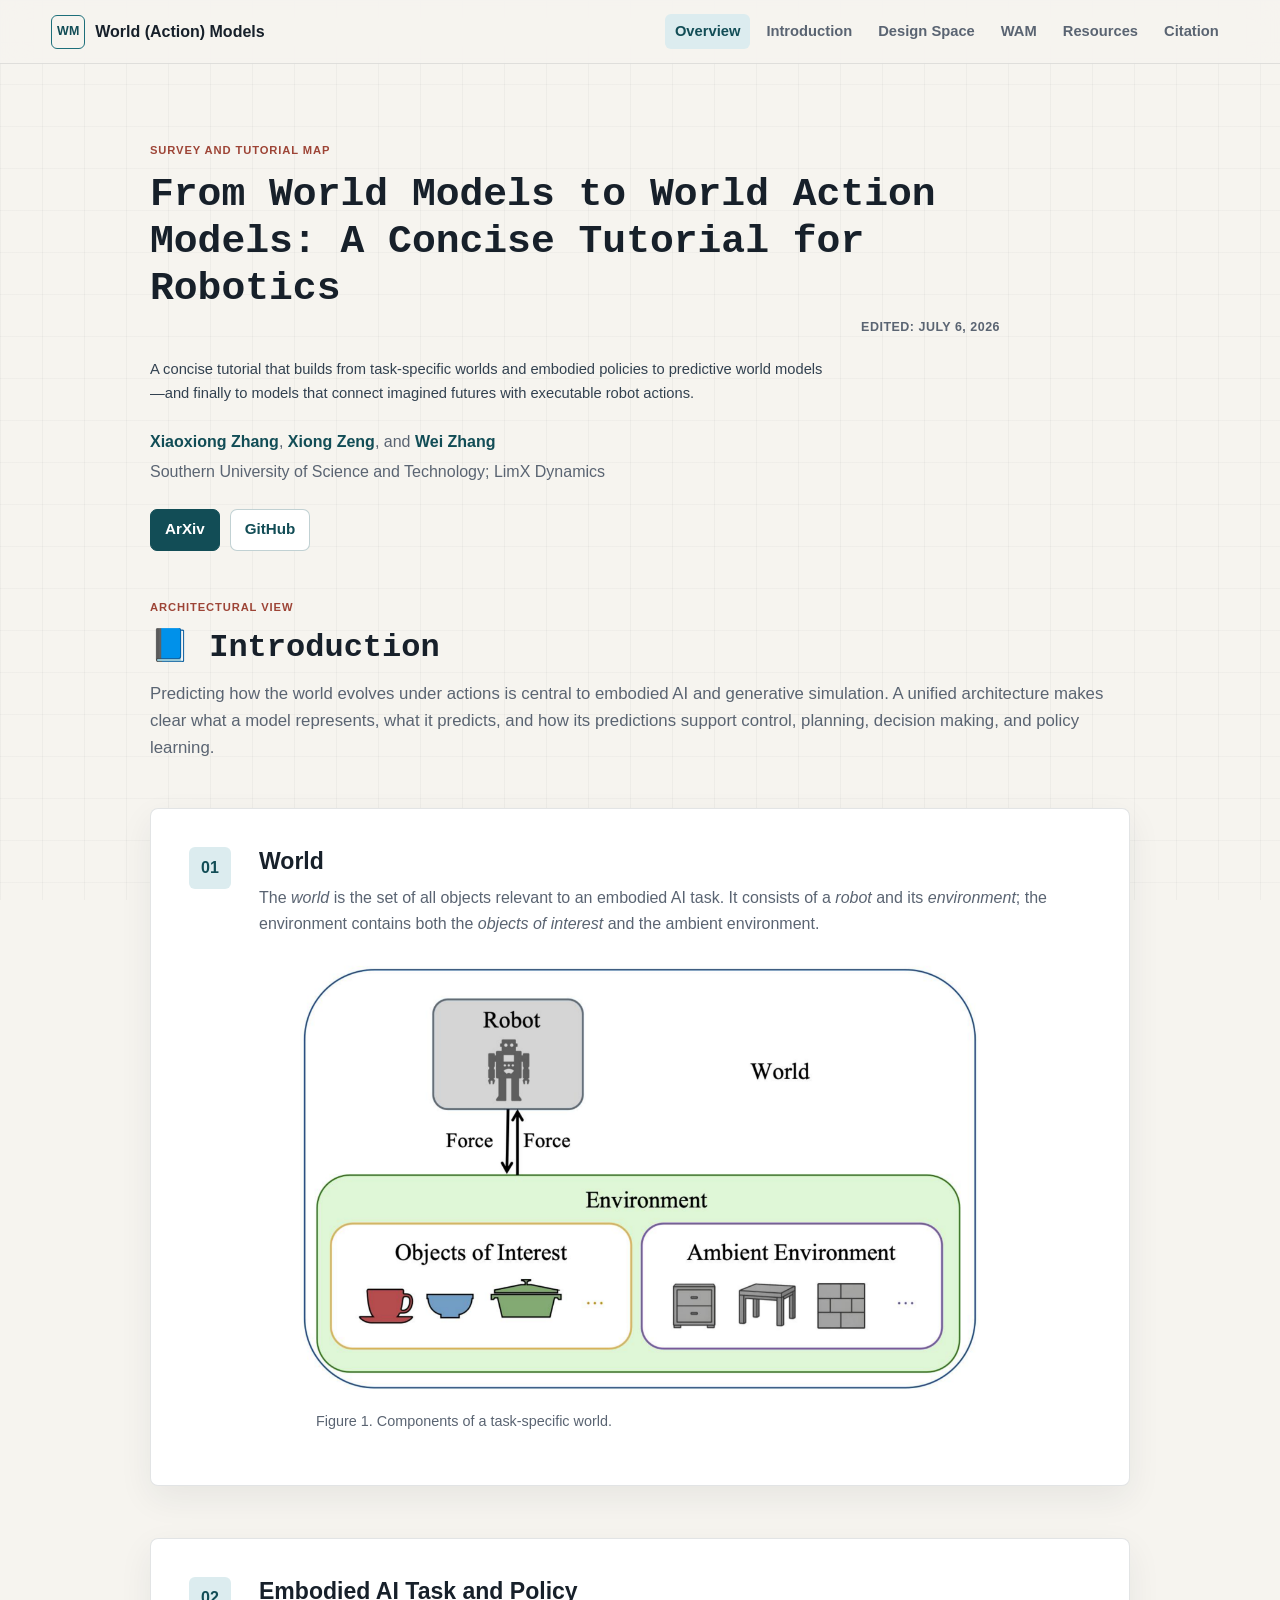
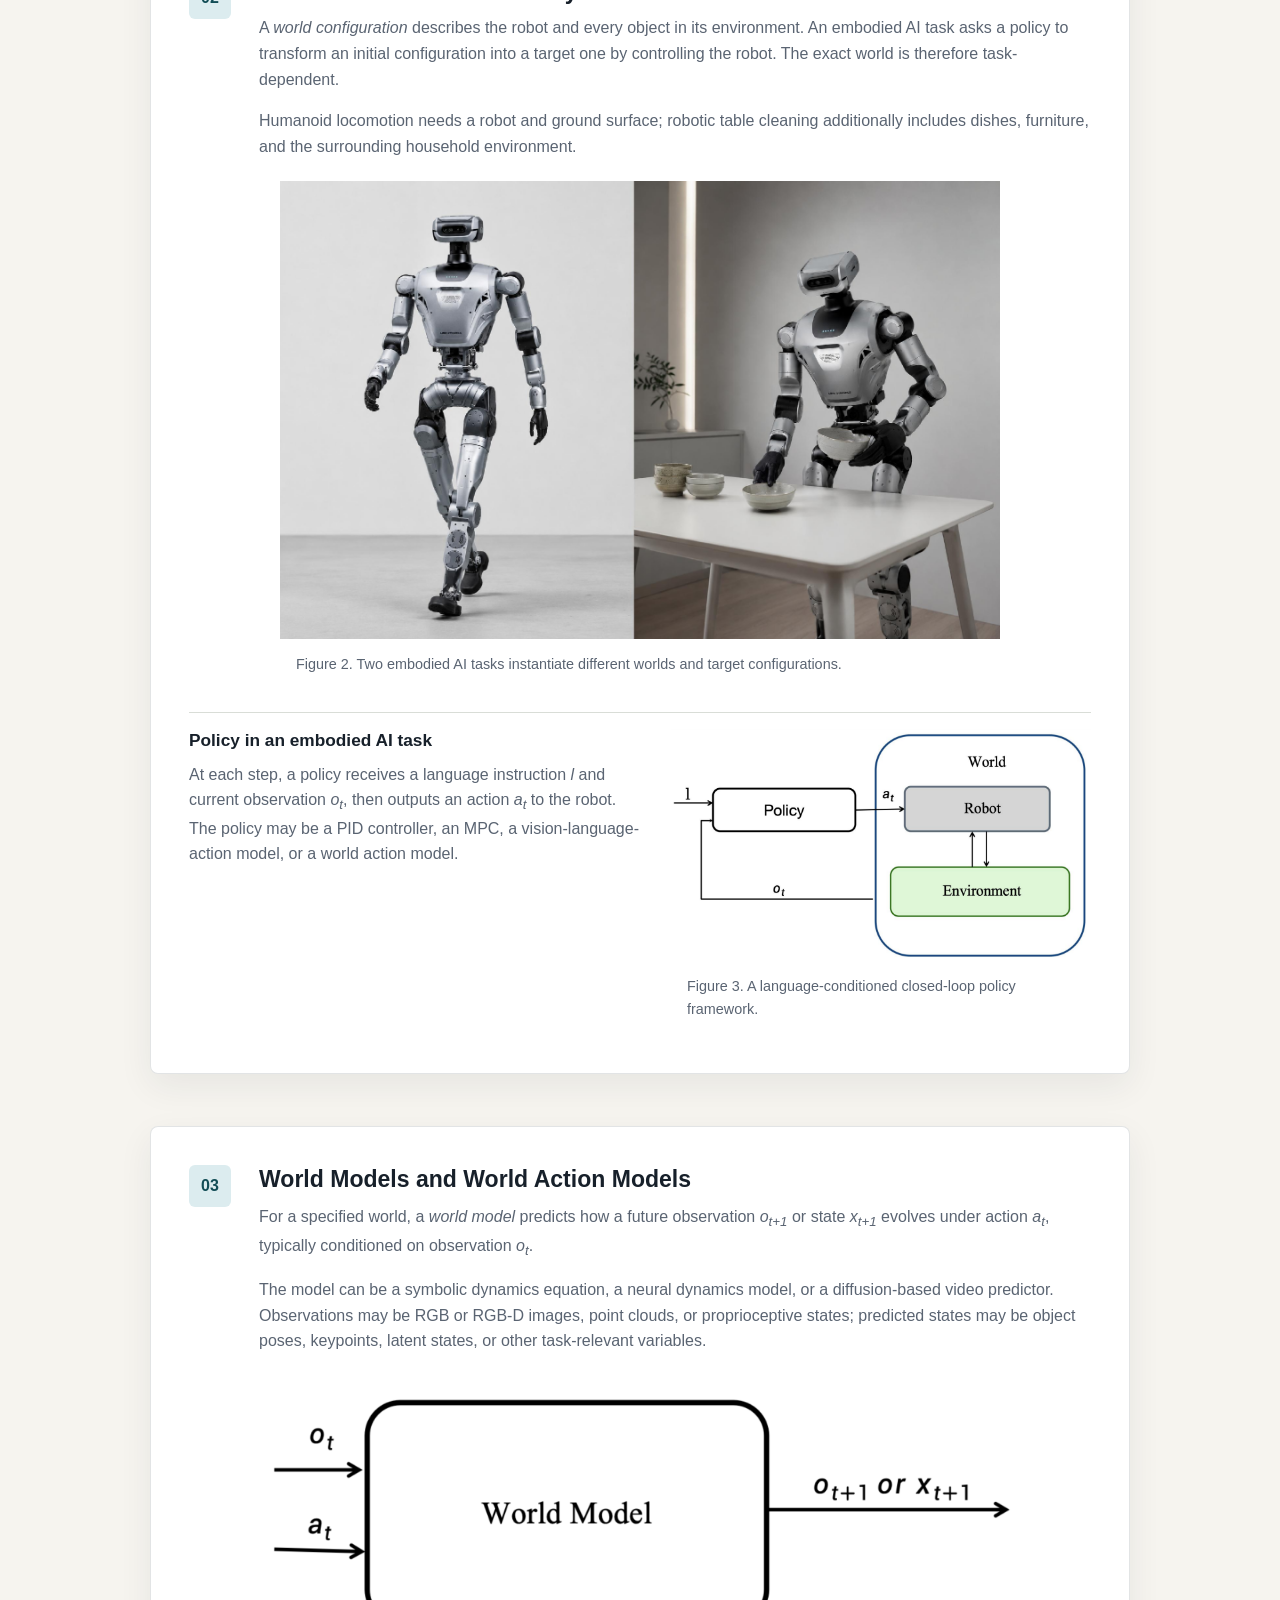
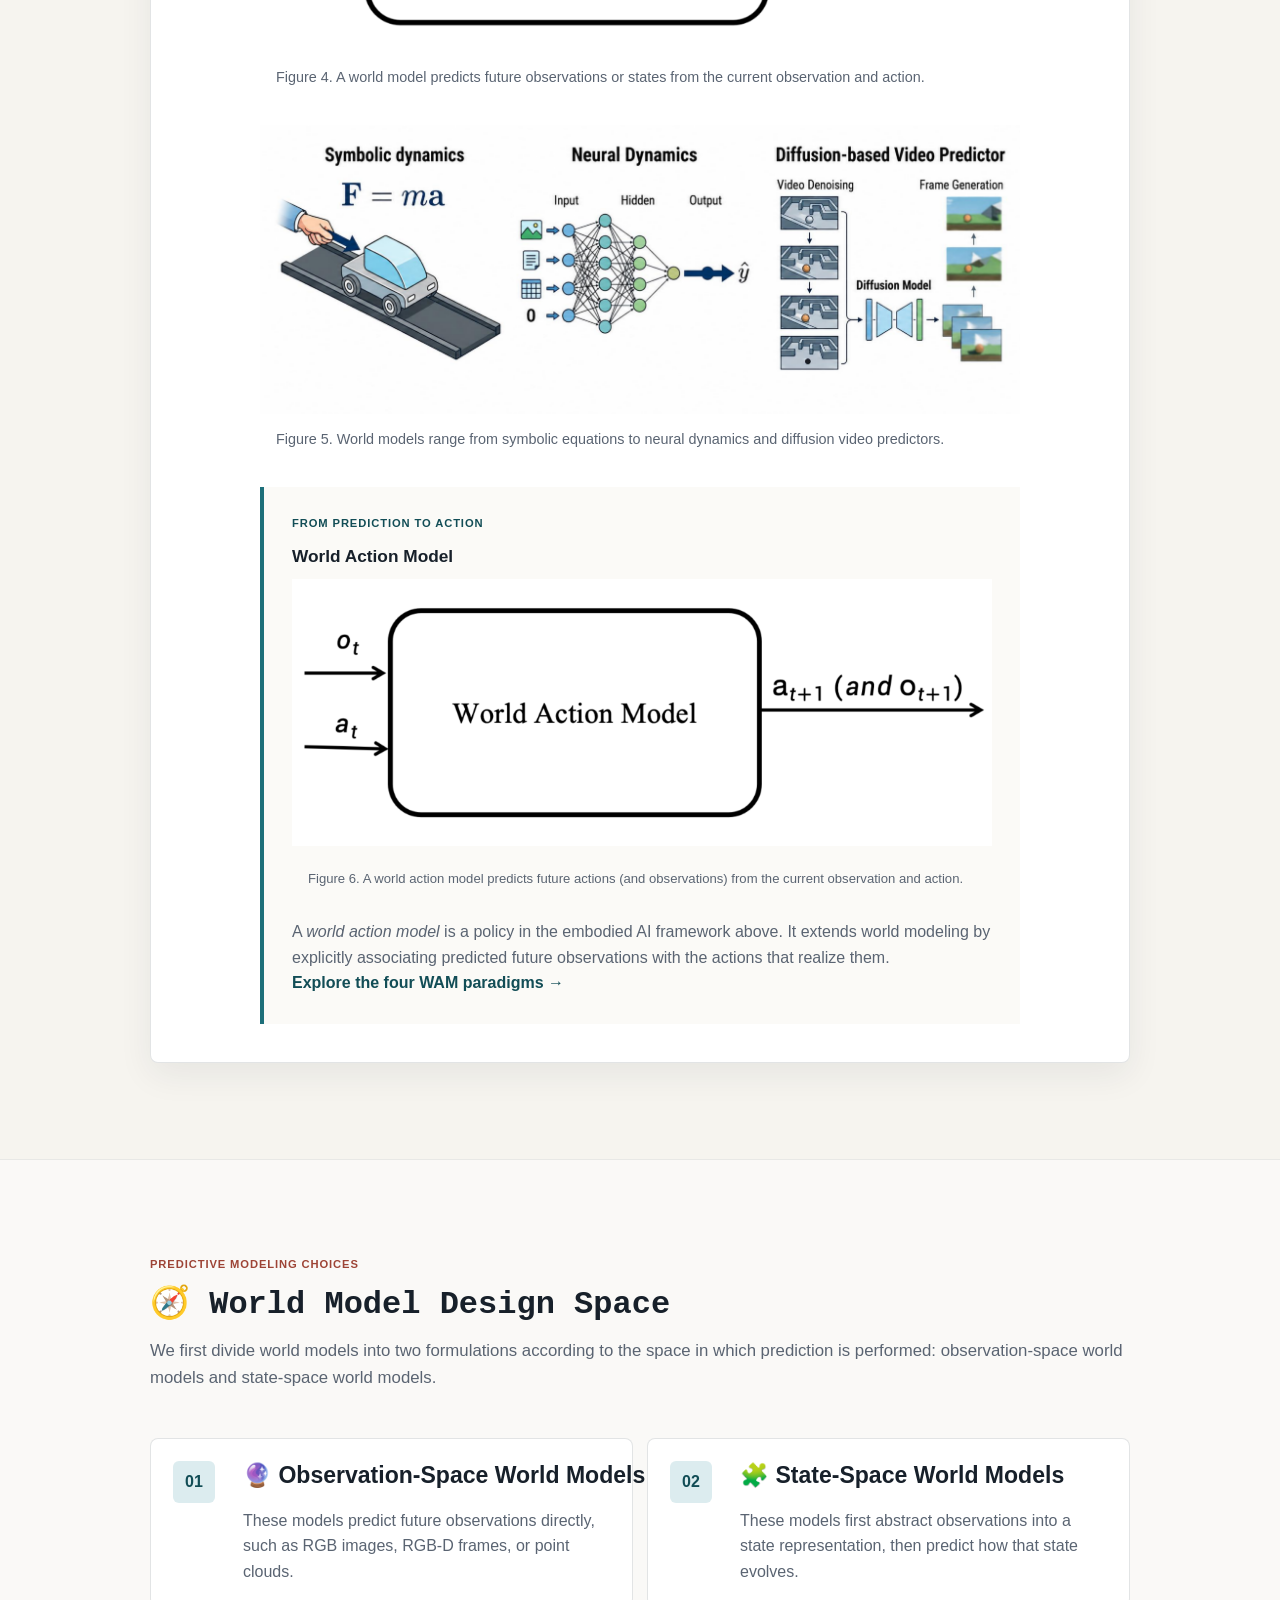
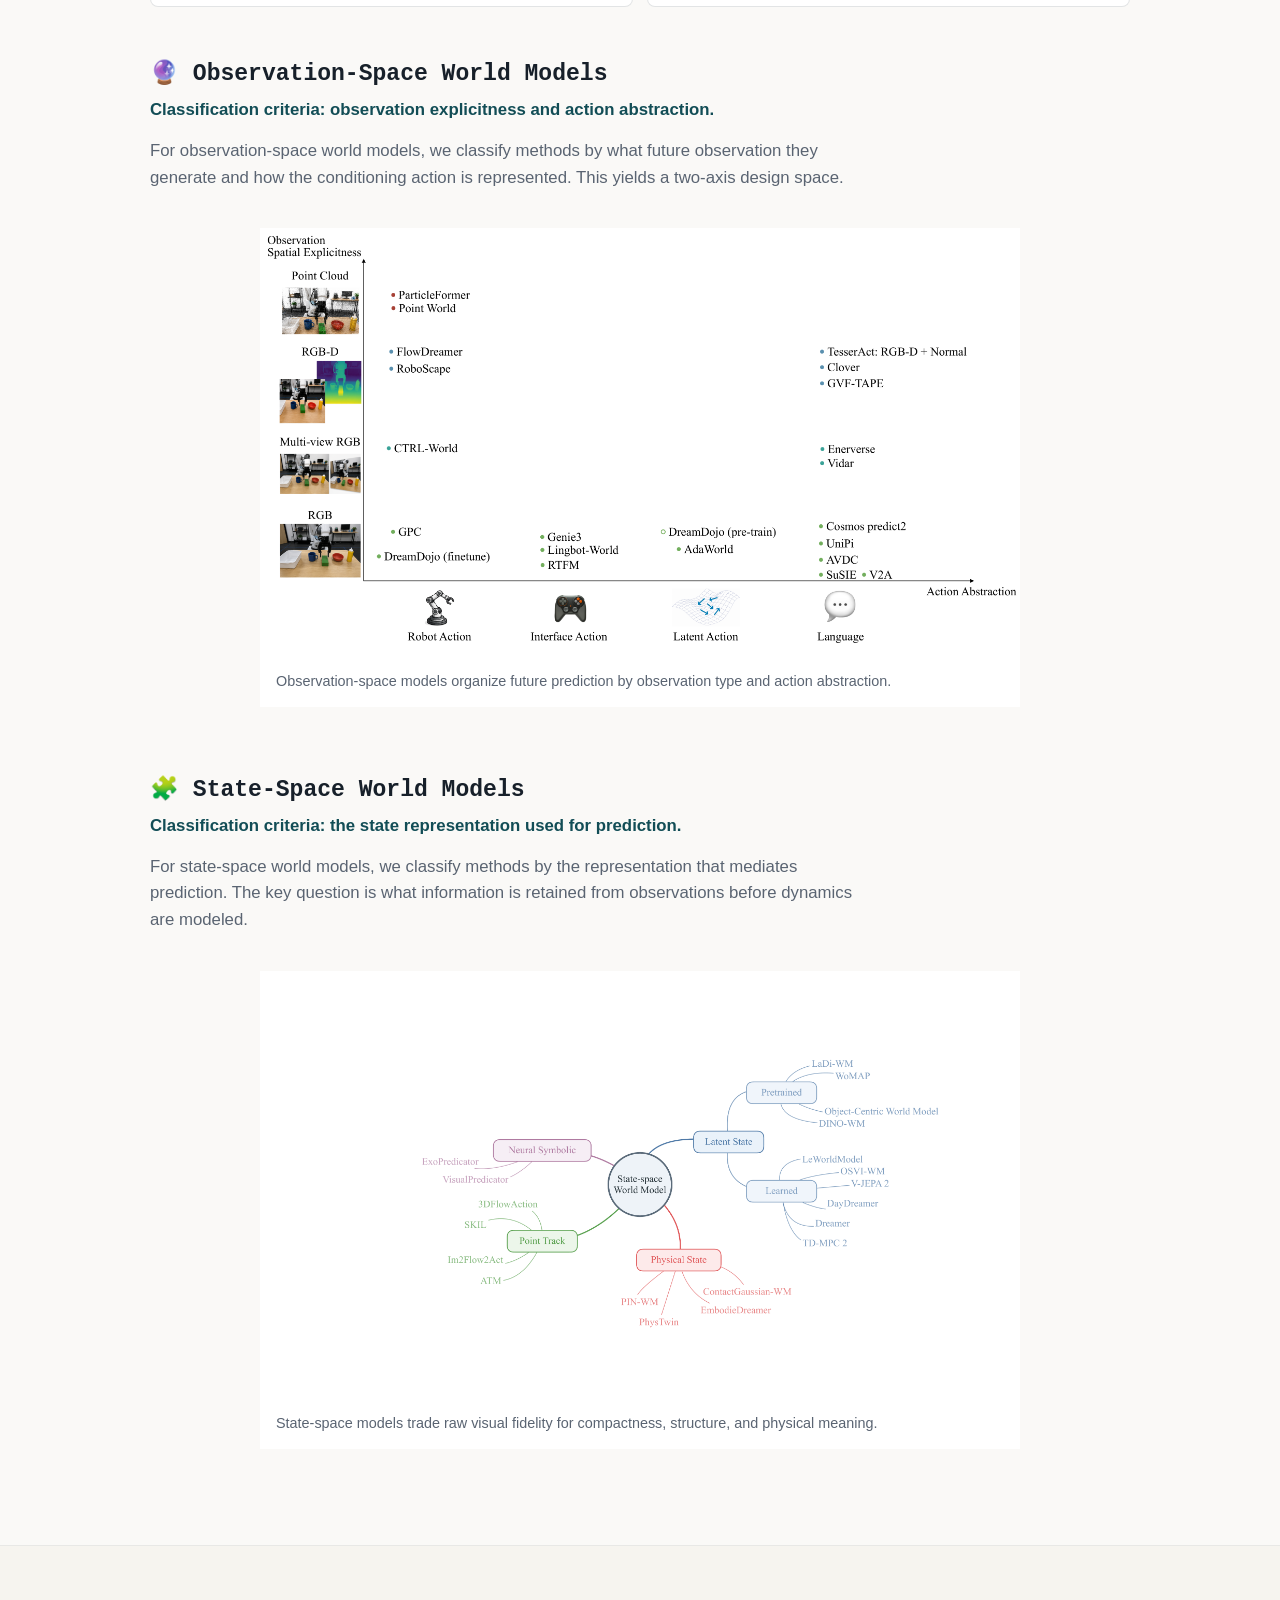
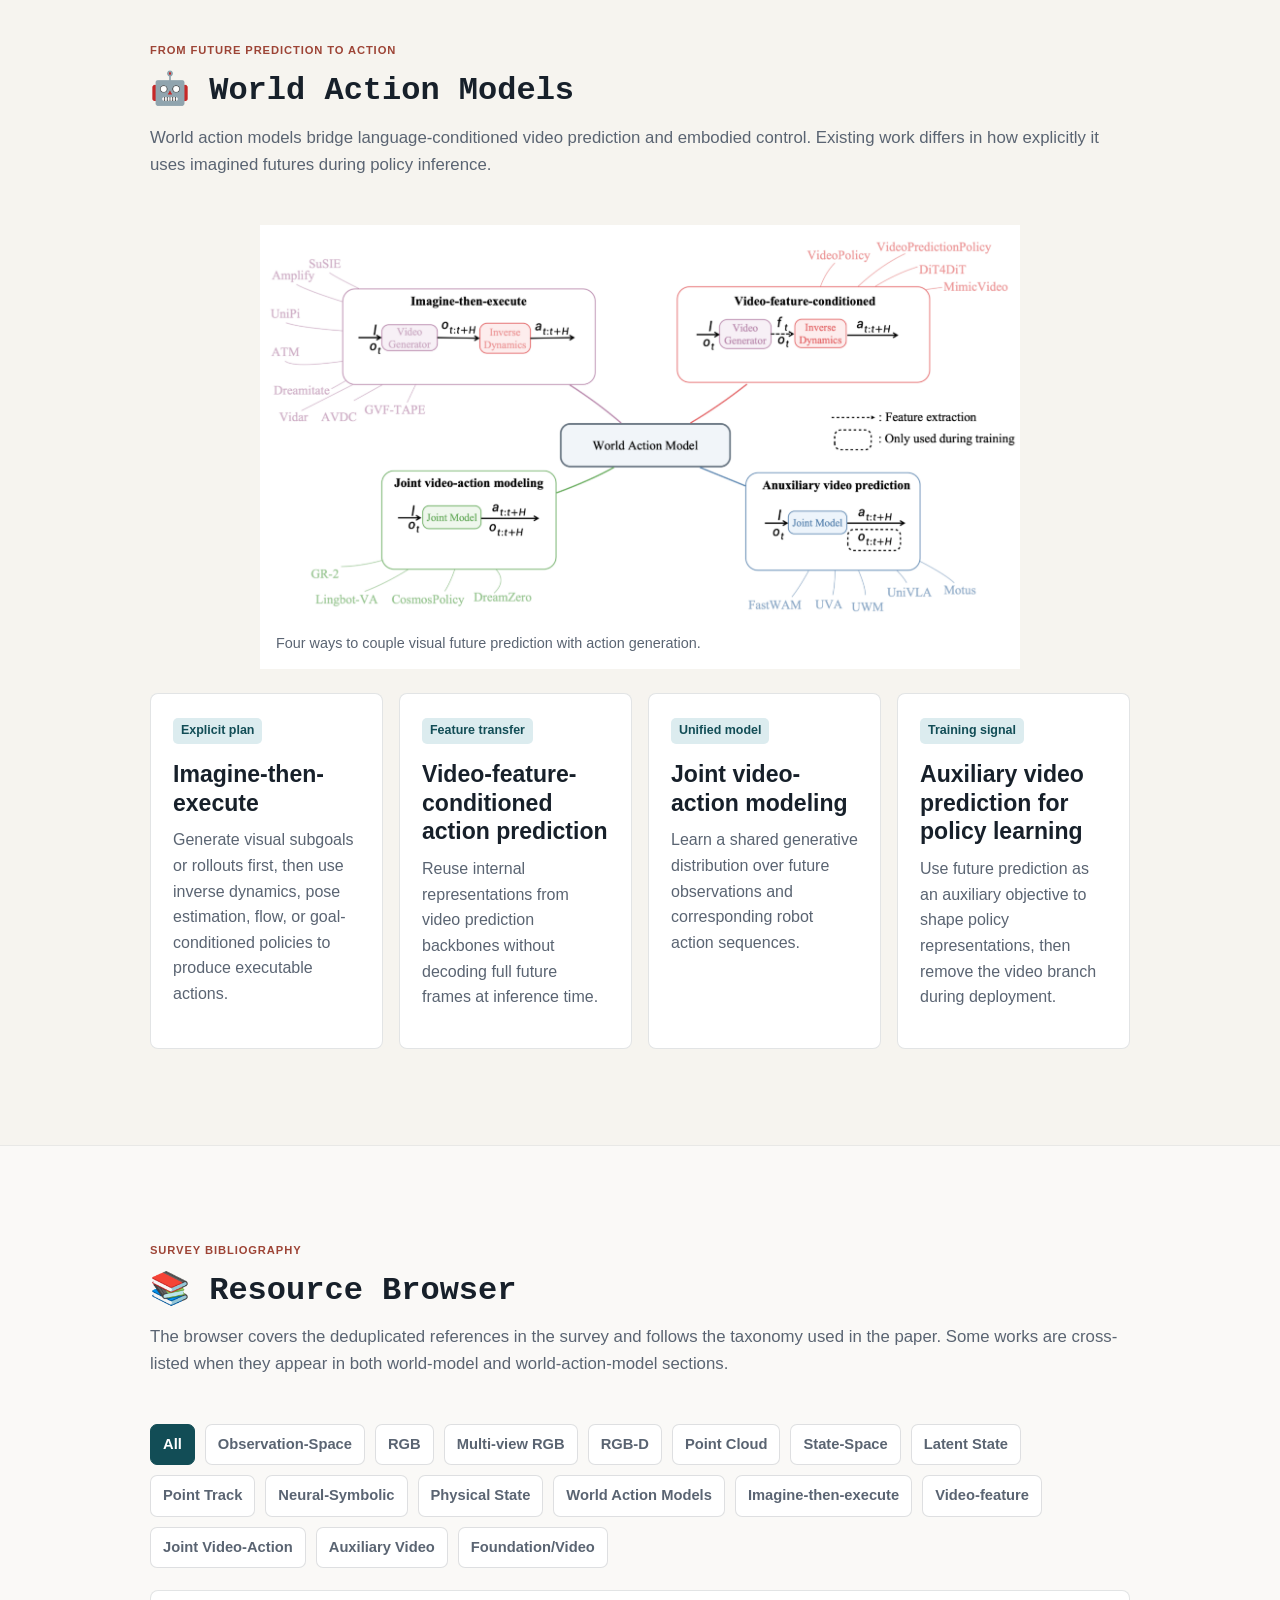
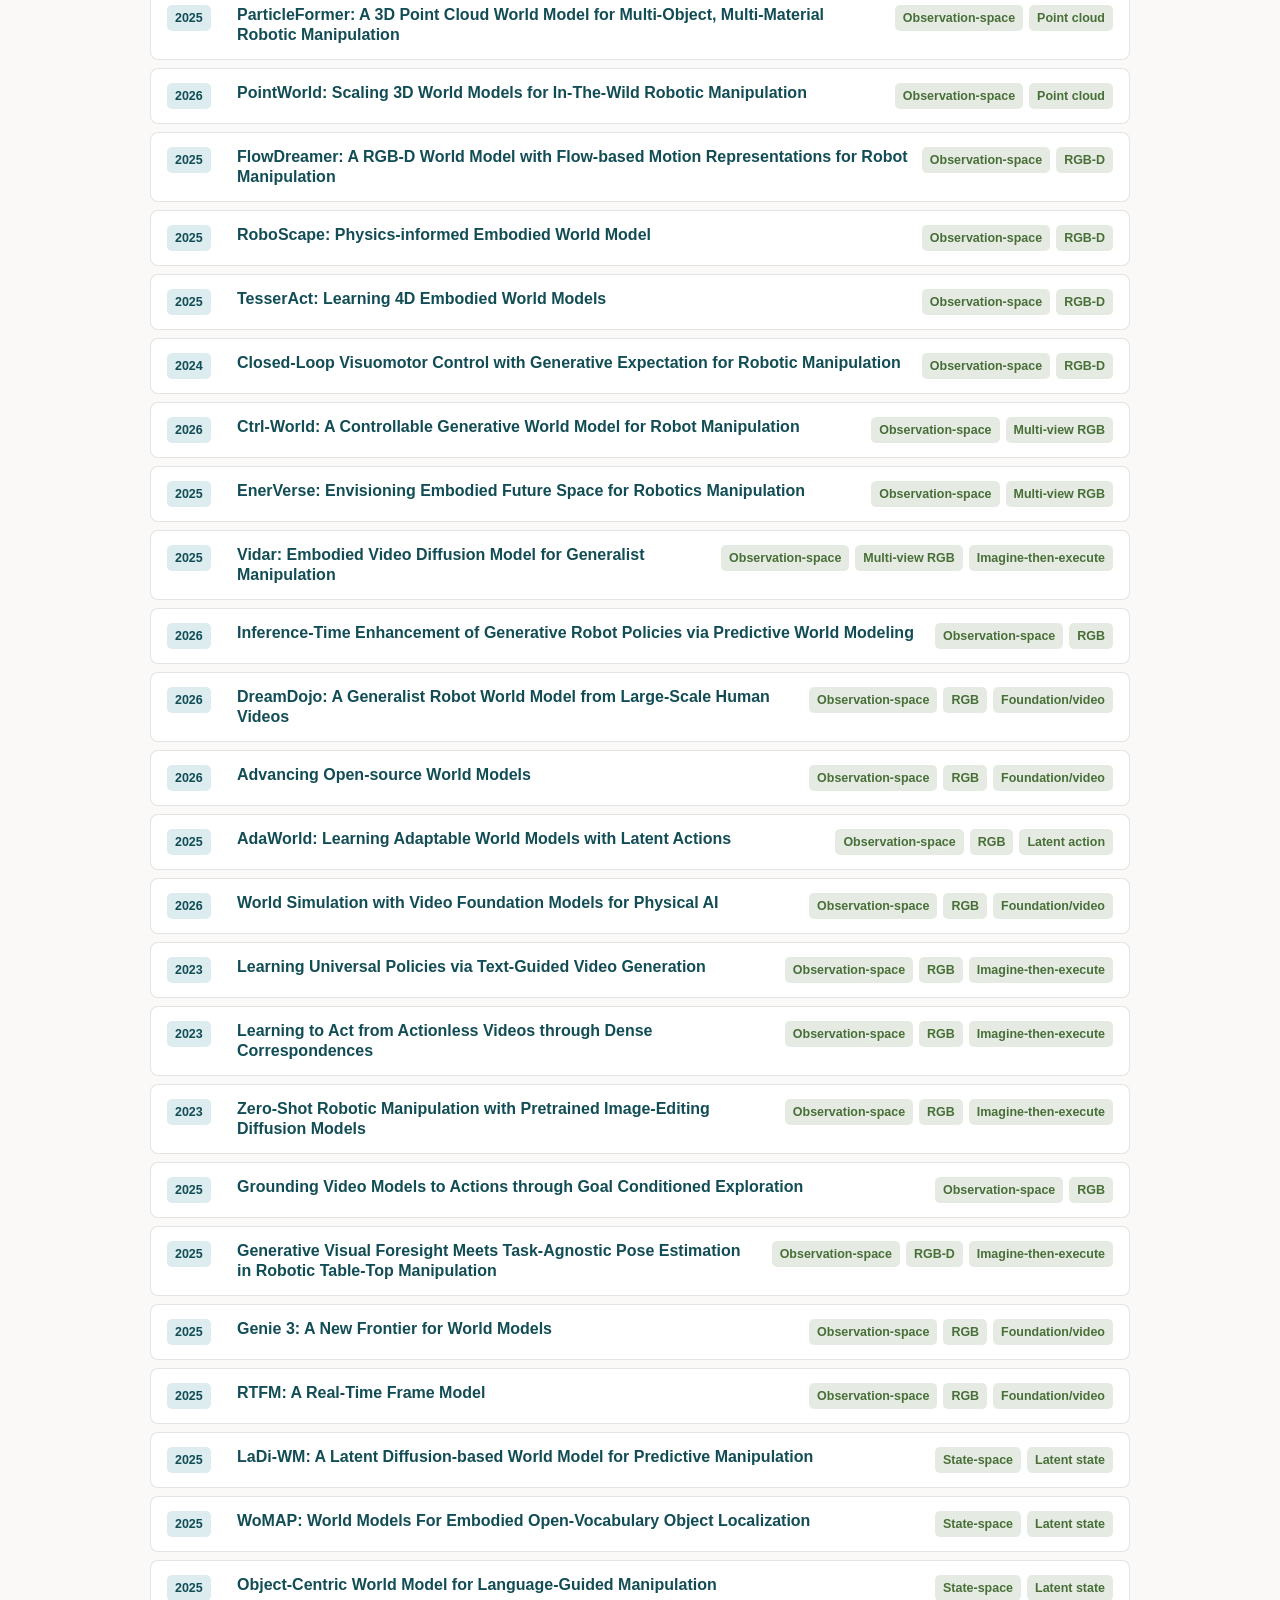
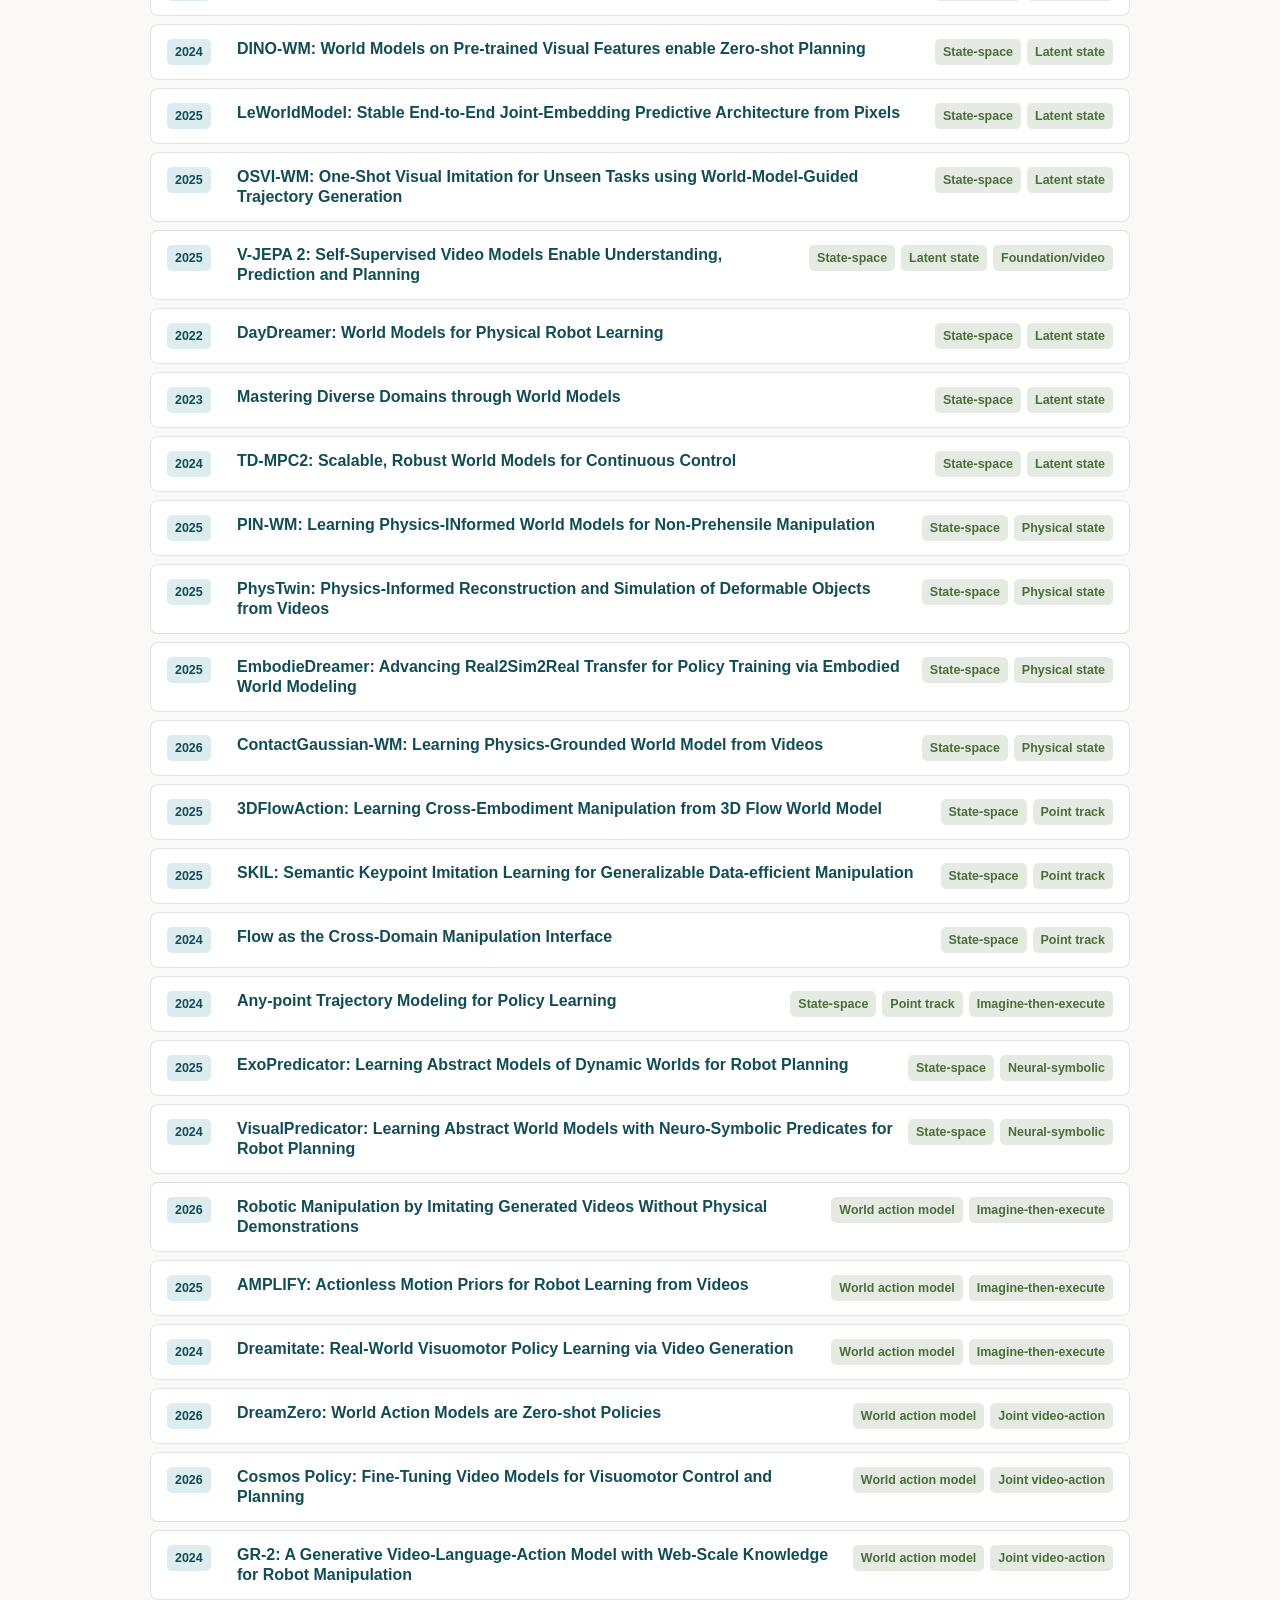
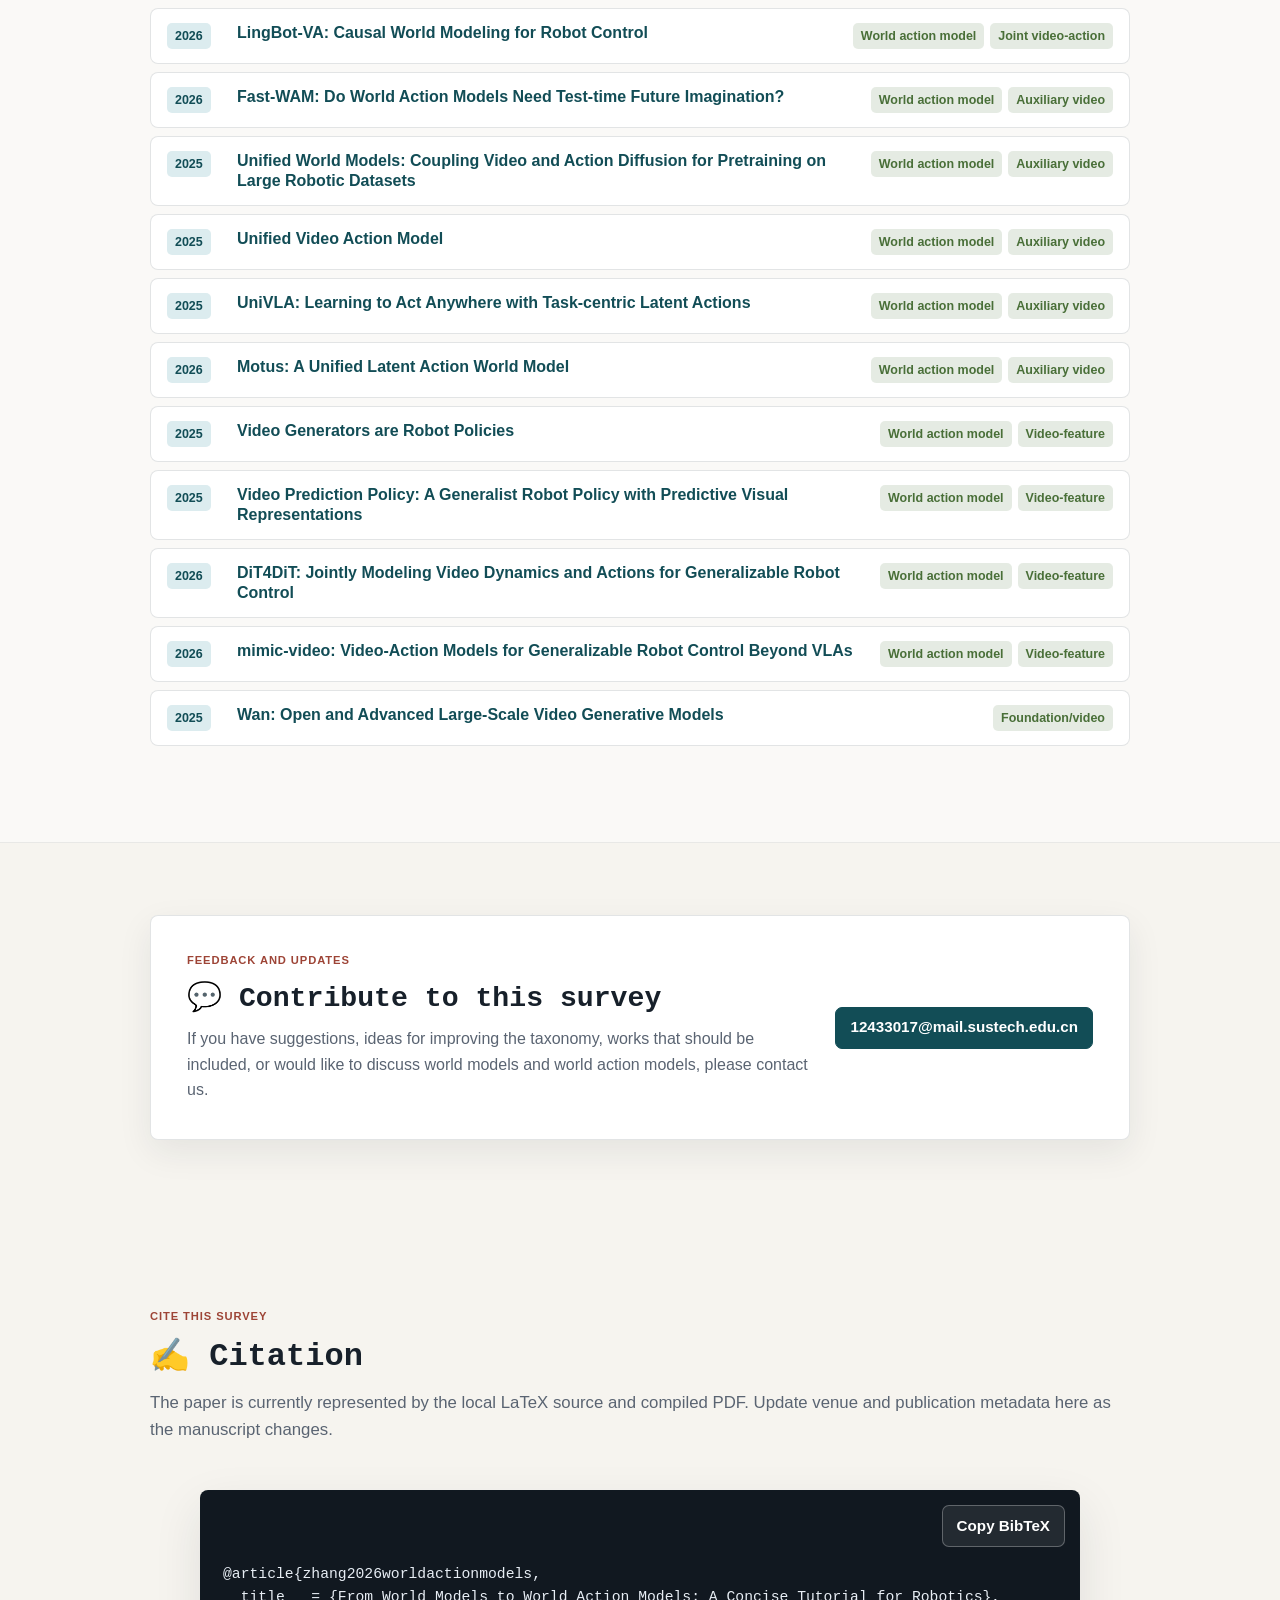
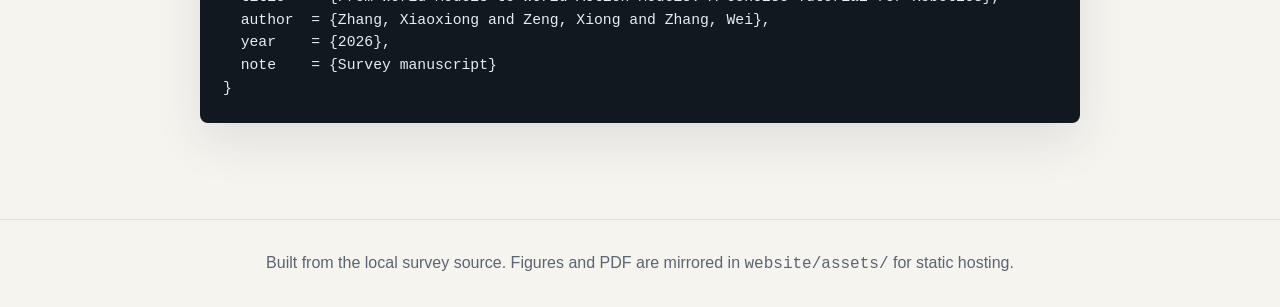
==== index.html @ 9f4dfddd "publish figure caption updates" ====
<!doctype html>
<html lang="en">
  <head>
    <meta charset="utf-8">
    <meta name="viewport" content="width=device-width, initial-scale=1">
    <title>From World Models to World Action Models: A Concise Tutorial for Robotics</title>
    <meta
      name="description"
      content="A concise tutorial on world models and world action models for embodied AI and robotics."
    >
    <link rel="stylesheet" href="styles.css?v=20260706-2">
  </head>
  <body>
    <header class="site-header">
      <a class="brand" href="#top" aria-label="World Models to World Action Models home">
        <span class="brand-mark">WM</span>
        <span>World (Action) Models</span>
      </a>
      <nav class="site-nav" aria-label="Primary navigation">
        <a href="#overview">Overview</a>
        <a href="#introduction">Introduction</a>
        <a href="#design-space">Design Space</a>
        <a href="#world-action-models">WAM</a>
        <a href="#resources">Resources</a>
        <a href="#citation">Citation</a>
      </nav>
    </header>

    <main id="top">
      <section class="hero section-band" id="overview" aria-labelledby="hero-title">
        <div class="hero-content">
          <p class="eyebrow">Survey and tutorial map</p>
          <div class="hero-title-block">
            <h1 id="hero-title">From World Models to World Action Models: A Concise Tutorial for Robotics</h1>
            <p class="edited-date">Edited: July 6, 2026</p>
          </div>
          <p class="subtitle">
            A concise tutorial that builds from task-specific worlds and
            embodied policies to predictive world models—and finally to models
            that connect imagined futures with executable robot actions.
          </p>
          <div class="authors" aria-label="Authors and affiliations">
            <p>
              <strong><a href="https://xiaoxiongzzzz.github.io/" target="_blank" rel="noopener noreferrer">Xiaoxiong Zhang</a></strong>,
              <strong><a href="https://zengxiong111.github.io/zengxiong.github.io/" target="_blank" rel="noopener noreferrer">Xiong Zeng</a></strong>,
              and <strong><a href="https://www.wzhanglab.site/" target="_blank" rel="noopener noreferrer">Wei Zhang</a></strong>
            </p>
            <p>Southern University of Science and Technology; LimX Dynamics</p>
          </div>
          <div class="hero-actions" aria-label="Paper resources">
            <a class="button primary" href="https://arxiv.org/abs/2607.00836" target="_blank" rel="noopener noreferrer">ArXiv</a>
            <a class="button" href="https://github.com/clearlab-sustech/WorldModelSurvey" target="_blank" rel="noopener noreferrer">GitHub</a>
          </div>
        </div>
      </section>

      <section class="section-band introduction" id="introduction" aria-labelledby="introduction-title">
        <div class="section-heading">
          <p class="eyebrow">Architectural view</p>
          <h2 id="introduction-title">📘 Introduction</h2>
          <p>
            Predicting how the world evolves under actions is central to
            embodied AI and generative simulation. A unified architecture makes
            clear what a model represents, what it predicts, and how its
            predictions support control, planning, decision making, and policy
            learning.
          </p>
        </div>

        <div class="introduction-flow">
          <article class="introduction-block">
            <div class="introduction-copy">
              <span class="step-number">01</span>
              <div>
                <h3>World</h3>
                <p>
                  The <em>world</em> is the set of all objects relevant to an
                  embodied AI task. It consists of a <em>robot</em> and its
                  <em>environment</em>; the environment contains both the
                  <em>objects of interest</em> and the ambient environment.
                </p>
              </div>
            </div>
            <figure class="introduction-figure compact">
              <a href="assets/world.pdf" aria-label="Open the components of a world figure as a PDF">
                <img src="assets/world.png" alt="A world consists of a robot and an environment containing objects of interest and the ambient environment.">
              </a>
              <figcaption>Figure 1. Components of a task-specific world.</figcaption>
            </figure>
          </article>

          <article class="introduction-block">
            <div class="introduction-copy">
              <span class="step-number">02</span>
              <div>
                <h3>Embodied AI Task and Policy</h3>
                <p>
                  A <em>world configuration</em> describes the robot and every
                  object in its environment. An embodied AI task asks a policy
                  to transform an initial configuration into a target one by
                  controlling the robot. The exact world is therefore
                  task-dependent.
                </p>
                <p>
                  Humanoid locomotion needs a robot and ground surface; robotic
                  table cleaning additionally includes dishes, furniture, and
                  the surrounding household environment.
                </p>
              </div>
            </div>
            <figure class="introduction-figure">
              <a href="assets/two_tasks.pdf" aria-label="Open embodied AI task examples as a PDF">
                <img src="assets/two_tasks.png" alt="Humanoid locomotion and robotic table-cleaning as two examples of task-specific worlds.">
              </a>
              <figcaption>Figure 2. Two embodied AI tasks instantiate different worlds and target configurations.</figcaption>
            </figure>
            <div class="policy-row">
              <div>
                <h4>Policy in an embodied AI task</h4>
                <p>
                  At each step, a policy receives a language instruction
                  <var>l</var> and current observation <var>o<sub>t</sub></var>,
                  then outputs an action <var>a<sub>t</sub></var> to the robot.
                  The policy may be a PID controller, an MPC, a
                  vision-language-action model, or a world action model.
                </p>
              </div>
              <figure class="introduction-figure">
                <a href="assets/policy_all.pdf" aria-label="Open the closed-loop policy framework as a PDF">
                  <img src="assets/policy_all.png" alt="A language instruction and current world observation feed a policy that sends an action to the robot in a closed loop.">
                </a>
                <figcaption>Figure 3. A language-conditioned closed-loop policy framework.</figcaption>
              </figure>
            </div>
          </article>

          <article class="introduction-block">
            <div class="introduction-copy">
              <span class="step-number">03</span>
              <div>
                <h3>World Models and World Action Models</h3>
                <p>
                  For a specified world, a <em>world model</em> predicts how a
                  future observation <var>o<sub>t+1</sub></var> or state
                  <var>x<sub>t+1</sub></var> evolves under action
                  <var>a<sub>t</sub></var>, typically conditioned on observation
                  <var>o<sub>t</sub></var>.
                </p>
                <p>
                  The model can be a symbolic dynamics equation, a neural
                  dynamics model, or a diffusion-based video predictor.
                  Observations may be RGB or RGB-D images, point clouds, or
                  proprioceptive states; predicted states may be object poses,
                  keypoints, latent states, or other task-relevant variables.
                </p>
              </div>
            </div>
            <figure class="introduction-figure wide">
              <a href="assets/world_model.pdf" aria-label="Open the world model architecture figure as a PDF">
                <img src="assets/world_model.png" alt="A world model predicts future observations or states from observation history and an action.">
              </a>
              <figcaption>Figure 4. A world model predicts future observations or states from the current observation and action.</figcaption>
            </figure>
            <figure class="introduction-figure wide">
              <a href="assets/world_model_examples.pdf" aria-label="Open examples of world models as a PDF">
                <img src="assets/world_model_examples.png" alt="Examples spanning symbolic, neural, and diffusion-based world models.">
              </a>
              <figcaption>Figure 5. World models range from symbolic equations to neural dynamics and diffusion video predictors.</figcaption>
            </figure>
            <div class="wam-callout standalone">
              <p class="eyebrow">From prediction to action</p>
              <h4>World Action Model</h4>
              <figure class="wam-callout-figure">
                <a href="assets/world_action_model.pdf" aria-label="Open the world action model architecture figure as a PDF">
                  <img src="assets/world_action_model.png" alt="A world action model predicts future actions and optionally future observations from the current observation and current action.">
                </a>
                <figcaption>Figure 6. A world action model predicts future actions (and observations) from the current observation and action.</figcaption>
              </figure>
              <p>
                A <em>world action model</em> is a policy in the embodied AI
                framework above. It extends world modeling by explicitly
                associating predicted future observations with the
                actions that realize them.
              </p>
              <a class="text-link" href="#world-action-models">Explore the four WAM paradigms →</a>
            </div>
          </article>
        </div>
      </section>

      <section class="section-band alt" id="design-space" aria-labelledby="design-title">
        <div class="section-heading">
          <p class="eyebrow">Predictive modeling choices</p>
          <h2 id="design-title">🧭 World Model Design Space</h2>
          <p>
            We first divide world models into two formulations according to the
            space in which prediction is performed: observation-space world
            models and state-space world models.
          </p>
        </div>

        <div class="taxonomy-intro" aria-label="World model taxonomy overview">
          <article>
            <span class="step-number">01</span>
              <h3>🔮 Observation-Space World Models</h3>
            <p>
              These models predict future observations directly, such as RGB
              images, RGB-D frames, or point clouds.
            </p>
          </article>
          <article>
            <span class="step-number">02</span>
              <h3>🧩 State-Space World Models</h3>
            <p>
              These models first abstract observations into a state
              representation, then predict how that state evolves.
            </p>
          </article>
        </div>

        <div class="taxonomy-layout">
          <article class="design-feature">
            <div class="taxonomy-subheading">
              <h3 class="taxonomy-title">🔮 Observation-Space World Models</h3>
              <p class="taxonomy-caption">
                Classification criteria: observation explicitness and action abstraction.
              </p>
              <p>
                For observation-space world models, we classify methods by what
                future observation they generate and how the conditioning action
                is represented. This yields a two-axis design space.
              </p>
            </div>
            <figure class="figure-panel large">
              <a href="assets/obsWM.pdf">
                <img
                  src="assets/obsWM.png"
                  alt="Design space of observation-space world models."
                >
              </a>
              <figcaption>Observation-space models organize future prediction by observation type and action abstraction.</figcaption>
            </figure>
          </article>

          <article class="design-feature">
            <div class="taxonomy-subheading">
              <h3 class="taxonomy-title">🧩 State-Space World Models</h3>
              <p class="taxonomy-caption">
                Classification criteria: the state representation used for prediction.
              </p>
              <p>
                For state-space world models, we classify methods by the
                representation that mediates prediction. The key question is
                what information is retained from observations before dynamics
                are modeled.
              </p>
            </div>
            <figure class="figure-panel large">
              <a href="assets/stateWM.pdf">
                <img
                  src="assets/stateWM.png"
                  alt="Design space of state-space world models."
                >
              </a>
              <figcaption>State-space models trade raw visual fidelity for compactness, structure, and physical meaning.</figcaption>
            </figure>
          </article>
        </div>
      </section>

      <section class="section-band" id="world-action-models" aria-labelledby="wam-title">
        <div class="section-heading">
          <p class="eyebrow">From future prediction to action</p>
          <h2 id="wam-title">🤖 World Action Models</h2>
          <p>
            World action models bridge language-conditioned video prediction and
            embodied control. Existing work differs in how explicitly it uses
            imagined futures during policy inference.
          </p>
        </div>

        <figure class="wide-figure">
          <a href="assets/wam.pdf">
            <img
              src="assets/wam.png"
              alt="Taxonomy of world action model paradigms."
            >
          </a>
          <figcaption>
            Four ways to couple visual future prediction with action generation.
          </figcaption>
        </figure>

        <div class="paradigm-grid">
          <article class="paradigm-card">
            <span class="tag">Explicit plan</span>
            <h3>Imagine-then-execute</h3>
            <p>
              Generate visual subgoals or rollouts first, then use inverse
              dynamics, pose estimation, flow, or goal-conditioned policies to
              produce executable actions.
            </p>
          </article>
          <article class="paradigm-card">
            <span class="tag">Feature transfer</span>
            <h3>Video-feature-conditioned action prediction</h3>
            <p>
              Reuse internal representations from video prediction backbones
              without decoding full future frames at inference time.
            </p>
          </article>
          <article class="paradigm-card">
            <span class="tag">Unified model</span>
            <h3>Joint video-action modeling</h3>
            <p>
              Learn a shared generative distribution over future observations
              and corresponding robot action sequences.
            </p>
          </article>
          <article class="paradigm-card">
            <span class="tag">Training signal</span>
            <h3>Auxiliary video prediction for policy learning</h3>
            <p>
              Use future prediction as an auxiliary objective to shape policy
              representations, then remove the video branch during deployment.
            </p>
          </article>
        </div>
      </section>

      <section class="section-band alt" id="resources" aria-labelledby="resources-title">
        <div class="section-heading">
          <p class="eyebrow">Survey bibliography</p>
          <h2 id="resources-title">📚 Resource Browser</h2>
          <p>
            The browser covers the deduplicated references in the survey and
            follows the taxonomy used in the paper. Some works are cross-listed
            when they appear in both world-model and world-action-model sections.
          </p>
        </div>

        <div class="filter-bar" aria-label="Resource filters">
          <button class="filter-button active" type="button" data-filter="all">All</button>
          <button class="filter-button" type="button" data-filter="observation-space">Observation-Space</button>
          <button class="filter-button" type="button" data-filter="rgb">RGB</button>
          <button class="filter-button" type="button" data-filter="multi-view-rgb">Multi-view RGB</button>
          <button class="filter-button" type="button" data-filter="rgb-d">RGB-D</button>
          <button class="filter-button" type="button" data-filter="point-cloud">Point Cloud</button>
          <button class="filter-button" type="button" data-filter="state-space">State-Space</button>
          <button class="filter-button" type="button" data-filter="latent-state">Latent State</button>
          <button class="filter-button" type="button" data-filter="point-track">Point Track</button>
          <button class="filter-button" type="button" data-filter="neural-symbolic">Neural-Symbolic</button>
          <button class="filter-button" type="button" data-filter="physical-state">Physical State</button>
          <button class="filter-button" type="button" data-filter="wam">World Action Models</button>
          <button class="filter-button" type="button" data-filter="imagine-execute">Imagine-then-execute</button>
          <button class="filter-button" type="button" data-filter="video-feature">Video-feature</button>
          <button class="filter-button" type="button" data-filter="joint-video-action">Joint Video-Action</button>
          <button class="filter-button" type="button" data-filter="auxiliary-video">Auxiliary Video</button>
          <button class="filter-button" type="button" data-filter="foundation-video">Foundation/Video</button>
        </div>

        <div class="resource-grid" id="resource-grid" aria-live="polite"></div>
        <script type="application/json" id="resource-data">
[
  {"id":"particleformer","title":"ParticleFormer: A 3D Point Cloud World Model for Multi-Object, Multi-Material Robotic Manipulation","year":"2025","eprint":"2506.23126","url":"https://arxiv.org/abs/2506.23126","groups":["observation-space","point-cloud"],"tags":["Observation-space","Point cloud"]},
  {"id":"pointworld","title":"PointWorld: Scaling 3D World Models for In-The-Wild Robotic Manipulation","year":"2026","eprint":"2601.03782","url":"https://arxiv.org/abs/2601.03782","groups":["observation-space","point-cloud"],"tags":["Observation-space","Point cloud"]},
  {"id":"flowdreamer","title":"FlowDreamer: A RGB-D World Model with Flow-based Motion Representations for Robot Manipulation","year":"2025","eprint":"2505.10075","url":"https://arxiv.org/abs/2505.10075","groups":["observation-space","rgb-d"],"tags":["Observation-space","RGB-D"]},
  {"id":"roboscape","title":"RoboScape: Physics-informed Embodied World Model","year":"2025","eprint":"2506.23135","url":"https://arxiv.org/abs/2506.23135","groups":["observation-space","rgb-d"],"tags":["Observation-space","RGB-D"]},
  {"id":"tesseract","title":"TesserAct: Learning 4D Embodied World Models","year":"2025","eprint":"2504.20995","url":"https://arxiv.org/abs/2504.20995","groups":["observation-space","rgb-d"],"tags":["Observation-space","RGB-D"]},
  {"id":"clover","title":"Closed-Loop Visuomotor Control with Generative Expectation for Robotic Manipulation","year":"2024","eprint":"2409.09016","url":"https://arxiv.org/abs/2409.09016","groups":["observation-space","rgb-d"],"tags":["Observation-space","RGB-D"]},
  {"id":"ctrl-world","title":"Ctrl-World: A Controllable Generative World Model for Robot Manipulation","year":"2026","eprint":"2510.10125","url":"https://arxiv.org/abs/2510.10125","groups":["observation-space","multi-view-rgb"],"tags":["Observation-space","Multi-view RGB"]},
  {"id":"enerverse","title":"EnerVerse: Envisioning Embodied Future Space for Robotics Manipulation","year":"2025","eprint":"2501.01895","url":"https://arxiv.org/abs/2501.01895","groups":["observation-space","multi-view-rgb"],"tags":["Observation-space","Multi-view RGB"]},
  {"id":"vidar","title":"Vidar: Embodied Video Diffusion Model for Generalist Manipulation","year":"2025","eprint":"2507.12898","url":"https://arxiv.org/abs/2507.12898","groups":["observation-space","multi-view-rgb","wam","imagine-execute"],"tags":["Observation-space","Multi-view RGB","Imagine-then-execute"]},
  {"id":"gpc","title":"Inference-Time Enhancement of Generative Robot Policies via Predictive World Modeling","year":"2026","eprint":"2502.00622","url":"https://arxiv.org/abs/2502.00622","groups":["observation-space","rgb"],"tags":["Observation-space","RGB"]},
  {"id":"dreamdojo","title":"DreamDojo: A Generalist Robot World Model from Large-Scale Human Videos","year":"2026","eprint":"2602.06949","url":"https://arxiv.org/abs/2602.06949","groups":["observation-space","rgb","foundation-video"],"tags":["Observation-space","RGB","Foundation/video"]},
  {"id":"lingbot-world","title":"Advancing Open-source World Models","year":"2026","eprint":"2601.20540","url":"https://arxiv.org/abs/2601.20540","groups":["observation-space","rgb","foundation-video"],"tags":["Observation-space","RGB","Foundation/video"]},
  {"id":"adaworld","title":"AdaWorld: Learning Adaptable World Models with Latent Actions","year":"2025","eprint":"2503.18938","url":"https://arxiv.org/abs/2503.18938","groups":["observation-space","rgb"],"tags":["Observation-space","RGB","Latent action"]},
  {"id":"cosmos","title":"World Simulation with Video Foundation Models for Physical AI","year":"2026","eprint":"2511.00062","url":"https://arxiv.org/abs/2511.00062","groups":["observation-space","rgb","foundation-video"],"tags":["Observation-space","RGB","Foundation/video"]},
  {"id":"unipi","title":"Learning Universal Policies via Text-Guided Video Generation","year":"2023","eprint":"2302.00111","url":"https://arxiv.org/abs/2302.00111","groups":["observation-space","rgb","wam","imagine-execute"],"tags":["Observation-space","RGB","Imagine-then-execute"]},
  {"id":"avdc","title":"Learning to Act from Actionless Videos through Dense Correspondences","year":"2023","eprint":"2310.08576","url":"https://arxiv.org/abs/2310.08576","groups":["observation-space","rgb","wam","imagine-execute"],"tags":["Observation-space","RGB","Imagine-then-execute"]},
  {"id":"susie","title":"Zero-Shot Robotic Manipulation with Pretrained Image-Editing Diffusion Models","year":"2023","eprint":"2310.10639","url":"https://arxiv.org/abs/2310.10639","groups":["observation-space","rgb","wam","imagine-execute"],"tags":["Observation-space","RGB","Imagine-then-execute"]},
  {"id":"v2a","title":"Grounding Video Models to Actions through Goal Conditioned Exploration","year":"2025","eprint":"2411.07223","url":"https://arxiv.org/abs/2411.07223","groups":["observation-space","rgb"],"tags":["Observation-space","RGB"]},
  {"id":"gvftape","title":"Generative Visual Foresight Meets Task-Agnostic Pose Estimation in Robotic Table-Top Manipulation","year":"2025","eprint":"2509.00361","url":"https://arxiv.org/abs/2509.00361","groups":["observation-space","rgb-d","wam","imagine-execute"],"tags":["Observation-space","RGB-D","Imagine-then-execute"]},
  {"id":"genie3","title":"Genie 3: A New Frontier for World Models","year":"2025","url":"https://deepmind.google/blog/genie-3-a-new-frontier-for-world-models/","groups":["observation-space","rgb","foundation-video"],"tags":["Observation-space","RGB","Foundation/video"]},
  {"id":"rtfm","title":"RTFM: A Real-Time Frame Model","year":"2025","url":"https://www.worldlabs.ai/blog/rtfm","groups":["observation-space","rgb","foundation-video"],"tags":["Observation-space","RGB","Foundation/video"]},
  {"id":"huang2025ladiwm","title":"LaDi-WM: A Latent Diffusion-based World Model for Predictive Manipulation","year":"2025","eprint":"2505.11528","groups":["state-space","latent-state"],"tags":["State-space","Latent state"]},
  {"id":"yin2025womap","title":"WoMAP: World Models For Embodied Open-Vocabulary Object Localization","year":"2025","eprint":"2506.01600","groups":["state-space","latent-state"],"tags":["State-space","Latent state"]},
  {"id":"jeong2025ocwm","title":"Object-Centric World Model for Language-Guided Manipulation","year":"2025","eprint":"2503.06170","groups":["state-space","latent-state"],"tags":["State-space","Latent state"]},
  {"id":"zhou2024dinowm","title":"DINO-WM: World Models on Pre-trained Visual Features enable Zero-shot Planning","year":"2024","eprint":"2411.04983","groups":["state-space","latent-state"],"tags":["State-space","Latent state"]},
  {"id":"maes2025leworldmodel","title":"LeWorldModel: Stable End-to-End Joint-Embedding Predictive Architecture from Pixels","year":"2025","eprint":"2603.19312","groups":["state-space","latent-state"],"tags":["State-space","Latent state"]},
  {"id":"goswami2025osviwm","title":"OSVI-WM: One-Shot Visual Imitation for Unseen Tasks using World-Model-Guided Trajectory Generation","year":"2025","eprint":"2505.20425","groups":["state-space","latent-state"],"tags":["State-space","Latent state"]},
  {"id":"assran2025vjepa2","title":"V-JEPA 2: Self-Supervised Video Models Enable Understanding, Prediction and Planning","year":"2025","eprint":"2506.09985","groups":["state-space","latent-state","foundation-video"],"tags":["State-space","Latent state","Foundation/video"]},
  {"id":"wu2022daydreamer","title":"DayDreamer: World Models for Physical Robot Learning","year":"2022","eprint":"2206.14176","groups":["state-space","latent-state"],"tags":["State-space","Latent state"]},
  {"id":"hafner2023dreamerv3","title":"Mastering Diverse Domains through World Models","year":"2023","eprint":"2301.04104","groups":["state-space","latent-state"],"tags":["State-space","Latent state"]},
  {"id":"hansen2024tdmpc2","title":"TD-MPC2: Scalable, Robust World Models for Continuous Control","year":"2024","eprint":"2310.16828","groups":["state-space","latent-state"],"tags":["State-space","Latent state"]},
  {"id":"li2025pinwm","title":"PIN-WM: Learning Physics-INformed World Models for Non-Prehensile Manipulation","year":"2025","eprint":"2504.16693","groups":["state-space","physical-state"],"tags":["State-space","Physical state"]},
  {"id":"jiang2025phystwin","title":"PhysTwin: Physics-Informed Reconstruction and Simulation of Deformable Objects from Videos","year":"2025","eprint":"2503.17973","groups":["state-space","physical-state"],"tags":["State-space","Physical state"]},
  {"id":"wang2025embodiedreamer","title":"EmbodieDreamer: Advancing Real2Sim2Real Transfer for Policy Training via Embodied World Modeling","year":"2025","eprint":"2507.05198","groups":["state-space","physical-state"],"tags":["State-space","Physical state"]},
  {"id":"wang2025contactgaussianwm","title":"ContactGaussian-WM: Learning Physics-Grounded World Model from Videos","year":"2026","eprint":"2602.11021","groups":["state-space","physical-state"],"tags":["State-space","Physical state"]},
  {"id":"zhi20253dflowaction","title":"3DFlowAction: Learning Cross-Embodiment Manipulation from 3D Flow World Model","year":"2025","eprint":"2506.06199","groups":["state-space","point-track"],"tags":["State-space","Point track"]},
  {"id":"wang2025skil","title":"SKIL: Semantic Keypoint Imitation Learning for Generalizable Data-efficient Manipulation","year":"2025","eprint":"2501.14400","groups":["state-space","point-track"],"tags":["State-space","Point track"]},
  {"id":"xu2024im2flow2act","title":"Flow as the Cross-Domain Manipulation Interface","year":"2024","eprint":"2407.15208","groups":["state-space","point-track"],"tags":["State-space","Point track"]},
  {"id":"wen2024atm","title":"Any-point Trajectory Modeling for Policy Learning","year":"2024","eprint":"2401.00025","groups":["state-space","point-track","wam","imagine-execute"],"tags":["State-space","Point track","Imagine-then-execute"]},
  {"id":"liang2025exopredicator","title":"ExoPredicator: Learning Abstract Models of Dynamic Worlds for Robot Planning","year":"2025","eprint":"2509.26255","groups":["state-space","neural-symbolic"],"tags":["State-space","Neural-symbolic"]},
  {"id":"liang2024visualpredicator","title":"VisualPredicator: Learning Abstract World Models with Neuro-Symbolic Predicates for Robot Planning","year":"2024","eprint":"2410.23156","groups":["state-space","neural-symbolic"],"tags":["State-space","Neural-symbolic"]},
  {"id":"rigvid","title":"Robotic Manipulation by Imitating Generated Videos Without Physical Demonstrations","year":"2026","eprint":"2507.00990","url":"https://arxiv.org/abs/2507.00990","groups":["wam","imagine-execute"],"tags":["World action model","Imagine-then-execute"]},
  {"id":"collins2025amplify","title":"AMPLIFY: Actionless Motion Priors for Robot Learning from Videos","year":"2025","eprint":"2506.14198","groups":["wam","imagine-execute"],"tags":["World action model","Imagine-then-execute"]},
  {"id":"liang2024dreamitate","title":"Dreamitate: Real-World Visuomotor Policy Learning via Video Generation","year":"2024","eprint":"2406.16862","groups":["wam","imagine-execute"],"tags":["World action model","Imagine-then-execute"]},
  {"id":"ye2026dreamzero","title":"DreamZero: World Action Models are Zero-shot Policies","year":"2026","eprint":"2602.15922","groups":["wam","joint-video-action"],"tags":["World action model","Joint video-action"]},
  {"id":"kim2026cosmospolicy","title":"Cosmos Policy: Fine-Tuning Video Models for Visuomotor Control and Planning","year":"2026","eprint":"2601.16163","groups":["wam","joint-video-action"],"tags":["World action model","Joint video-action"]},
  {"id":"cheang2024gr2","title":"GR-2: A Generative Video-Language-Action Model with Web-Scale Knowledge for Robot Manipulation","year":"2024","eprint":"2410.06158","groups":["wam","joint-video-action"],"tags":["World action model","Joint video-action"]},
  {"id":"li2026lingbotva","title":"LingBot-VA: Causal World Modeling for Robot Control","year":"2026","eprint":"2601.21998","groups":["wam","joint-video-action"],"tags":["World action model","Joint video-action"]},
  {"id":"yuan2026fastwam","title":"Fast-WAM: Do World Action Models Need Test-time Future Imagination?","year":"2026","eprint":"2603.16666","groups":["wam","auxiliary-video"],"tags":["World action model","Auxiliary video"]},
  {"id":"zhu2025uwm","title":"Unified World Models: Coupling Video and Action Diffusion for Pretraining on Large Robotic Datasets","year":"2025","eprint":"2504.02792","groups":["wam","auxiliary-video"],"tags":["World action model","Auxiliary video"]},
  {"id":"li2025uva","title":"Unified Video Action Model","year":"2025","eprint":"2503.00200","groups":["wam","auxiliary-video"],"tags":["World action model","Auxiliary video"]},
  {"id":"bu2025univla","title":"UniVLA: Learning to Act Anywhere with Task-centric Latent Actions","year":"2025","eprint":"2505.06111","groups":["wam","auxiliary-video"],"tags":["World action model","Auxiliary video"]},
  {"id":"bi2026motus","title":"Motus: A Unified Latent Action World Model","year":"2026","eprint":"2512.13030","groups":["wam","auxiliary-video"],"tags":["World action model","Auxiliary video"]},
  {"id":"videopolicy","title":"Video Generators are Robot Policies","year":"2025","eprint":"2508.00795","url":"https://arxiv.org/abs/2508.00795","groups":["wam","video-feature"],"tags":["World action model","Video-feature"]},
  {"id":"hu2025vpp","title":"Video Prediction Policy: A Generalist Robot Policy with Predictive Visual Representations","year":"2025","eprint":"2412.14803","groups":["wam","video-feature"],"tags":["World action model","Video-feature"]},
  {"id":"ma2026dit4dit","title":"DiT4DiT: Jointly Modeling Video Dynamics and Actions for Generalizable Robot Control","year":"2026","eprint":"2603.10448","groups":["wam","video-feature"],"tags":["World action model","Video-feature"]},
  {"id":"pai2026mimicvideo","title":"mimic-video: Video-Action Models for Generalizable Robot Control Beyond VLAs","year":"2026","eprint":"2512.15692","groups":["wam","video-feature"],"tags":["World action model","Video-feature"]},
  {"id":"wan2025","title":"Wan: Open and Advanced Large-Scale Video Generative Models","year":"2025","eprint":"2503.20314","groups":["foundation-video"],"tags":["Foundation/video"]}
]
        </script>
      </section>

      <section class="section-band contact-band" id="contact" aria-labelledby="contact-title">
        <div class="contact-panel">
          <div>
            <p class="eyebrow">Feedback and updates</p>
            <h2 id="contact-title">💬 Contribute to this survey</h2>
            <p>
              If you have suggestions, ideas for improving the taxonomy, works
              that should be included, or would like to discuss world models and
              world action models, please contact us.
            </p>
          </div>
          <a class="button primary" href="mailto:12433017@mail.sustech.edu.cn">12433017@mail.sustech.edu.cn</a>
        </div>
      </section>

      <section class="section-band" id="citation" aria-labelledby="citation-title">
        <div class="section-heading narrow">
          <p class="eyebrow">Cite this survey</p>
          <h2 id="citation-title">✍️ Citation</h2>
          <p>
            The paper is currently represented by the local LaTeX source and
            compiled PDF. Update venue and publication metadata here as the
            manuscript changes.
          </p>
        </div>
        <div class="citation-box">
          <button class="button copy-button" type="button" id="copy-bibtex">Copy BibTeX</button>
          <pre id="bibtex"><code>@article{zhang2026worldactionmodels,
  title   = {From World Models to World Action Models: A Concise Tutorial for Robotics},
  author  = {Zhang, Xiaoxiong and Zeng, Xiong and Zhang, Wei},
  year    = {2026},
  note    = {Survey manuscript}
}</code></pre>
        </div>
      </section>
    </main>

    <footer class="site-footer">
      <p>
        Built from the local survey source. Figures and PDF are mirrored in
        <code>website/assets/</code> for static hosting.
      </p>
    </footer>

    <script src="script.js"></script>
  </body>
</html>
---- styles.css ----
:root {
  --bg: #f6f4ef;
  --surface: #ffffff;
  --surface-soft: #fbfaf7;
  --ink: #17202a;
  --muted: #5a6472;
  --line: #d9ddd7;
  --accent: #1d6f7a;
  --accent-strong: #124d56;
  --accent-soft: #dcecef;
  --green: #496f38;
  --red: #9d4436;
  --gold: #98711d;
  --shadow: 0 18px 48px rgba(28, 41, 53, 0.1);
  --radius: 8px;
  --content: 980px;
  --text: 720px;
}

* {
  box-sizing: border-box;
}

html {
  scroll-behavior: smooth;
}

body {
  margin: 0;
  background: var(--bg);
  color: var(--ink);
  font-family: Arial, Helvetica, ui-sans-serif, system-ui, sans-serif;
  line-height: 1.6;
}

body::before {
  position: fixed;
  inset: 0;
  z-index: -1;
  pointer-events: none;
  content: "";
  background:
    linear-gradient(90deg, rgba(23, 32, 42, 0.035) 1px, transparent 1px),
    linear-gradient(180deg, rgba(23, 32, 42, 0.026) 1px, transparent 1px);
  background-size: 42px 42px;
}

a {
  color: var(--accent-strong);
  text-decoration: none;
}

a:hover {
  color: var(--accent);
  text-decoration: underline;
}

img {
  display: block;
  max-width: 100%;
}

figure {
  margin: 0;
}

code,
pre {
  font-family: "SFMono-Regular", Consolas, "Liberation Mono", monospace;
}

.site-header {
  position: sticky;
  top: 0;
  z-index: 20;
  display: flex;
  align-items: center;
  justify-content: space-between;
  gap: 24px;
  min-height: 64px;
  padding: 12px clamp(18px, 4vw, 56px);
  border-bottom: 1px solid rgba(23, 32, 42, 0.1);
  background: rgba(246, 244, 239, 0.92);
  backdrop-filter: blur(14px);
}

.brand {
  display: inline-flex;
  align-items: center;
  flex: 0 0 auto;
  gap: 10px;
  color: var(--ink);
  font-weight: 750;
  text-decoration: none;
}

.brand:hover {
  color: var(--ink);
  text-decoration: none;
}

.brand-mark {
  display: grid;
  width: 34px;
  height: 34px;
  place-items: center;
  border: 1px solid var(--accent);
  border-radius: 6px;
  color: var(--accent-strong);
  font-size: 0.78rem;
  letter-spacing: 0;
}

.site-nav {
  display: flex;
  align-items: center;
  justify-content: flex-end;
  flex-wrap: wrap;
  gap: 6px;
}

.site-nav a {
  display: inline-flex;
  align-items: center;
  min-height: 34px;
  padding: 6px 10px;
  border-radius: 6px;
  color: var(--muted);
  font-size: 0.92rem;
  font-weight: 650;
  text-decoration: none;
}

.site-nav a:hover,
.site-nav a.active {
  background: var(--accent-soft);
  color: var(--accent-strong);
}

.section-band {
  width: 100%;
  padding: clamp(56px, 8vw, 96px) clamp(18px, 4vw, 56px);
}

.section-band.alt {
  background: rgba(255, 255, 255, 0.48);
  border-block: 1px solid rgba(23, 32, 42, 0.08);
}

.hero {
  display: flex;
  align-items: center;
  justify-content: center;
  min-height: auto;
  height: auto;
  padding-top: clamp(46px, 7vw, 78px);
  padding-bottom: 24px;
}

.introduction {
  padding-top: 24px;
}

.hero-content,
.hero-figure,
.section-heading,
.taxonomy-layout,
.wide-figure,
.paradigm-grid,
.resource-grid,
.citation-box,
.definition-grid,
.introduction-flow {
  max-width: var(--content);
  margin-inline: auto;
  min-width: 0;
}

.hero-content {
  width: min(100%, var(--content));
  max-width: var(--content);
  margin-inline: auto;
}

.eyebrow,
.kicker {
  margin: 0 0 12px;
  color: var(--red);
  font-size: 0.7rem;
  font-weight: 800;
  letter-spacing: 0.08em;
  text-transform: uppercase;
}

h1,
h2,
h3,
p {
  margin-top: 0;
}

h1,
h2,
.taxonomy-title {
  font-family: "SFMono-Regular", Consolas, "Liberation Mono", monospace;
}

h1 {
  margin-bottom: 20px;
  max-width: 850px;
  font-size: clamp(2.05rem, 3.1vw, 2.5rem);
  line-height: 1.18;
  letter-spacing: 0;
  overflow-wrap: break-word;
}

.hero-title-block {
  max-width: 850px;
  margin-bottom: 20px;
}

.hero-title-block h1 {
  margin-bottom: 6px;
}

.edited-date {
  margin: 0;
  color: var(--muted);
  font-size: 0.78rem;
  font-weight: 700;
  letter-spacing: 0.04em;
  text-align: right;
  text-transform: uppercase;
}

h2 {
  margin-bottom: 14px;
  font-size: clamp(1.65rem, 2.5vw, 2rem);
  line-height: 1.2;
  letter-spacing: 0;
}

h3 {
  margin-bottom: 10px;
  font-size: clamp(1.25rem, 1.8vw, 1.5rem);
  line-height: 1.25;
  letter-spacing: 0;
}

h4 {
  margin: 0 0 10px;
  font-size: 1.08rem;
  line-height: 1.3;
}

.subtitle {
  max-width: 680px;
  color: #324150;
  font-size: clamp(0.92rem, 1.05vw, 1rem);
  overflow-wrap: break-word;
}

.authors {
  margin: 24px 0;
  color: var(--muted);
}

.authors p {
  margin-bottom: 4px;
}

.authors strong {
  color: var(--ink);
}

.hero-actions {
  display: flex;
  flex-wrap: wrap;
  gap: 10px;
}

.button {
  display: inline-flex;
  align-items: center;
  justify-content: center;
  min-height: 42px;
  padding: 10px 14px;
  border: 1px solid rgba(18, 77, 86, 0.26);
  border-radius: 7px;
  background: var(--surface);
  color: var(--accent-strong);
  font-size: 0.95rem;
  font-weight: 750;
  line-height: 1.1;
  text-decoration: none;
  cursor: pointer;
}

.button:hover {
  border-color: var(--accent);
  background: var(--accent-soft);
  color: var(--accent-strong);
  text-decoration: none;
}

.button.primary {
  border-color: var(--accent-strong);
  background: var(--accent-strong);
  color: #ffffff;
}

.button.primary:hover {
  background: var(--accent);
  color: #ffffff;
}

.hero-figure {
  overflow: hidden;
  border: 1px solid rgba(23, 32, 42, 0.12);
  border-radius: var(--radius);
  background: var(--surface);
  box-shadow: var(--shadow);
}

.hero-figure img {
  width: 100%;
  height: auto;
  background: #ffffff;
}

figcaption {
  padding: 14px 16px;
  color: var(--muted);
  font-size: 0.9rem;
}

.section-heading {
  max-width: var(--content);
  margin-bottom: clamp(28px, 5vw, 46px);
  text-align: left;
}

.section-heading.narrow {
  max-width: var(--content);
}

.section-heading p:not(.eyebrow) {
  color: var(--muted);
  font-size: 1.05rem;
}

.definition-grid {
  display: grid;
  grid-template-columns: repeat(3, minmax(0, 1fr));
  gap: 16px;
}

.definition-card,
.paradigm-card,
.resource-card {
  border: 1px solid rgba(23, 32, 42, 0.12);
  border-radius: var(--radius);
  background: var(--surface);
}

.definition-card {
  padding: 24px;
}

.definition-card p,
.paradigm-card p,
.resource-card p {
  color: var(--muted);
}

.formula {
  margin: 18px 0 0;
  padding: 13px 14px;
  border-left: 3px solid var(--accent);
  background: var(--surface-soft);
  color: var(--ink) !important;
  font-size: 1.32rem;
  line-height: 1.6;
  letter-spacing: 0;
  white-space: nowrap;
  overflow-x: auto;
}

.formula math {
  font-family: "STIX Two Math", "Cambria Math", "Latin Modern Math", "Times New Roman", serif;
  font-size: 1em;
  math-style: normal;
}

.introduction-flow {
  display: grid;
  gap: clamp(28px, 5vw, 52px);
}

.introduction-block {
  display: grid;
  gap: 22px;
  padding: clamp(22px, 4vw, 38px);
  border: 1px solid rgba(23, 32, 42, 0.12);
  border-radius: var(--radius);
  background: var(--surface);
  box-shadow: 0 12px 34px rgba(28, 41, 53, 0.07);
}

.introduction-copy {
  display: grid;
  grid-template-columns: 52px minmax(0, 1fr);
  gap: 18px;
  align-items: start;
  max-width: 900px;
}

.introduction-copy .step-number {
  grid-row: auto;
}

.introduction-copy p,
.policy-row p,
.wam-callout p {
  color: var(--muted);
}

.introduction-copy p:last-child,
.policy-row p:last-child,
.wam-callout p:last-of-type {
  margin-bottom: 0;
}

.introduction-figure {
  width: min(100%, 720px);
  margin-inline: auto;
  overflow: hidden;
  border: 0;
  border-radius: 0;
  background: #ffffff;
}

.introduction-figure img {
  width: 100%;
  height: auto;
}

.introduction-figure.compact {
  width: min(100%, 680px);
  max-width: 720px;
  margin-inline: auto;
}

.introduction-figure.wide {
  width: min(100%, 760px);
}

.policy-row,
.examples-row {
  display: grid;
  grid-template-columns: minmax(0, 560px) minmax(280px, 420px);
  justify-content: center;
  gap: 24px;
  align-items: start;
  padding-top: 16px;
  border-top: 1px solid var(--line);
}

.examples-row {
  grid-template-columns: minmax(0, 520px) minmax(280px, 400px);
}

.policy-row .introduction-figure,
.examples-row .introduction-figure {
  width: 100%;
}

.wam-callout {
  padding: 20px;
  border-left: 4px solid var(--accent);
  background: var(--surface-soft);
}

.wam-callout.standalone {
  width: min(100%, 760px);
  margin-inline: auto;
  padding: clamp(20px, 3vw, 28px);
}

.wam-callout .eyebrow {
  color: var(--accent-strong);
}

.wam-callout-figure {
  margin: 12px 0 16px;
}

.wam-callout-figure img {
  width: 100%;
  height: auto;
  display: block;
}

.wam-callout-figure figcaption {
  margin-top: 8px;
  font-size: 0.82rem;
}

.text-link {
  font-weight: 750;
}

.taxonomy-layout {
  display: grid;
  gap: clamp(34px, 6vw, 70px);
}

.taxonomy-intro {
  display: grid;
  grid-template-columns: repeat(2, minmax(0, 1fr));
  gap: 14px;
  max-width: var(--content);
  margin: 0 auto clamp(32px, 5vw, 54px);
}

.taxonomy-intro article {
  display: grid;
  grid-template-columns: 52px minmax(0, 1fr);
  gap: 14px 18px;
  align-items: start;
  padding: 22px;
  border: 1px solid rgba(23, 32, 42, 0.12);
  border-radius: var(--radius);
  background: var(--surface);
}

.taxonomy-intro h3,
.taxonomy-intro p {
  grid-column: 2;
}

.taxonomy-intro h3 {
  margin-bottom: 4px;
  white-space: nowrap;
}

.taxonomy-intro p {
  margin-bottom: 0;
  color: var(--muted);
}

.step-number {
  grid-row: 1 / span 2;
  display: inline-flex;
  align-items: center;
  justify-content: center;
  width: 42px;
  height: 42px;
  border-radius: 6px;
  background: var(--accent-soft);
  color: var(--accent-strong);
  font-weight: 850;
}

.design-feature {
  display: grid;
  gap: 20px;
  min-width: 0;
}

.taxonomy-subheading {
  max-width: var(--text);
}

.taxonomy-subheading p:not(.kicker) {
  color: var(--muted);
  font-size: 1.05rem;
}

.taxonomy-title {
  margin-bottom: 8px;
  font-size: clamp(1.3rem, 1.8vw, 1.5rem);
  line-height: 1.2;
}

#design-title,
.taxonomy-intro h3,
.taxonomy-title {
  white-space: nowrap;
}

.taxonomy-caption {
  margin-bottom: 14px;
  color: var(--accent-strong) !important;
  font-weight: 750;
}

.panel-copy {
  max-width: 590px;
  min-width: 0;
}

.plain-list {
  display: grid;
  gap: 10px;
  margin: 20px 0 0;
  padding: 0;
  list-style: none;
}

.plain-list li {
  padding-left: 14px;
  border-left: 3px solid var(--gold);
  color: var(--muted);
}

.figure-panel,
.wide-figure {
  width: min(100%, 760px);
  margin-inline: auto;
  overflow: hidden;
  border: 0;
  border-radius: 0;
  background: var(--surface);
  box-shadow: none;
  min-width: 0;
}

.figure-panel img,
.wide-figure img {
  width: 100%;
  height: auto;
  background: #ffffff;
}

.wide-figure {
  margin-bottom: 24px;
}

.paradigm-grid {
  display: grid;
  grid-template-columns: repeat(4, minmax(0, 1fr));
  gap: 16px;
}

.paradigm-card {
  padding: 22px;
}

.tag,
.resource-type,
.resource-year {
  display: inline-flex;
  align-items: center;
  width: fit-content;
  min-height: 26px;
  padding: 4px 8px;
  border-radius: 5px;
  background: var(--accent-soft);
  color: var(--accent-strong);
  font-size: 0.78rem;
  font-weight: 800;
  line-height: 1.1;
}

.tag {
  margin-bottom: 16px;
}

.filter-bar {
  display: flex;
  flex-wrap: wrap;
  gap: 10px;
  max-width: var(--content);
  margin: 0 auto 22px;
}

.filter-button {
  min-height: 38px;
  padding: 8px 12px;
  border: 1px solid rgba(23, 32, 42, 0.14);
  border-radius: 7px;
  background: var(--surface);
  color: var(--muted);
  font: inherit;
  font-size: 0.92rem;
  font-weight: 750;
  cursor: pointer;
}

.filter-button:hover,
.filter-button.active {
  border-color: var(--accent-strong);
  background: var(--accent-strong);
  color: #ffffff;
}

.resource-grid {
  display: grid;
  gap: 8px;
}

.resource-card {
  display: grid;
  grid-template-columns: minmax(0, 1fr) auto;
  gap: 14px;
  align-items: start;
  min-height: 0;
  padding: 14px 16px;
  min-width: 0;
}

.resource-card.hidden {
  display: none;
}

.resource-card h3 {
  margin: 0;
  font-size: 1rem;
}

.resource-card p {
  margin-bottom: 18px;
  font-size: 0.95rem;
}

.resource-main {
  display: grid;
  grid-template-columns: 58px minmax(0, 1fr);
  gap: 12px;
  align-items: start;
  min-width: 0;
}

.resource-main h3 {
  min-width: 0;
}

.resource-tags {
  display: flex;
  justify-content: flex-end;
  flex-wrap: wrap;
  gap: 6px;
  max-width: 420px;
}

.resource-error {
  margin: 0;
  padding: 18px;
  border: 1px solid rgba(23, 32, 42, 0.12);
  border-radius: var(--radius);
  background: var(--surface);
}

.resource-type {
  background: rgba(73, 111, 56, 0.14);
  color: var(--green);
}

.citation-box {
  position: relative;
  max-width: 880px;
  border: 1px solid rgba(23, 32, 42, 0.12);
  border-radius: var(--radius);
  background: #111820;
  box-shadow: var(--shadow);
}

.copy-button {
  position: absolute;
  top: 14px;
  right: 14px;
  border-color: rgba(255, 255, 255, 0.28);
  background: rgba(255, 255, 255, 0.08);
  color: #ffffff;
}

.copy-button:hover {
  background: rgba(255, 255, 255, 0.16);
  color: #ffffff;
}

.citation-box pre {
  margin: 0;
  padding: 72px 22px 22px;
  overflow-x: auto;
  color: #e7edf4;
  font-size: 0.92rem;
  line-height: 1.55;
}

.contact-band {
  padding-block: clamp(42px, 6vw, 72px);
}

.contact-panel {
  display: grid;
  grid-template-columns: minmax(0, 1fr) auto;
  gap: 24px;
  align-items: center;
  max-width: var(--content);
  margin-inline: auto;
  padding: clamp(24px, 4vw, 36px);
  border: 1px solid rgba(23, 32, 42, 0.12);
  border-radius: var(--radius);
  background: var(--surface);
  box-shadow: 0 12px 34px rgba(28, 41, 53, 0.08);
}

.contact-panel h2 {
  margin-bottom: 10px;
  font-size: clamp(1.55rem, 2.2vw, 1.9rem);
}

.contact-panel p:not(.eyebrow) {
  max-width: 760px;
  margin-bottom: 0;
  color: var(--muted);
}

.site-footer {
  padding: 30px clamp(18px, 4vw, 56px);
  border-top: 1px solid rgba(23, 32, 42, 0.1);
  color: var(--muted);
  text-align: center;
}

.site-footer p {
  margin: 0;
}

.sr-only {
  position: absolute;
  width: 1px;
  height: 1px;
  padding: 0;
  overflow: hidden;
  clip: rect(0, 0, 0, 0);
  white-space: nowrap;
  border: 0;
}

@media (max-width: 1060px) {
  .hero,
  .taxonomy-intro {
    grid-template-columns: 1fr;
  }

  .hero-content,
  .hero-figure {
    margin-inline: auto;
    order: initial;
  }

  .paradigm-grid {
    grid-template-columns: repeat(2, minmax(0, 1fr));
  }

  .definition-grid {
    grid-template-columns: repeat(2, minmax(0, 1fr));
  }
}

@media (max-width: 760px) {
  .site-header {
    align-items: flex-start;
    flex-direction: column;
    gap: 10px;
    min-height: 96px;
  }

  .site-nav {
    justify-content: flex-start;
  }

  .site-nav a {
    min-height: 32px;
    padding-inline: 8px;
    font-size: 0.84rem;
  }

  .hero {
    min-height: auto;
  }

  h1 {
    font-size: clamp(1.85rem, 8vw, 2.35rem);
    line-height: 1.1;
  }

  #design-title,
  .taxonomy-intro h3,
  .taxonomy-title {
    white-space: normal;
  }

  .definition-grid,
  .paradigm-grid {
    grid-template-columns: 1fr;
  }

  .introduction-copy,
  .policy-row,
  .examples-row {
    grid-template-columns: 1fr;
  }

  .introduction-copy {
    gap: 12px;
  }

  .introduction-block {
    padding: 18px;
  }

  .definition-card,
  .paradigm-card,
  .resource-card {
    padding: 18px;
  }

  .resource-card,
  .resource-main {
    grid-template-columns: 1fr;
  }

  .resource-tags {
    justify-content: flex-start;
    max-width: none;
  }

  .copy-button {
    position: static;
    margin: 14px 14px 0;
  }

  .citation-box pre {
    padding-top: 18px;
  }

  .contact-panel {
    grid-template-columns: 1fr;
  }

  .contact-panel .button {
    width: fit-content;
    max-width: 100%;
    overflow-wrap: anywhere;
  }
}
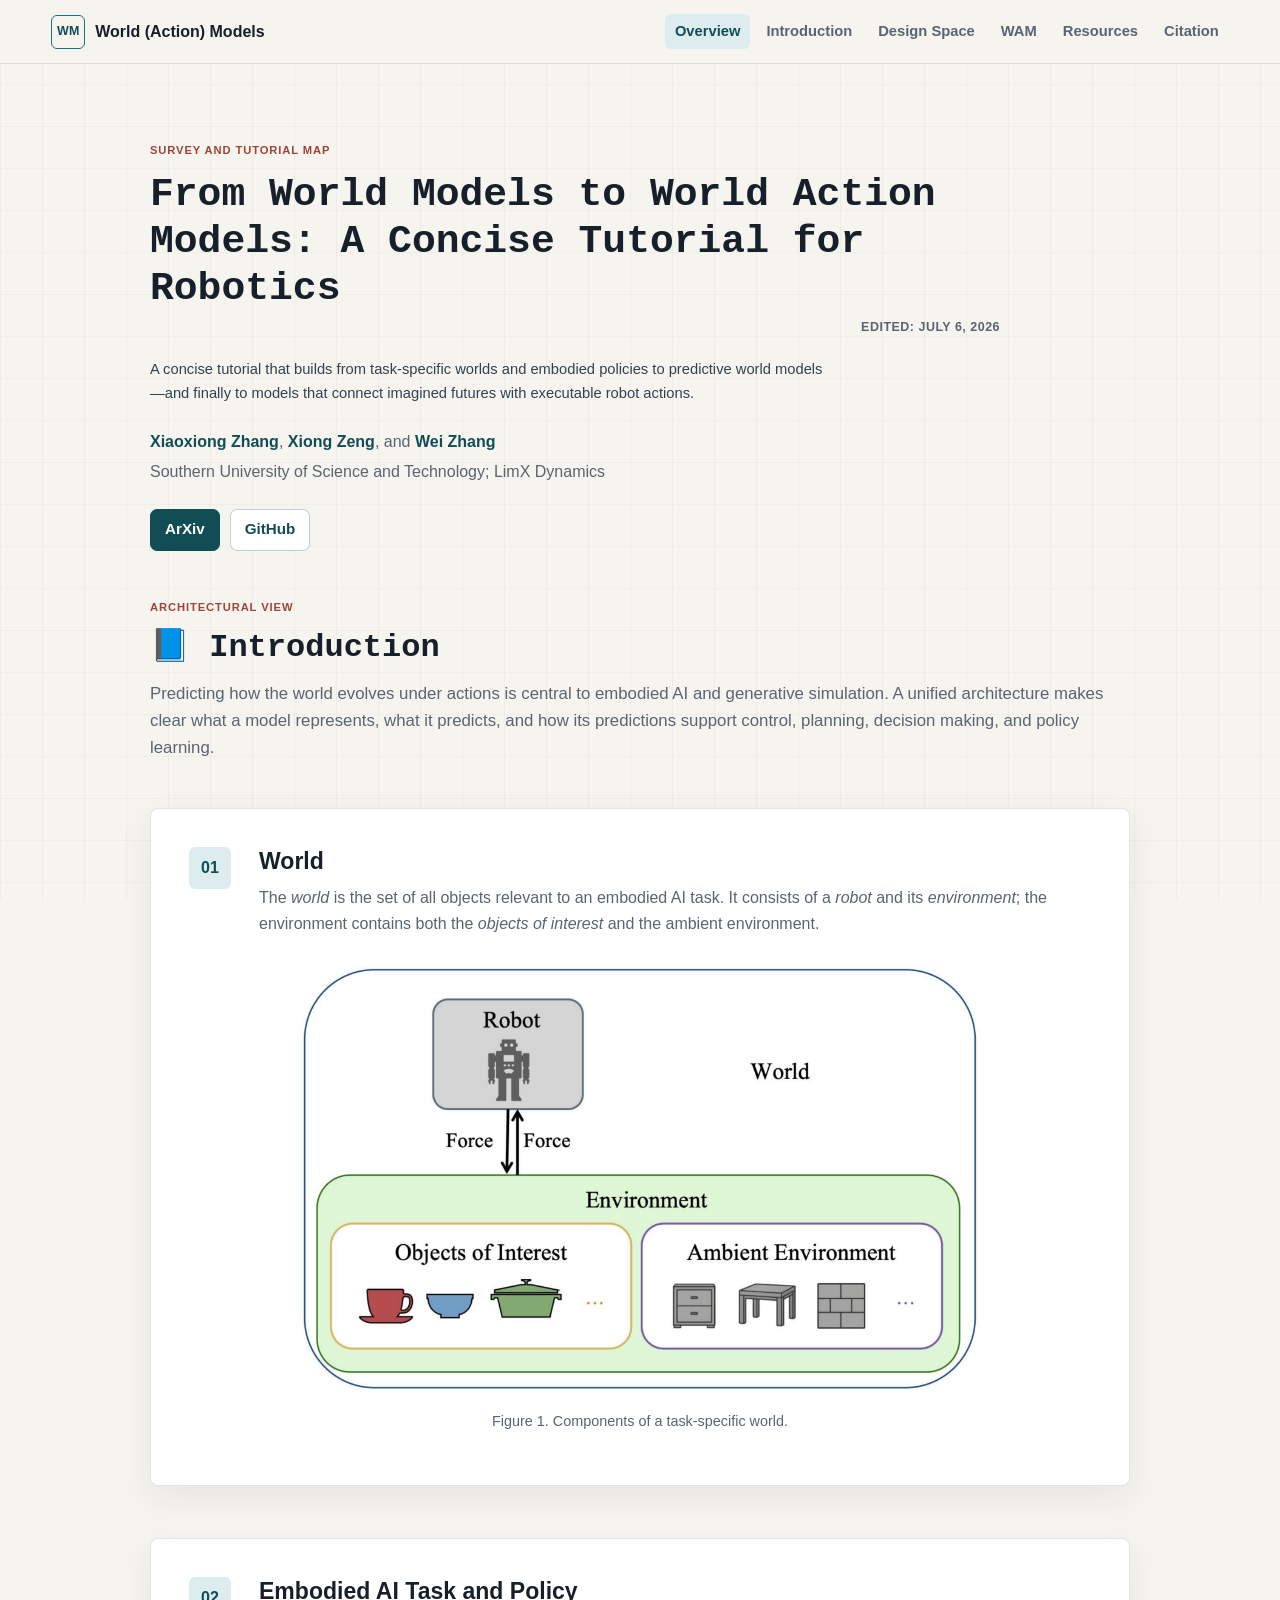
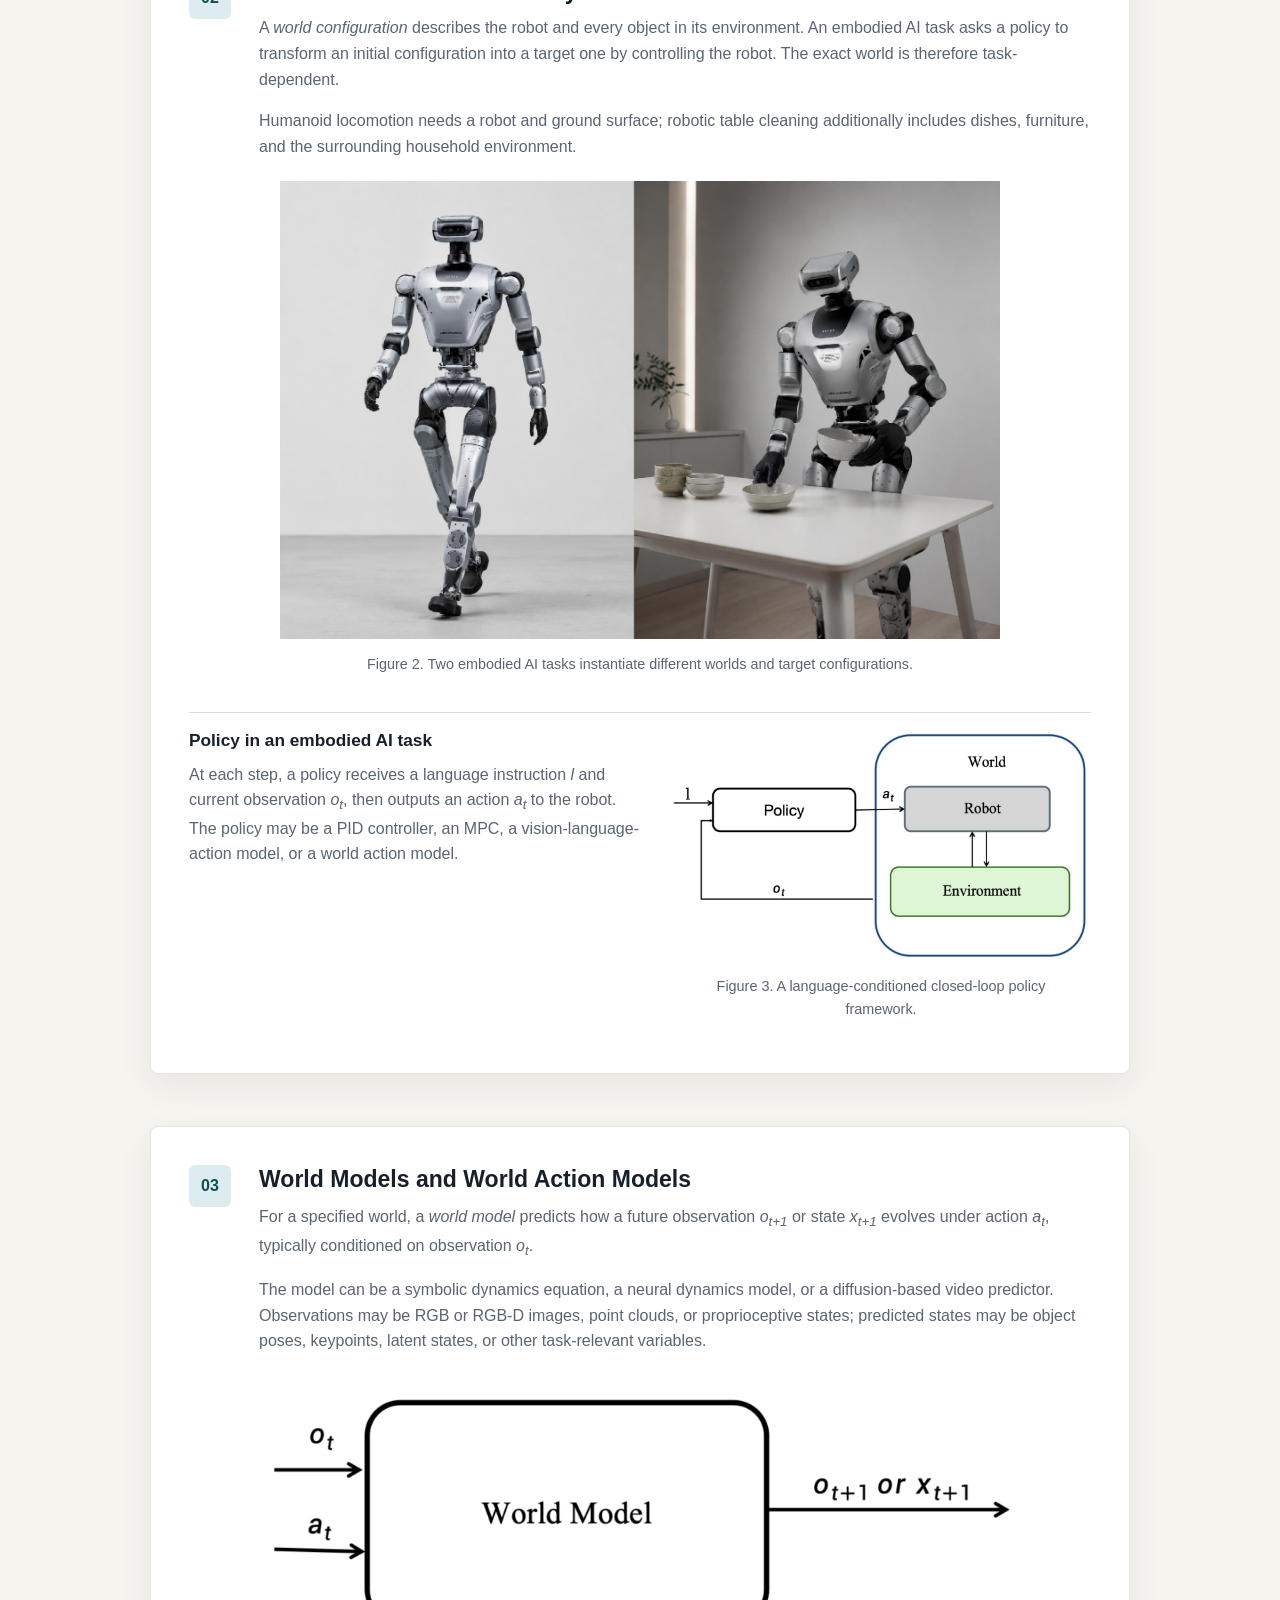
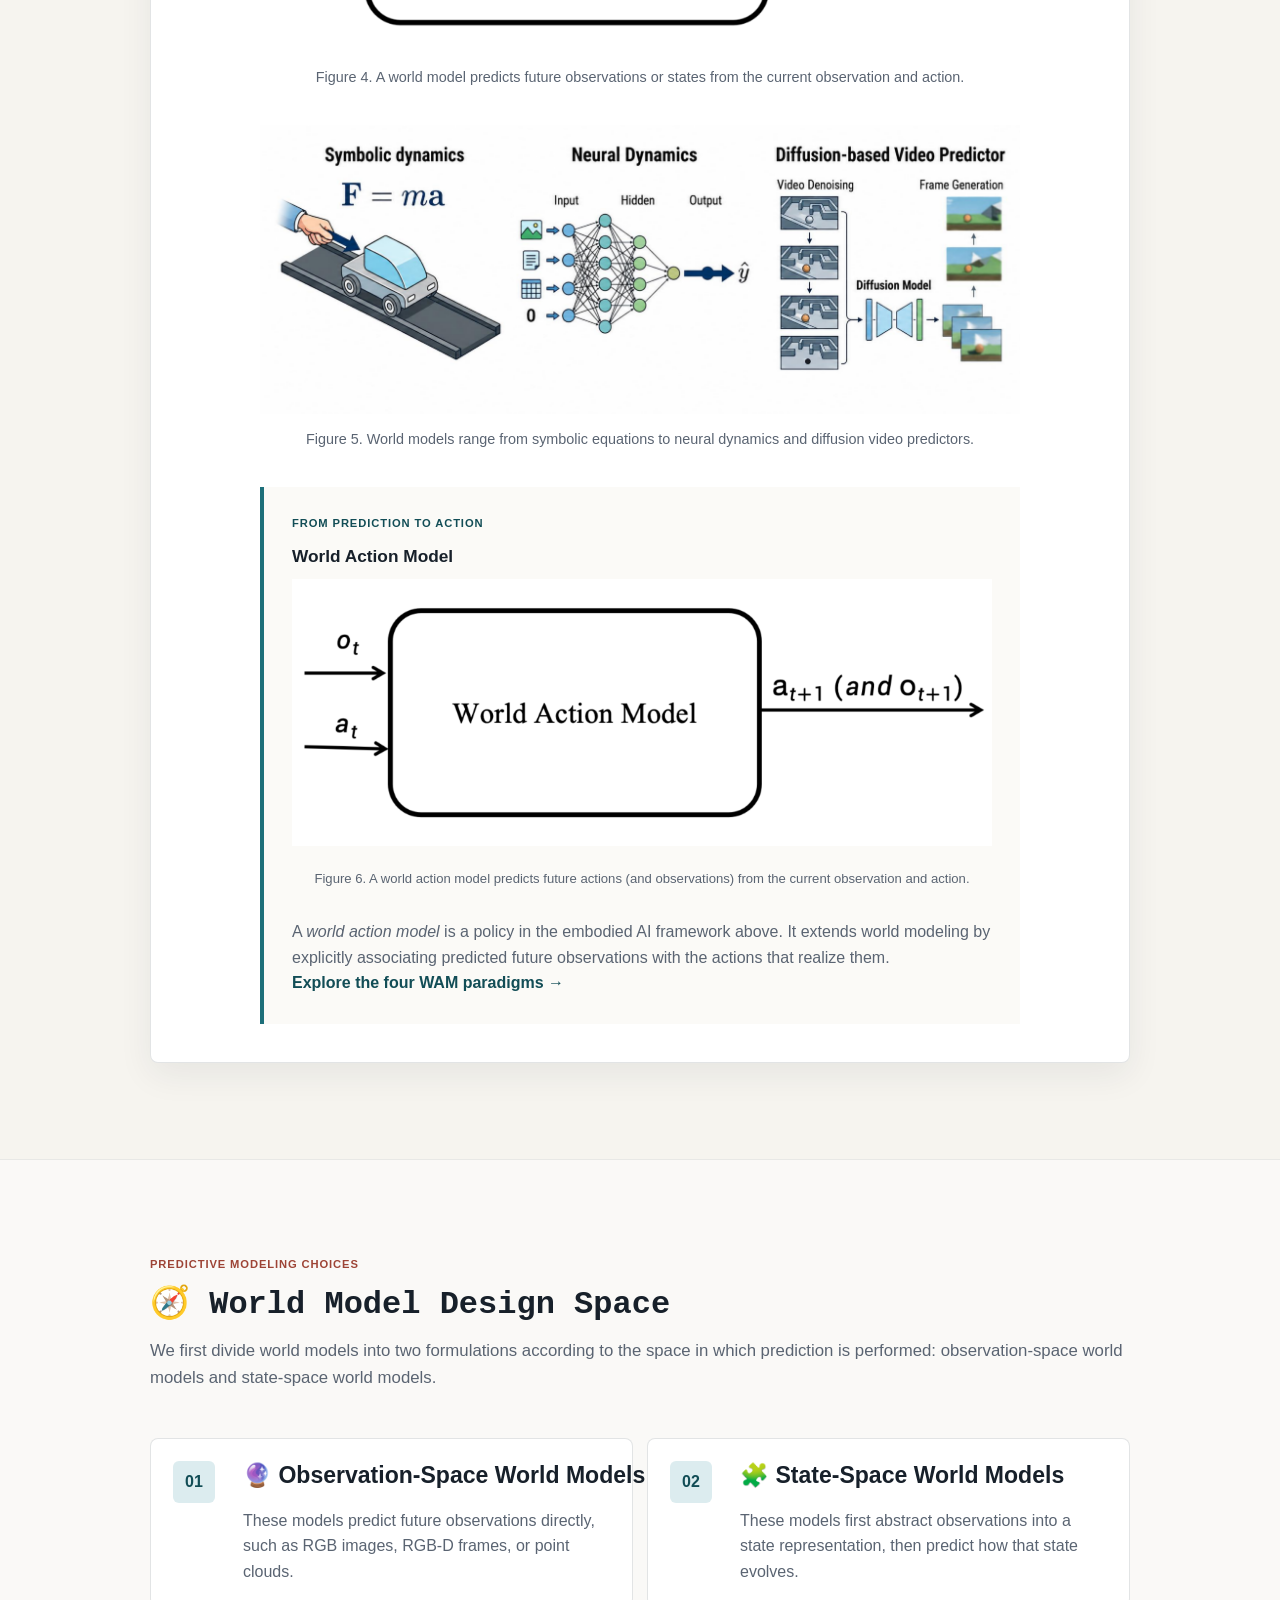
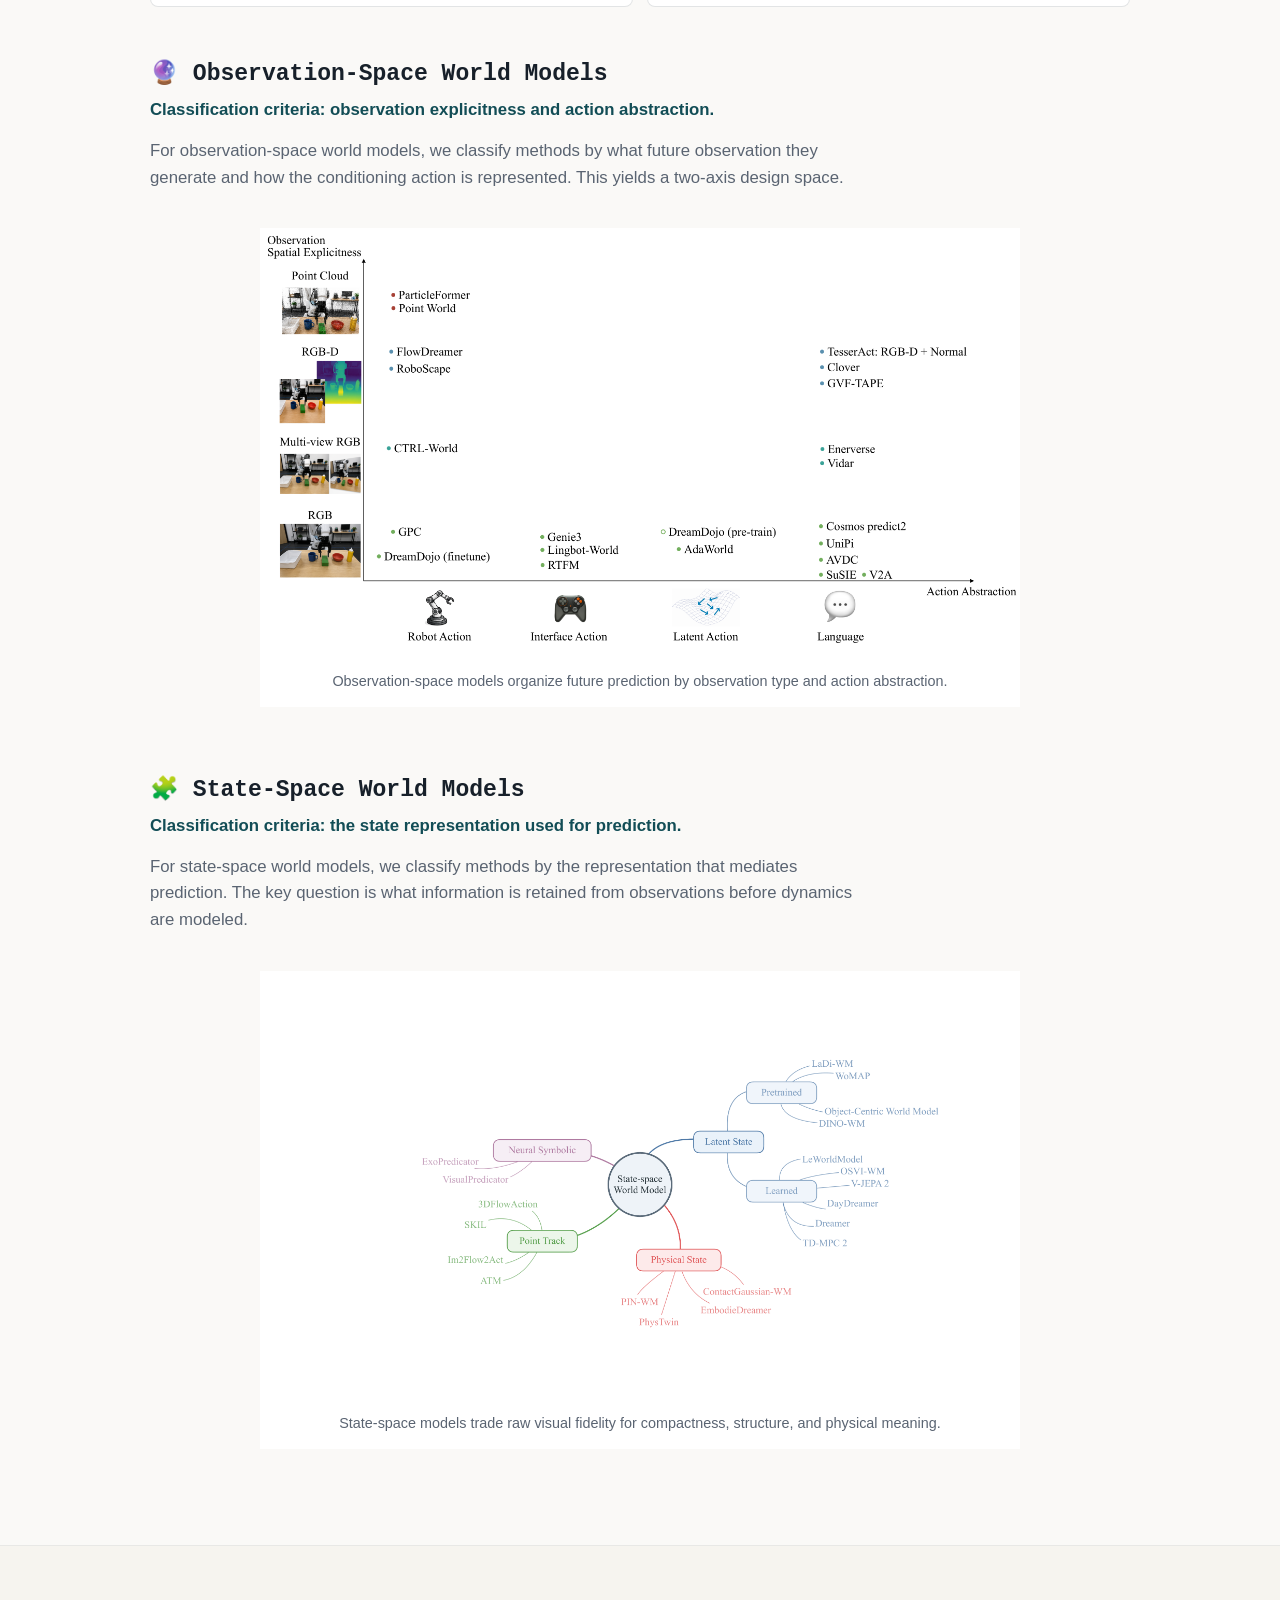
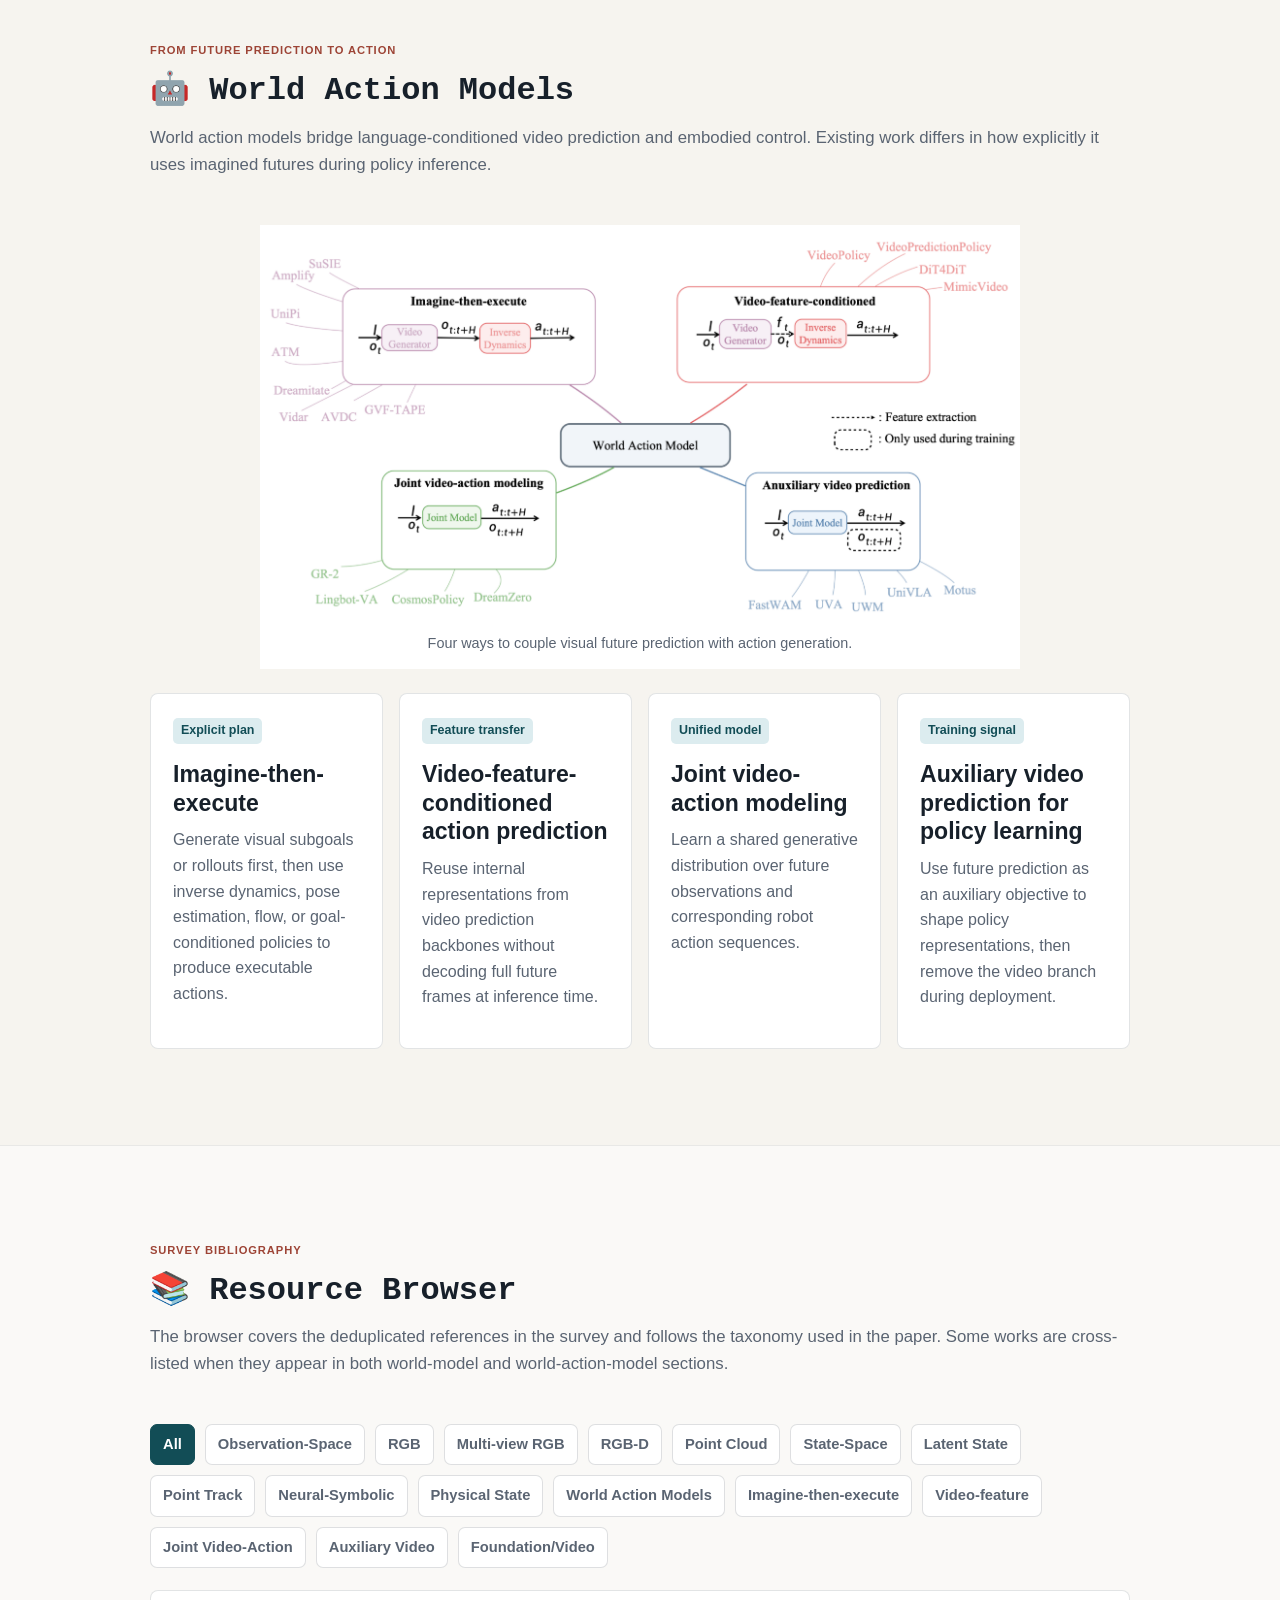
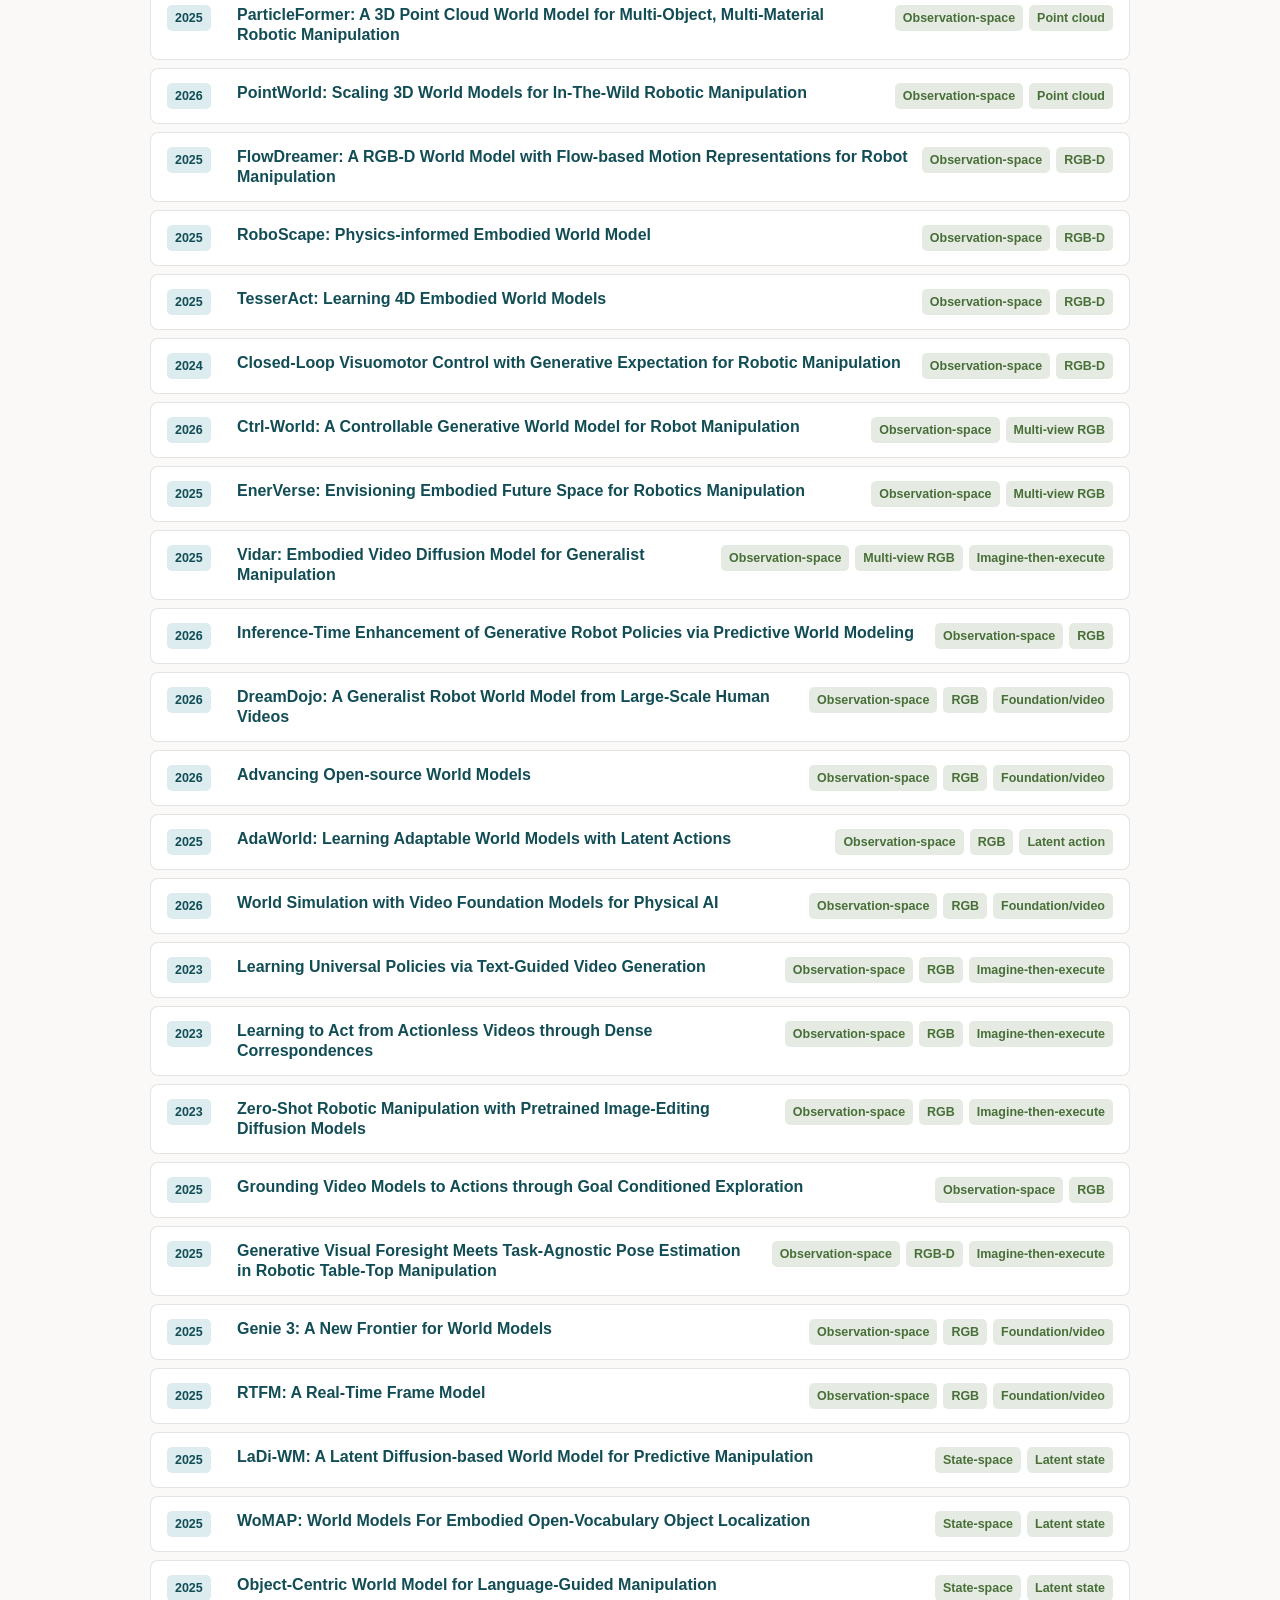
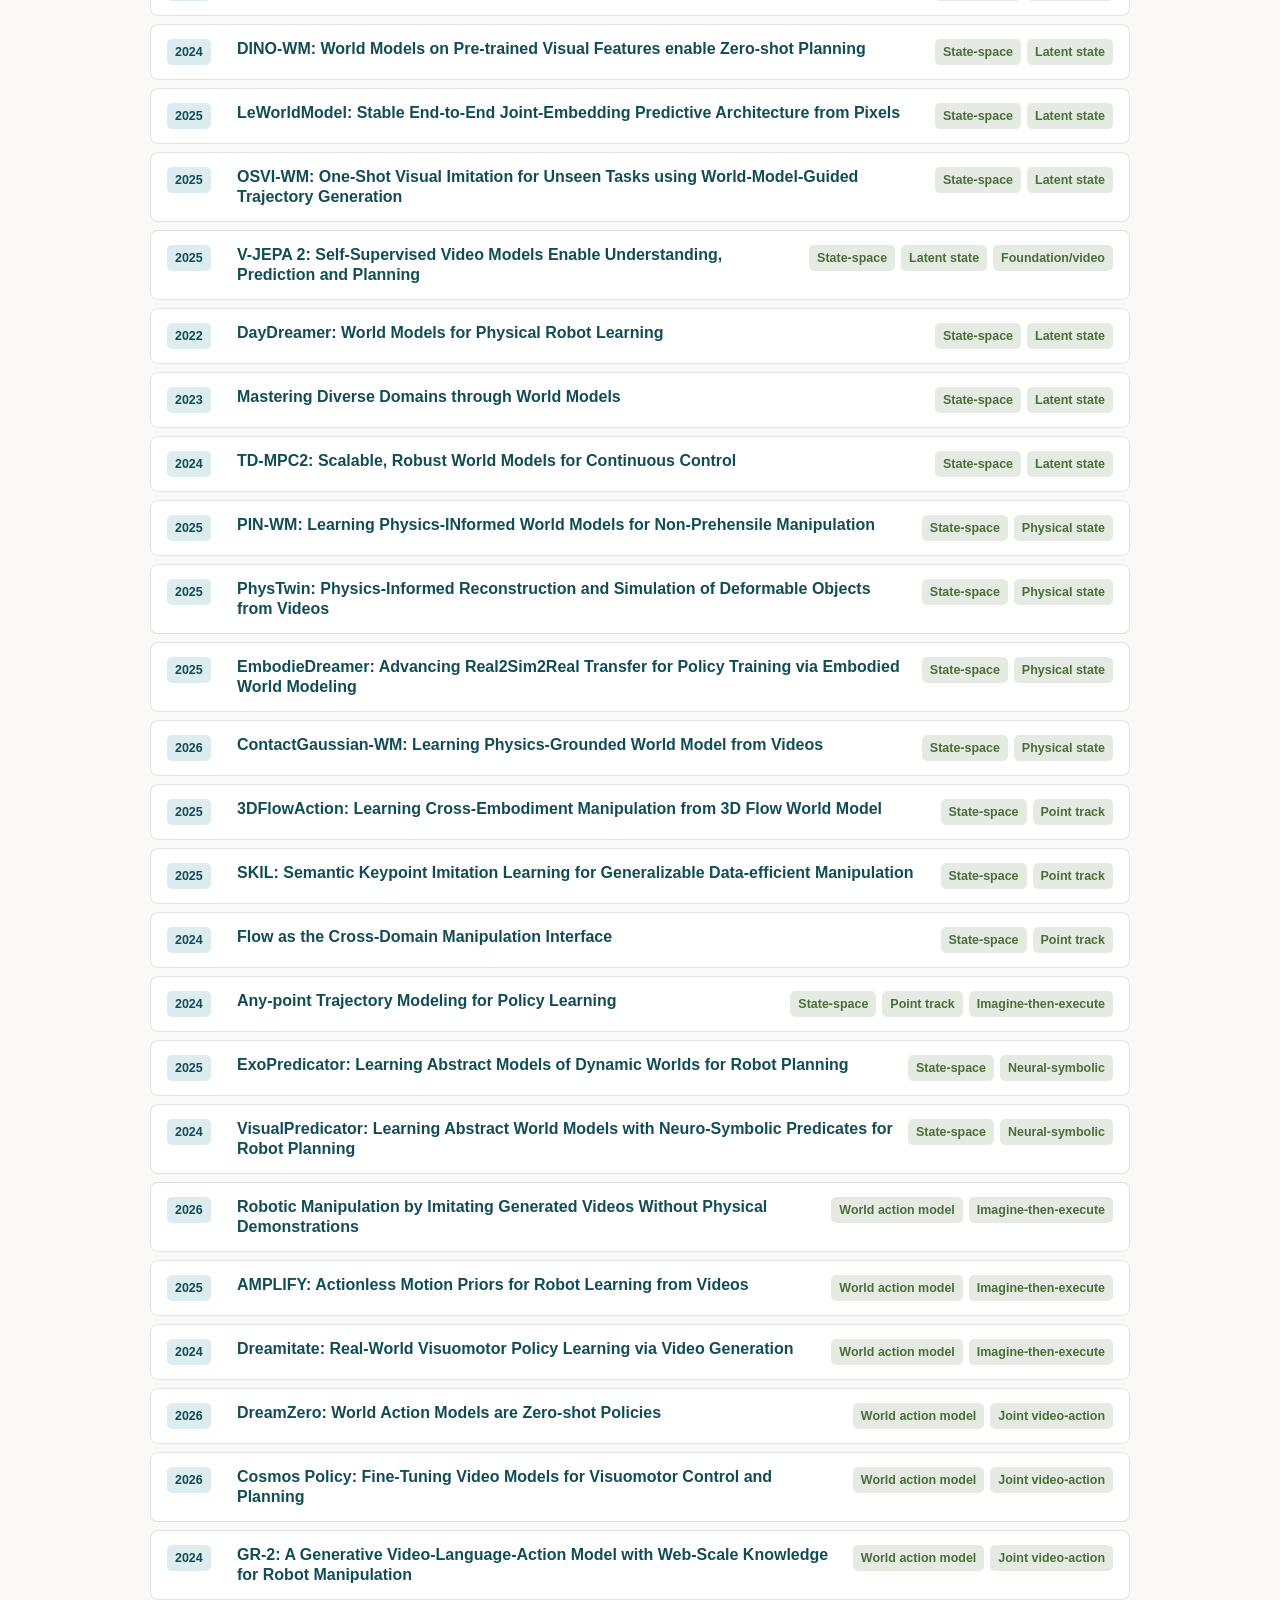
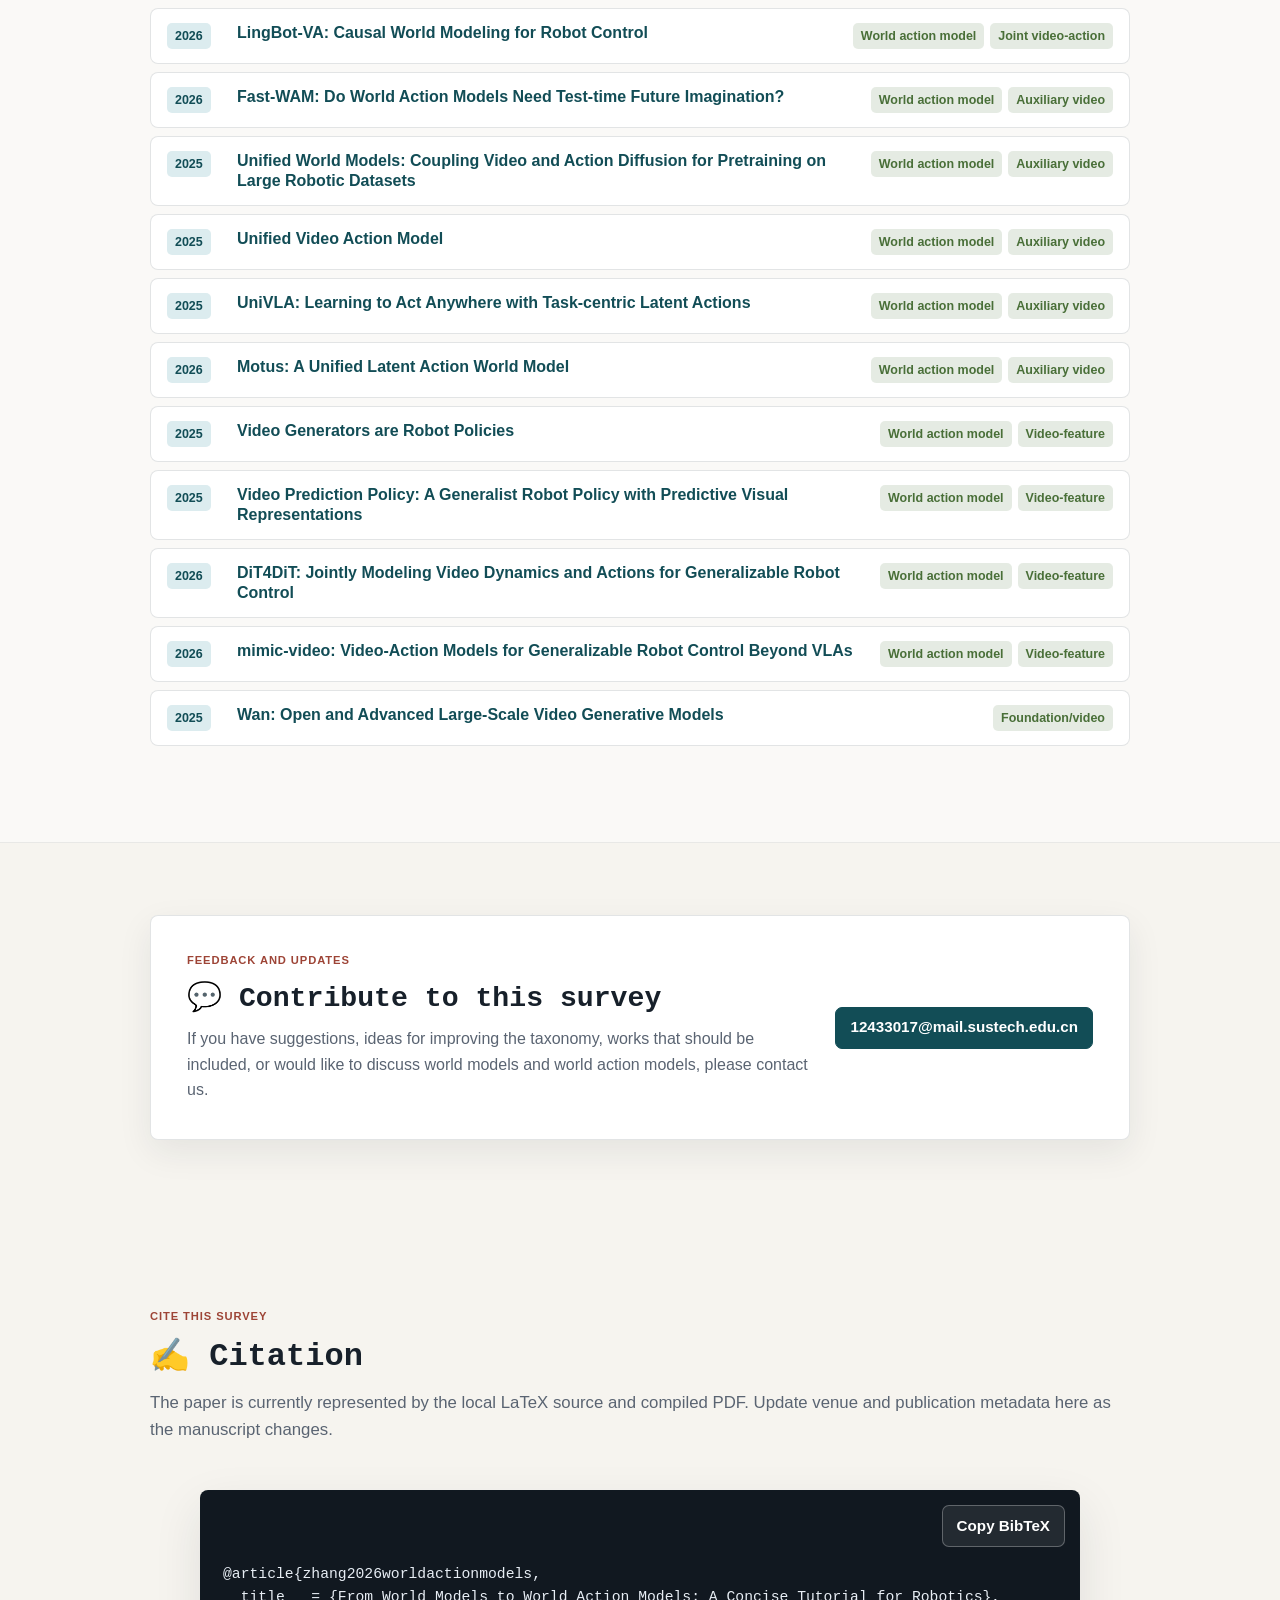
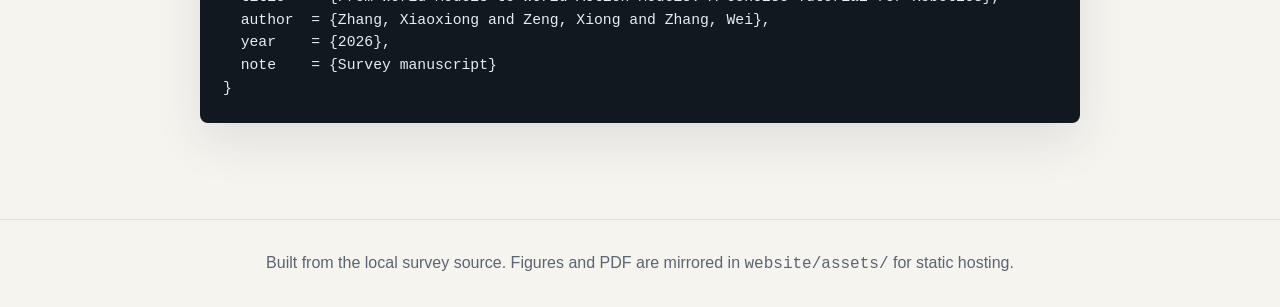
==== commit 250dd015: "publish centered figure captions" ====
--- a/index.html
+++ b/index.html
@@ -8,7 +8,7 @@
       name="description"
       content="A concise tutorial on world models and world action models for embodied AI and robotics."
     >
-    <link rel="stylesheet" href="styles.css?v=20260706-2">
+    <link rel="stylesheet" href="styles.css?v=20260706-3">
   </head>
   <body>
     <header class="site-header">
--- a/styles.css
+++ b/styles.css
@@ -332,6 +332,7 @@
   padding: 14px 16px;
   color: var(--muted);
   font-size: 0.9rem;
+  text-align: center;
 }
 
 .section-heading {
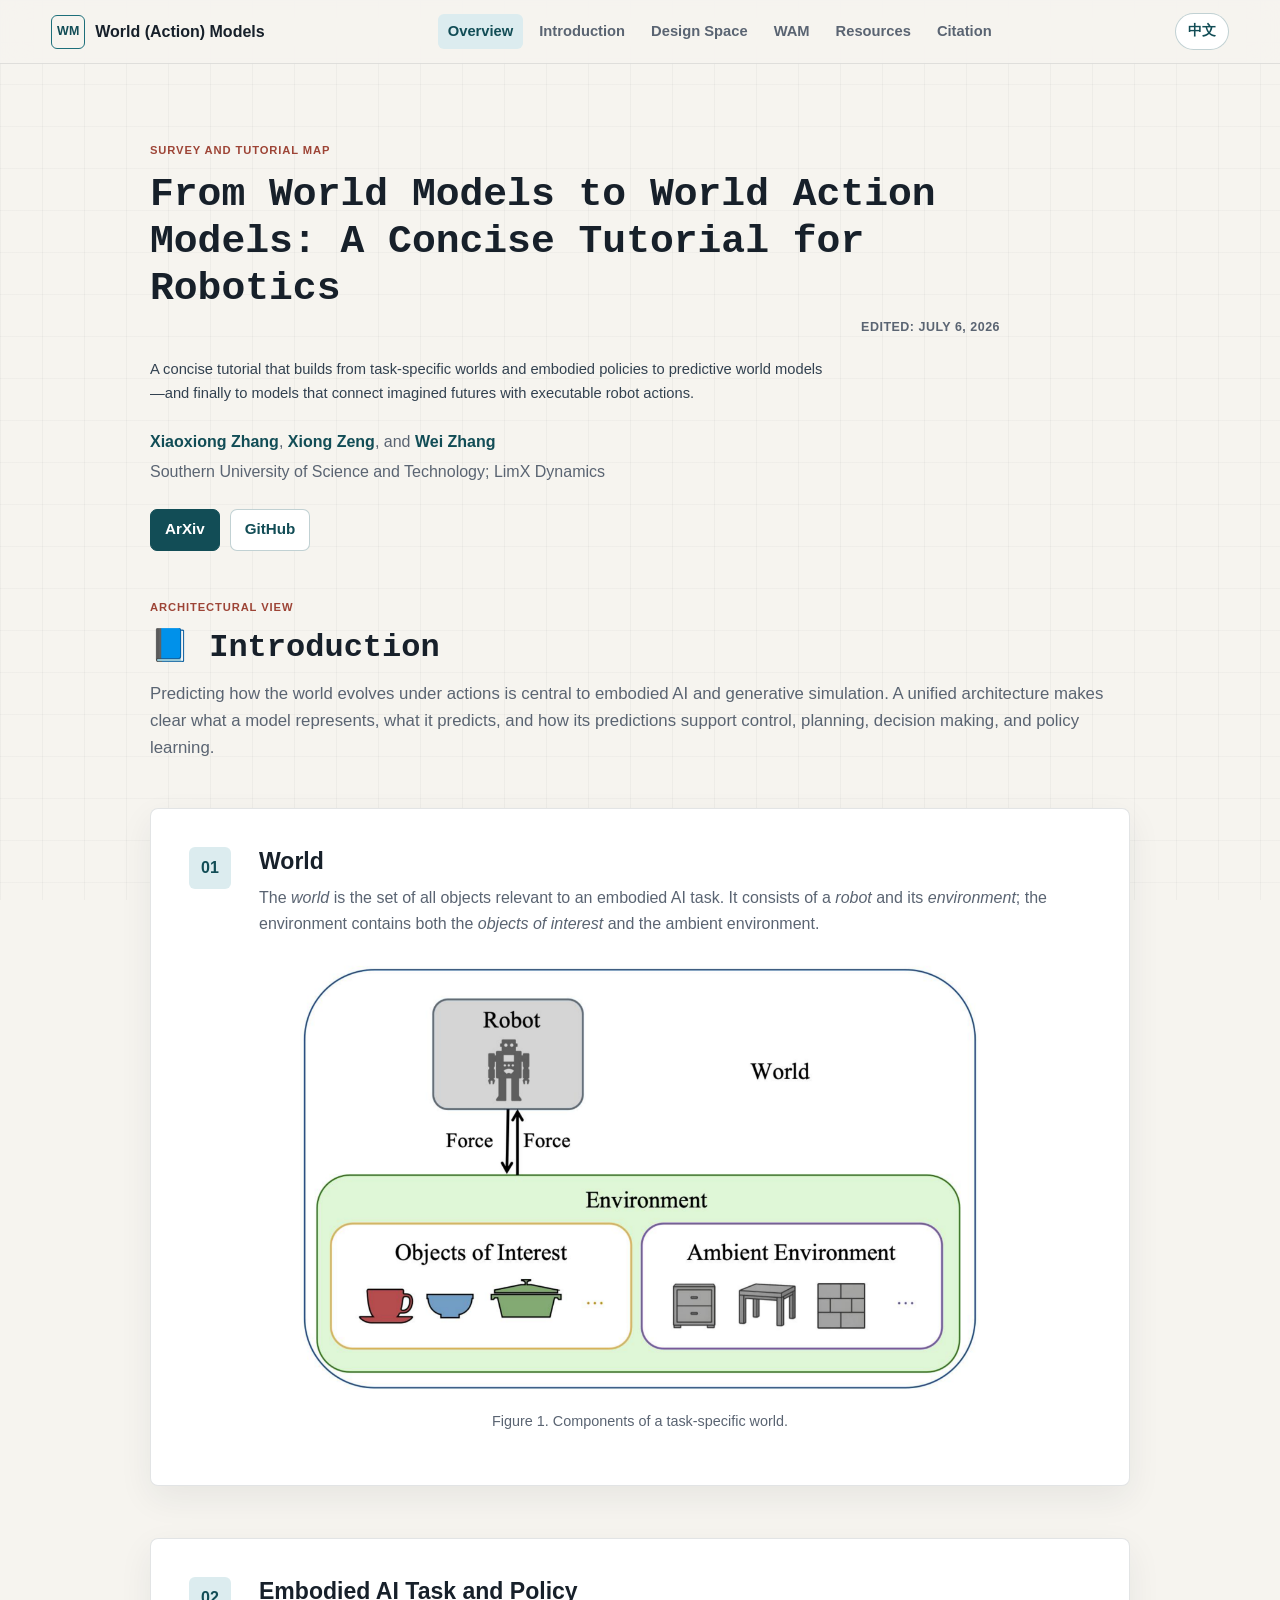
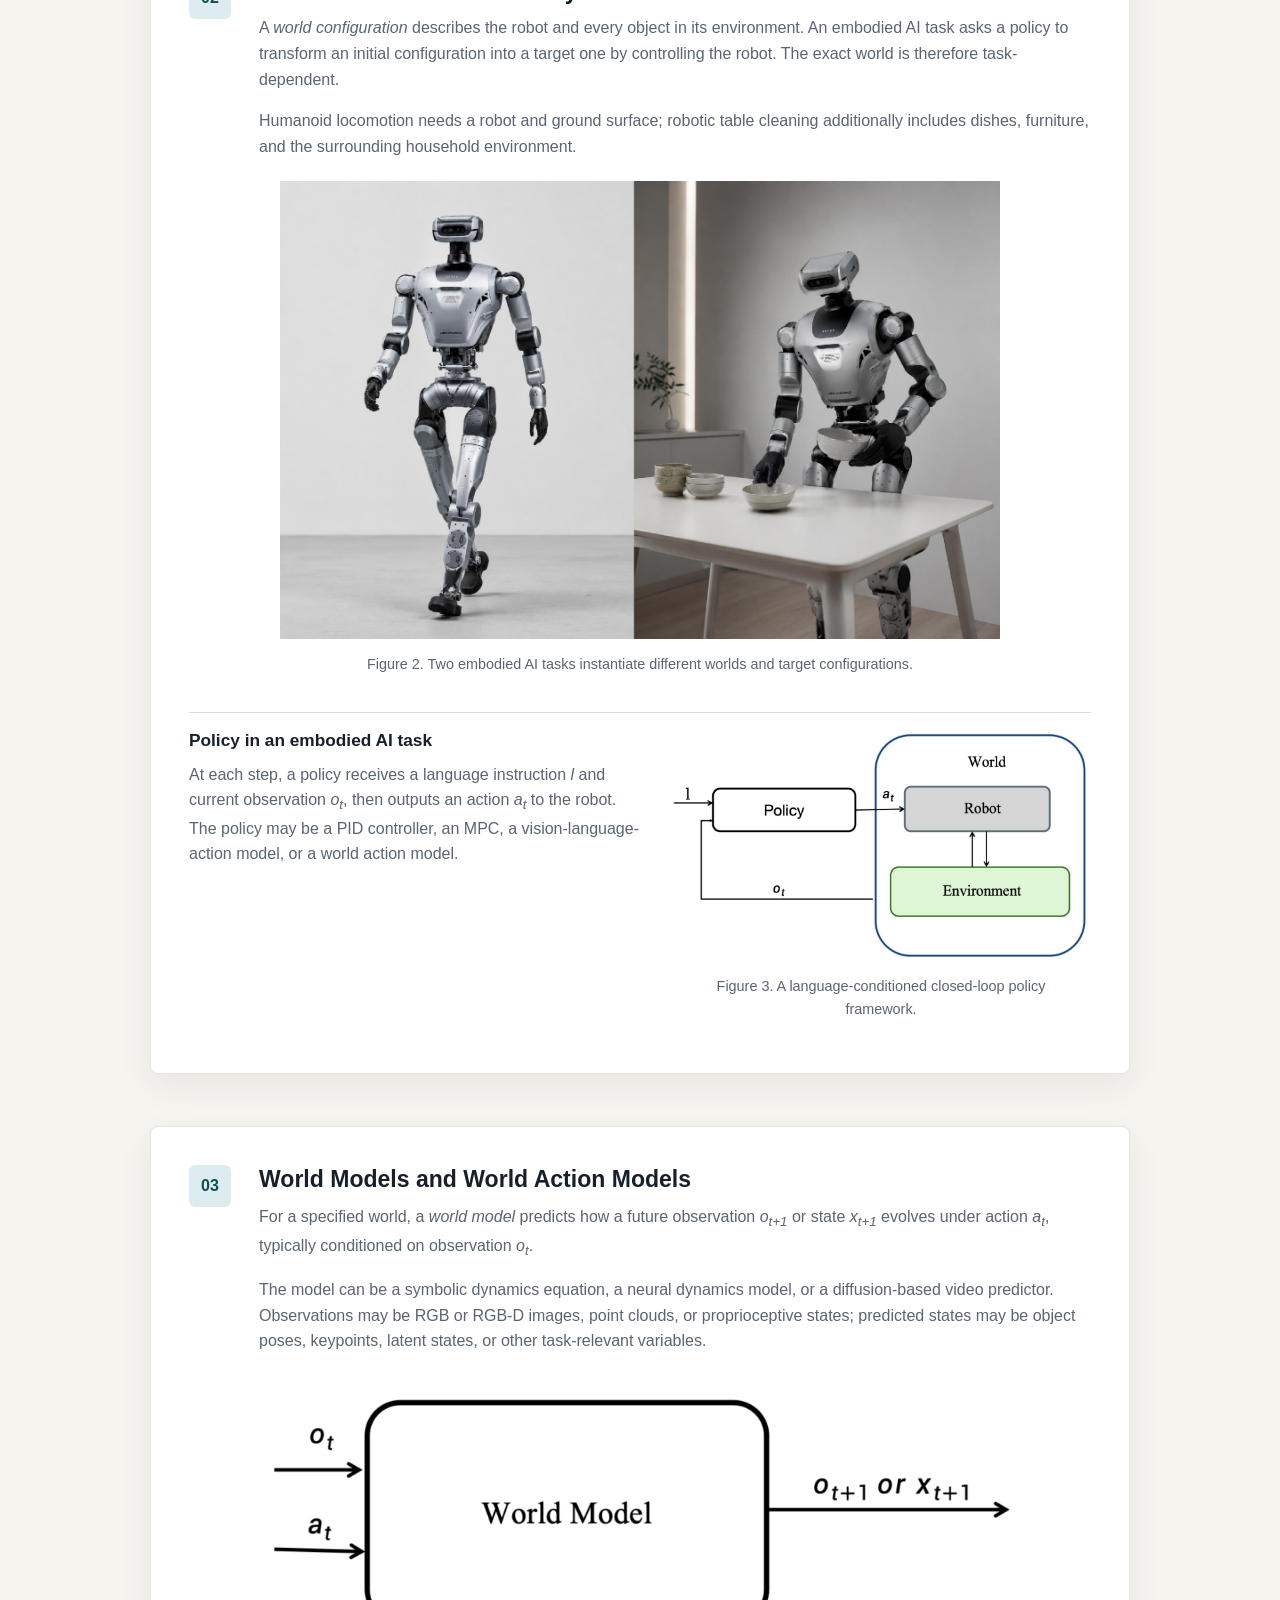
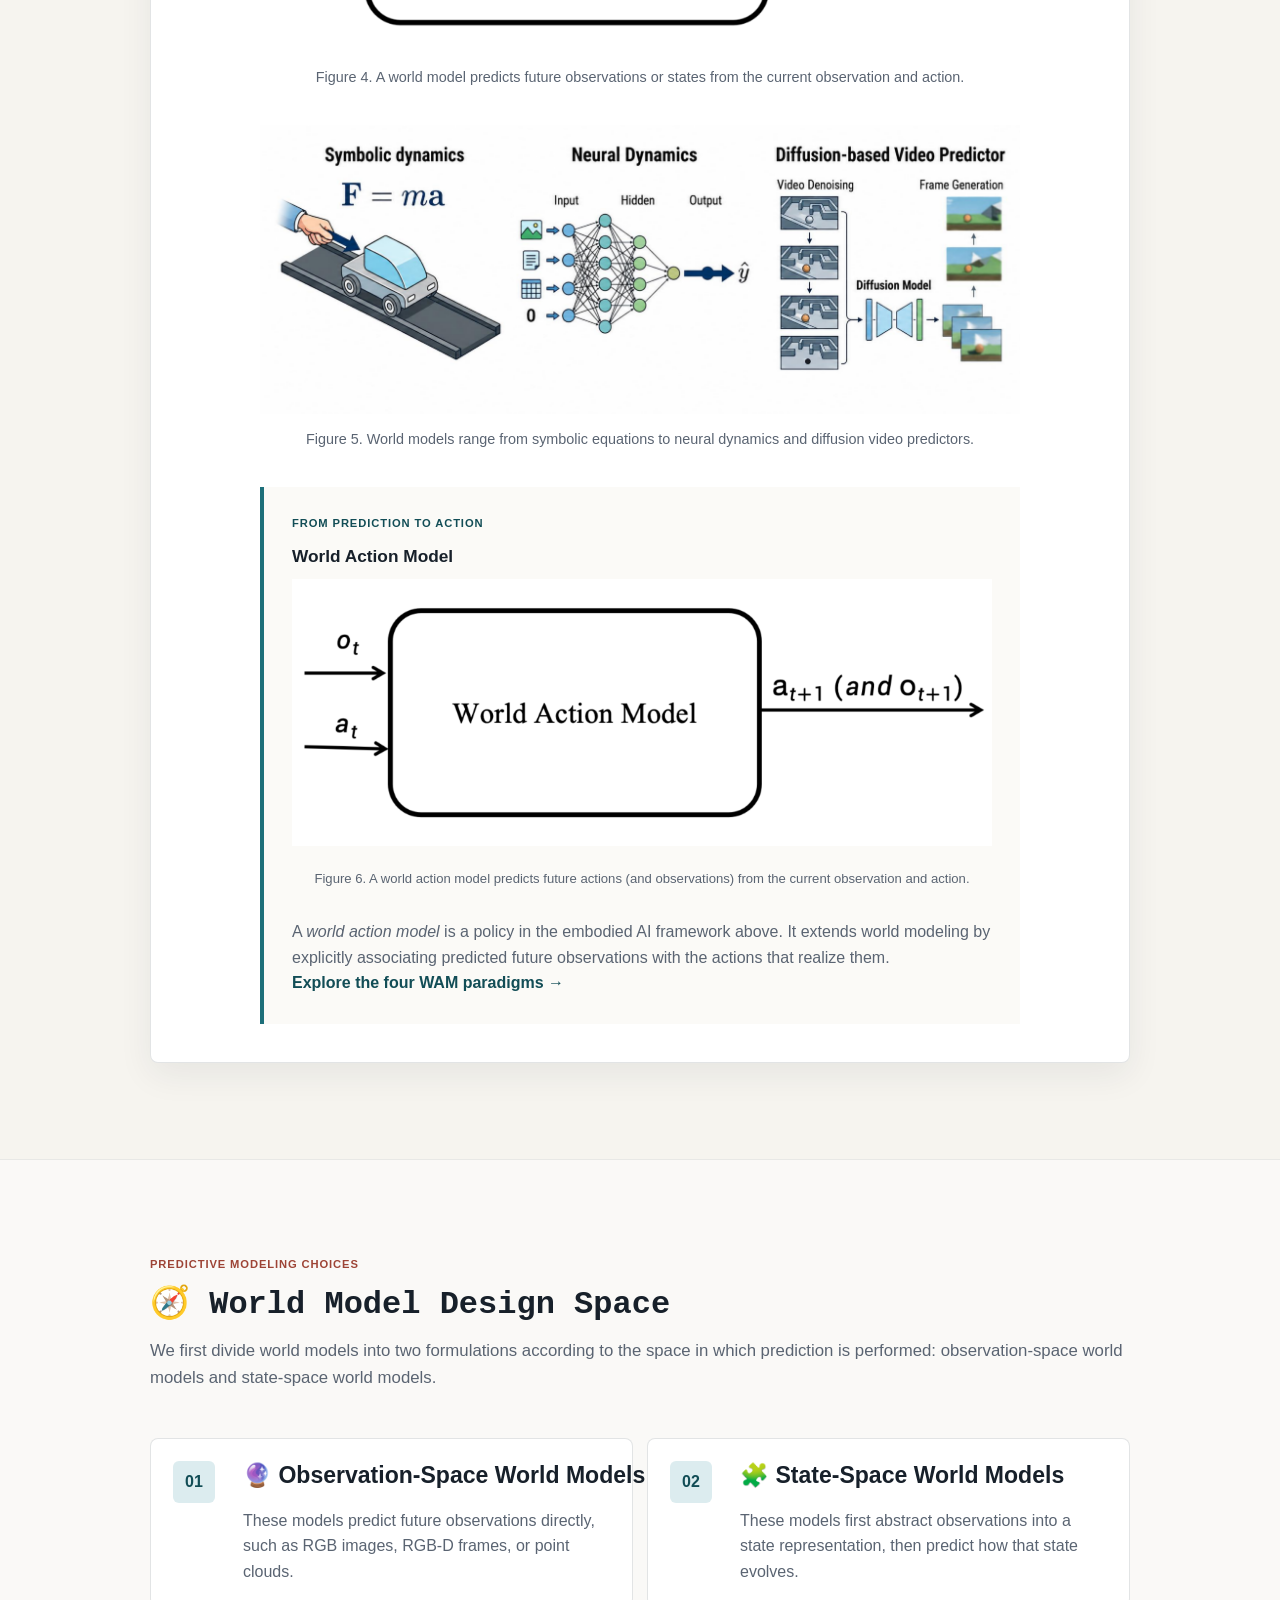
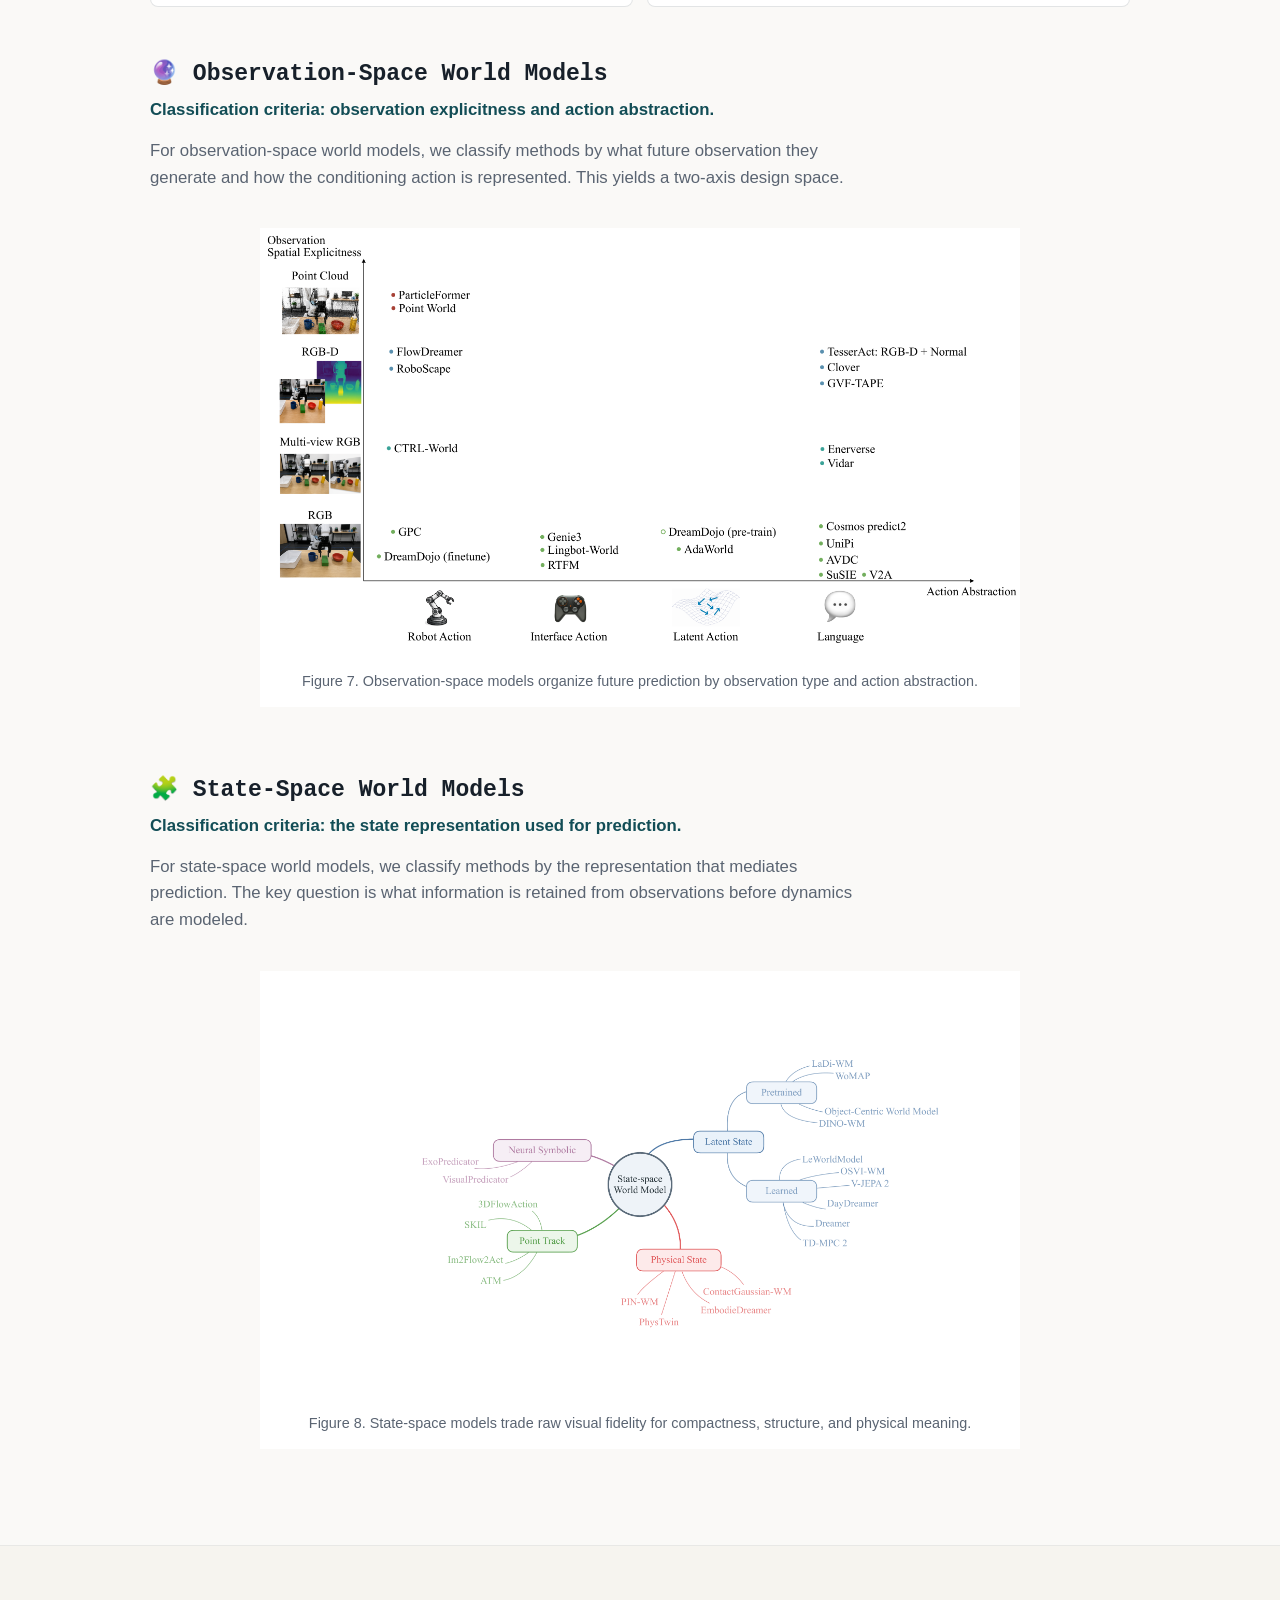
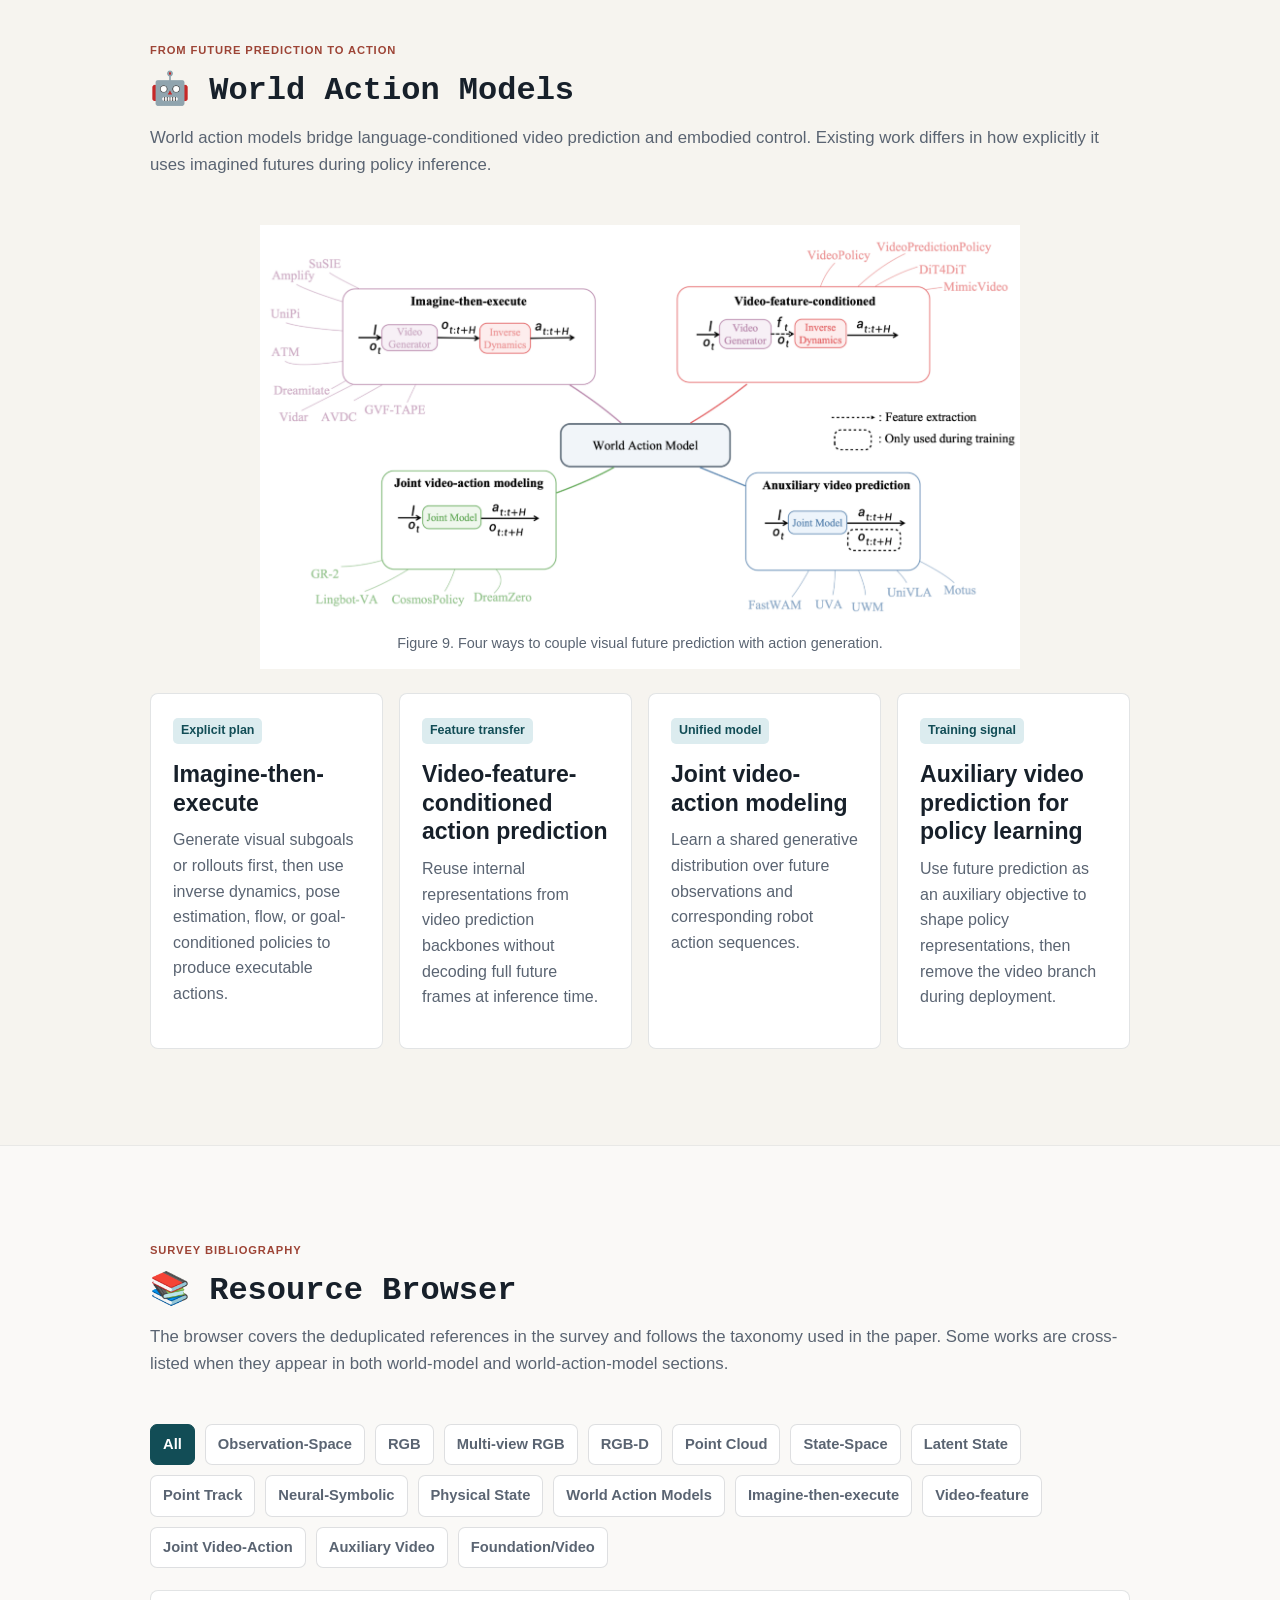
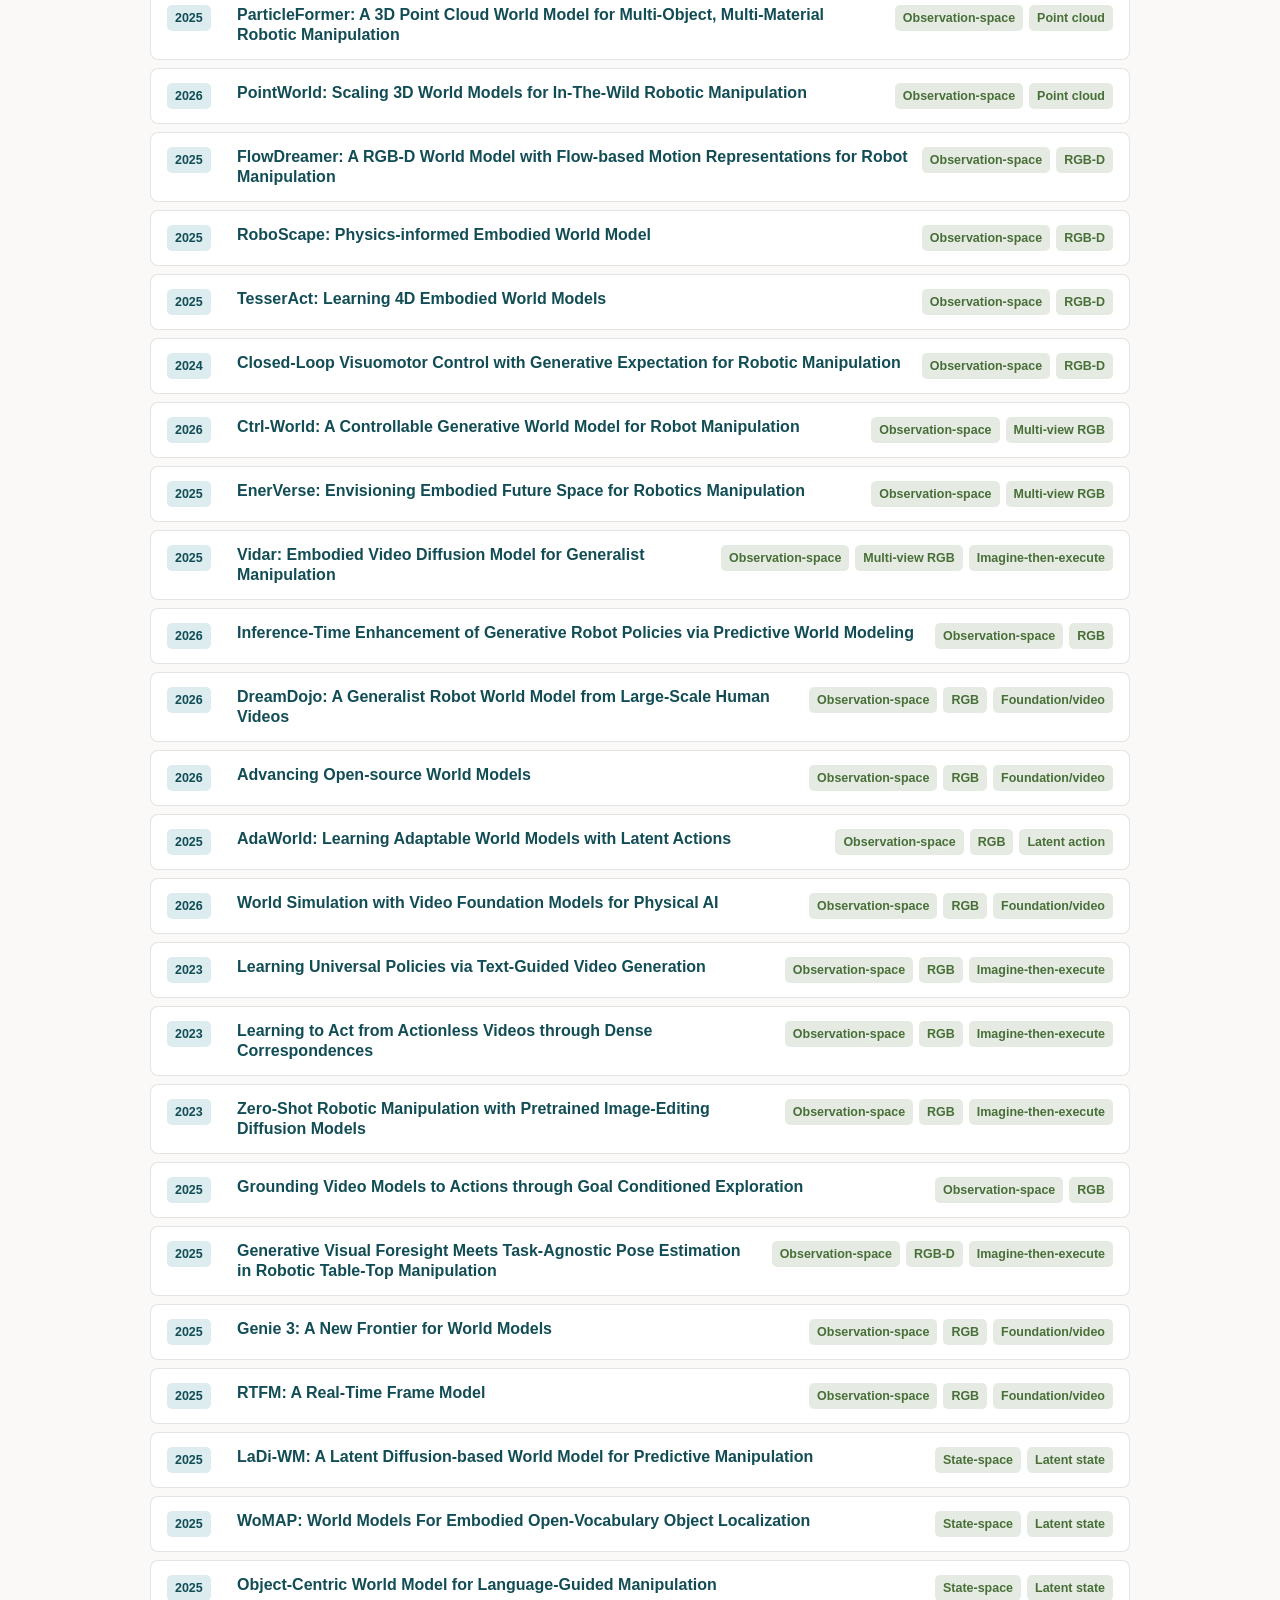
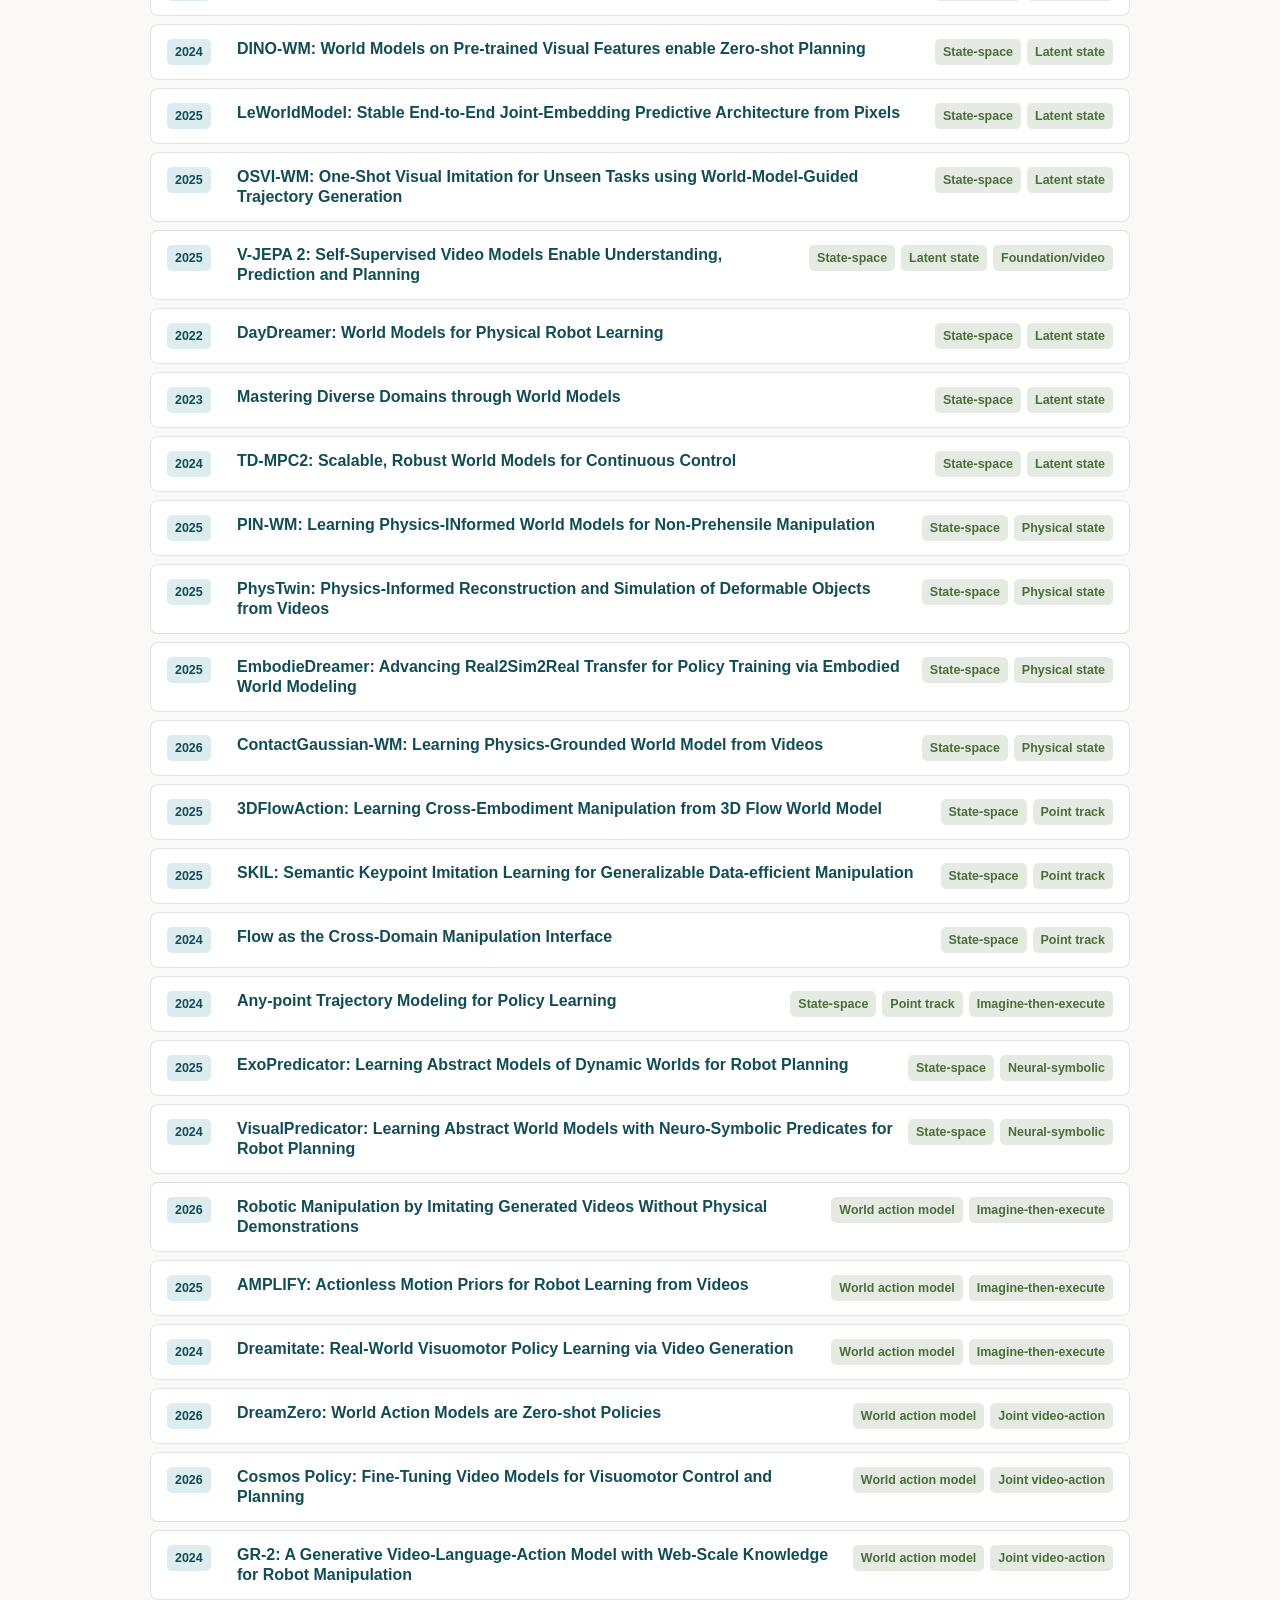
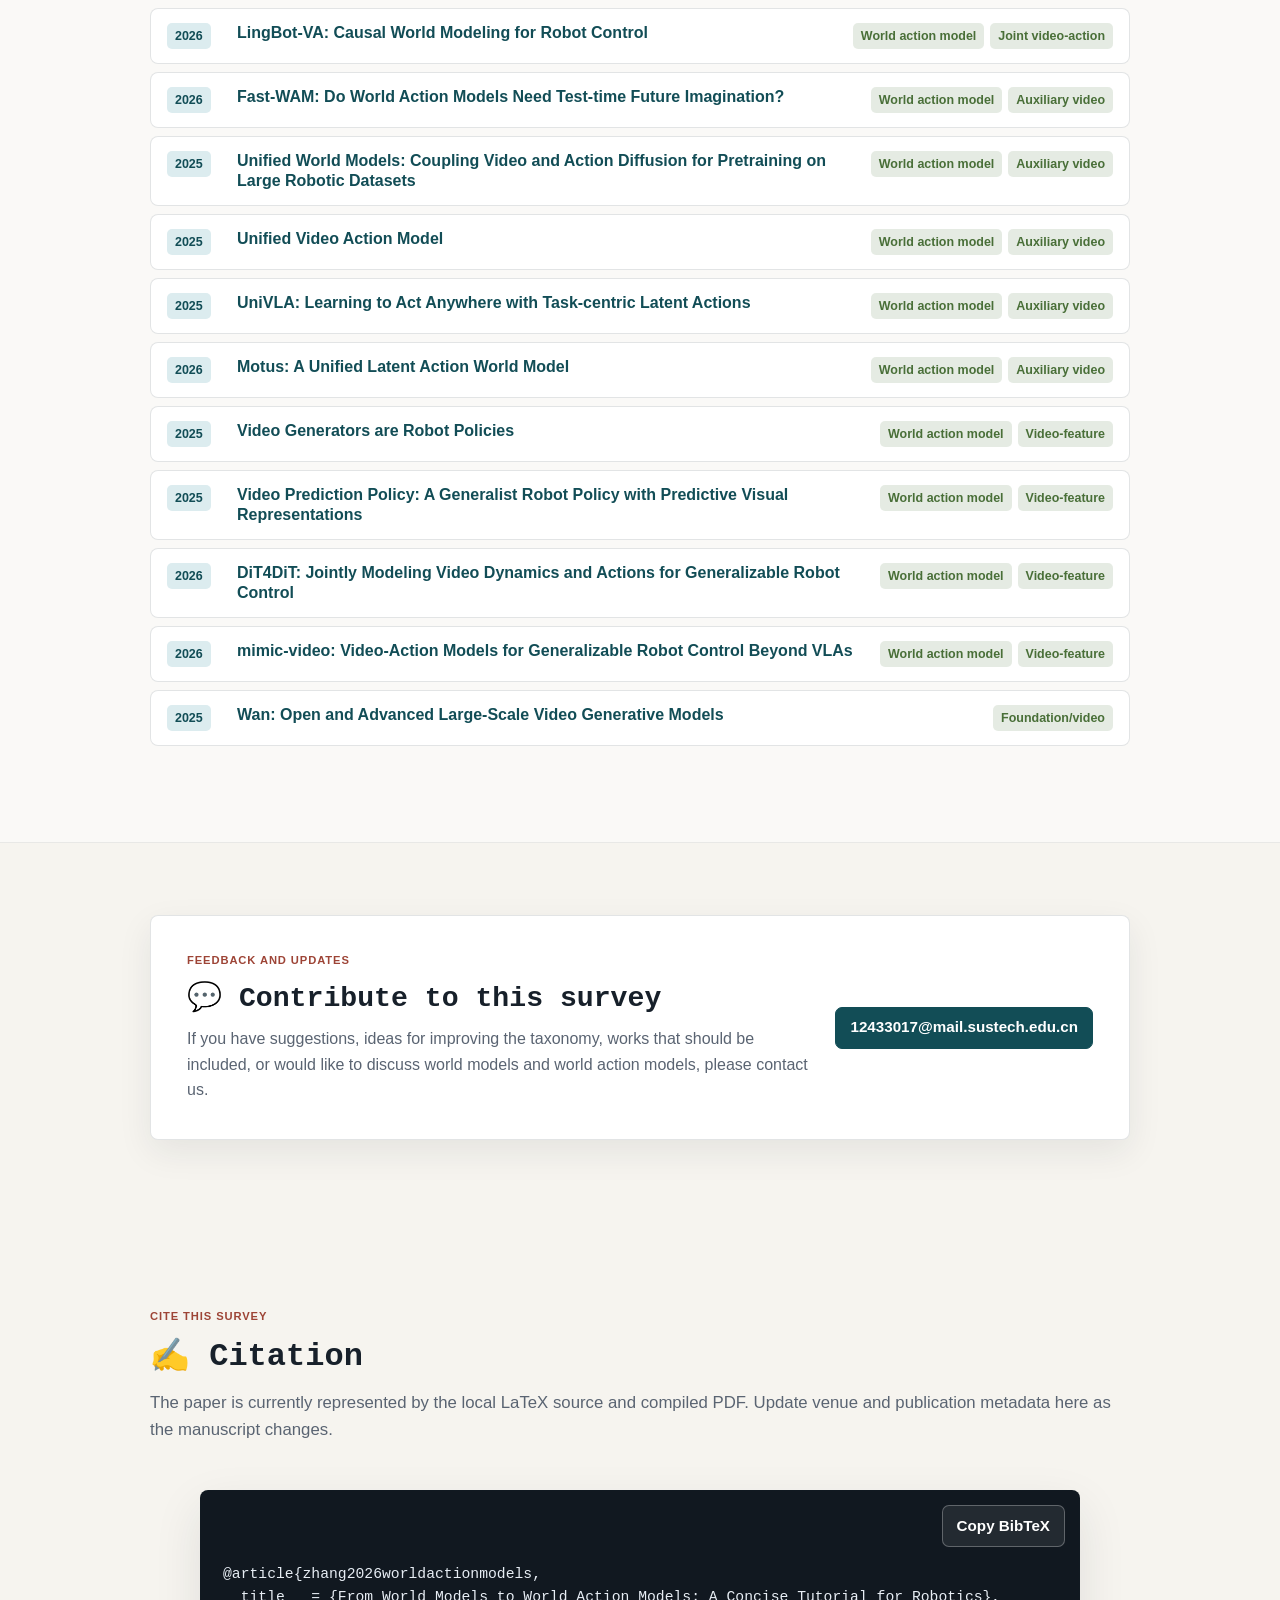
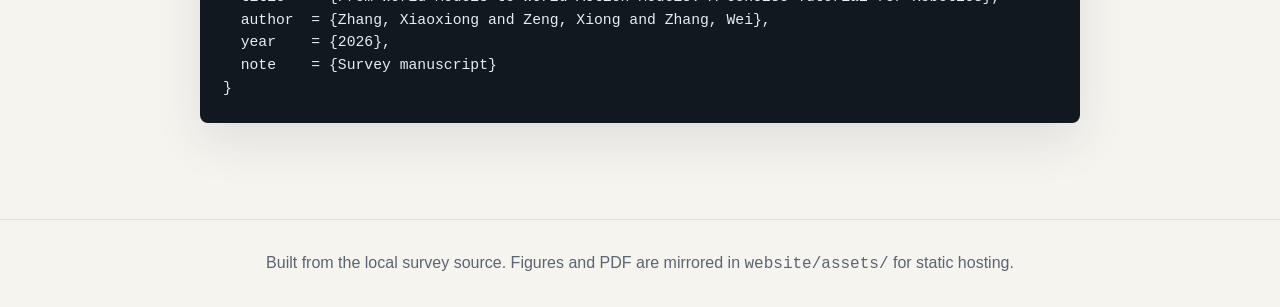
==== commit f7af7a00: "publish bilingual website toggle" ====
--- a/index.html
+++ b/index.html
@@ -8,7 +8,7 @@
       name="description"
       content="A concise tutorial on world models and world action models for embodied AI and robotics."
     >
-    <link rel="stylesheet" href="styles.css?v=20260706-3">
+    <link rel="stylesheet" href="styles.css?v=20260706-4">
   </head>
   <body>
     <header class="site-header">
@@ -24,6 +24,7 @@
         <a href="#resources">Resources</a>
         <a href="#citation">Citation</a>
       </nav>
+      <button class="language-toggle" type="button" id="language-toggle" aria-pressed="false">中文</button>
     </header>
 
     <main id="top">
@@ -238,7 +239,7 @@
                   alt="Design space of observation-space world models."
                 >
               </a>
-              <figcaption>Observation-space models organize future prediction by observation type and action abstraction.</figcaption>
+              <figcaption>Figure 7. Observation-space models organize future prediction by observation type and action abstraction.</figcaption>
             </figure>
           </article>
 
@@ -262,7 +263,7 @@
                   alt="Design space of state-space world models."
                 >
               </a>
-              <figcaption>State-space models trade raw visual fidelity for compactness, structure, and physical meaning.</figcaption>
+              <figcaption>Figure 8. State-space models trade raw visual fidelity for compactness, structure, and physical meaning.</figcaption>
             </figure>
           </article>
         </div>
@@ -287,7 +288,7 @@
             >
           </a>
           <figcaption>
-            Four ways to couple visual future prediction with action generation.
+            Figure 9. Four ways to couple visual future prediction with action generation.
           </figcaption>
         </figure>
 
--- a/styles.css
+++ b/styles.css
@@ -137,6 +137,24 @@
   color: var(--accent-strong);
 }
 
+.language-toggle {
+  flex: 0 0 auto;
+  min-height: 34px;
+  padding: 6px 12px;
+  border: 1px solid rgba(18, 77, 86, 0.26);
+  border-radius: 999px;
+  background: var(--surface);
+  color: var(--accent-strong);
+  font: inherit;
+  font-size: 0.86rem;
+  font-weight: 750;
+  cursor: pointer;
+}
+
+.language-toggle:hover {
+  background: var(--accent-soft);
+}
+
 .section-band {
   width: 100%;
   padding: clamp(56px, 8vw, 96px) clamp(18px, 4vw, 56px);
@@ -874,6 +892,10 @@
     justify-content: flex-start;
   }
 
+  .language-toggle {
+    min-height: 32px;
+  }
+
   .site-nav a {
     min-height: 32px;
     padding-inline: 8px;
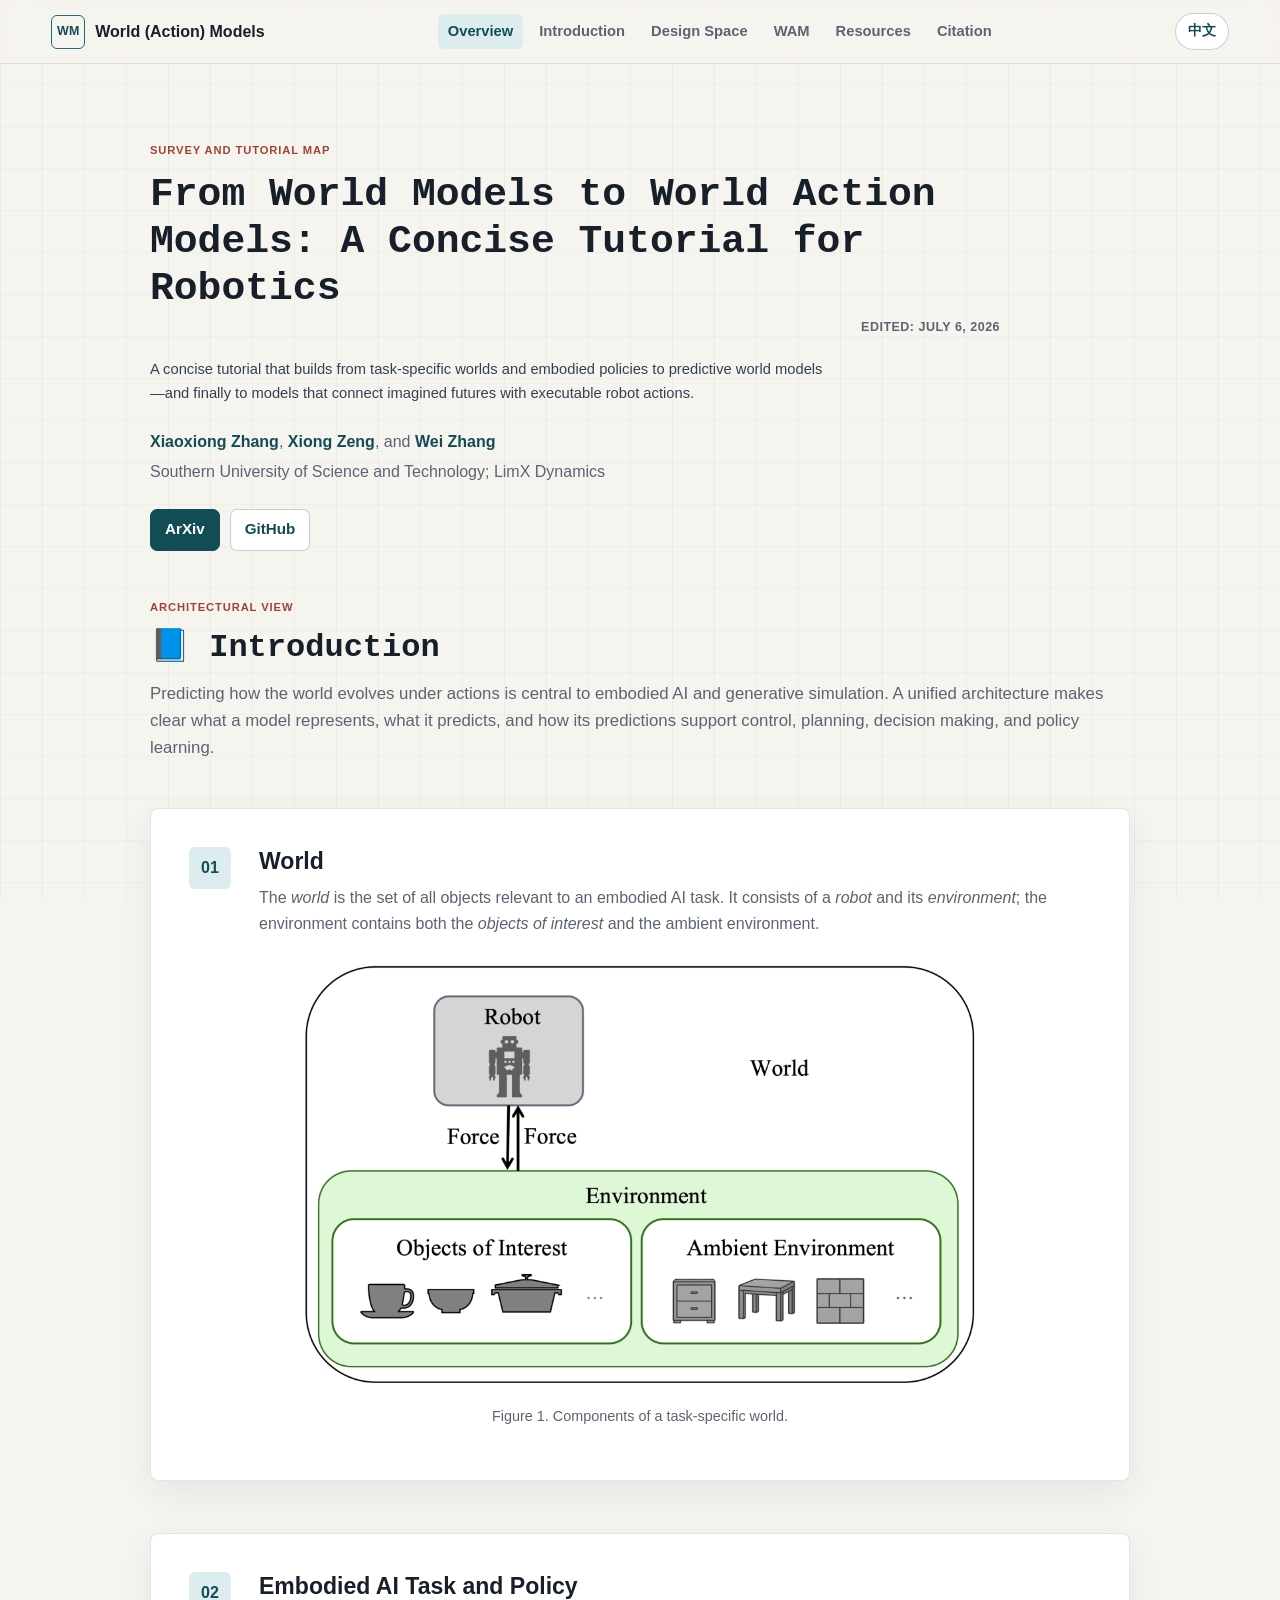
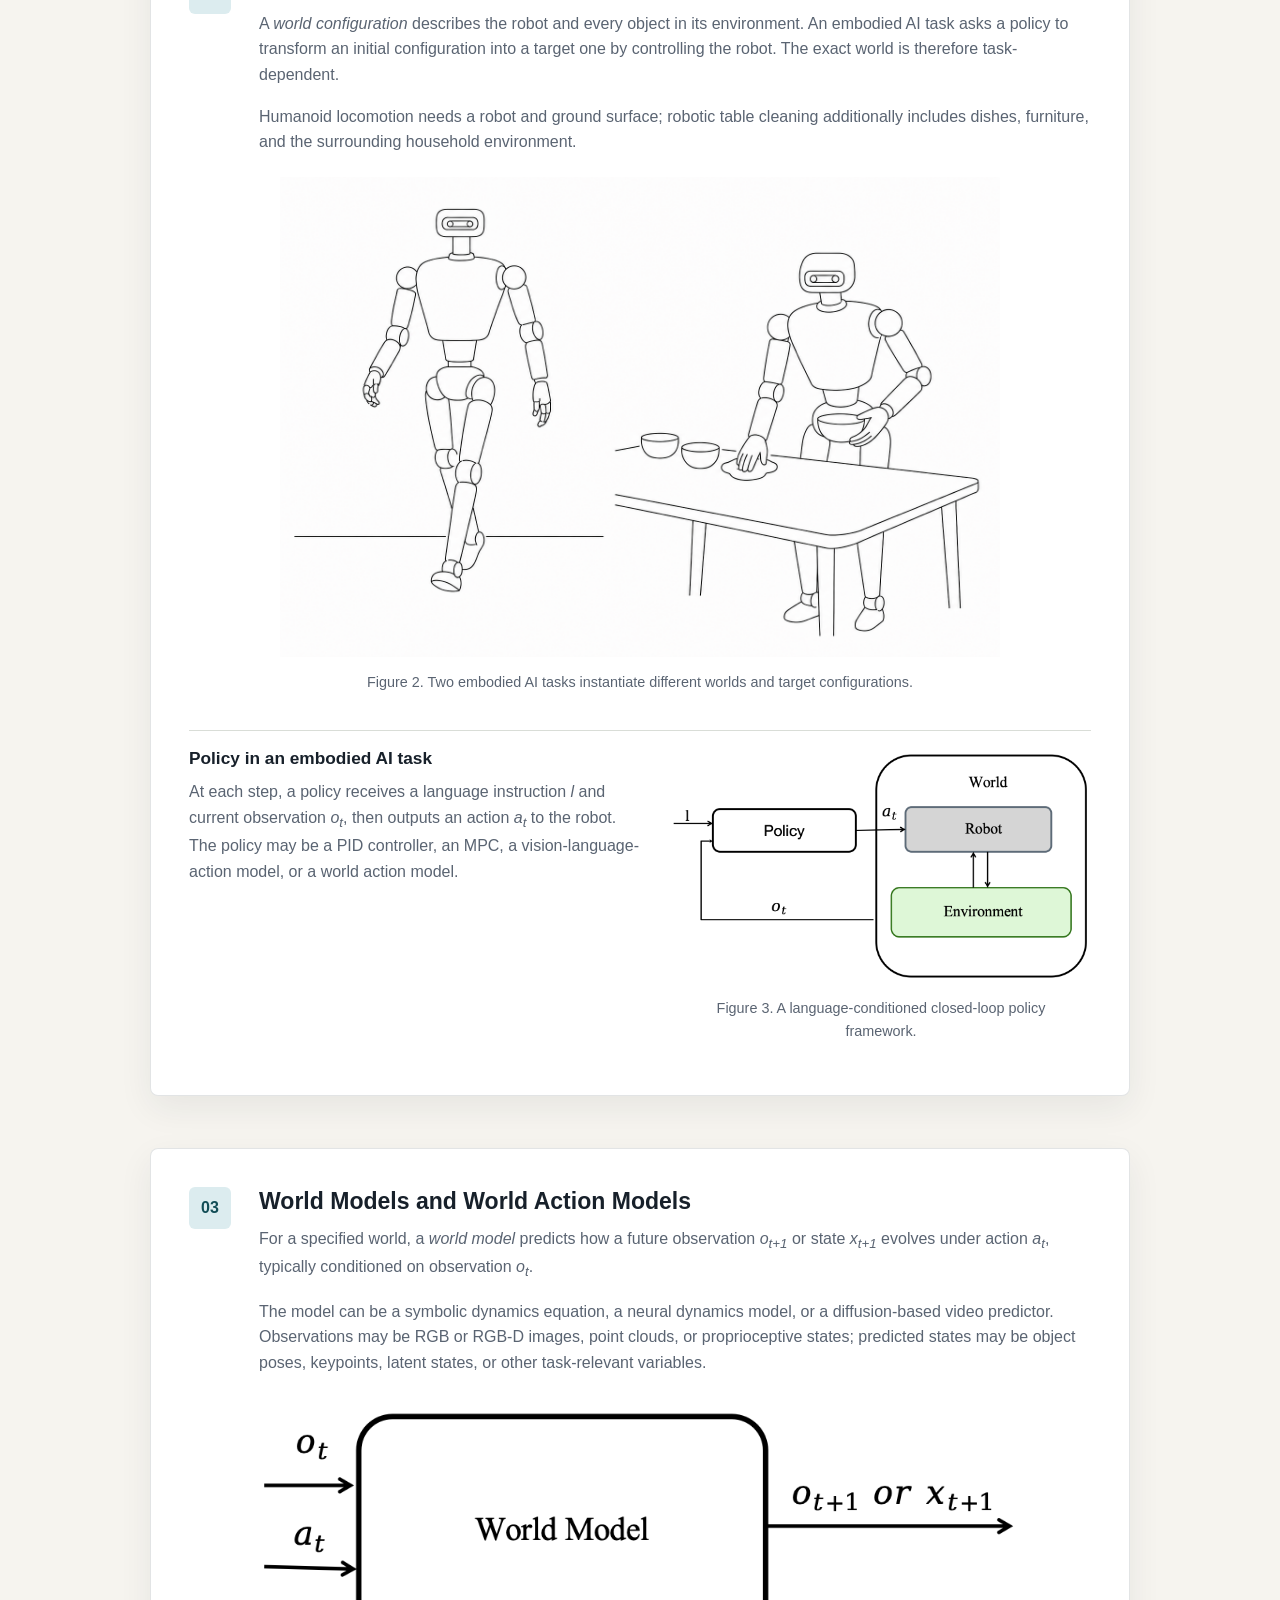
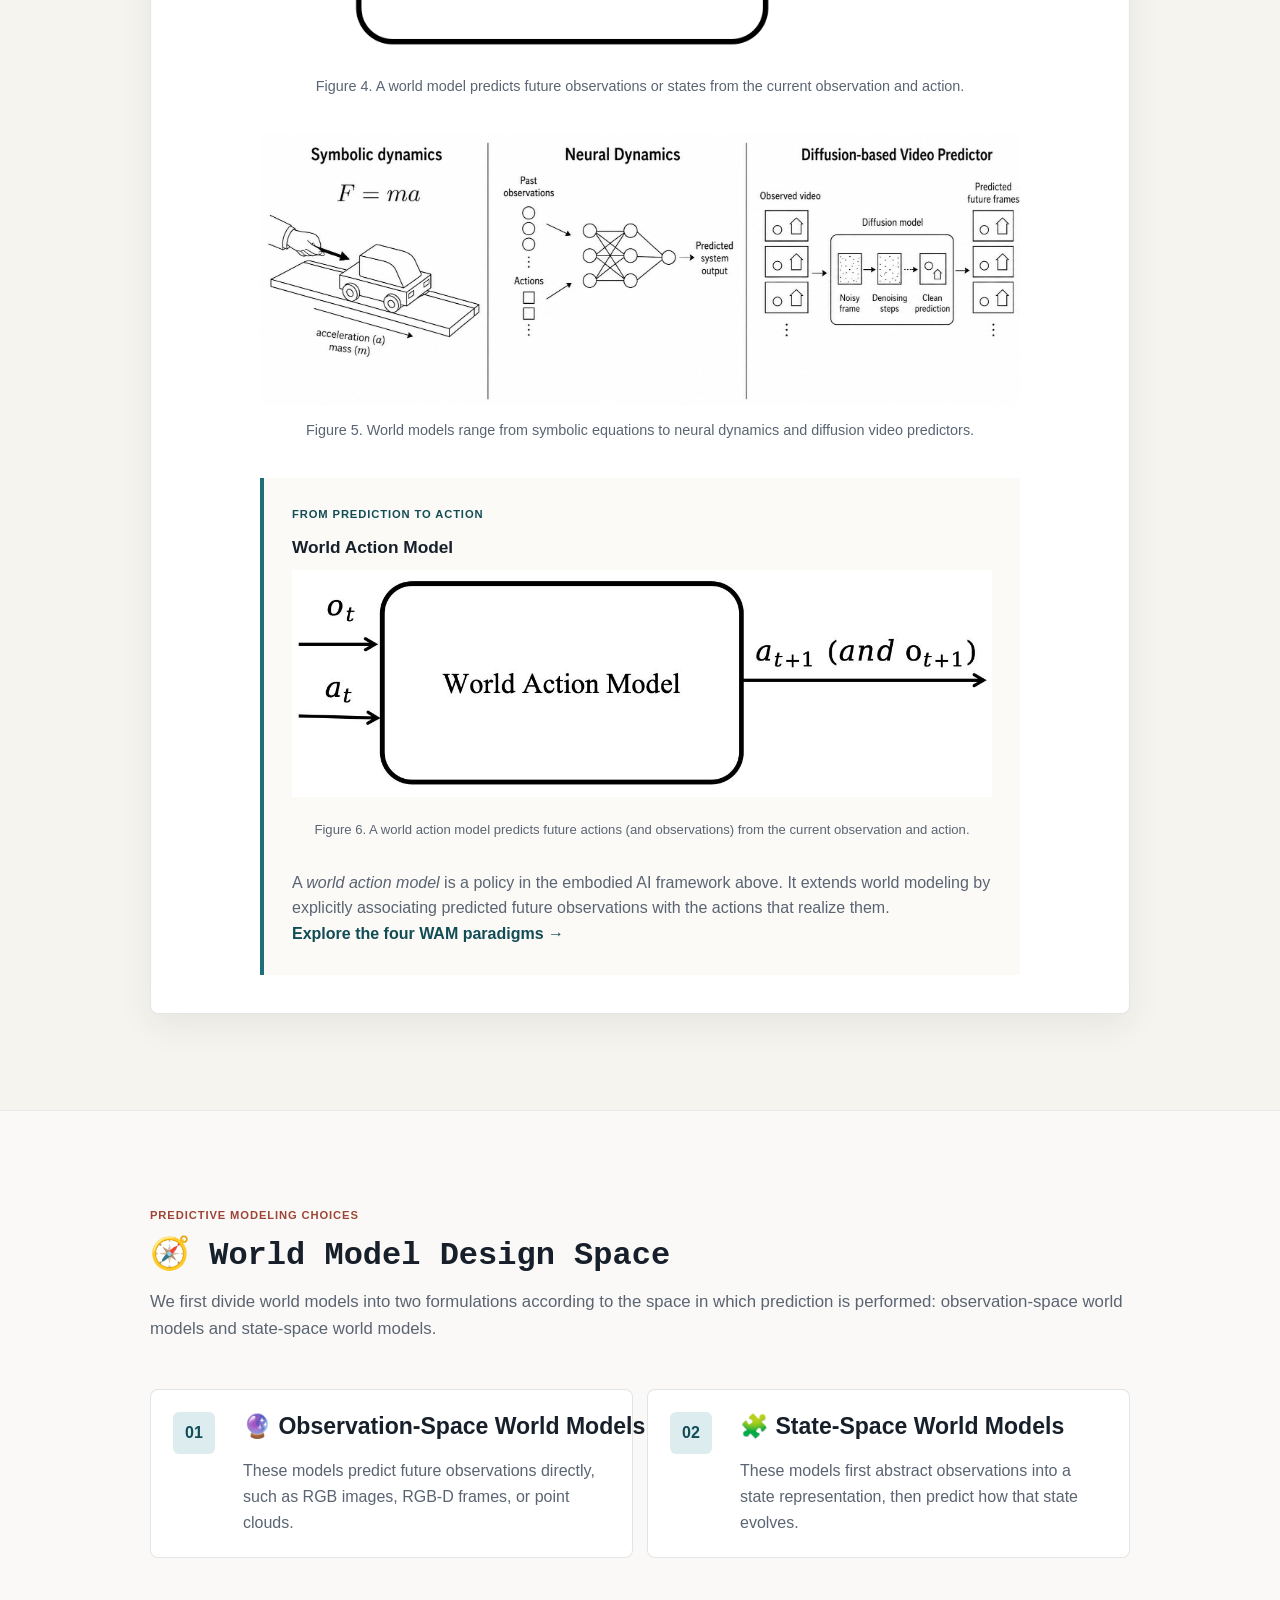
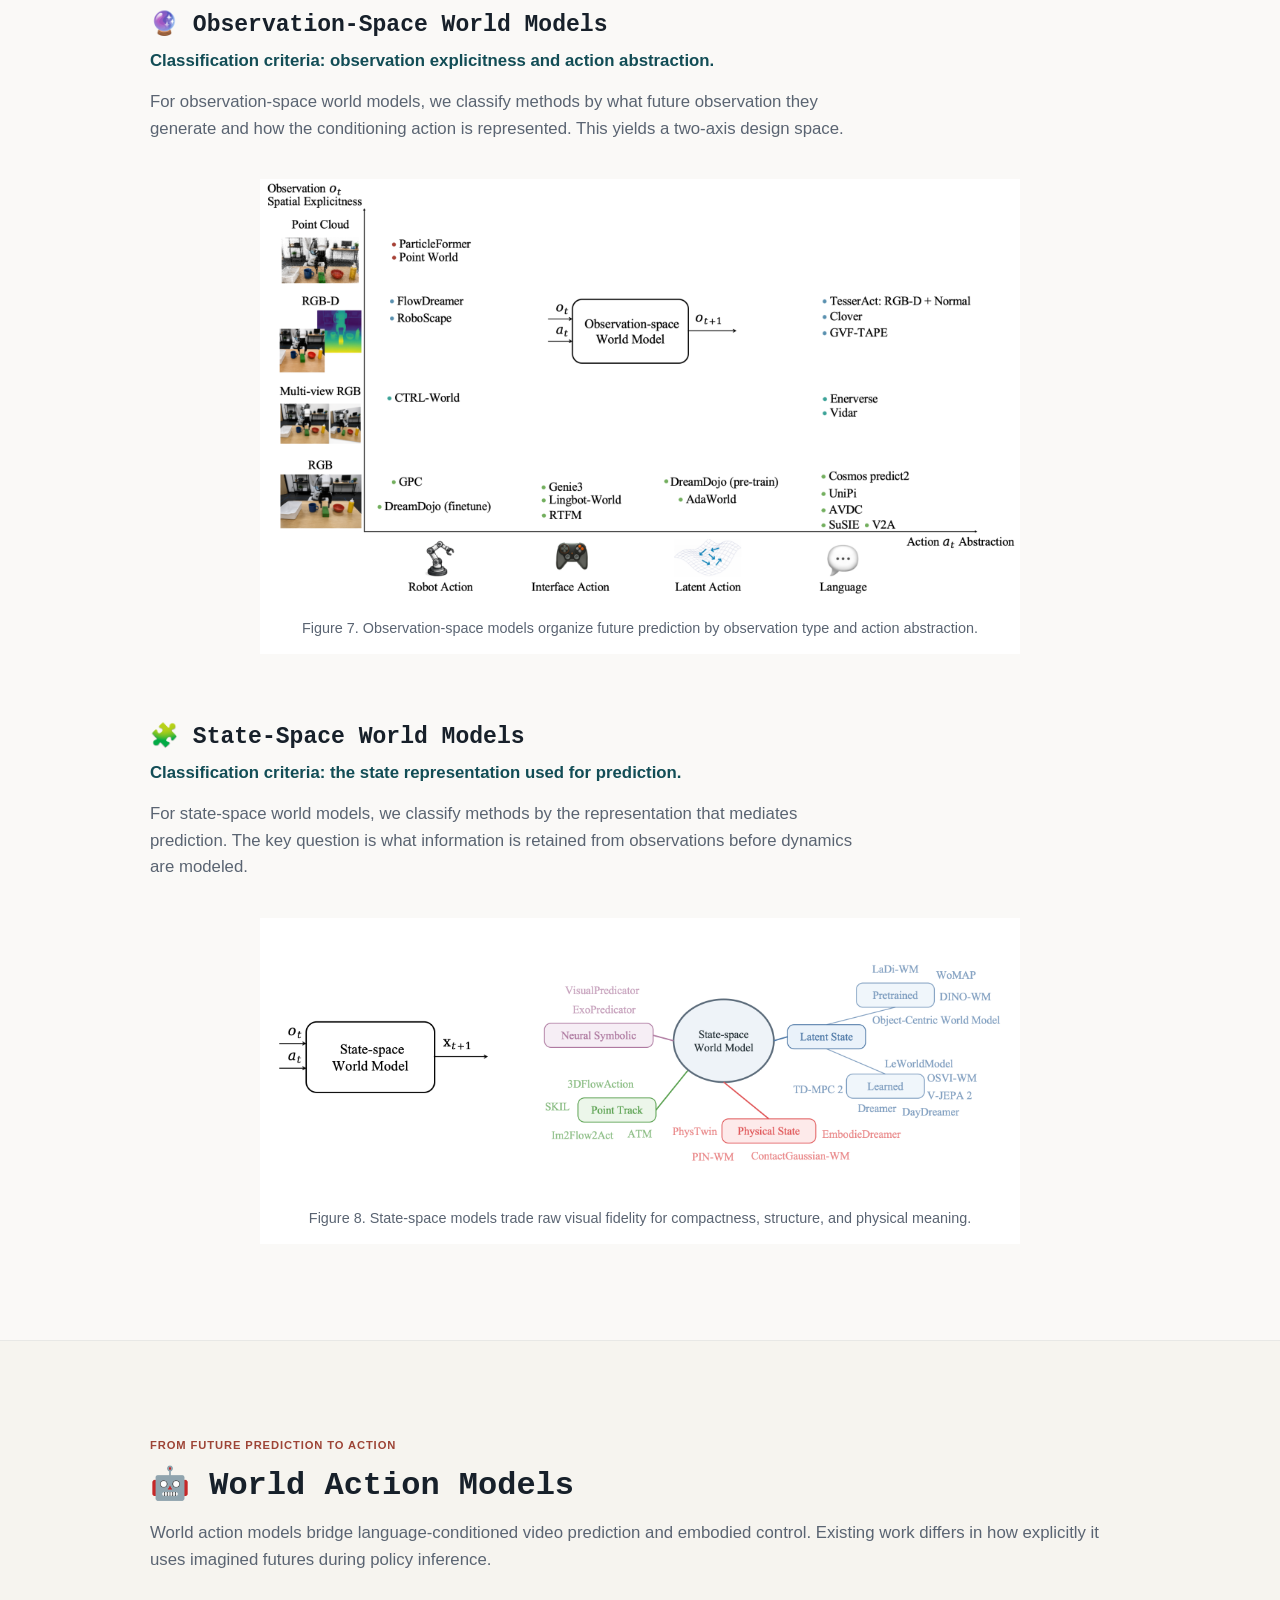
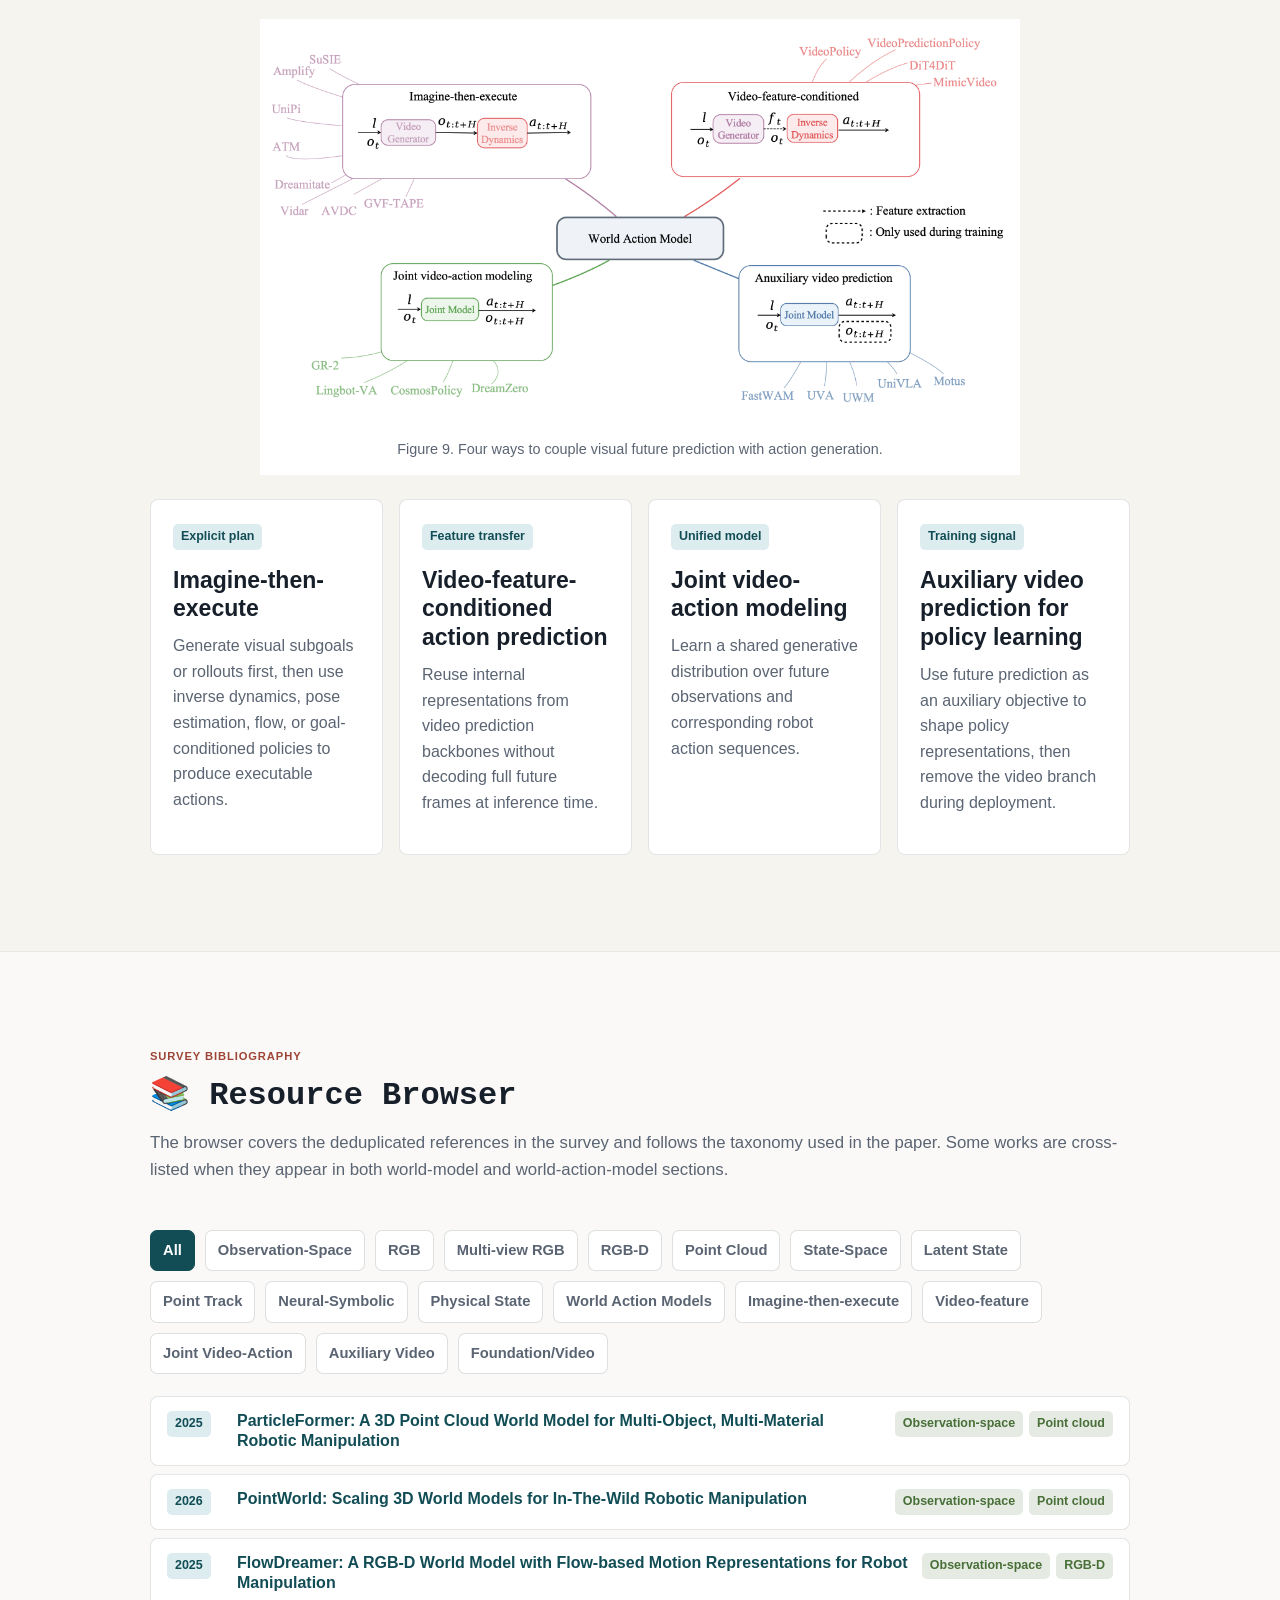
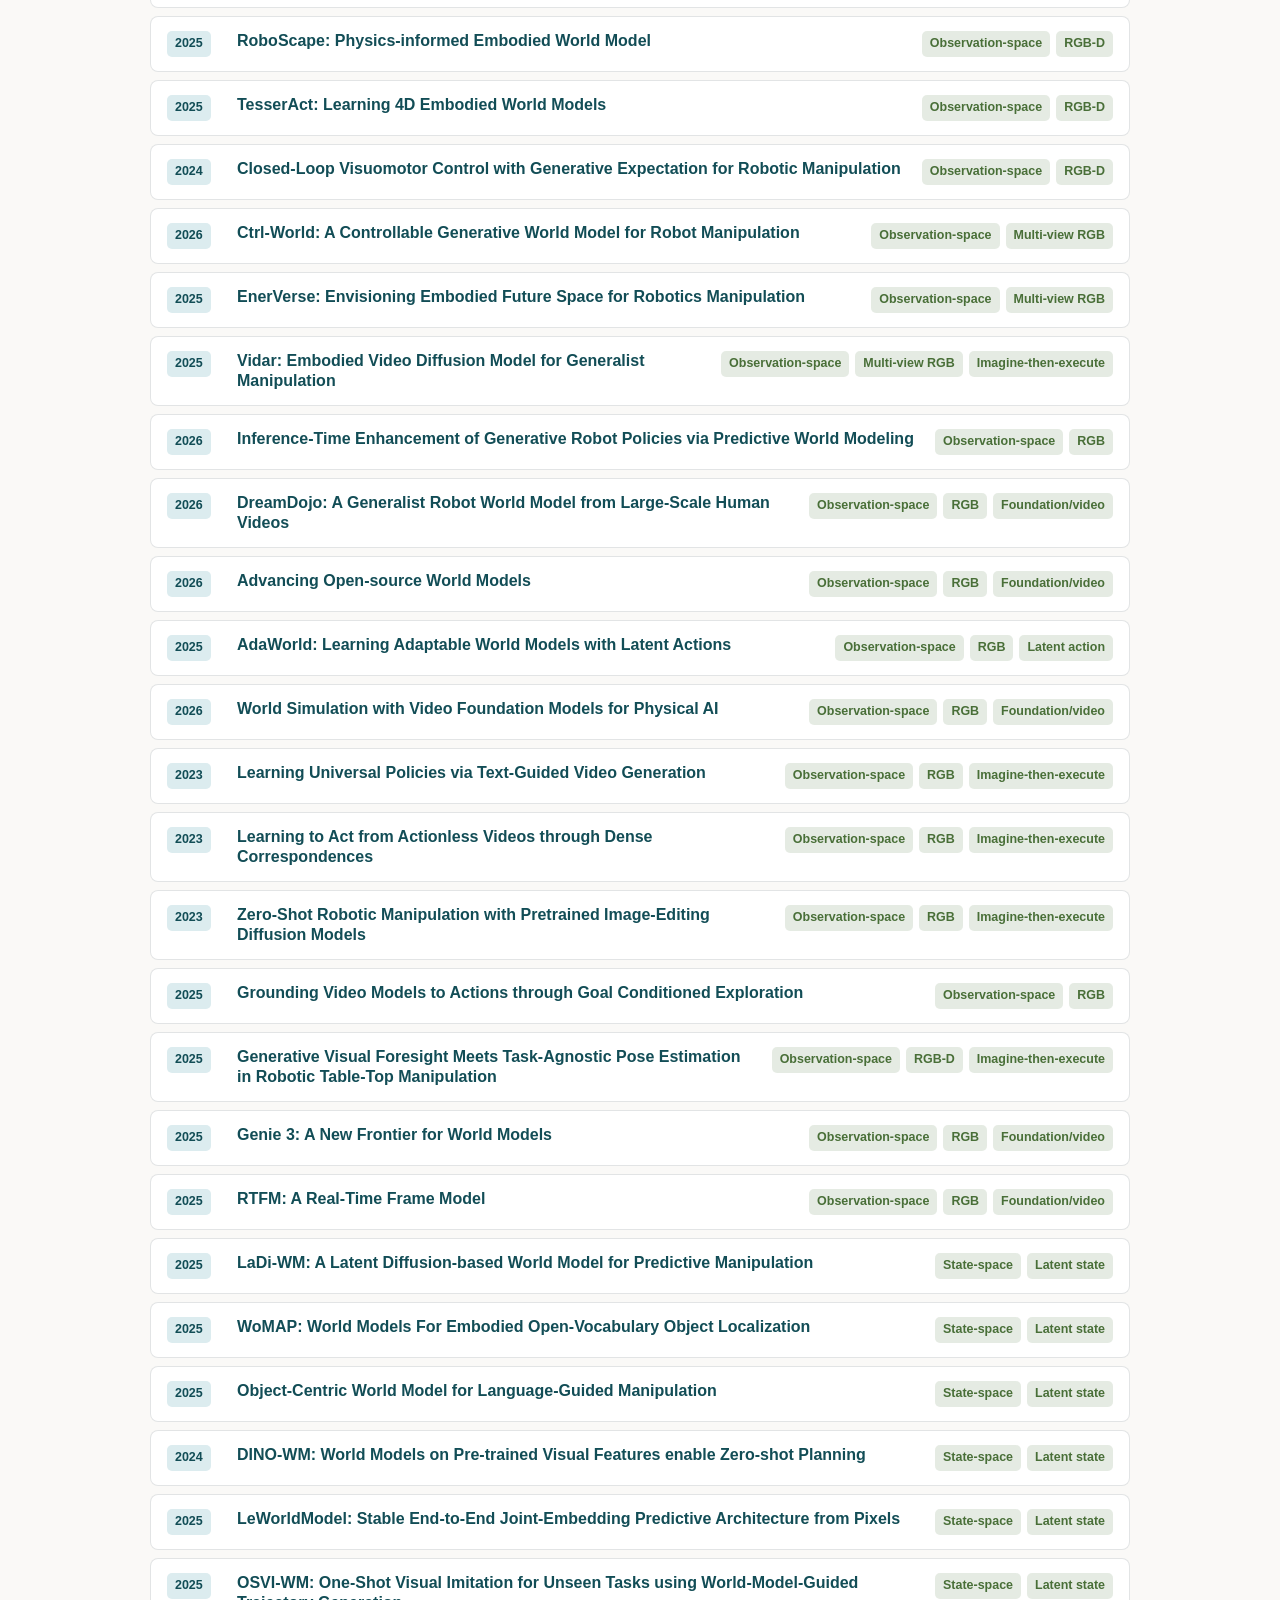
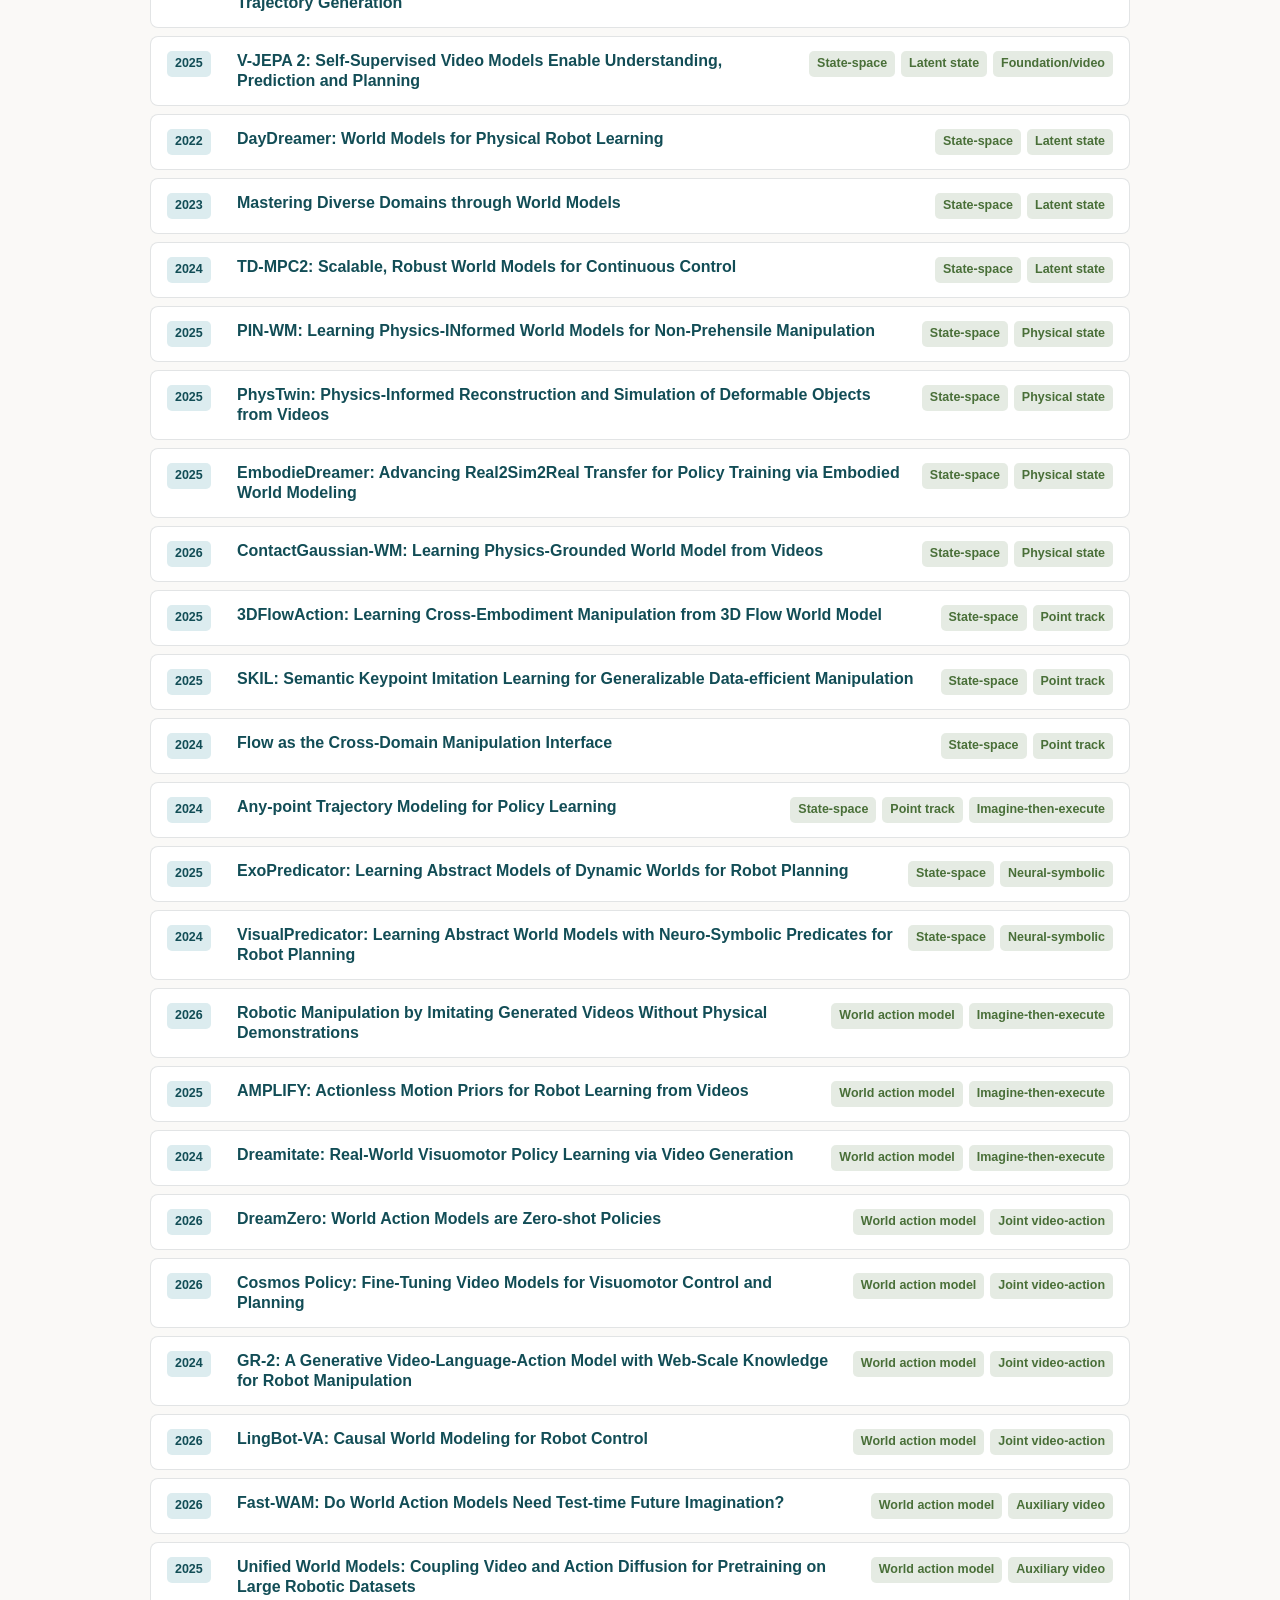
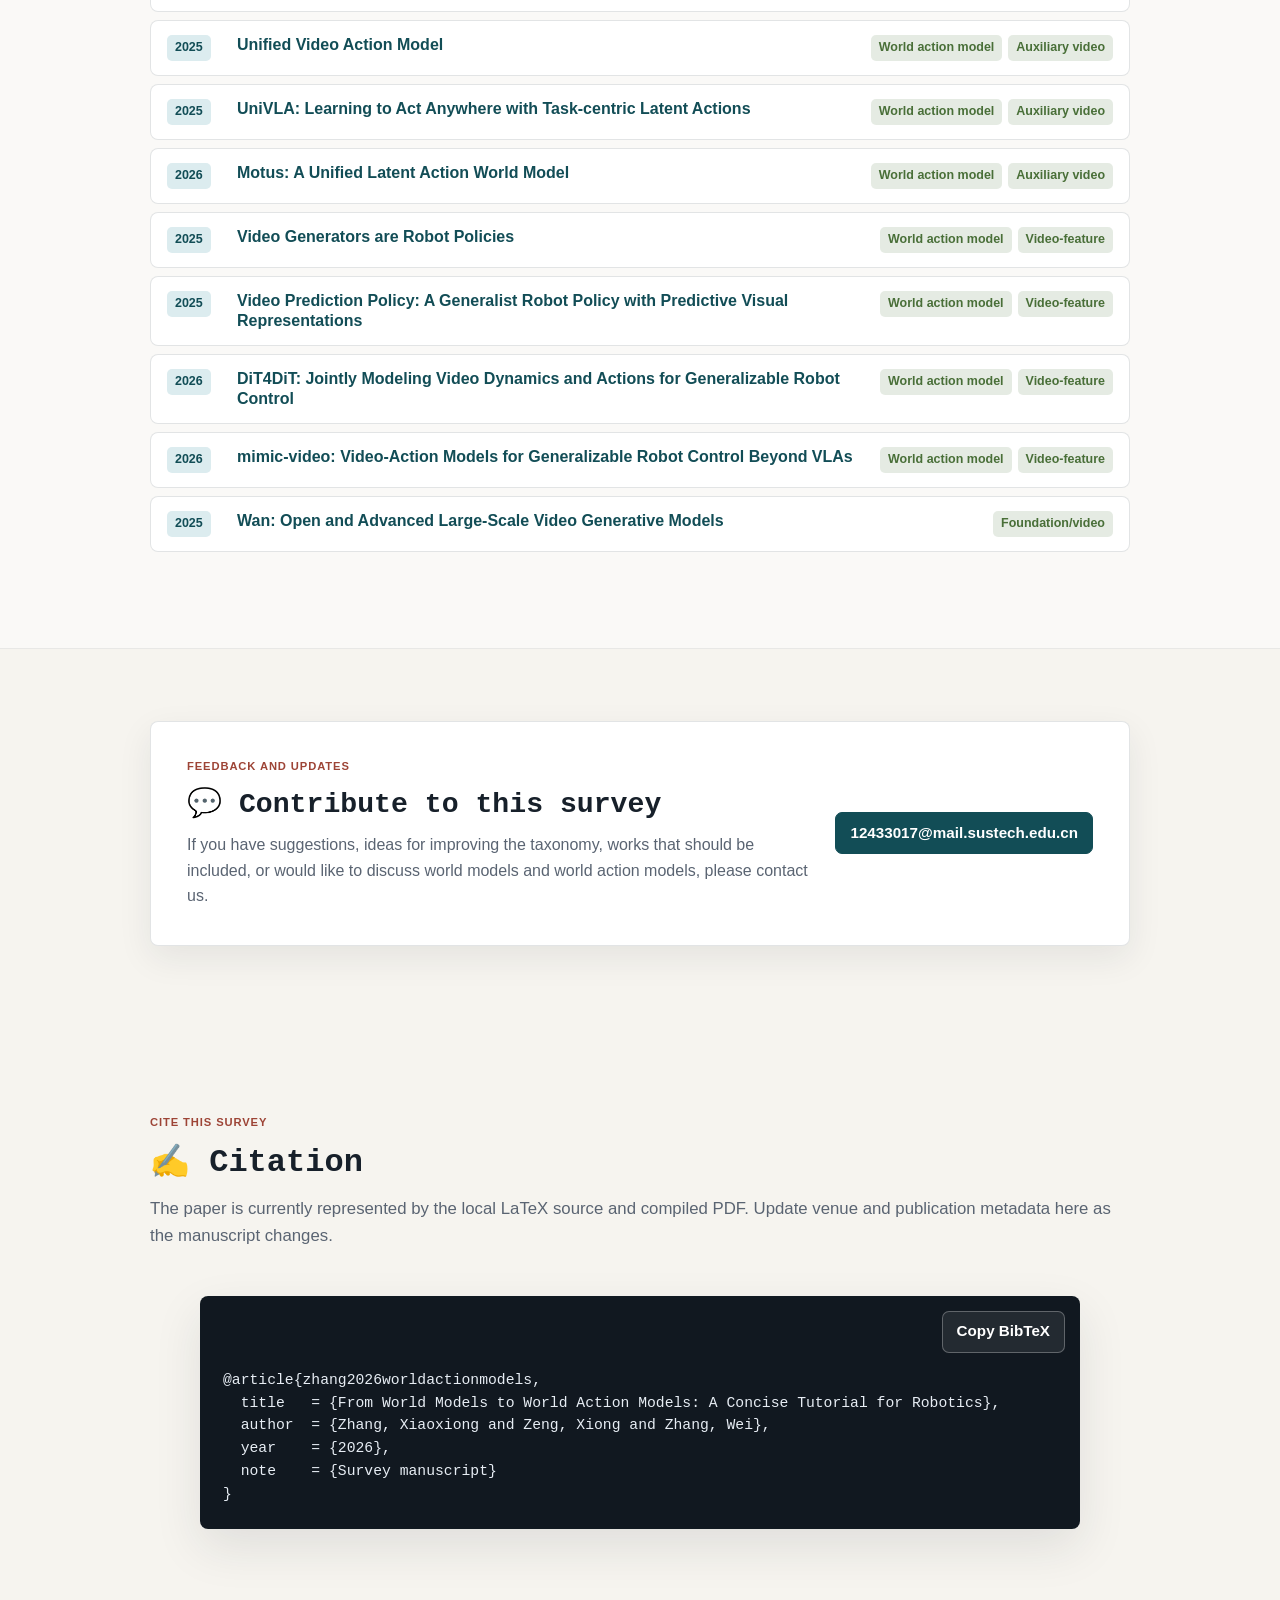
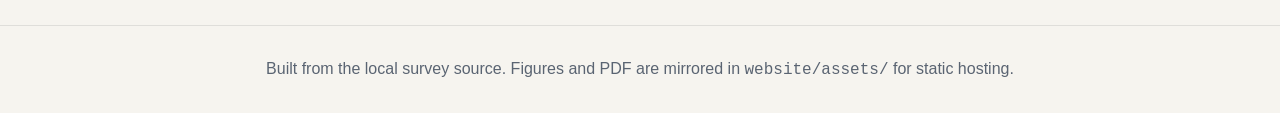
==== commit 5b6e72a4: "publish updated website figures" ====
--- a/index.html
+++ b/index.html
@@ -83,8 +83,8 @@
               </div>
             </div>
             <figure class="introduction-figure compact">
-              <a href="assets/world.pdf" aria-label="Open the components of a world figure as a PDF">
-                <img src="assets/world.png" alt="A world consists of a robot and an environment containing objects of interest and the ambient environment.">
+              <a href="assets/world.pdf?v=20260713" aria-label="Open the components of a world figure as a PDF">
+                <img src="assets/world.png?v=20260713" alt="A world consists of a robot and an environment containing objects of interest and the ambient environment.">
               </a>
               <figcaption>Figure 1. Components of a task-specific world.</figcaption>
             </figure>
@@ -110,8 +110,8 @@
               </div>
             </div>
             <figure class="introduction-figure">
-              <a href="assets/two_tasks.pdf" aria-label="Open embodied AI task examples as a PDF">
-                <img src="assets/two_tasks.png" alt="Humanoid locomotion and robotic table-cleaning as two examples of task-specific worlds.">
+              <a href="assets/two_tasks.pdf?v=20260713" aria-label="Open embodied AI task examples as a PDF">
+                <img src="assets/two_tasks.png?v=20260713" alt="Humanoid locomotion and robotic table-cleaning as two examples of task-specific worlds.">
               </a>
               <figcaption>Figure 2. Two embodied AI tasks instantiate different worlds and target configurations.</figcaption>
             </figure>
@@ -127,8 +127,8 @@
                 </p>
               </div>
               <figure class="introduction-figure">
-                <a href="assets/policy_all.pdf" aria-label="Open the closed-loop policy framework as a PDF">
-                  <img src="assets/policy_all.png" alt="A language instruction and current world observation feed a policy that sends an action to the robot in a closed loop.">
+                <a href="assets/policy_all.pdf?v=20260713" aria-label="Open the closed-loop policy framework as a PDF">
+                  <img src="assets/policy_all.png?v=20260713" alt="A language instruction and current world observation feed a policy that sends an action to the robot in a closed loop.">
                 </a>
                 <figcaption>Figure 3. A language-conditioned closed-loop policy framework.</figcaption>
               </figure>
@@ -157,14 +157,14 @@
               </div>
             </div>
             <figure class="introduction-figure wide">
-              <a href="assets/world_model.pdf" aria-label="Open the world model architecture figure as a PDF">
-                <img src="assets/world_model.png" alt="A world model predicts future observations or states from observation history and an action.">
+              <a href="assets/world_model.pdf?v=20260713" aria-label="Open the world model architecture figure as a PDF">
+                <img src="assets/world_model.png?v=20260713" alt="A world model predicts future observations or states from observation history and an action.">
               </a>
               <figcaption>Figure 4. A world model predicts future observations or states from the current observation and action.</figcaption>
             </figure>
             <figure class="introduction-figure wide">
-              <a href="assets/world_model_examples.pdf" aria-label="Open examples of world models as a PDF">
-                <img src="assets/world_model_examples.png" alt="Examples spanning symbolic, neural, and diffusion-based world models.">
+              <a href="assets/world_model_examples.pdf?v=20260713" aria-label="Open examples of world models as a PDF">
+                <img src="assets/world_model_examples.png?v=20260713" alt="Examples spanning symbolic, neural, and diffusion-based world models.">
               </a>
               <figcaption>Figure 5. World models range from symbolic equations to neural dynamics and diffusion video predictors.</figcaption>
             </figure>
@@ -172,8 +172,8 @@
               <p class="eyebrow">From prediction to action</p>
               <h4>World Action Model</h4>
               <figure class="wam-callout-figure">
-                <a href="assets/world_action_model.pdf" aria-label="Open the world action model architecture figure as a PDF">
-                  <img src="assets/world_action_model.png" alt="A world action model predicts future actions and optionally future observations from the current observation and current action.">
+                <a href="assets/world_action_model.pdf?v=20260713" aria-label="Open the world action model architecture figure as a PDF">
+                  <img src="assets/world_action_model.png?v=20260713" alt="A world action model predicts future actions and optionally future observations from the current observation and current action.">
                 </a>
                 <figcaption>Figure 6. A world action model predicts future actions (and observations) from the current observation and action.</figcaption>
               </figure>
@@ -233,9 +233,9 @@
               </p>
             </div>
             <figure class="figure-panel large">
-              <a href="assets/obsWM.pdf">
+              <a href="assets/obsWM.pdf?v=20260713">
                 <img
-                  src="assets/obsWM.png"
+                  src="assets/obsWM.png?v=20260713"
                   alt="Design space of observation-space world models."
                 >
               </a>
@@ -257,9 +257,9 @@
               </p>
             </div>
             <figure class="figure-panel large">
-              <a href="assets/stateWM.pdf">
+              <a href="assets/stateWM.pdf?v=20260713">
                 <img
-                  src="assets/stateWM.png"
+                  src="assets/stateWM.png?v=20260713"
                   alt="Design space of state-space world models."
                 >
               </a>
@@ -281,9 +281,9 @@
         </div>
 
         <figure class="wide-figure">
-          <a href="assets/wam.pdf">
+          <a href="assets/wam.pdf?v=20260713">
             <img
-              src="assets/wam.png"
+              src="assets/wam.png?v=20260713"
               alt="Taxonomy of world action model paradigms."
             >
           </a>
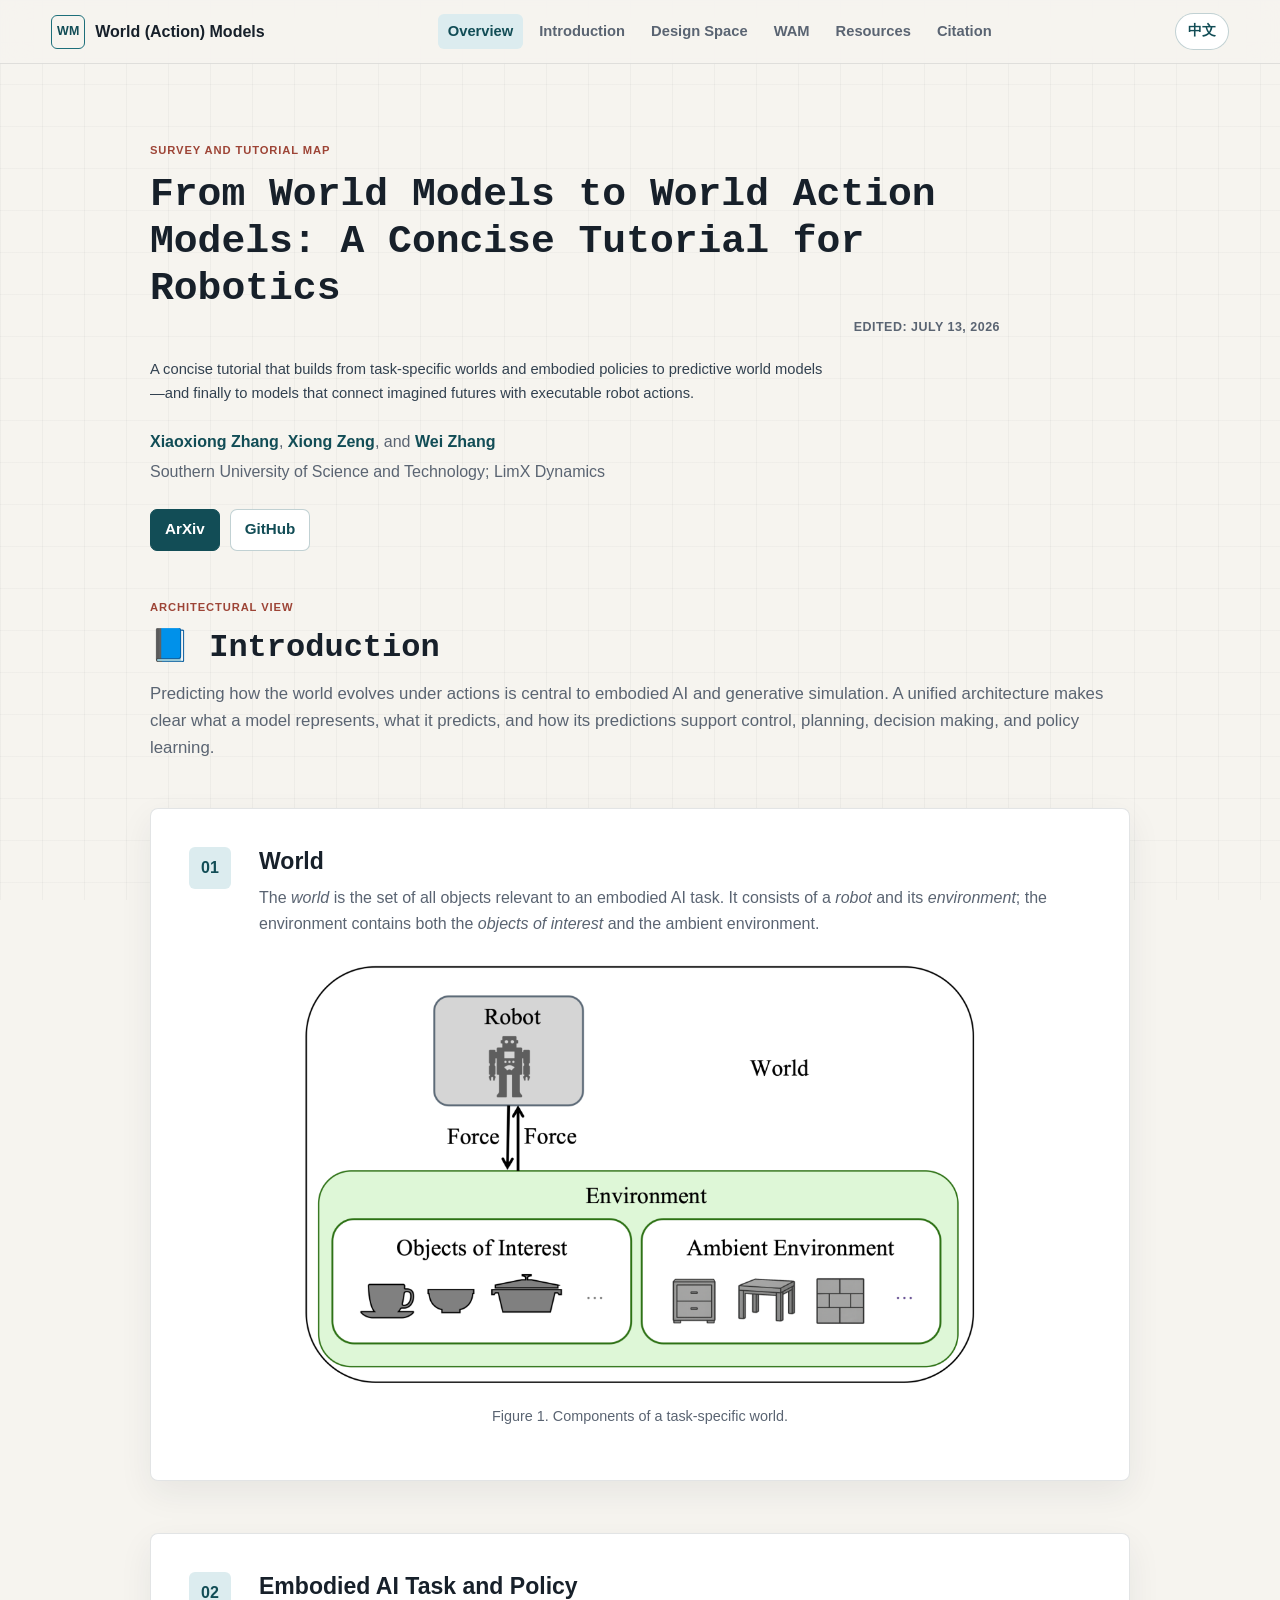
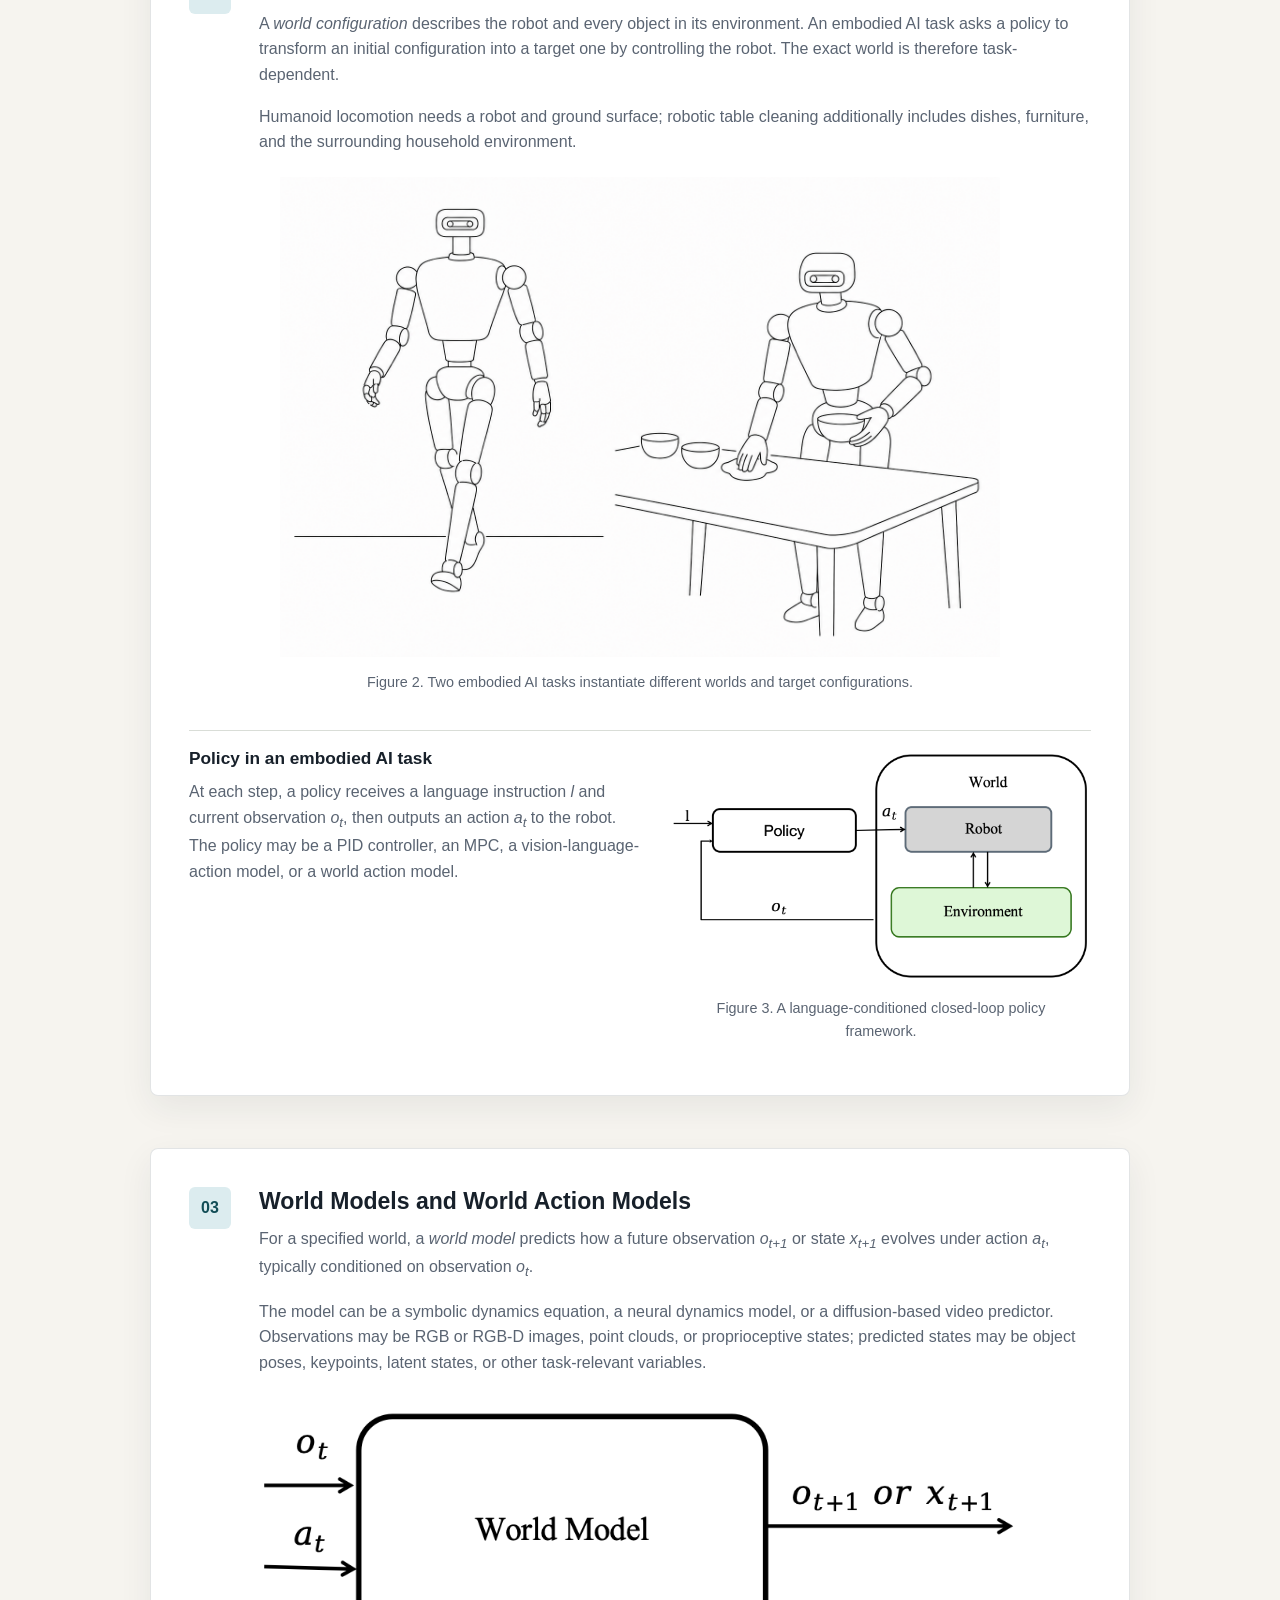
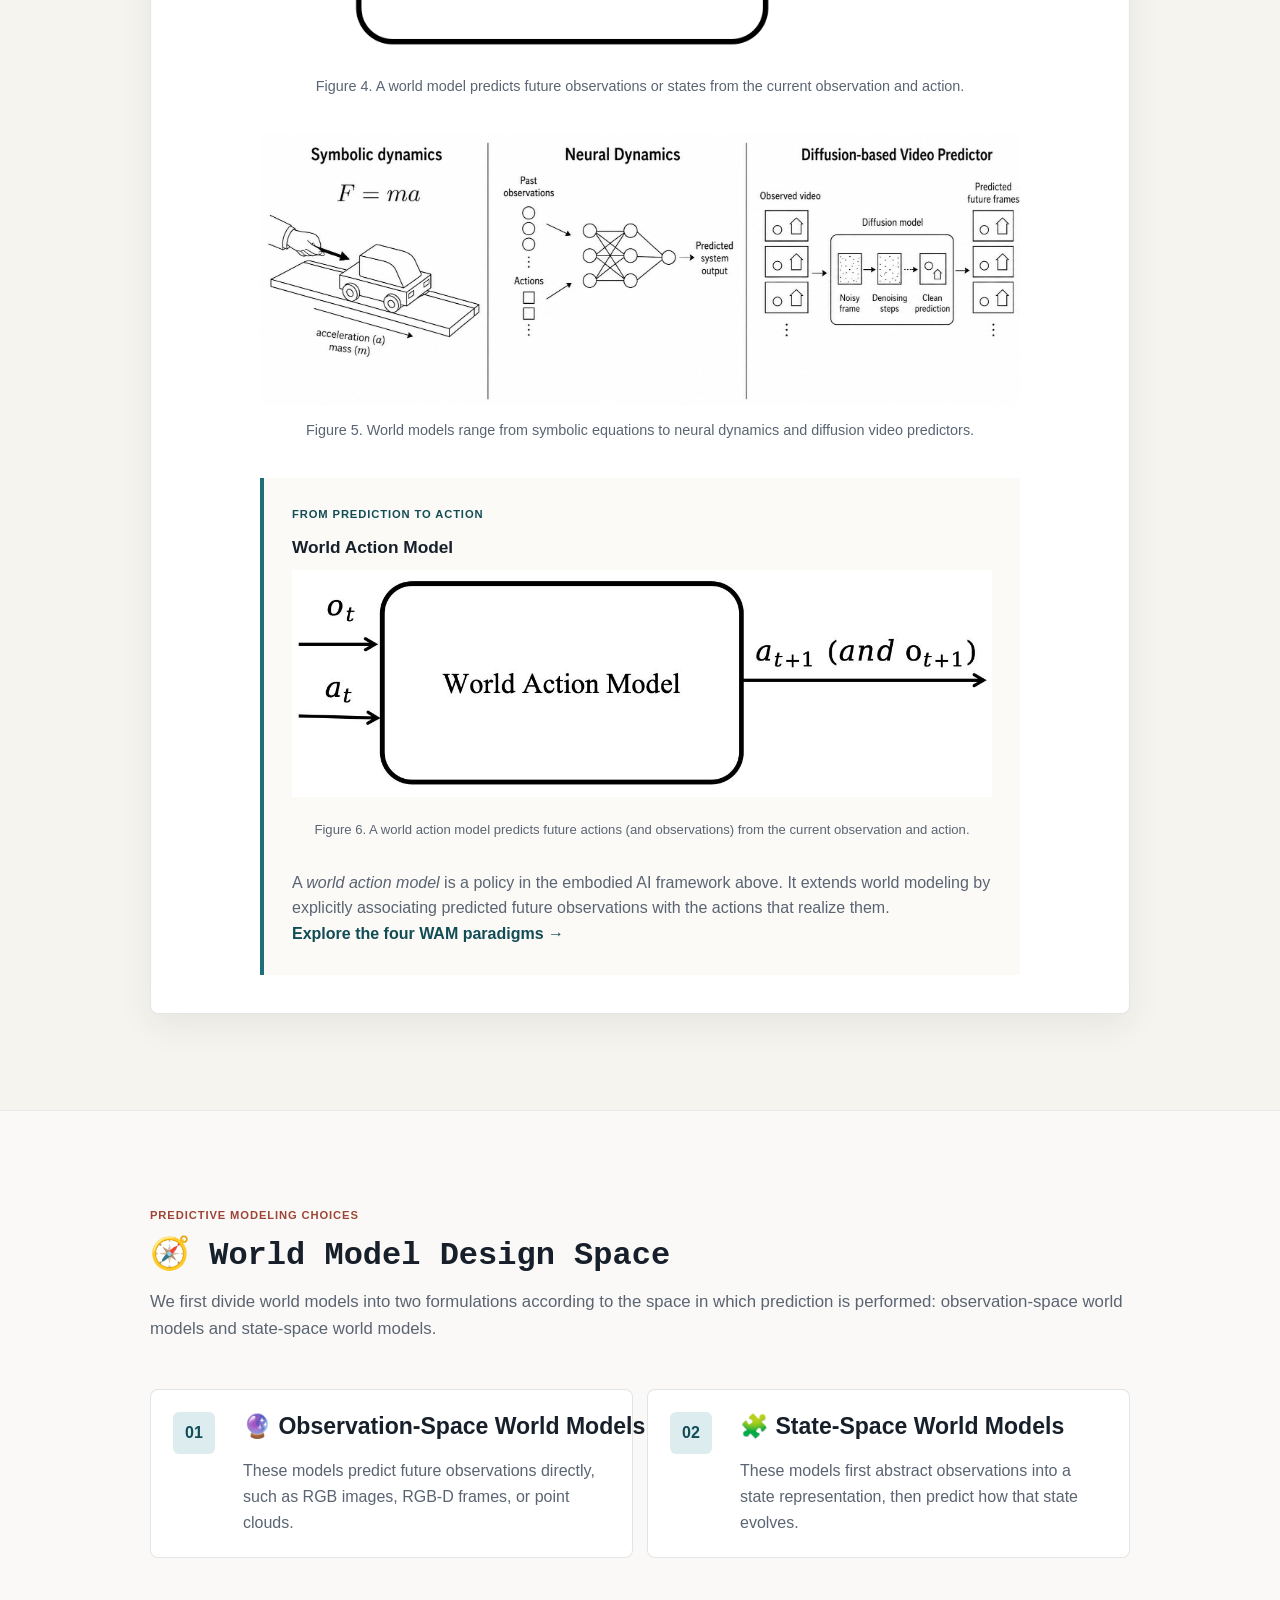
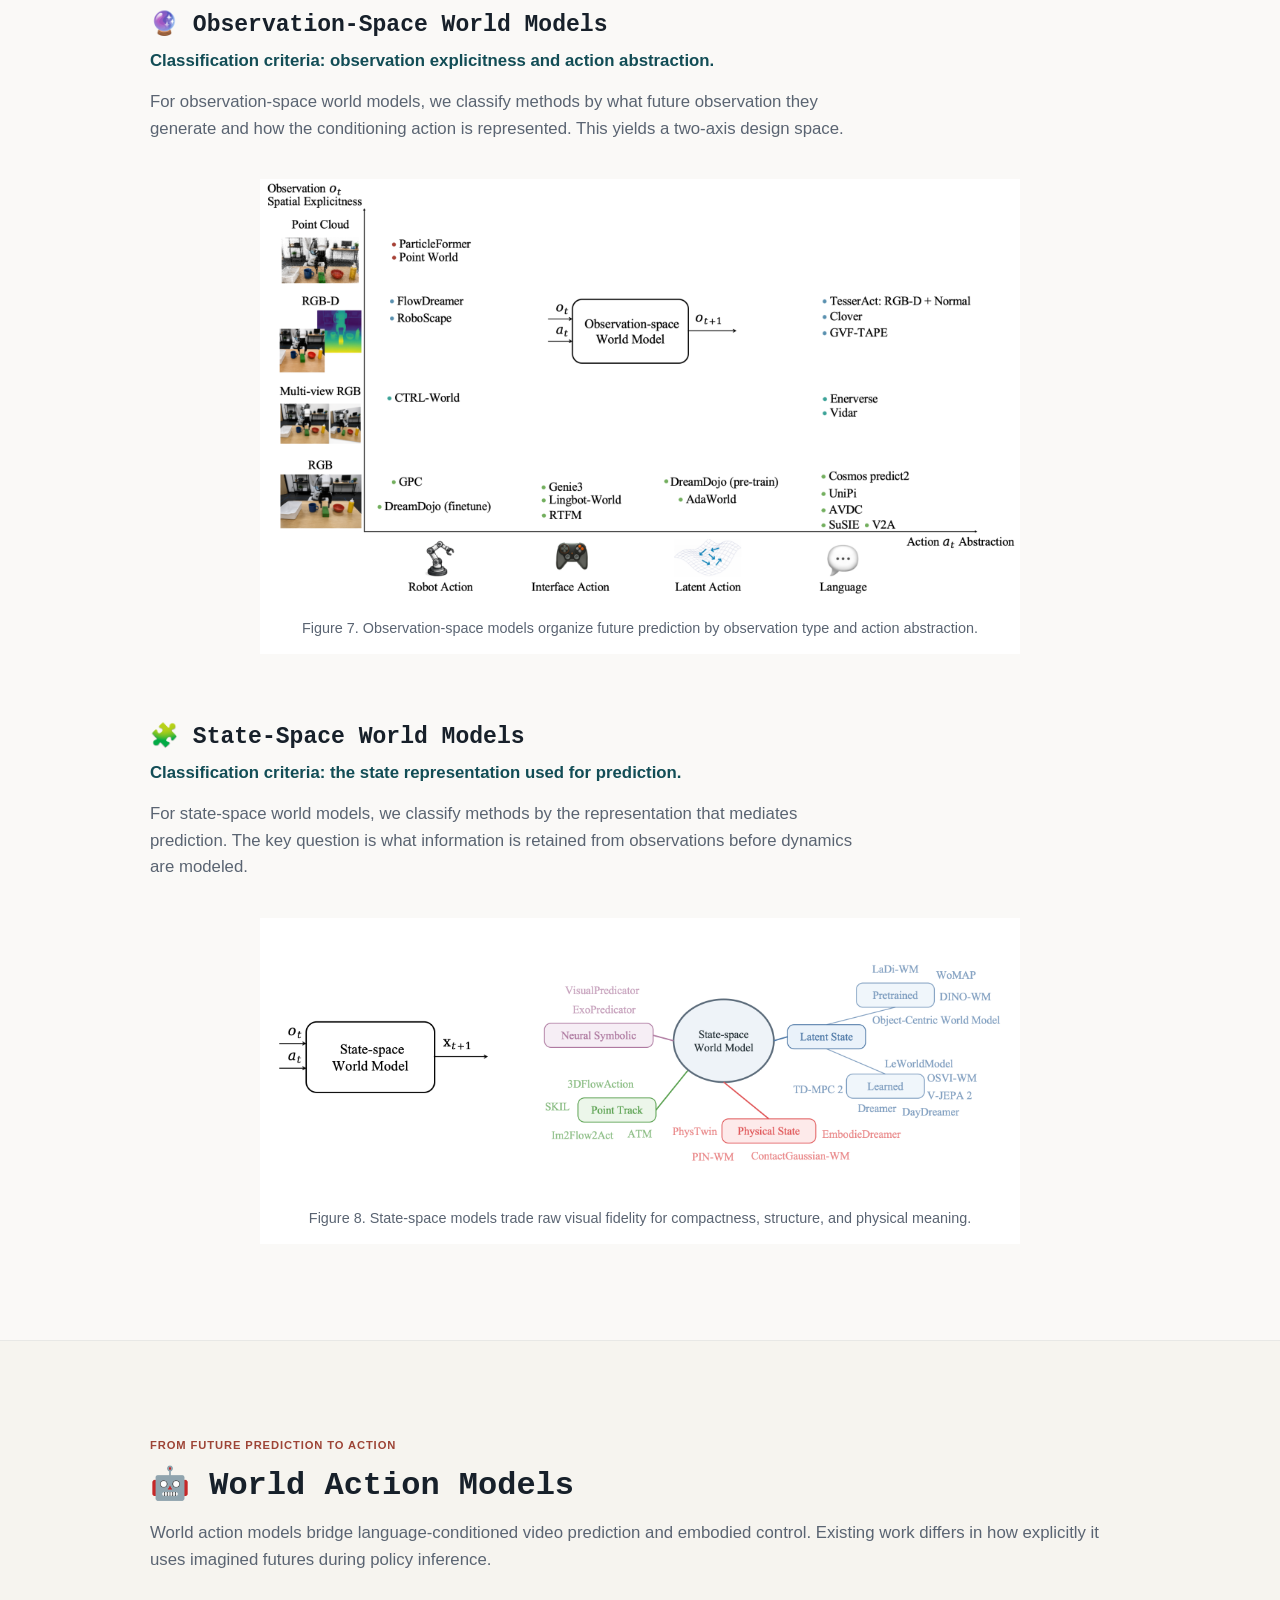
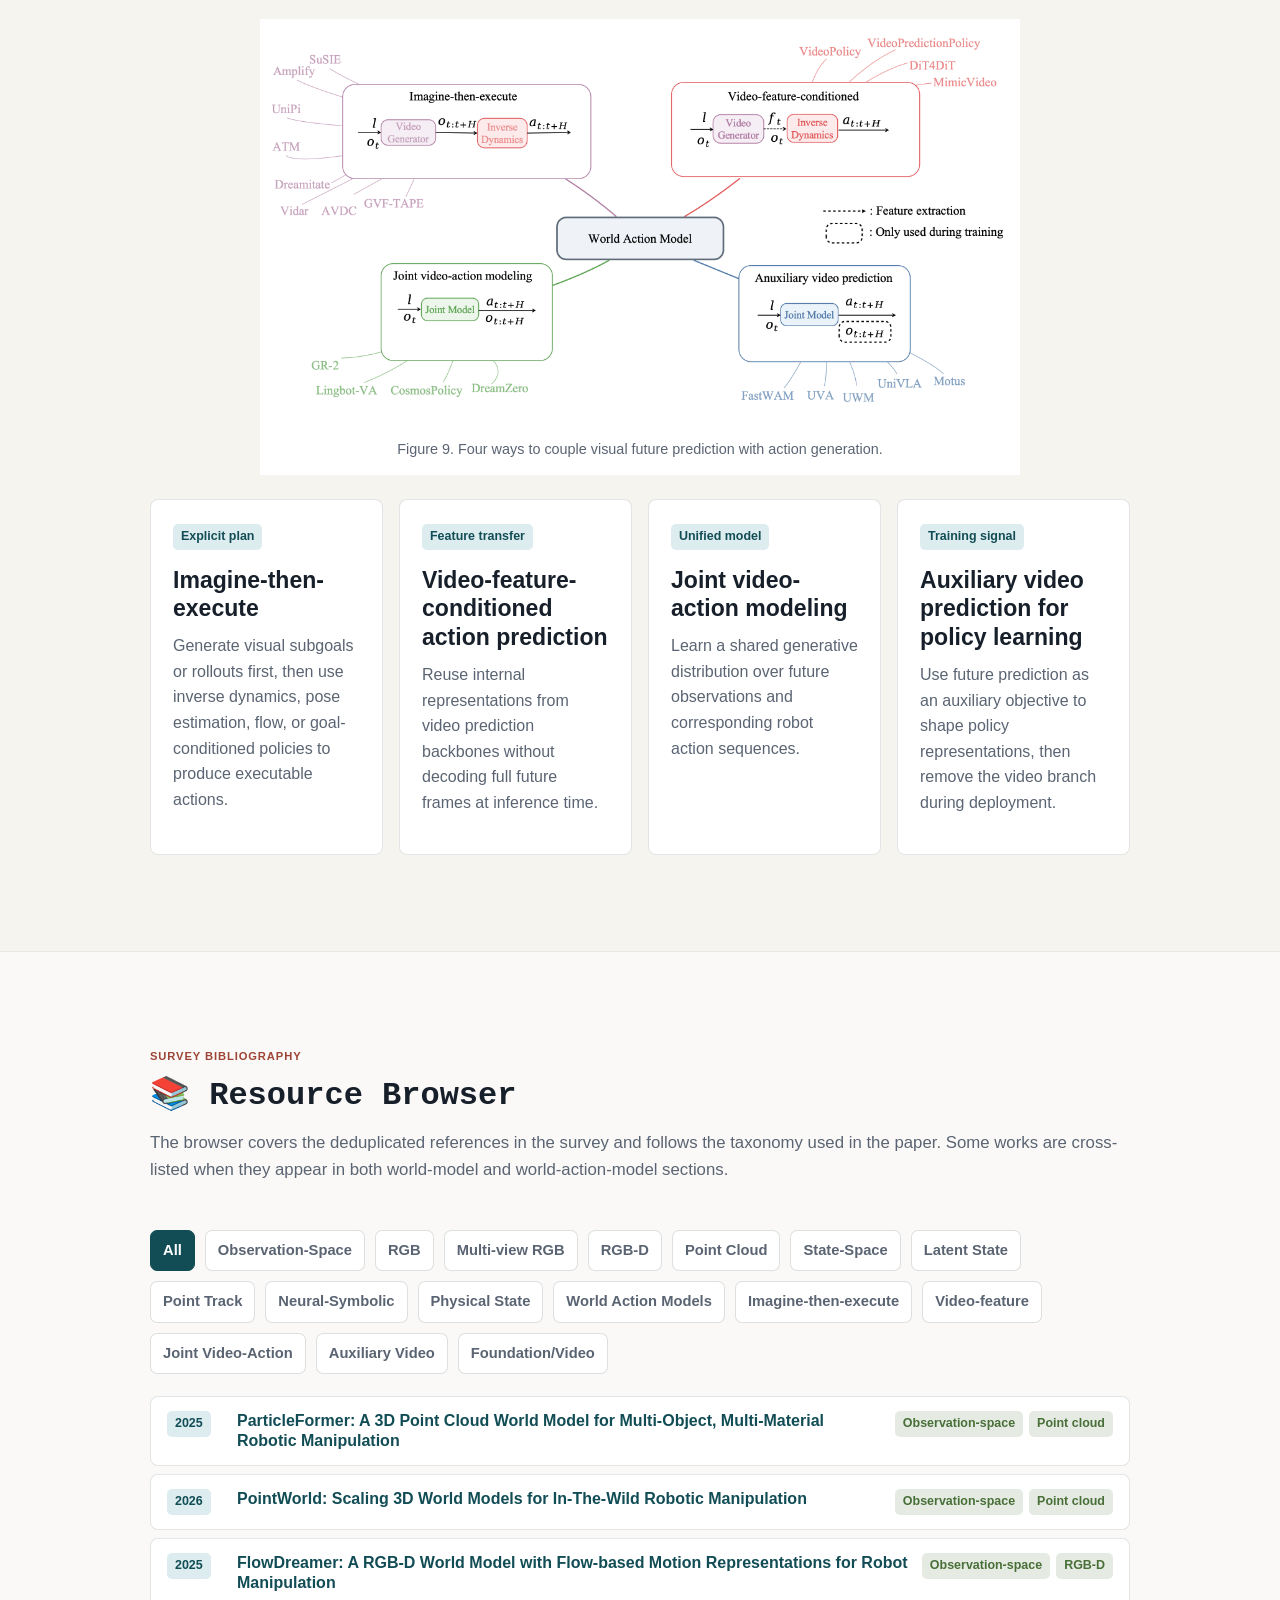
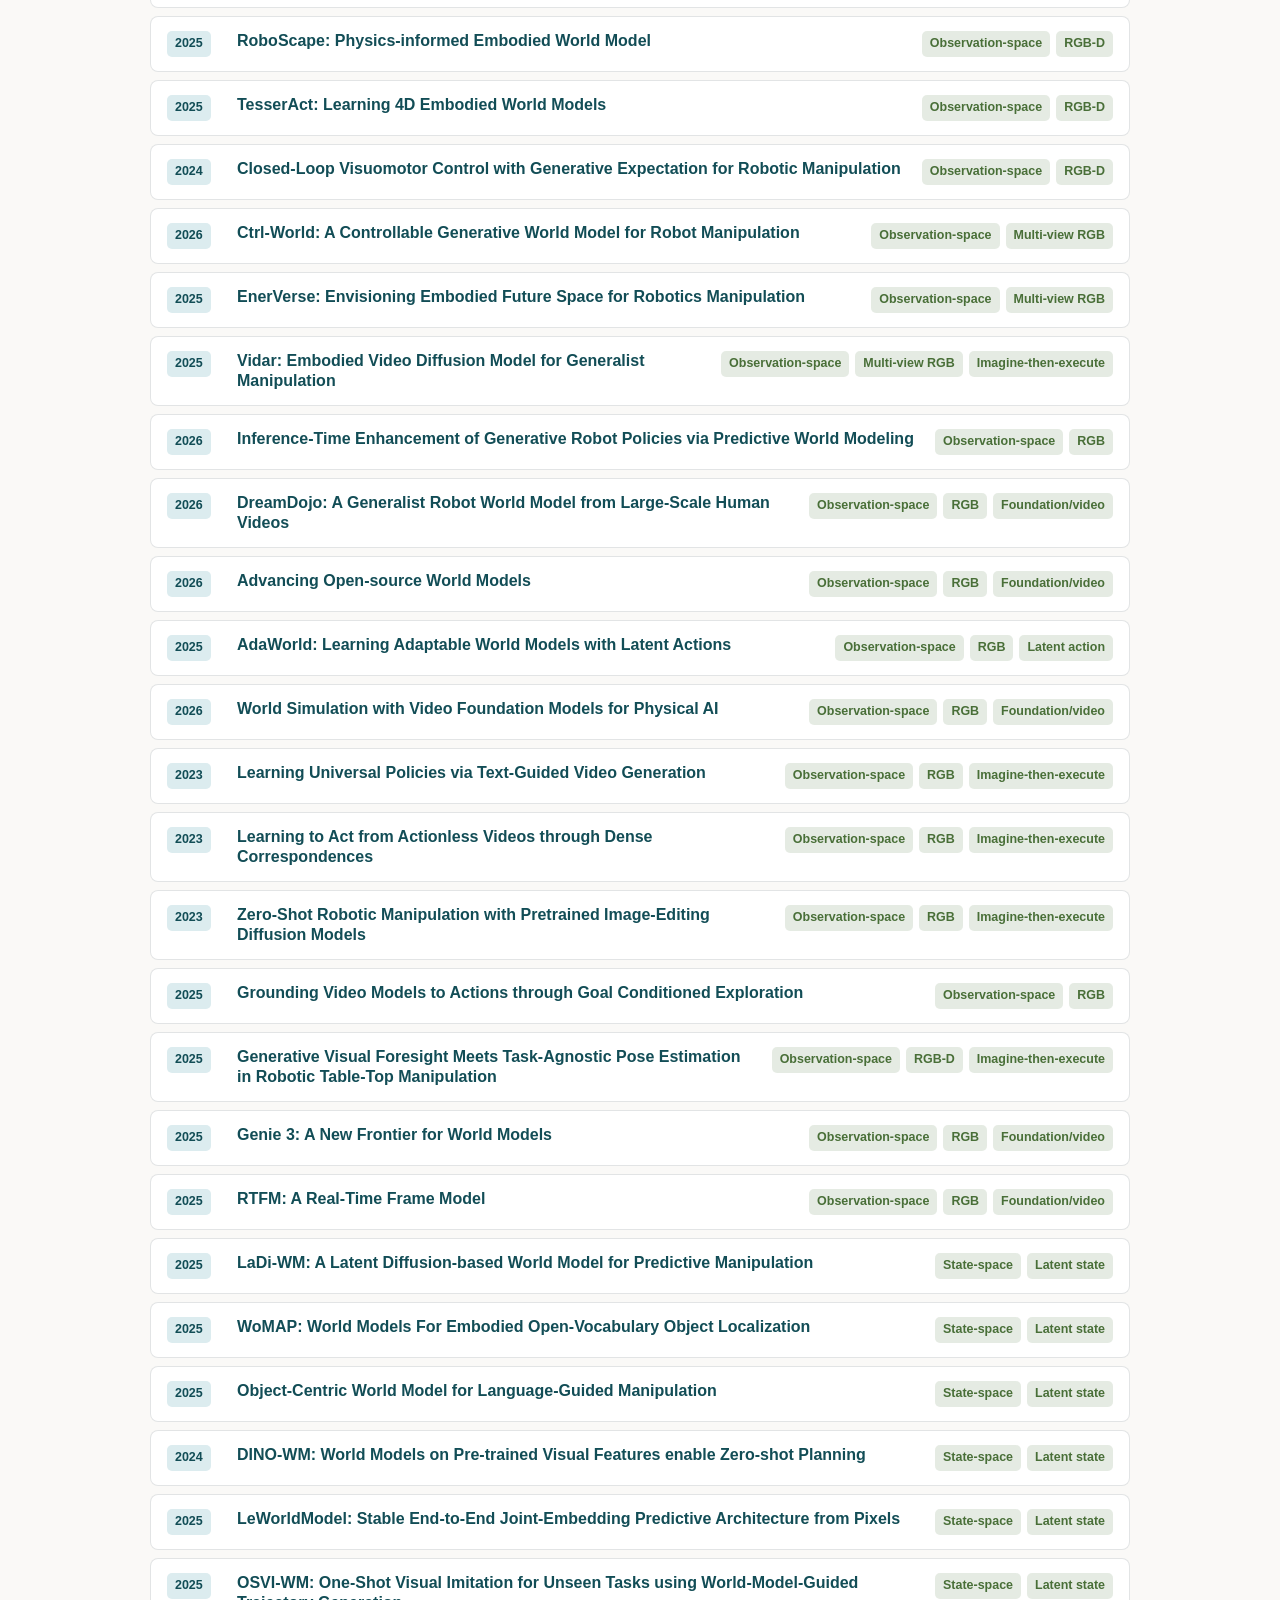
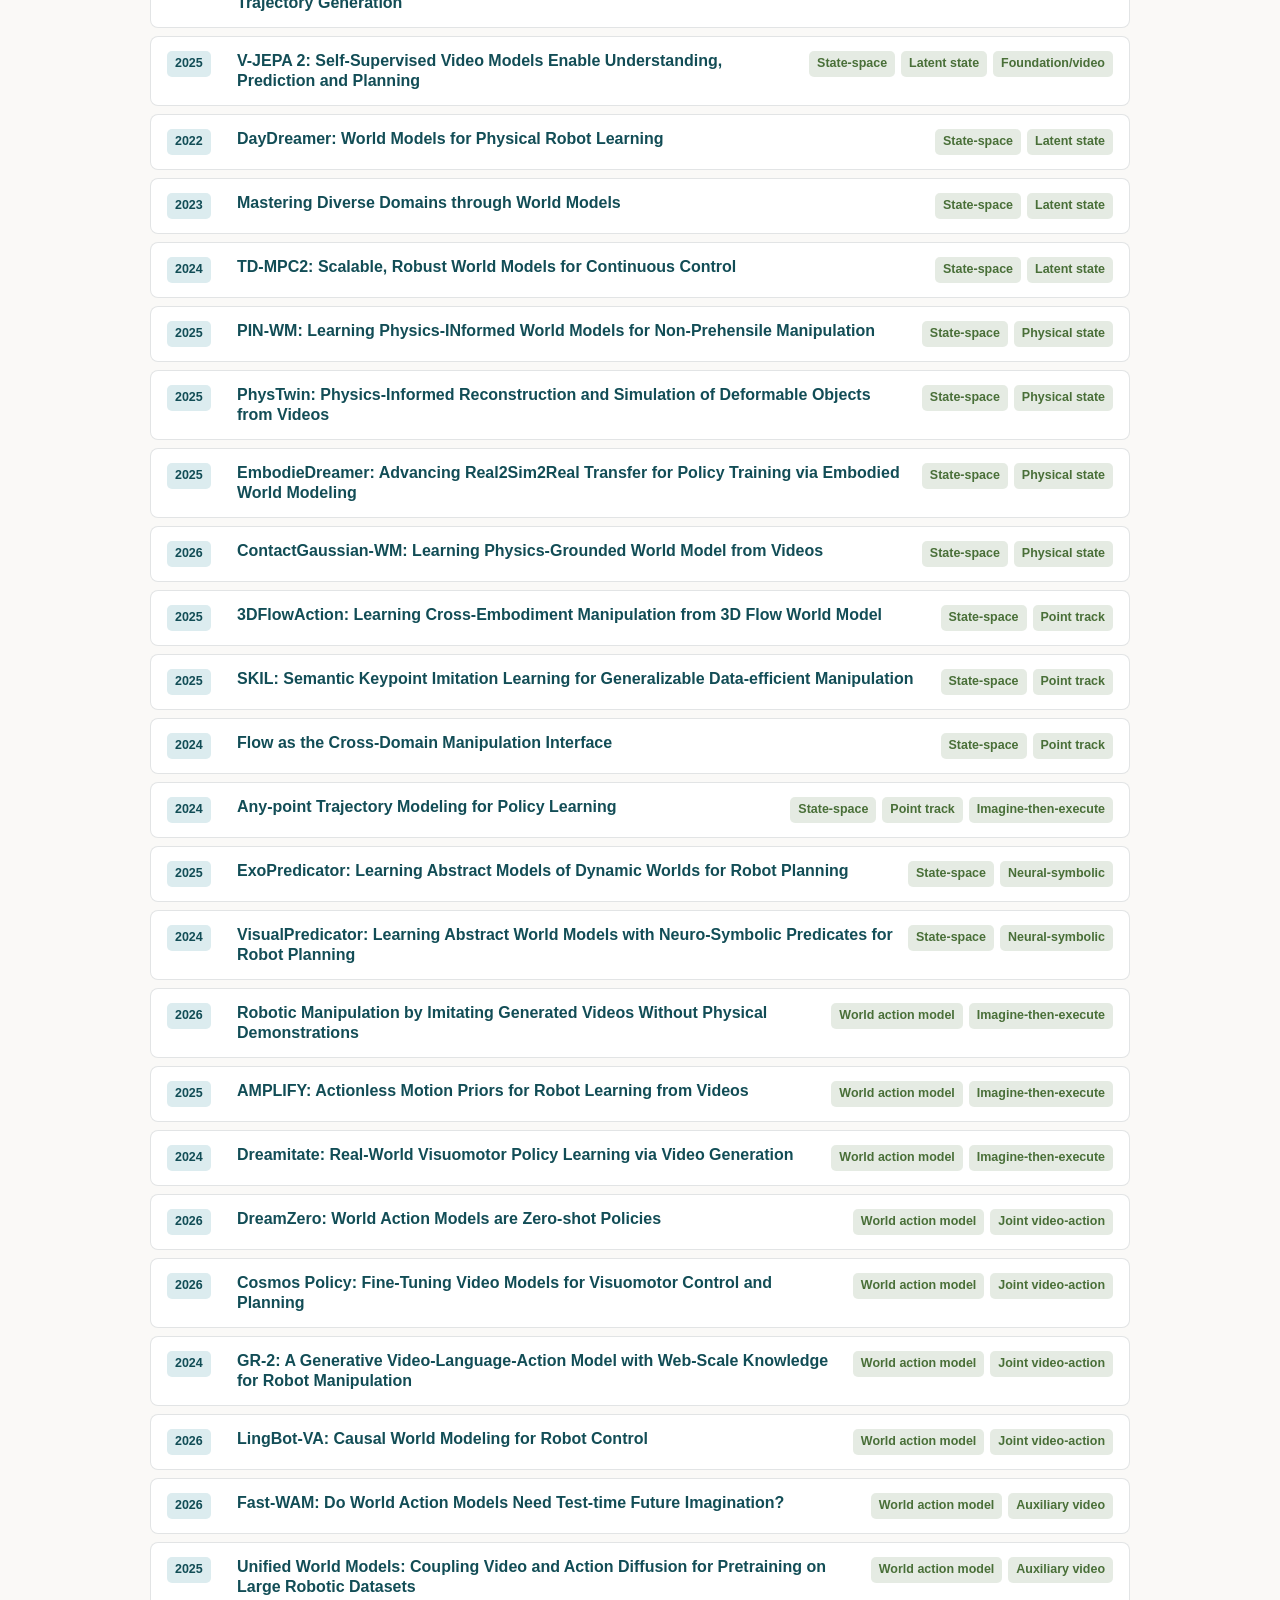
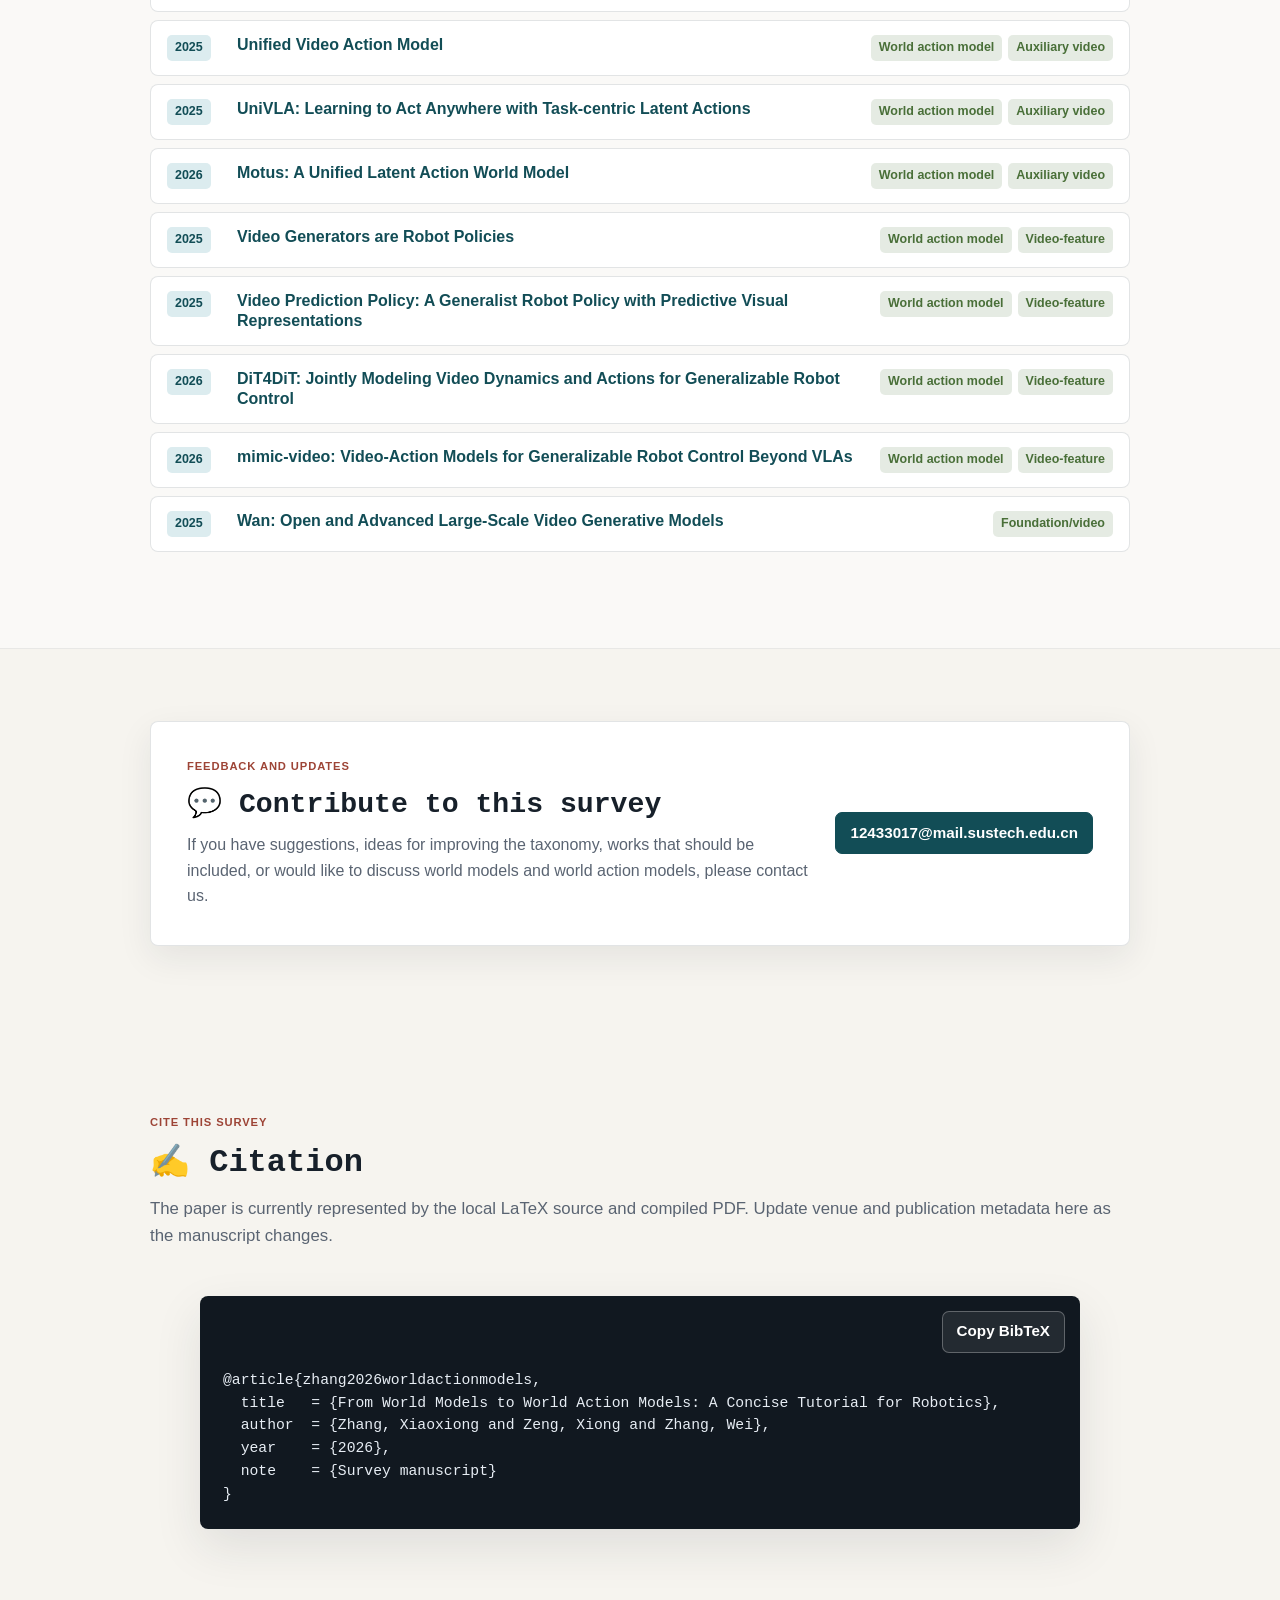
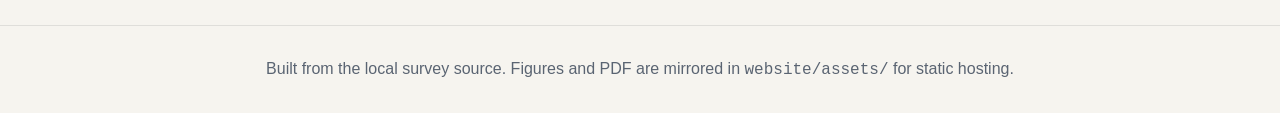
==== commit f838a090: "publish edited date update" ====
--- a/index.html
+++ b/index.html
@@ -33,7 +33,7 @@
           <p class="eyebrow">Survey and tutorial map</p>
           <div class="hero-title-block">
             <h1 id="hero-title">From World Models to World Action Models: A Concise Tutorial for Robotics</h1>
-            <p class="edited-date">Edited: July 6, 2026</p>
+            <p class="edited-date">Edited: July 13, 2026</p>
           </div>
           <p class="subtitle">
             A concise tutorial that builds from task-specific worlds and
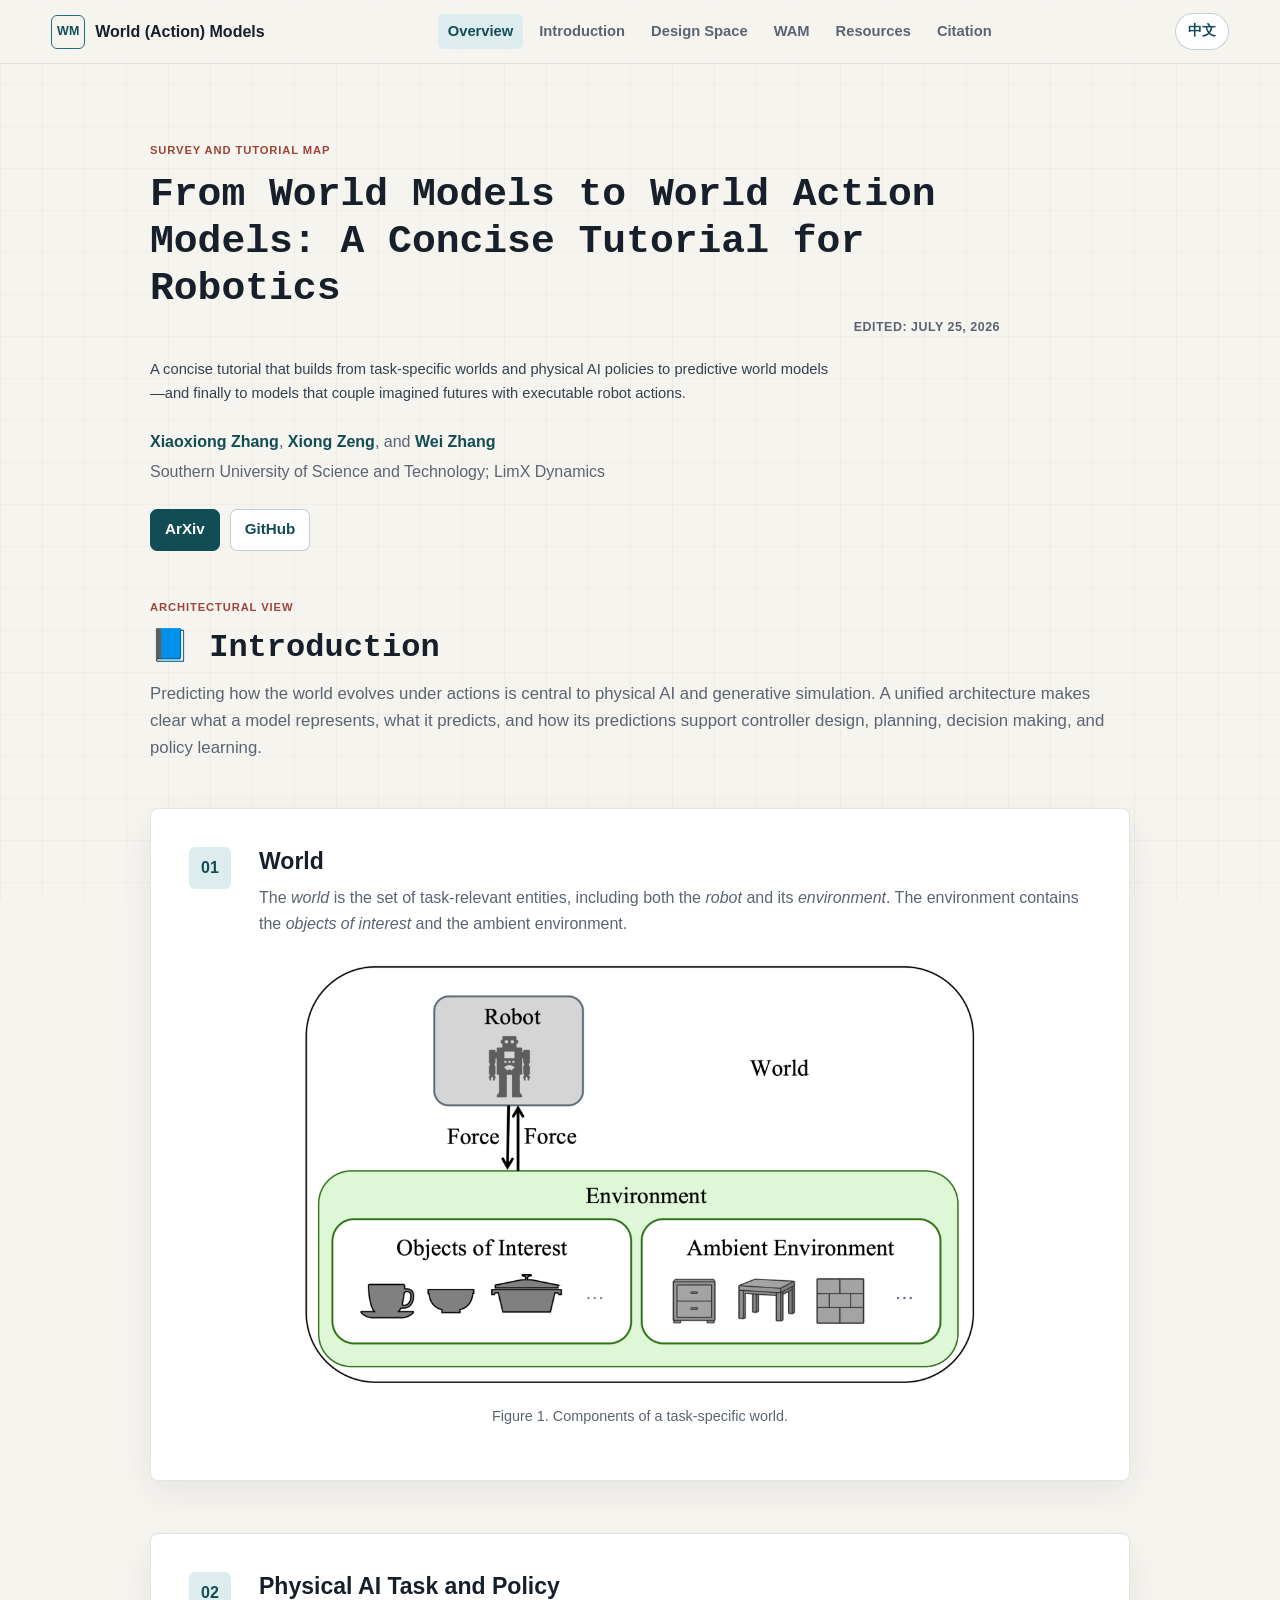
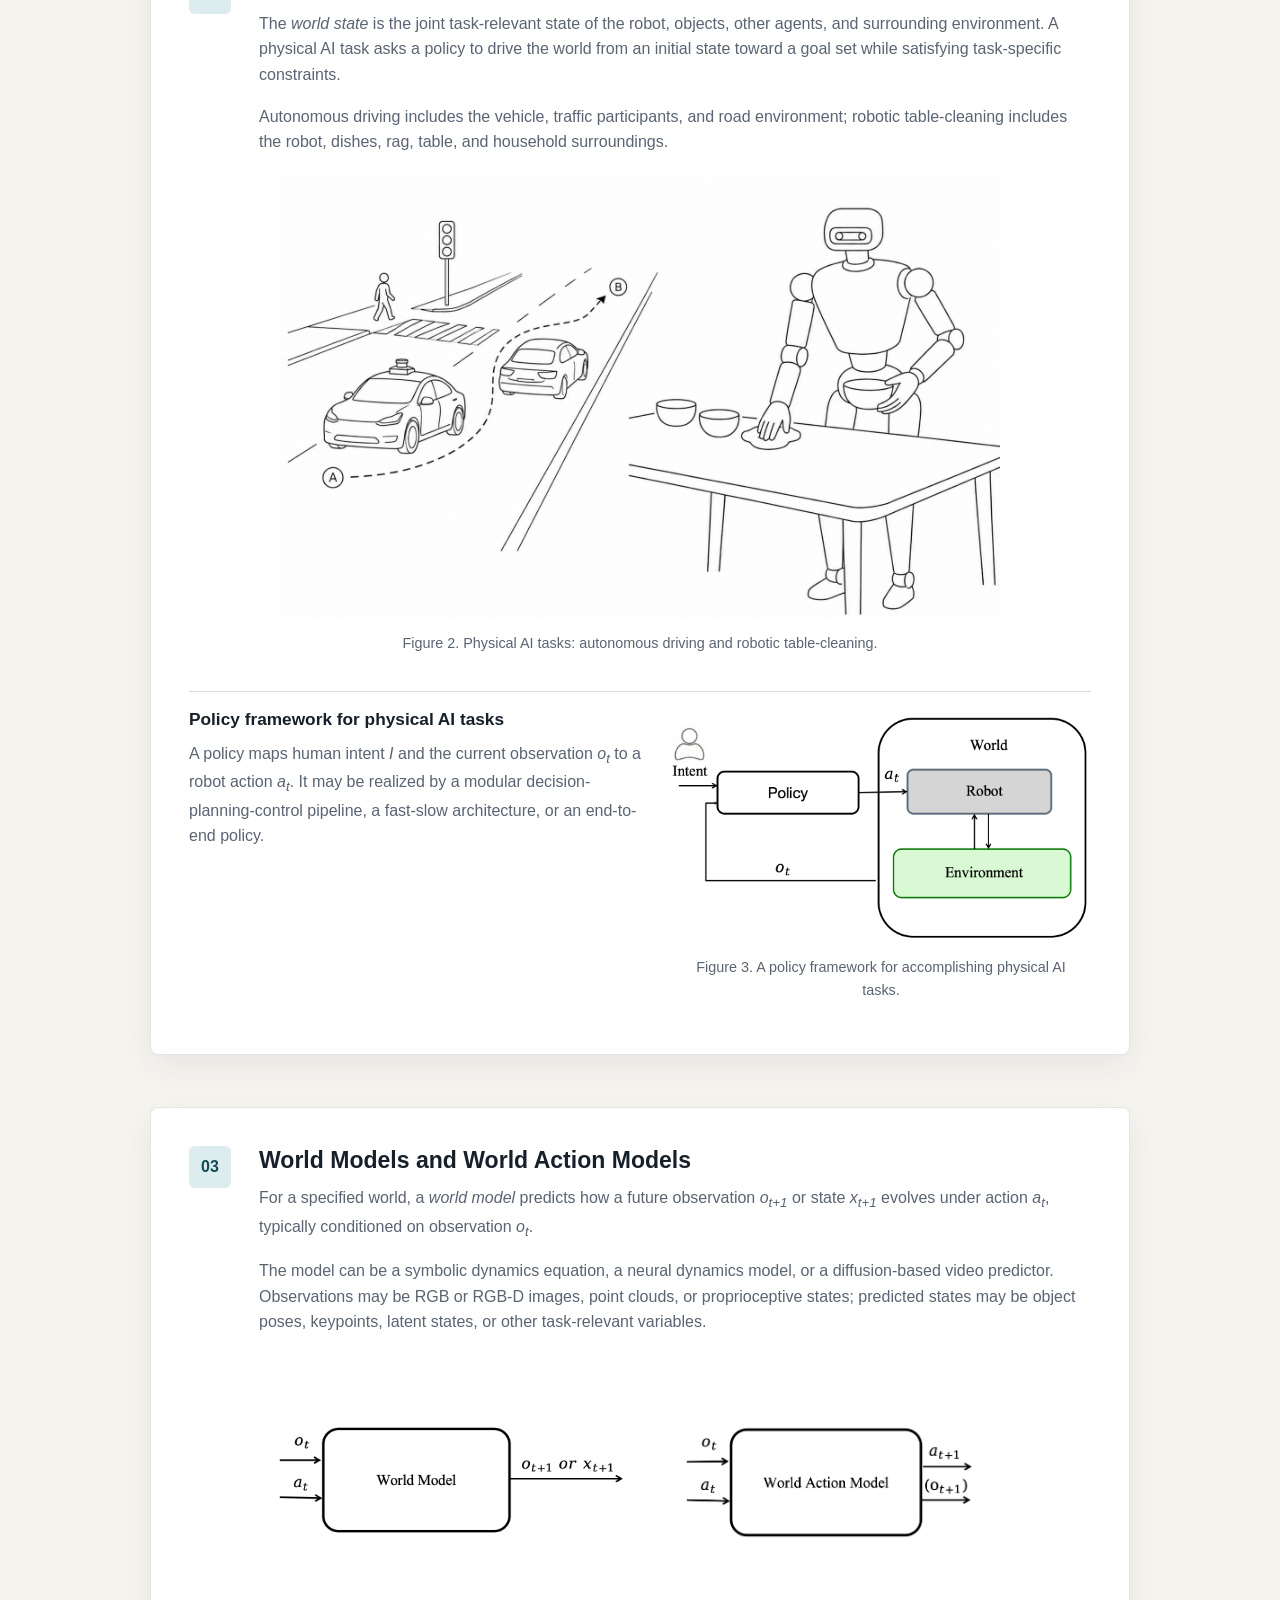
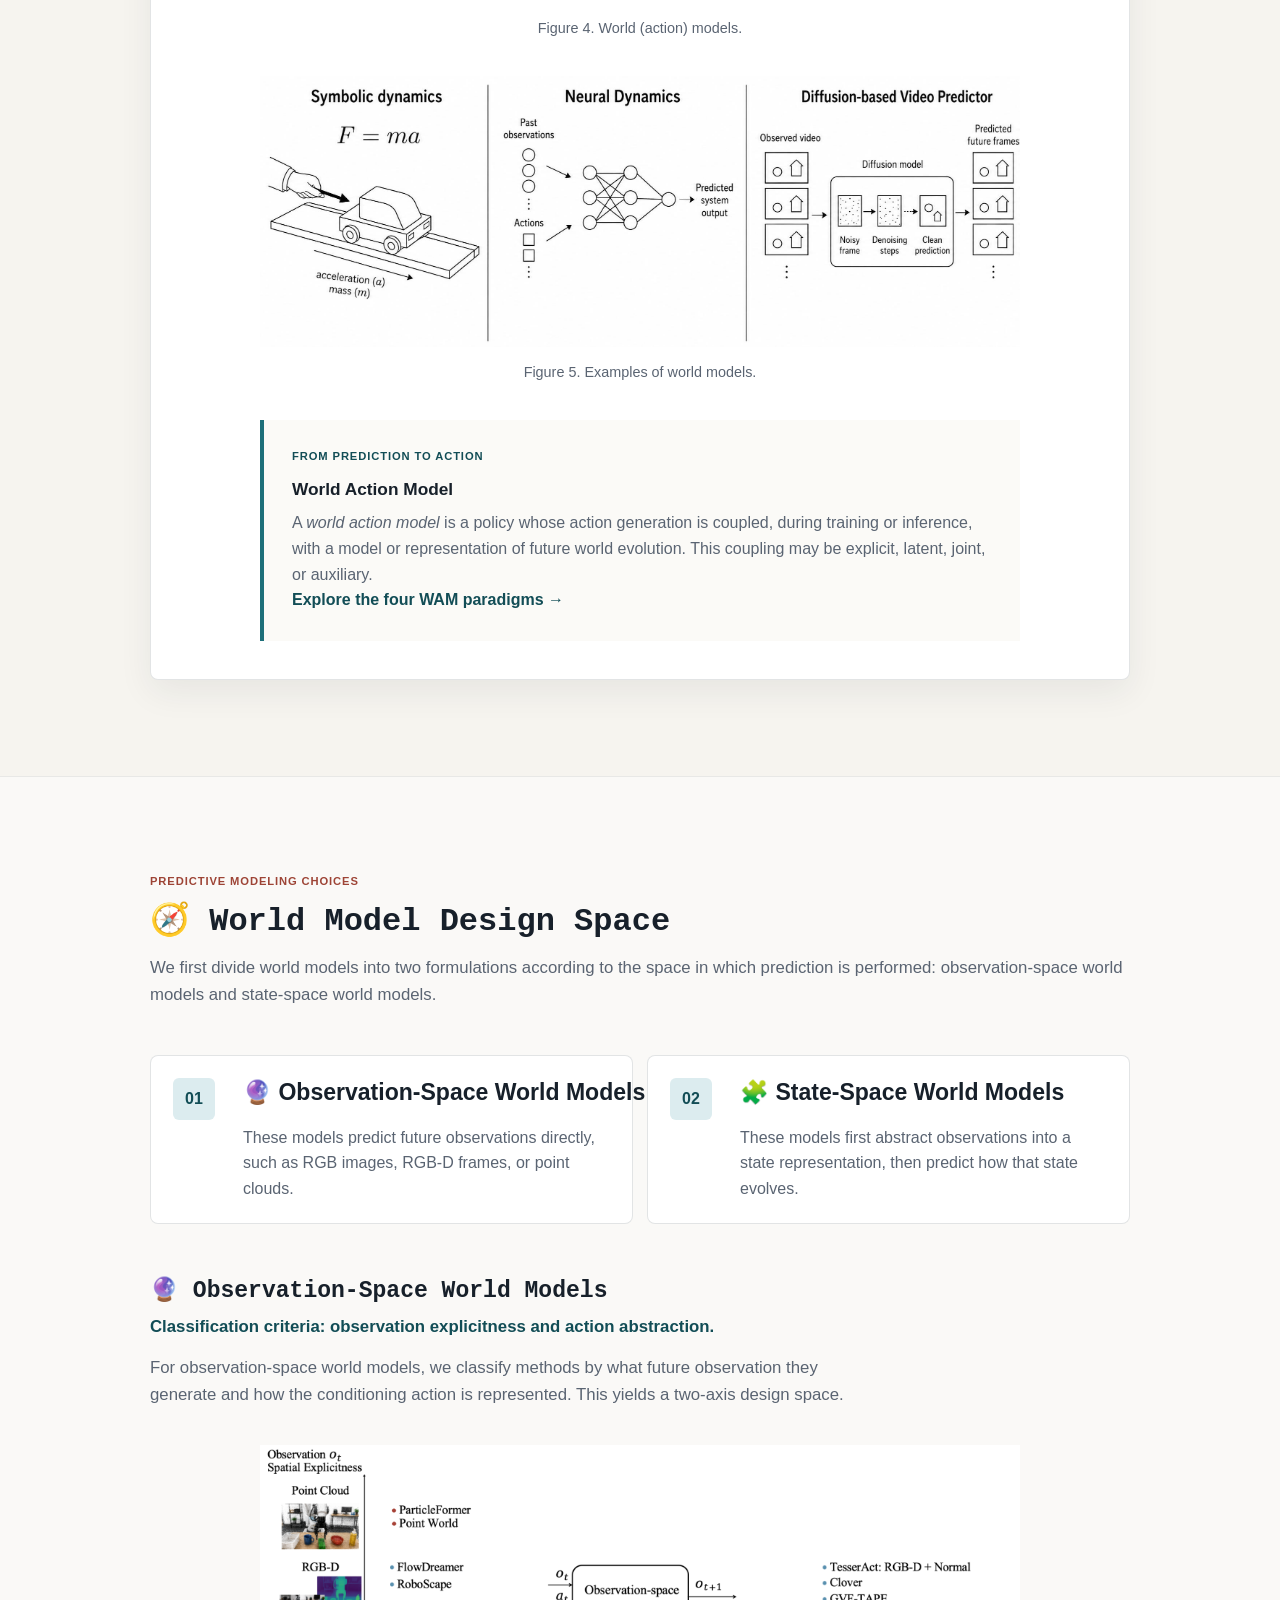
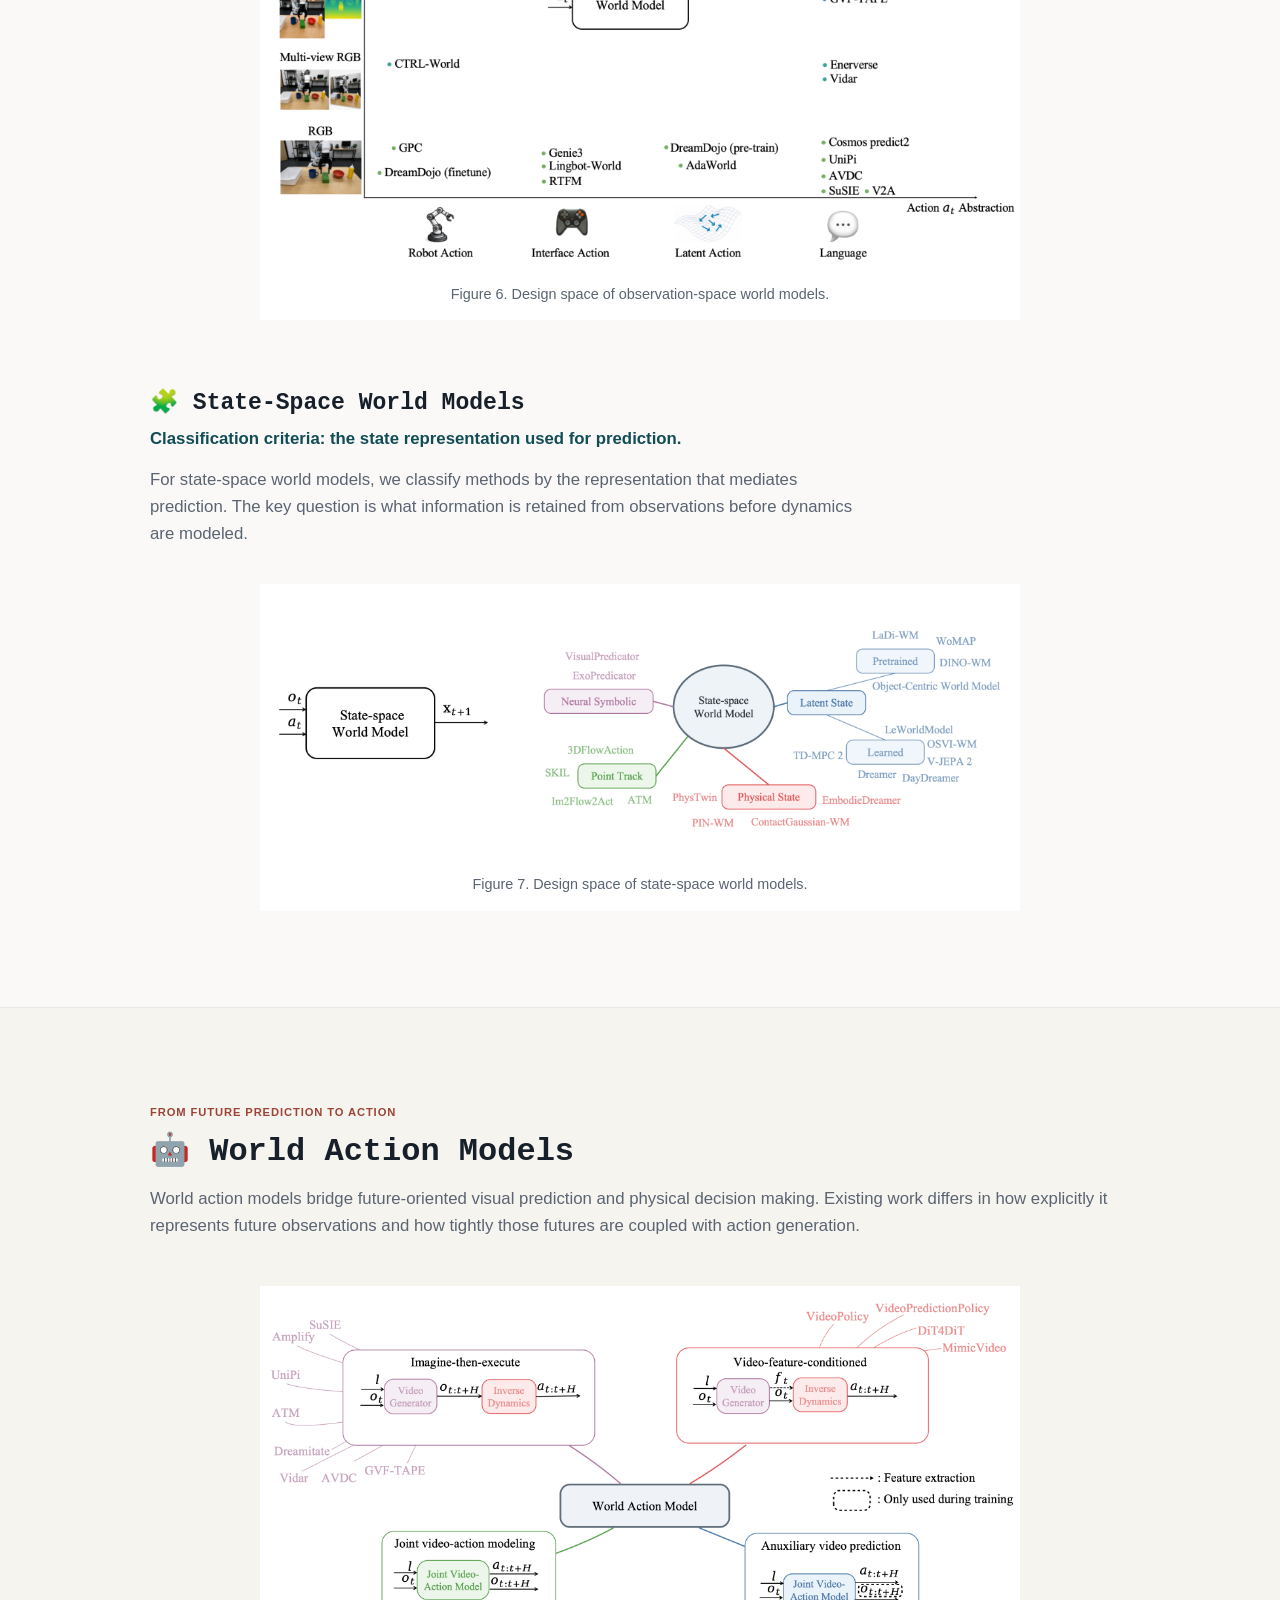
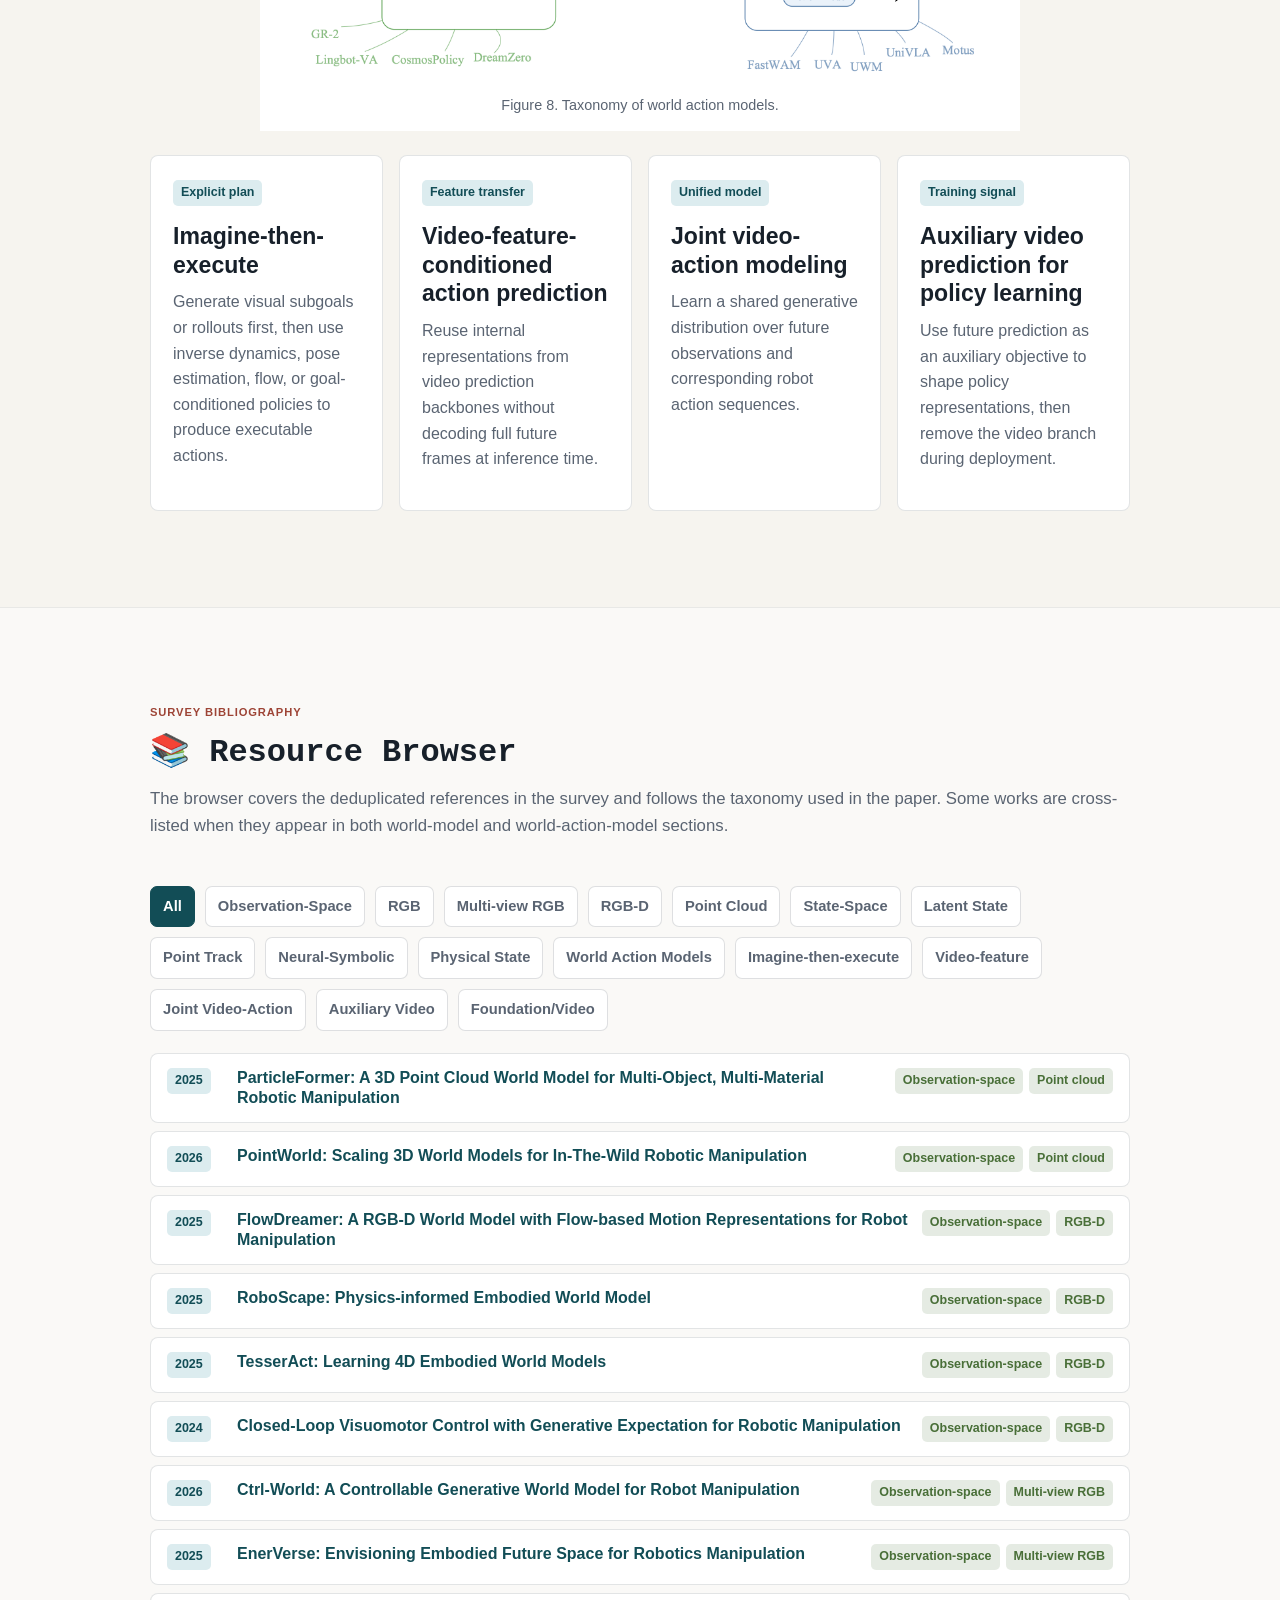
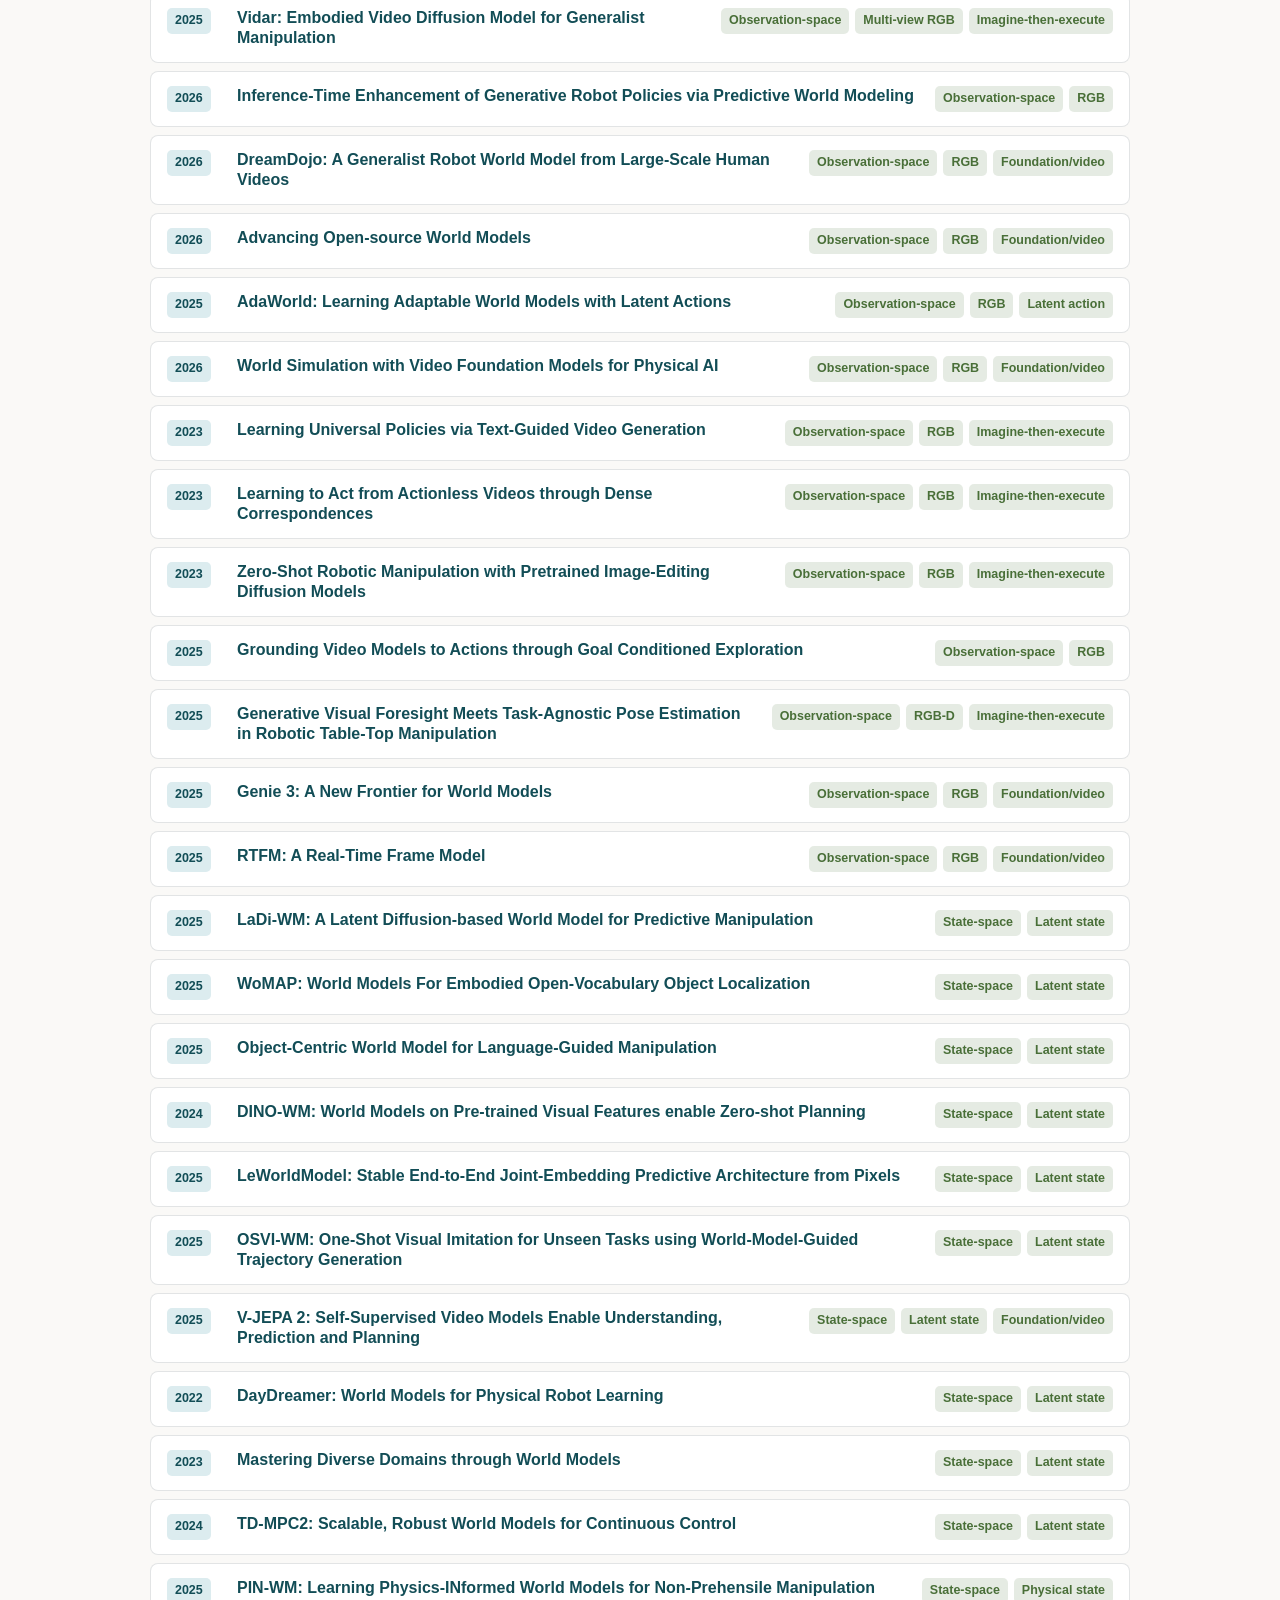
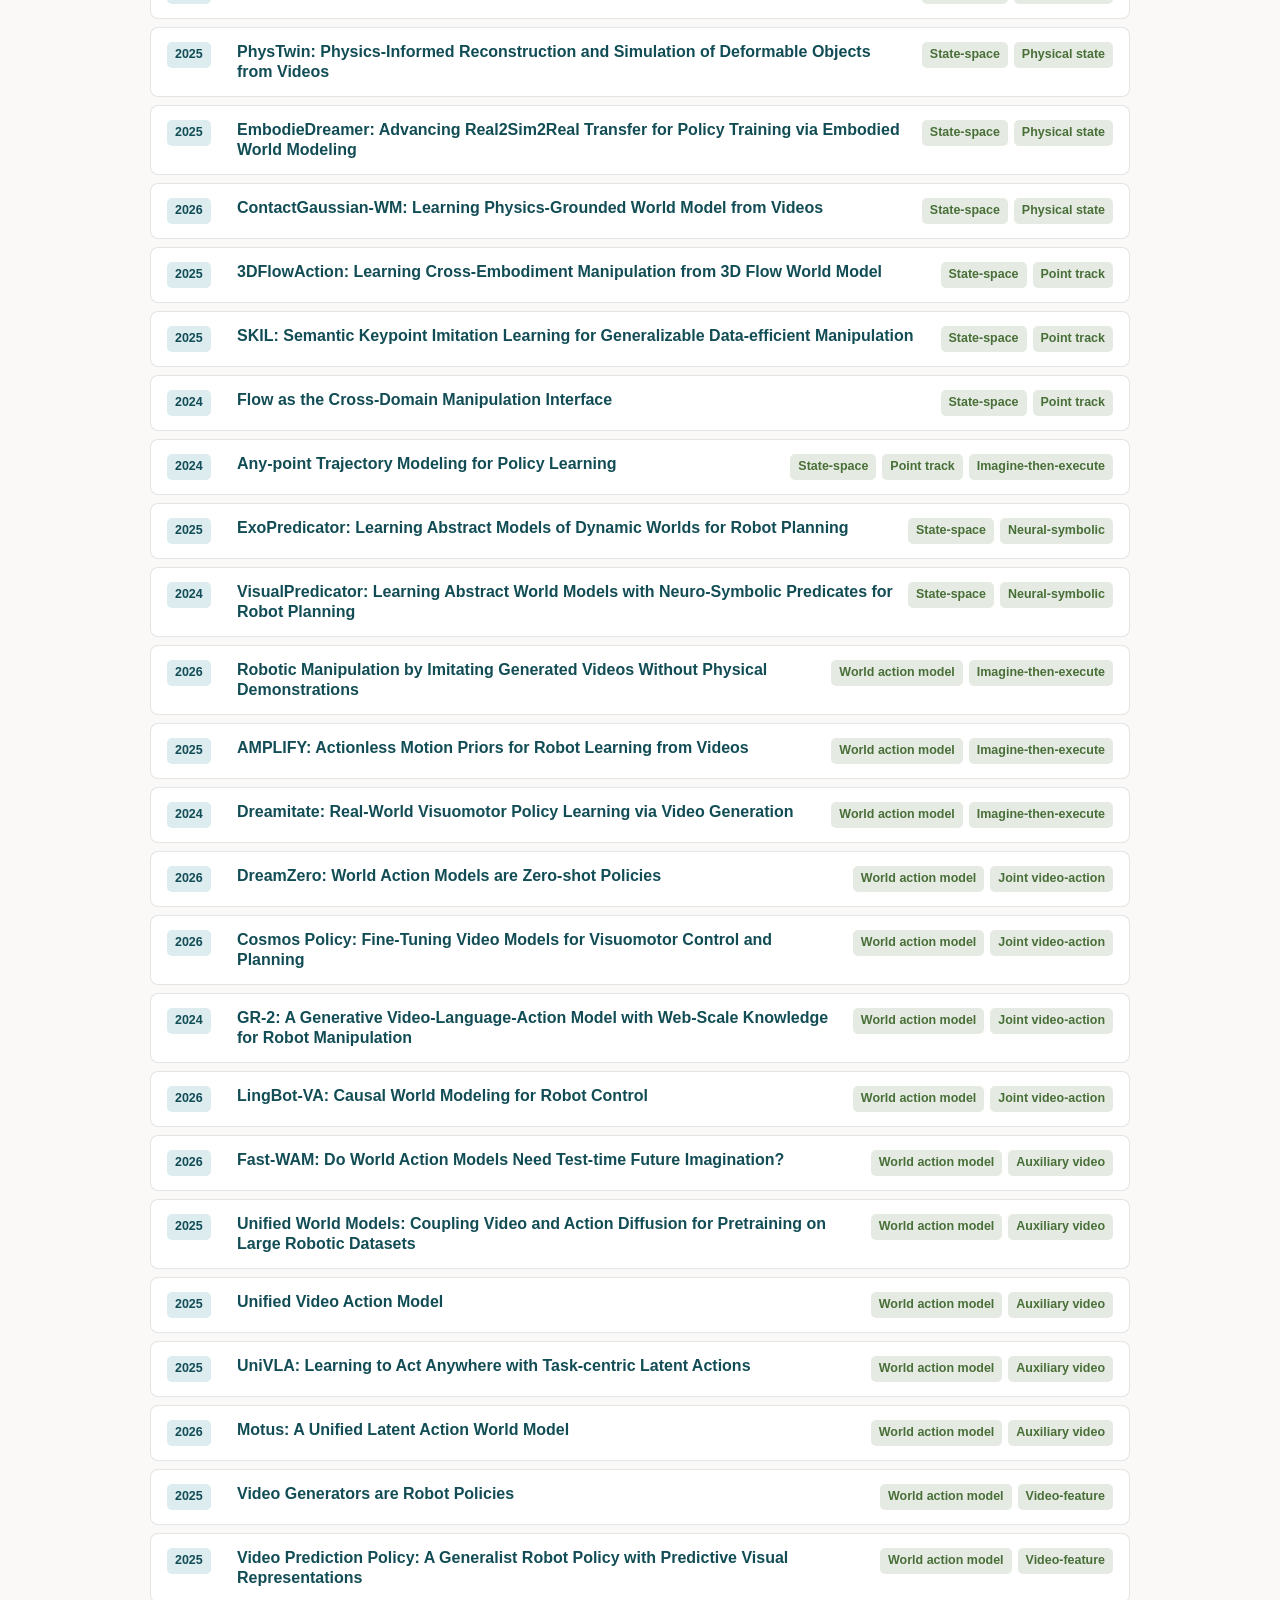
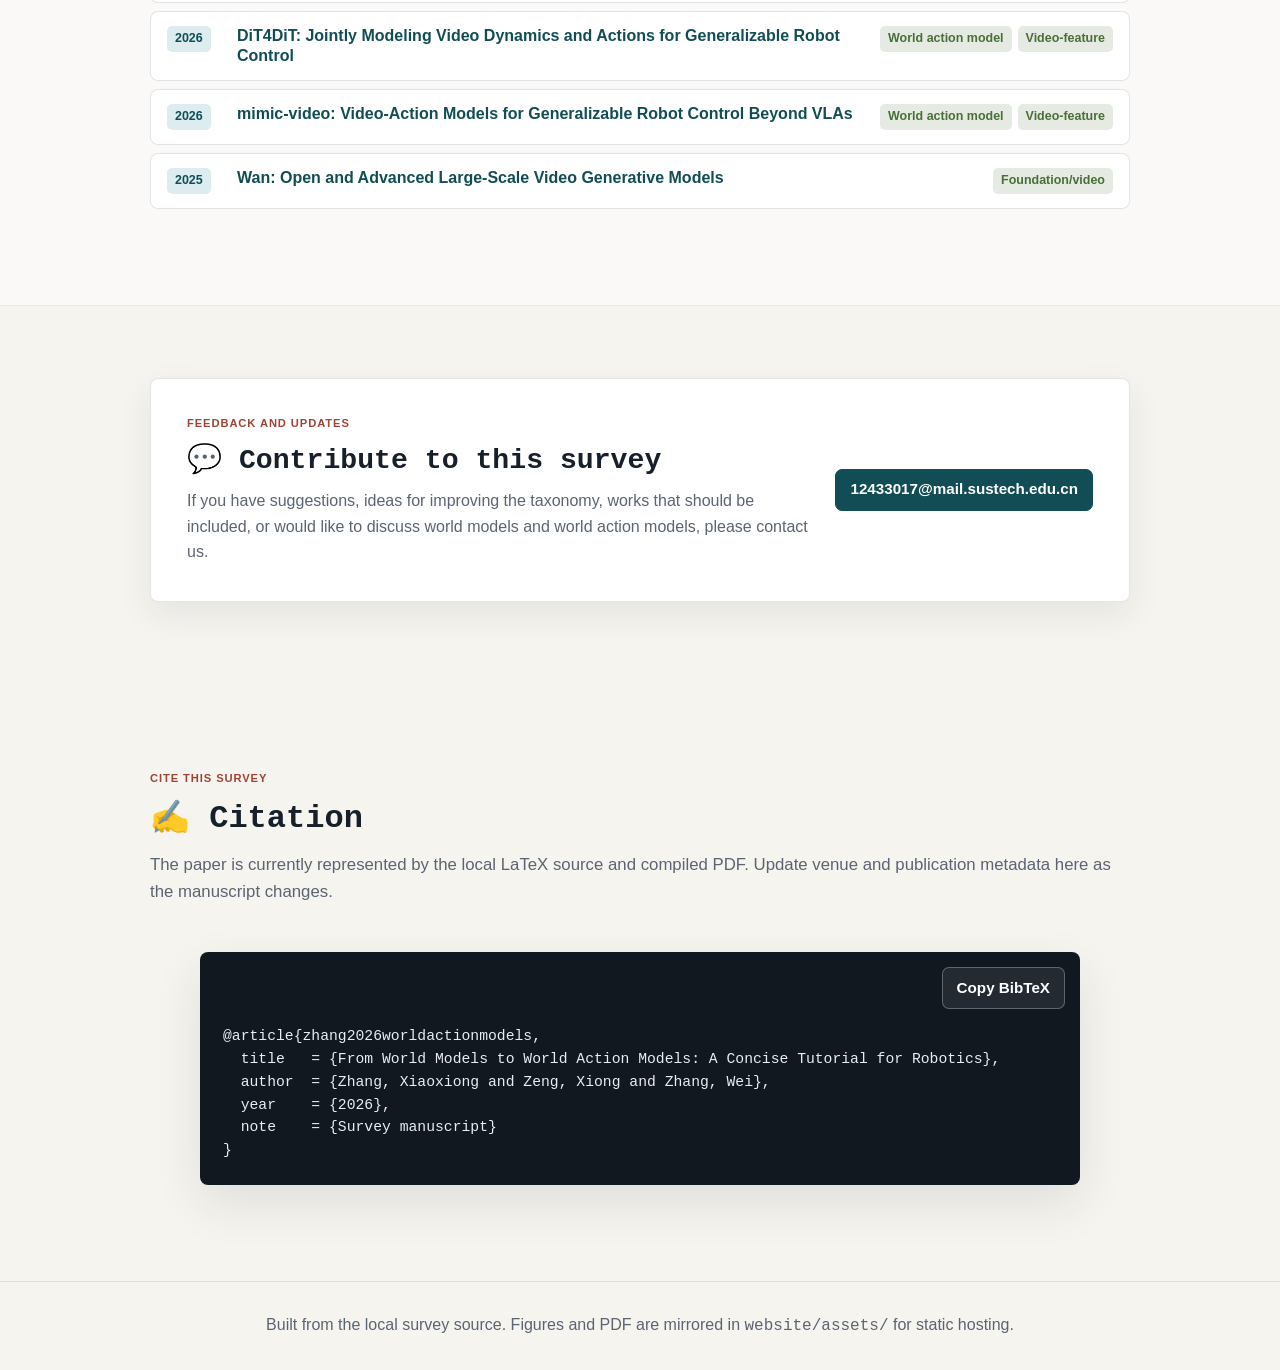
==== commit fcbcb8f1: "publish overleaf website updates" ====
--- a/index.html
+++ b/index.html
@@ -6,9 +6,9 @@
     <title>From World Models to World Action Models: A Concise Tutorial for Robotics</title>
     <meta
       name="description"
-      content="A concise tutorial on world models and world action models for embodied AI and robotics."
+      content="A concise tutorial on world models and world action models for physical AI and robotics."
     >
-    <link rel="stylesheet" href="styles.css?v=20260706-4">
+    <link rel="stylesheet" href="styles.css?v=20260725">
   </head>
   <body>
     <header class="site-header">
@@ -33,12 +33,12 @@
           <p class="eyebrow">Survey and tutorial map</p>
           <div class="hero-title-block">
             <h1 id="hero-title">From World Models to World Action Models: A Concise Tutorial for Robotics</h1>
-            <p class="edited-date">Edited: July 13, 2026</p>
+            <p class="edited-date">Edited: July 25, 2026</p>
           </div>
           <p class="subtitle">
             A concise tutorial that builds from task-specific worlds and
-            embodied policies to predictive world models—and finally to models
-            that connect imagined futures with executable robot actions.
+            physical AI policies to predictive world models—and finally to
+            models that couple imagined futures with executable robot actions.
           </p>
           <div class="authors" aria-label="Authors and affiliations">
             <p>
@@ -61,10 +61,10 @@
           <h2 id="introduction-title">📘 Introduction</h2>
           <p>
             Predicting how the world evolves under actions is central to
-            embodied AI and generative simulation. A unified architecture makes
+            physical AI and generative simulation. A unified architecture makes
             clear what a model represents, what it predicts, and how its
-            predictions support control, planning, decision making, and policy
-            learning.
+            predictions support controller design, planning, decision making,
+            and policy learning.
           </p>
         </div>
 
@@ -75,16 +75,16 @@
               <div>
                 <h3>World</h3>
                 <p>
-                  The <em>world</em> is the set of all objects relevant to an
-                  embodied AI task. It consists of a <em>robot</em> and its
-                  <em>environment</em>; the environment contains both the
+                  The <em>world</em> is the set of task-relevant entities,
+                  including both the <em>robot</em> and its
+                  <em>environment</em>. The environment contains the
                   <em>objects of interest</em> and the ambient environment.
                 </p>
               </div>
             </div>
             <figure class="introduction-figure compact">
-              <a href="assets/world.pdf?v=20260713" aria-label="Open the components of a world figure as a PDF">
-                <img src="assets/world.png?v=20260713" alt="A world consists of a robot and an environment containing objects of interest and the ambient environment.">
+              <a href="assets/world.pdf?v=20260725" aria-label="Open the components of a world figure as a PDF">
+                <img src="assets/world.png?v=20260725" alt="A world consists of a robot and an environment containing objects of interest and the ambient environment.">
               </a>
               <figcaption>Figure 1. Components of a task-specific world.</figcaption>
             </figure>
@@ -94,43 +94,44 @@
             <div class="introduction-copy">
               <span class="step-number">02</span>
               <div>
-                <h3>Embodied AI Task and Policy</h3>
-                <p>
-                  A <em>world configuration</em> describes the robot and every
-                  object in its environment. An embodied AI task asks a policy
-                  to transform an initial configuration into a target one by
-                  controlling the robot. The exact world is therefore
-                  task-dependent.
-                </p>
-                <p>
-                  Humanoid locomotion needs a robot and ground surface; robotic
-                  table cleaning additionally includes dishes, furniture, and
-                  the surrounding household environment.
+                <h3>Physical AI Task and Policy</h3>
+                <p>
+                  The <em>world state</em> is the joint task-relevant state of
+                  the robot, objects, other agents, and surrounding
+                  environment. A physical AI task asks a policy to drive the
+                  world from an initial state toward a goal set while satisfying
+                  task-specific constraints.
+                </p>
+                <p>
+                  Autonomous driving includes the vehicle, traffic
+                  participants, and road environment; robotic table-cleaning
+                  includes the robot, dishes, rag, table, and household
+                  surroundings.
                 </p>
               </div>
             </div>
             <figure class="introduction-figure">
-              <a href="assets/two_tasks.pdf?v=20260713" aria-label="Open embodied AI task examples as a PDF">
-                <img src="assets/two_tasks.png?v=20260713" alt="Humanoid locomotion and robotic table-cleaning as two examples of task-specific worlds.">
+              <a href="assets/two_tasks.pdf?v=20260725" aria-label="Open physical AI task examples as a PDF">
+                <img src="assets/two_tasks.png?v=20260725" alt="Autonomous driving and robotic table-cleaning as two examples of physical AI tasks.">
               </a>
-              <figcaption>Figure 2. Two embodied AI tasks instantiate different worlds and target configurations.</figcaption>
+              <figcaption>Figure 2. Physical AI tasks: autonomous driving and robotic table-cleaning.</figcaption>
             </figure>
             <div class="policy-row">
               <div>
-                <h4>Policy in an embodied AI task</h4>
-                <p>
-                  At each step, a policy receives a language instruction
-                  <var>l</var> and current observation <var>o<sub>t</sub></var>,
-                  then outputs an action <var>a<sub>t</sub></var> to the robot.
-                  The policy may be a PID controller, an MPC, a
-                  vision-language-action model, or a world action model.
+                <h4>Policy framework for physical AI tasks</h4>
+                <p>
+                  A policy maps human intent <var>I</var> and the current
+                  observation <var>o<sub>t</sub></var> to a robot action
+                  <var>a<sub>t</sub></var>. It may be realized by a modular
+                  decision-planning-control pipeline, a fast-slow architecture,
+                  or an end-to-end policy.
                 </p>
               </div>
               <figure class="introduction-figure">
-                <a href="assets/policy_all.pdf?v=20260713" aria-label="Open the closed-loop policy framework as a PDF">
-                  <img src="assets/policy_all.png?v=20260713" alt="A language instruction and current world observation feed a policy that sends an action to the robot in a closed loop.">
+                <a href="assets/policy_all.pdf?v=20260725" aria-label="Open the closed-loop policy framework as a PDF">
+                  <img src="assets/policy_all.png?v=20260725" alt="Human intent and the current observation feed a policy that sends an action to the robot.">
                 </a>
-                <figcaption>Figure 3. A language-conditioned closed-loop policy framework.</figcaption>
+                <figcaption>Figure 3. A policy framework for accomplishing physical AI tasks.</figcaption>
               </figure>
             </div>
           </article>
@@ -156,32 +157,31 @@
                 </p>
               </div>
             </div>
+            <figure class="introduction-figure wide model-comparison">
+              <div class="model-comparison-grid">
+                <a href="assets/world_model.pdf?v=20260725" aria-label="Open the world model architecture figure as a PDF">
+                  <img src="assets/world_model.png?v=20260725" alt="A world model predicts future observations or states from observation history and an action.">
+                </a>
+                <a href="assets/world_action_model.pdf?v=20260725" aria-label="Open the world action model architecture figure as a PDF">
+                  <img src="assets/world_action_model.png?v=20260725" alt="A world action model predicts future actions and optionally future observations from the current observation and current action.">
+                </a>
+              </div>
+              <figcaption>Figure 4. World (action) models.</figcaption>
+            </figure>
             <figure class="introduction-figure wide">
-              <a href="assets/world_model.pdf?v=20260713" aria-label="Open the world model architecture figure as a PDF">
-                <img src="assets/world_model.png?v=20260713" alt="A world model predicts future observations or states from observation history and an action.">
+              <a href="assets/world_model_examples.pdf?v=20260725" aria-label="Open examples of world models as a PDF">
+                <img src="assets/world_model_examples.png?v=20260725" alt="Examples spanning symbolic, neural, and diffusion-based world models.">
               </a>
-              <figcaption>Figure 4. A world model predicts future observations or states from the current observation and action.</figcaption>
-            </figure>
-            <figure class="introduction-figure wide">
-              <a href="assets/world_model_examples.pdf?v=20260713" aria-label="Open examples of world models as a PDF">
-                <img src="assets/world_model_examples.png?v=20260713" alt="Examples spanning symbolic, neural, and diffusion-based world models.">
-              </a>
-              <figcaption>Figure 5. World models range from symbolic equations to neural dynamics and diffusion video predictors.</figcaption>
+              <figcaption>Figure 5. Examples of world models.</figcaption>
             </figure>
             <div class="wam-callout standalone">
               <p class="eyebrow">From prediction to action</p>
               <h4>World Action Model</h4>
-              <figure class="wam-callout-figure">
-                <a href="assets/world_action_model.pdf?v=20260713" aria-label="Open the world action model architecture figure as a PDF">
-                  <img src="assets/world_action_model.png?v=20260713" alt="A world action model predicts future actions and optionally future observations from the current observation and current action.">
-                </a>
-                <figcaption>Figure 6. A world action model predicts future actions (and observations) from the current observation and action.</figcaption>
-              </figure>
               <p>
-                A <em>world action model</em> is a policy in the embodied AI
-                framework above. It extends world modeling by explicitly
-                associating predicted future observations with the
-                actions that realize them.
+                A <em>world action model</em> is a policy whose action
+                generation is coupled, during training or inference, with a
+                model or representation of future world evolution. This
+                coupling may be explicit, latent, joint, or auxiliary.
               </p>
               <a class="text-link" href="#world-action-models">Explore the four WAM paradigms →</a>
             </div>
@@ -233,13 +233,13 @@
               </p>
             </div>
             <figure class="figure-panel large">
-              <a href="assets/obsWM.pdf?v=20260713">
+              <a href="assets/obsWM.pdf?v=20260725">
                 <img
-                  src="assets/obsWM.png?v=20260713"
+                  src="assets/obsWM.png?v=20260725"
                   alt="Design space of observation-space world models."
                 >
               </a>
-              <figcaption>Figure 7. Observation-space models organize future prediction by observation type and action abstraction.</figcaption>
+              <figcaption>Figure 6. Design space of observation-space world models.</figcaption>
             </figure>
           </article>
 
@@ -257,13 +257,13 @@
               </p>
             </div>
             <figure class="figure-panel large">
-              <a href="assets/stateWM.pdf?v=20260713">
+              <a href="assets/stateWM.pdf?v=20260725">
                 <img
-                  src="assets/stateWM.png?v=20260713"
+                  src="assets/stateWM.png?v=20260725"
                   alt="Design space of state-space world models."
                 >
               </a>
-              <figcaption>Figure 8. State-space models trade raw visual fidelity for compactness, structure, and physical meaning.</figcaption>
+              <figcaption>Figure 7. Design space of state-space world models.</figcaption>
             </figure>
           </article>
         </div>
@@ -274,21 +274,22 @@
           <p class="eyebrow">From future prediction to action</p>
           <h2 id="wam-title">🤖 World Action Models</h2>
           <p>
-            World action models bridge language-conditioned video prediction and
-            embodied control. Existing work differs in how explicitly it uses
-            imagined futures during policy inference.
+            World action models bridge future-oriented visual prediction and
+            physical decision making. Existing work differs in how explicitly
+            it represents future observations and how tightly those futures are
+            coupled with action generation.
           </p>
         </div>
 
         <figure class="wide-figure">
-          <a href="assets/wam.pdf?v=20260713">
+          <a href="assets/wam.pdf?v=20260725">
             <img
-              src="assets/wam.png?v=20260713"
+              src="assets/wam.png?v=20260725"
               alt="Taxonomy of world action model paradigms."
             >
           </a>
           <figcaption>
-            Figure 9. Four ways to couple visual future prediction with action generation.
+            Figure 8. Taxonomy of world action models.
           </figcaption>
         </figure>
 
@@ -469,6 +470,6 @@
       </p>
     </footer>
 
-    <script src="script.js"></script>
+    <script src="script.js?v=20260725"></script>
   </body>
 </html>
--- a/styles.css
+++ b/styles.css
@@ -474,6 +474,37 @@
   width: min(100%, 760px);
 }
 
+.model-comparison {
+  width: min(100%, 860px);
+}
+
+.model-comparison-grid {
+  display: grid;
+  grid-template-columns: repeat(2, minmax(0, 1fr));
+  gap: clamp(14px, 3vw, 28px);
+  align-items: stretch;
+  padding: clamp(10px, 2vw, 18px);
+  background: #ffffff;
+}
+
+.model-comparison-grid a {
+  display: flex;
+  align-items: center;
+  justify-content: center;
+  min-width: 0;
+  min-height: clamp(150px, 18vw, 210px);
+}
+
+.model-comparison-grid img {
+  width: 100%;
+  height: clamp(140px, 17vw, 200px);
+  object-fit: contain;
+}
+
+.model-comparison-grid a:nth-child(2) img {
+  width: 84%;
+}
+
 .policy-row,
 .examples-row {
   display: grid;
@@ -928,6 +959,23 @@
     grid-template-columns: 1fr;
   }
 
+  .model-comparison-grid {
+    gap: 10px;
+    padding: 10px;
+  }
+
+  .model-comparison-grid a {
+    min-height: clamp(110px, 24vw, 150px);
+  }
+
+  .model-comparison-grid img {
+    height: clamp(100px, 23vw, 140px);
+  }
+
+  .model-comparison-grid a:nth-child(2) img {
+    width: 82%;
+  }
+
   .introduction-copy {
     gap: 12px;
   }
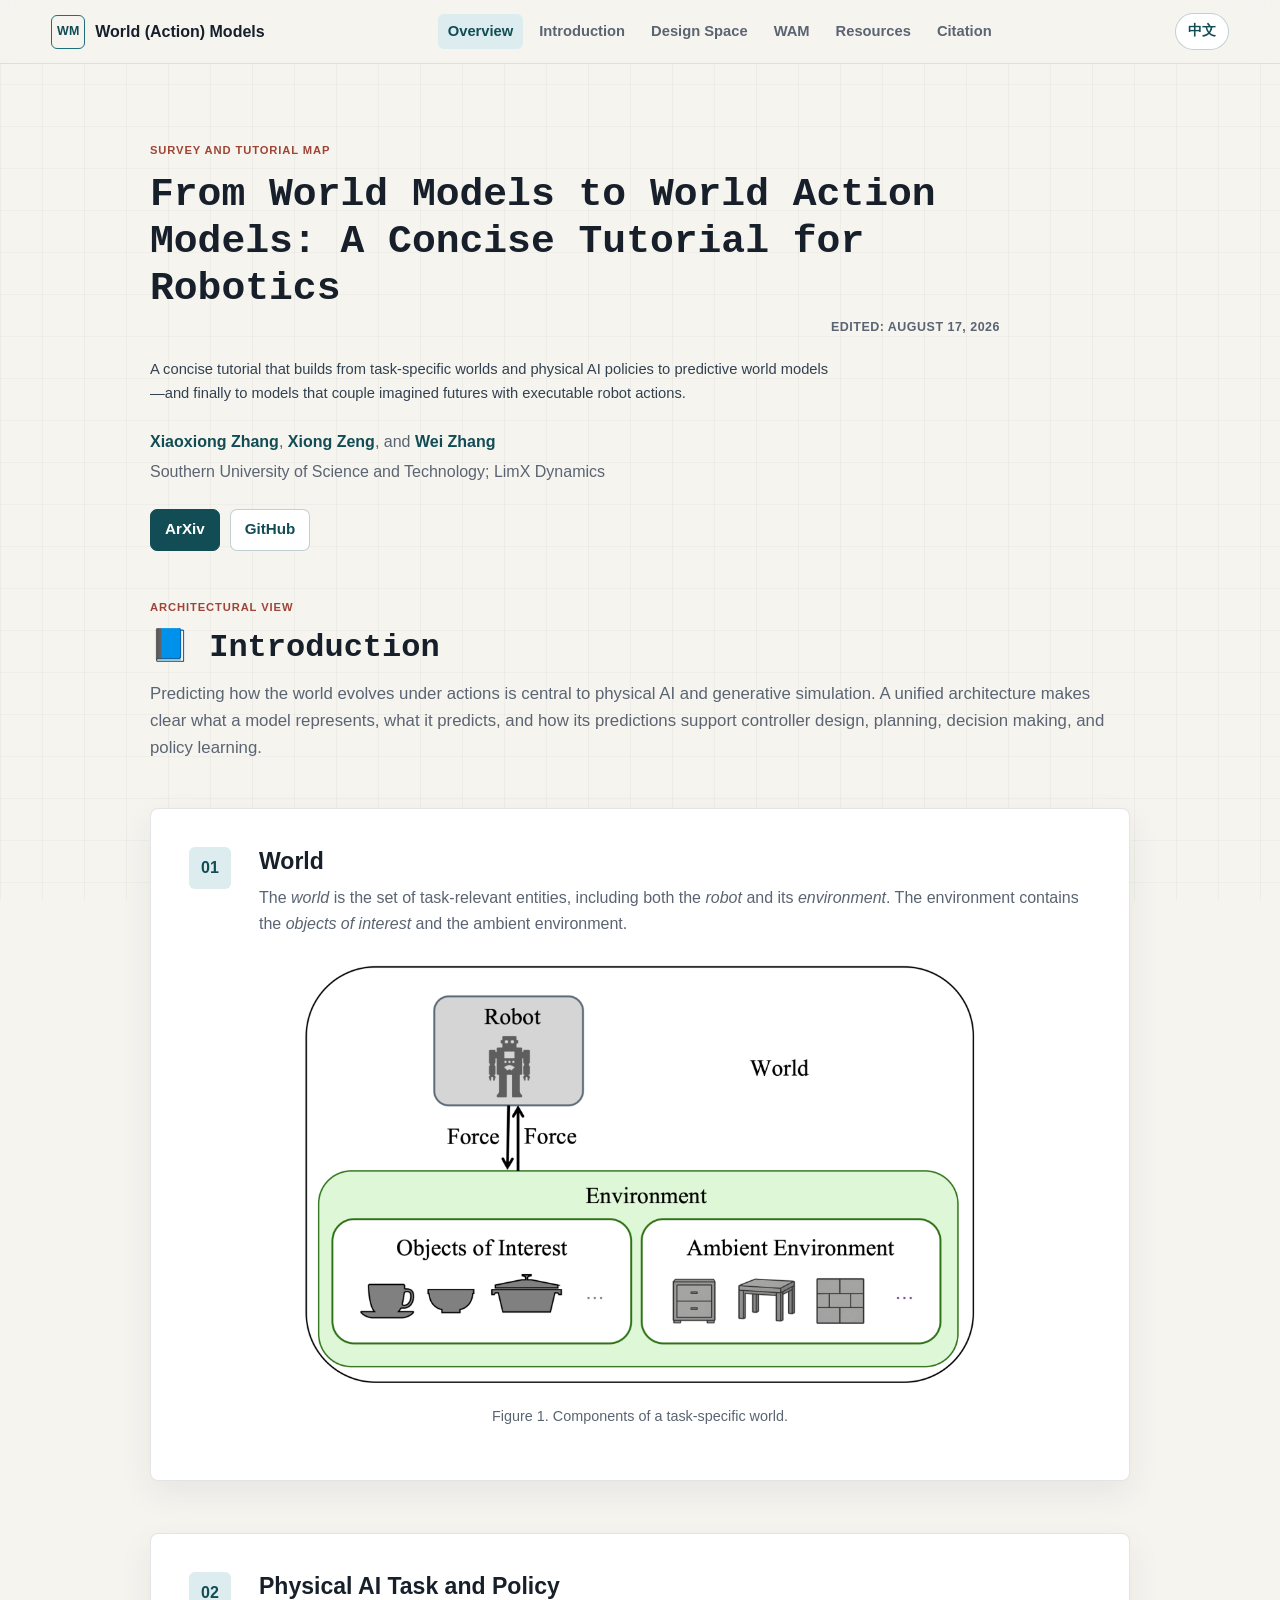
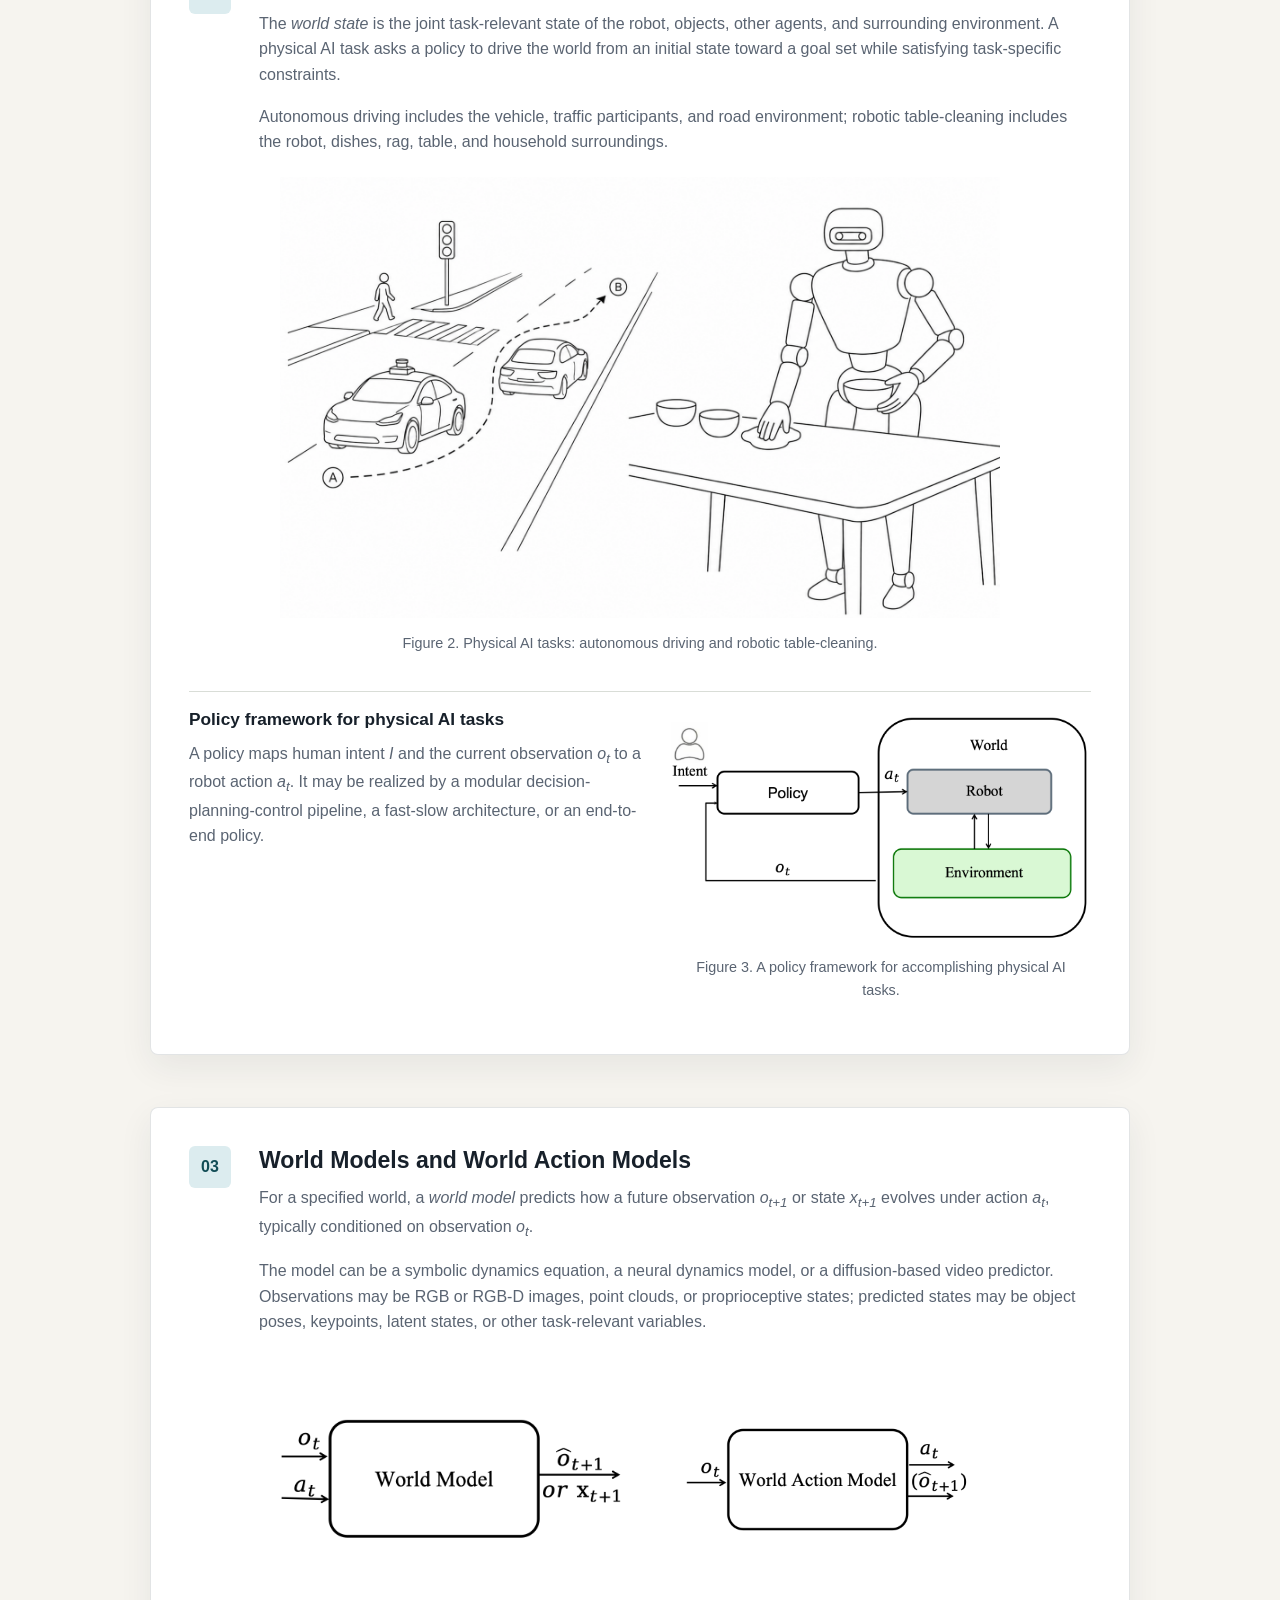
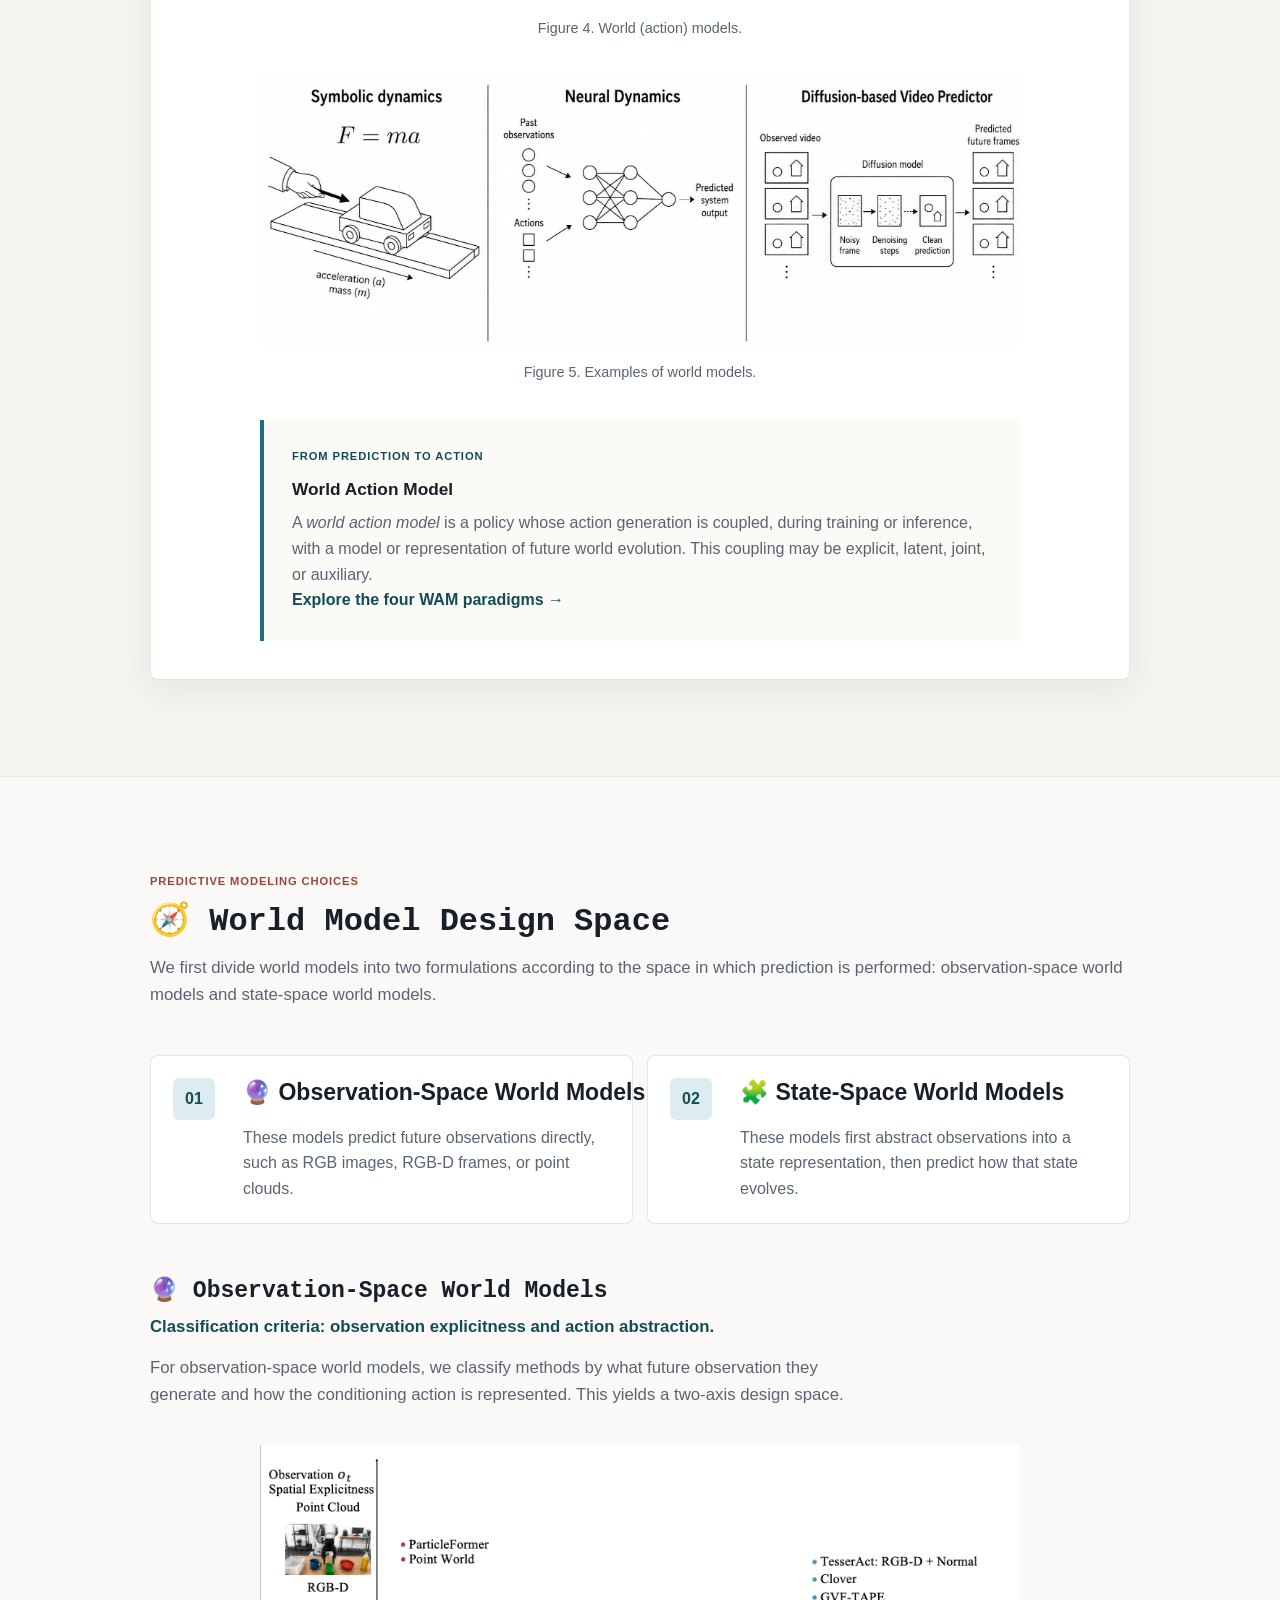
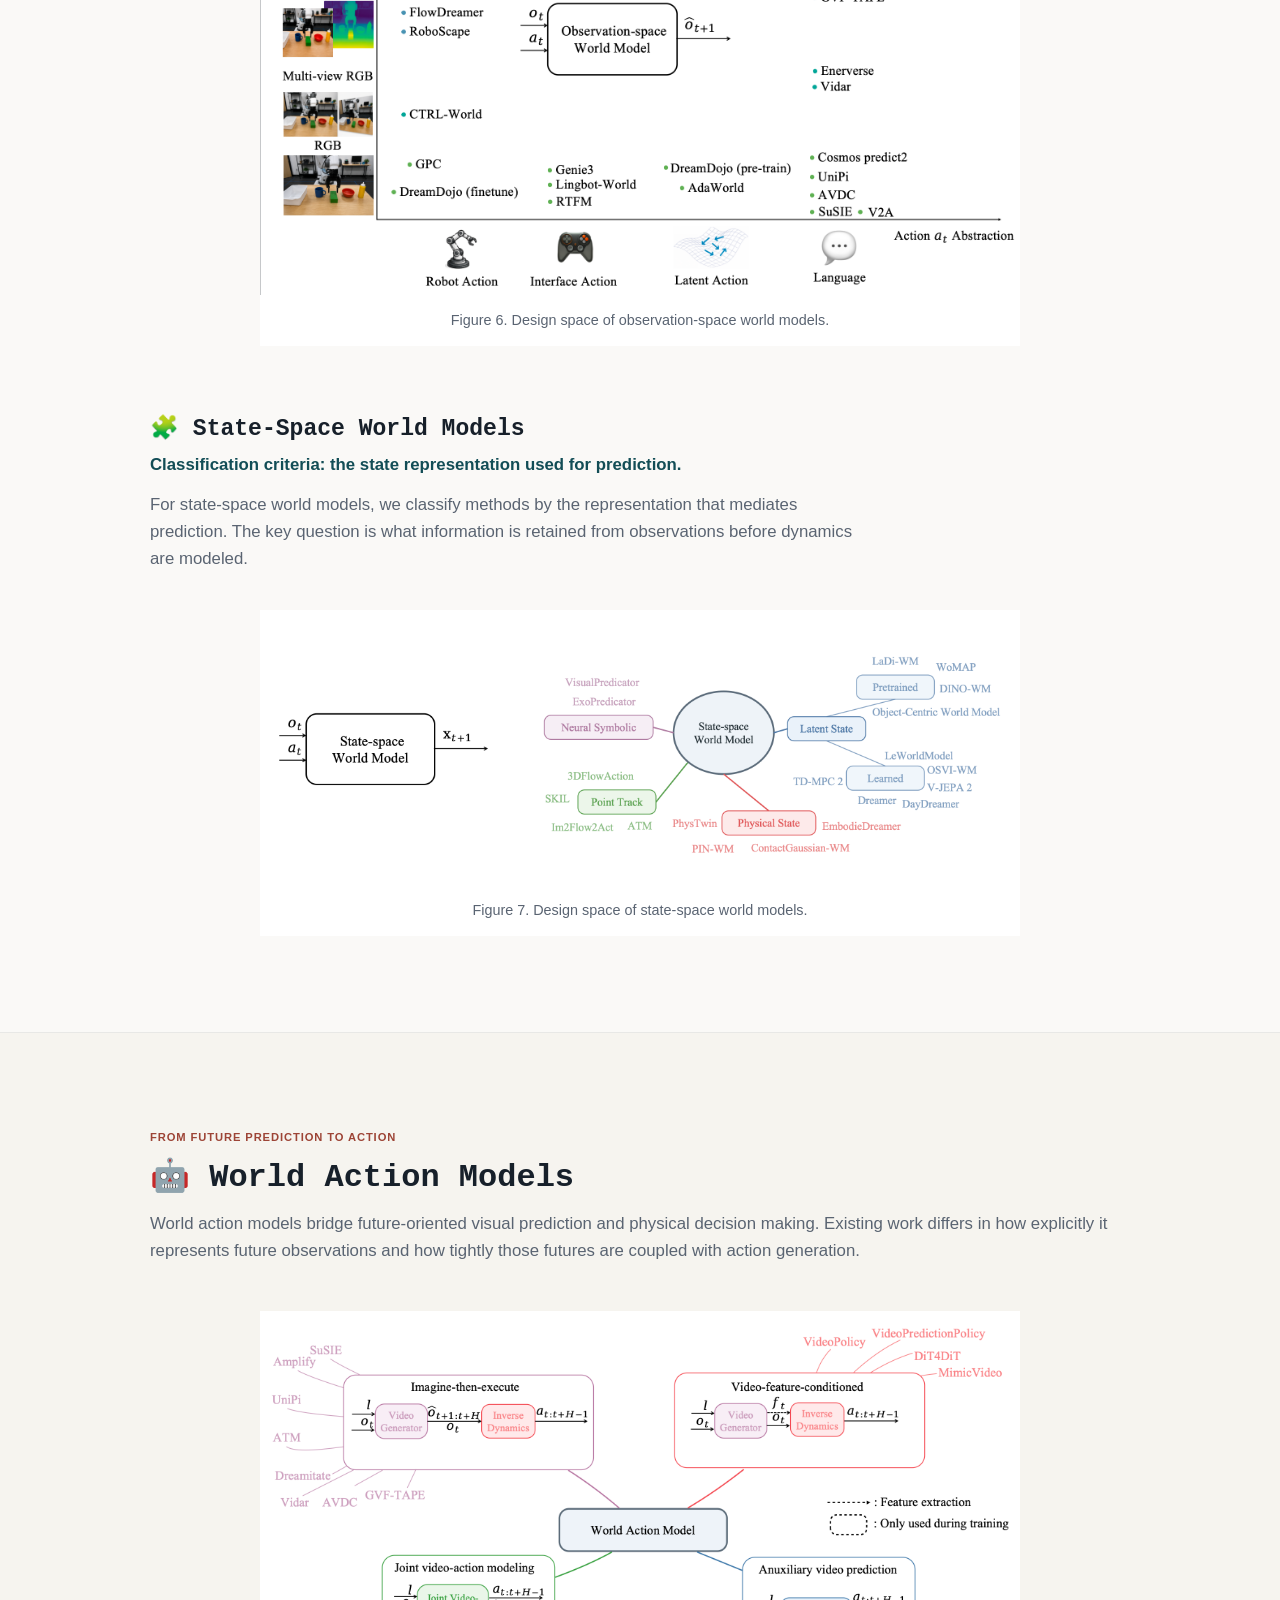
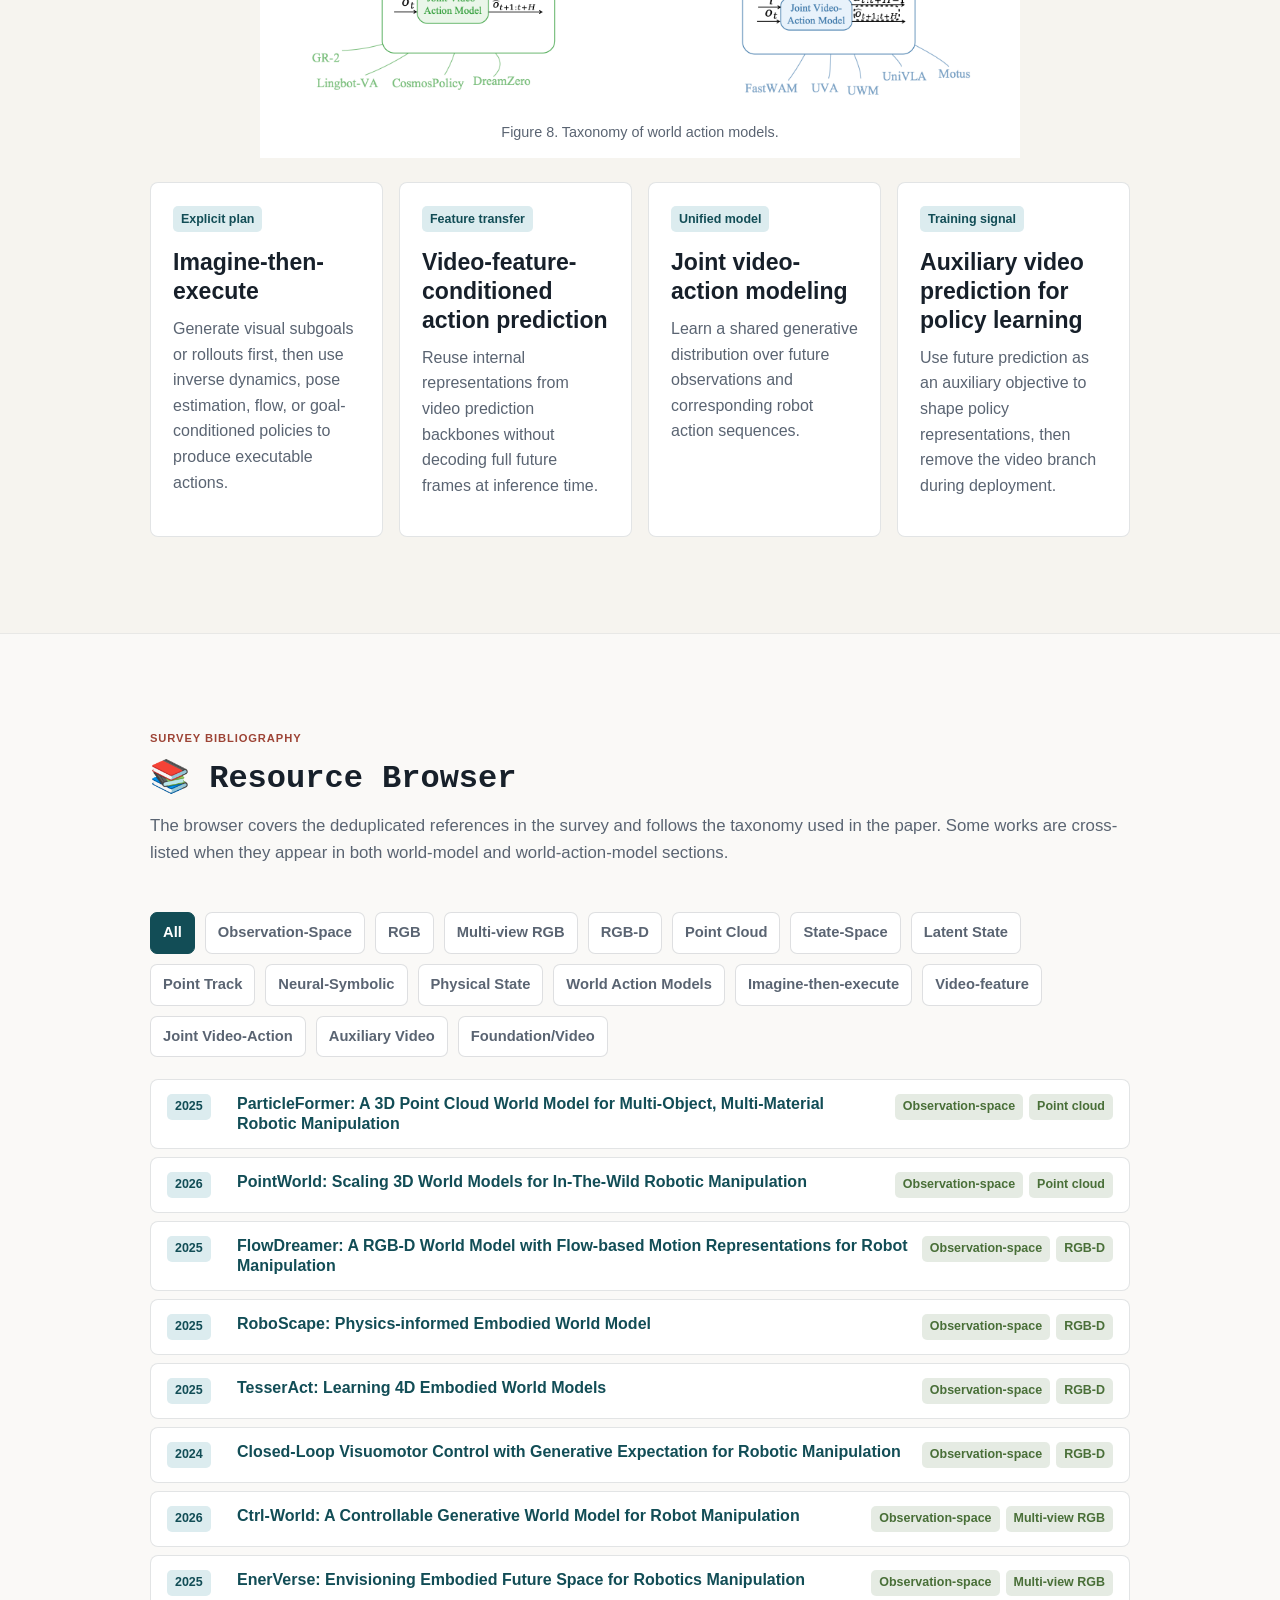
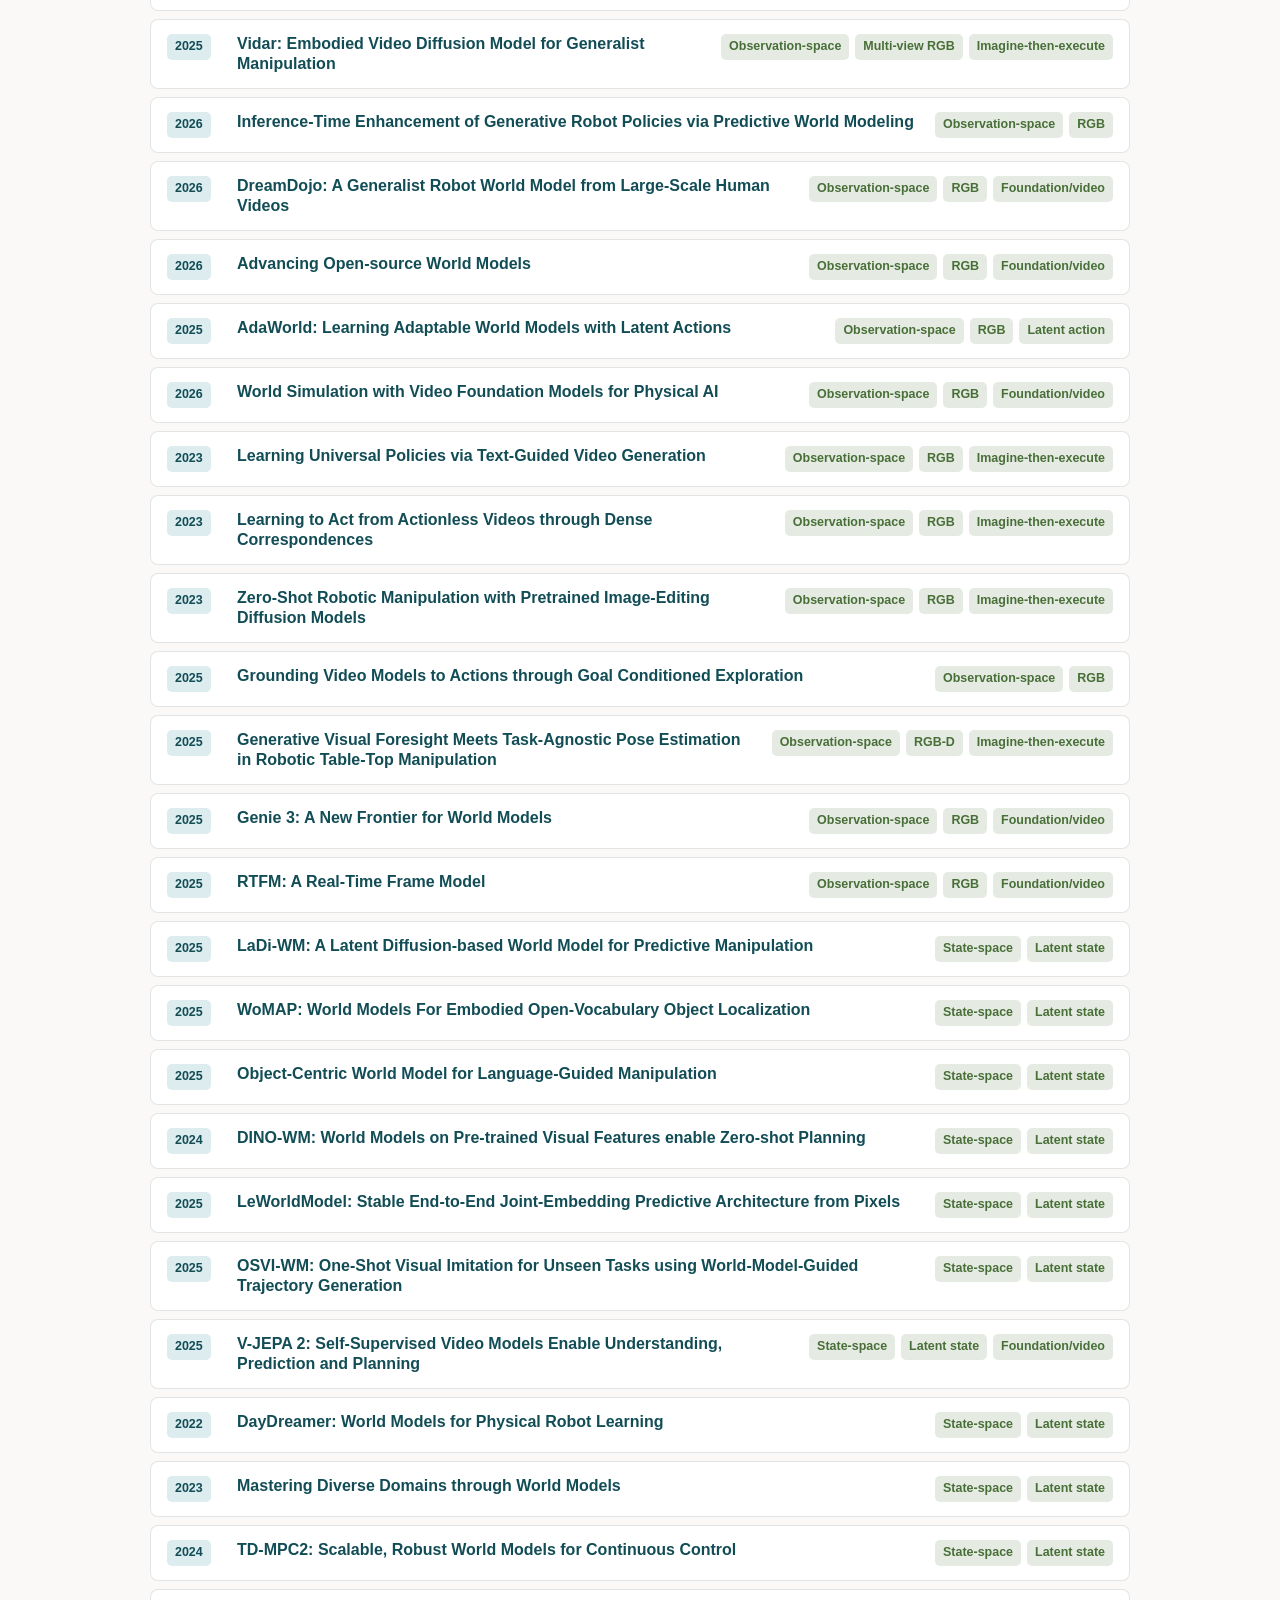
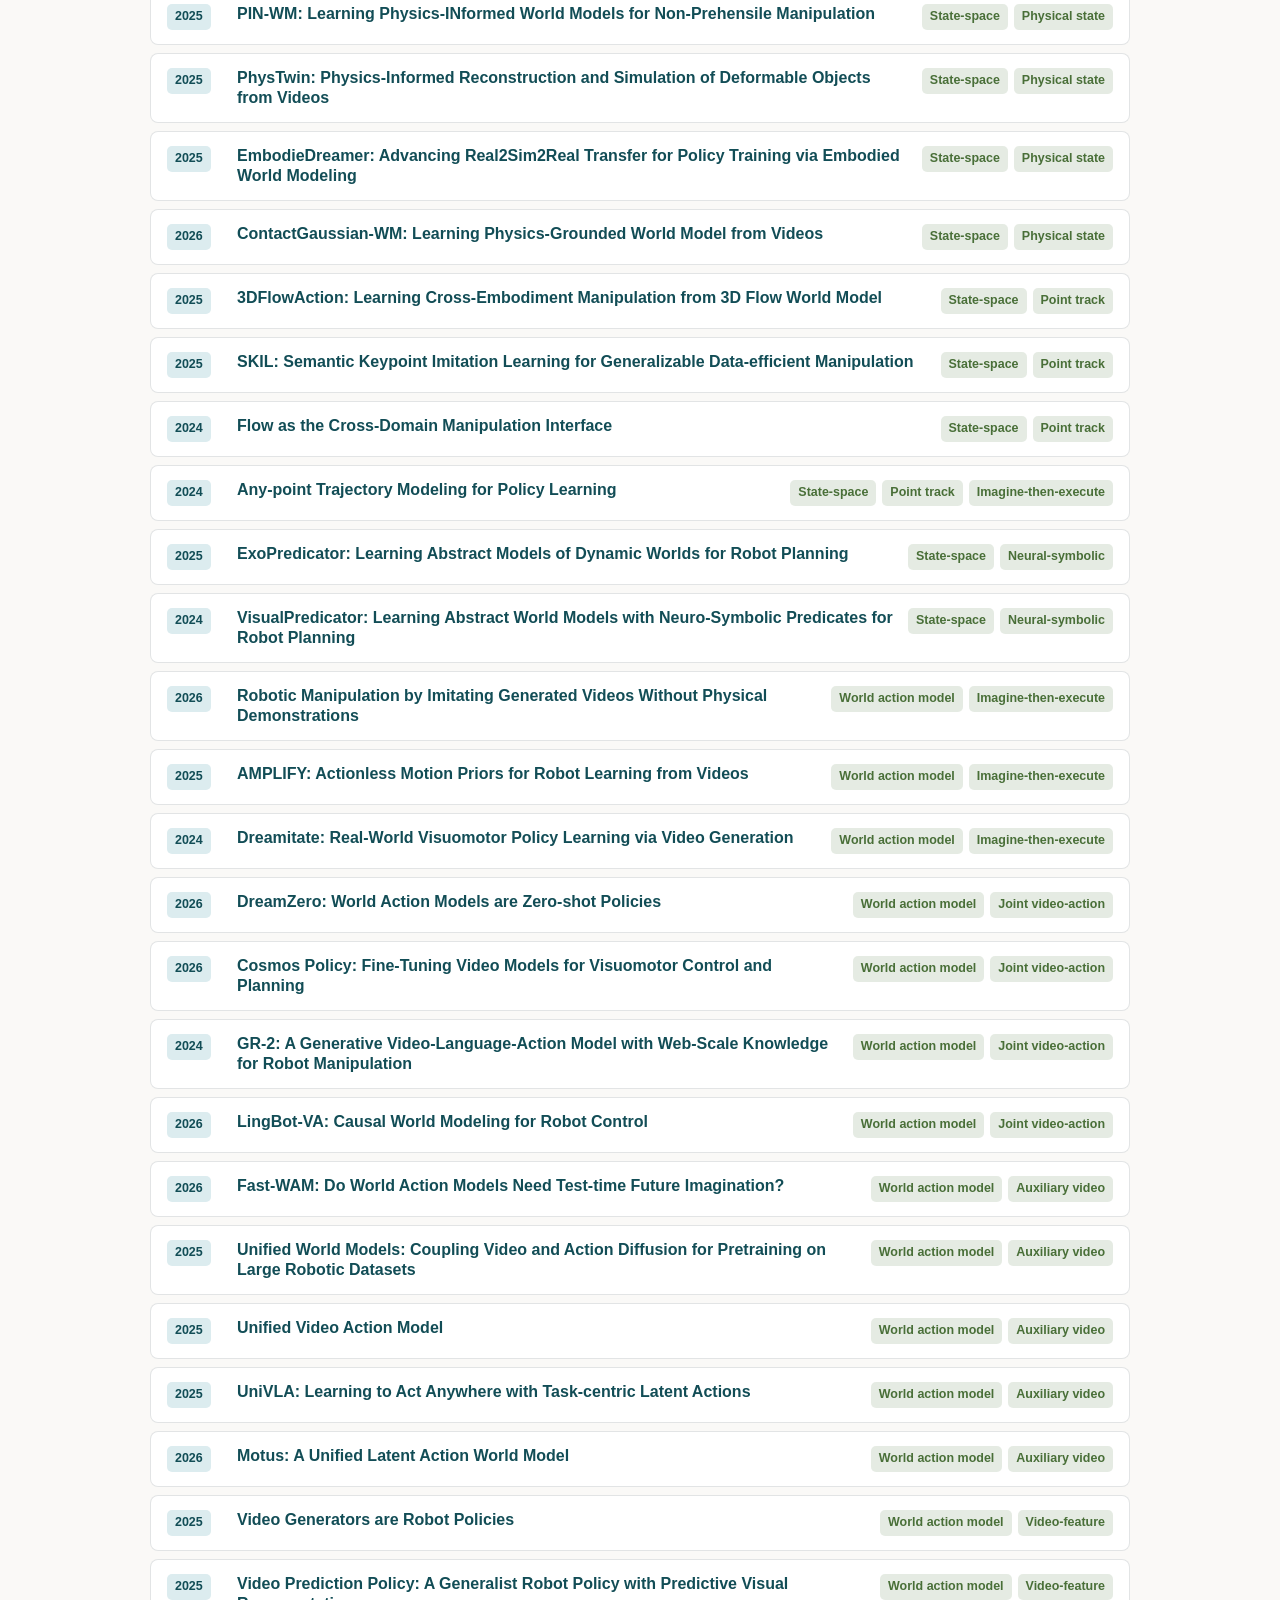
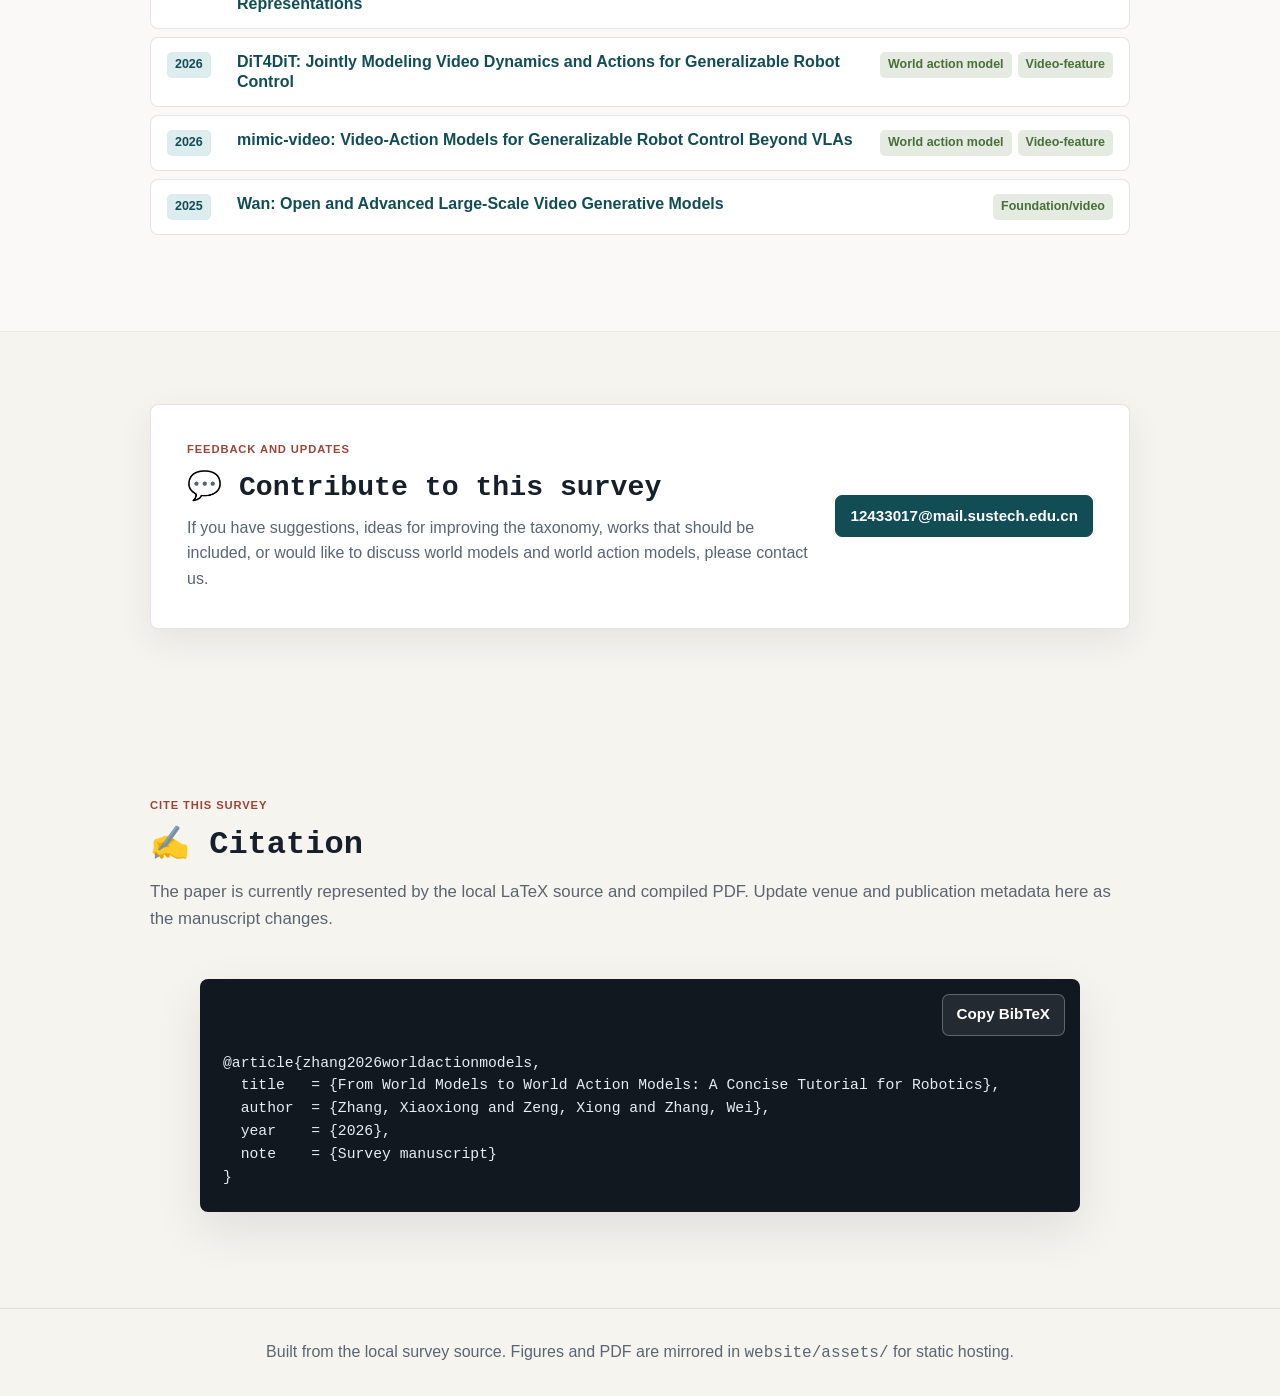
==== commit dc030ec5: "publish updated figures" ====
--- a/index.html
+++ b/index.html
@@ -8,7 +8,7 @@
       name="description"
       content="A concise tutorial on world models and world action models for physical AI and robotics."
     >
-    <link rel="stylesheet" href="styles.css?v=20260725">
+    <link rel="stylesheet" href="styles.css?v=20260817">
   </head>
   <body>
     <header class="site-header">
@@ -33,7 +33,7 @@
           <p class="eyebrow">Survey and tutorial map</p>
           <div class="hero-title-block">
             <h1 id="hero-title">From World Models to World Action Models: A Concise Tutorial for Robotics</h1>
-            <p class="edited-date">Edited: July 25, 2026</p>
+            <p class="edited-date">Edited: August 17, 2026</p>
           </div>
           <p class="subtitle">
             A concise tutorial that builds from task-specific worlds and
@@ -83,8 +83,8 @@
               </div>
             </div>
             <figure class="introduction-figure compact">
-              <a href="assets/world.pdf?v=20260725" aria-label="Open the components of a world figure as a PDF">
-                <img src="assets/world.png?v=20260725" alt="A world consists of a robot and an environment containing objects of interest and the ambient environment.">
+              <a href="assets/world.pdf?v=20260817" aria-label="Open the components of a world figure as a PDF">
+                <img src="assets/world.png?v=20260817" alt="A world consists of a robot and an environment containing objects of interest and the ambient environment.">
               </a>
               <figcaption>Figure 1. Components of a task-specific world.</figcaption>
             </figure>
@@ -111,8 +111,8 @@
               </div>
             </div>
             <figure class="introduction-figure">
-              <a href="assets/two_tasks.pdf?v=20260725" aria-label="Open physical AI task examples as a PDF">
-                <img src="assets/two_tasks.png?v=20260725" alt="Autonomous driving and robotic table-cleaning as two examples of physical AI tasks.">
+              <a href="assets/two_tasks.pdf?v=20260817" aria-label="Open physical AI task examples as a PDF">
+                <img src="assets/two_tasks.png?v=20260817" alt="Autonomous driving and robotic table-cleaning as two examples of physical AI tasks.">
               </a>
               <figcaption>Figure 2. Physical AI tasks: autonomous driving and robotic table-cleaning.</figcaption>
             </figure>
@@ -128,8 +128,8 @@
                 </p>
               </div>
               <figure class="introduction-figure">
-                <a href="assets/policy_all.pdf?v=20260725" aria-label="Open the closed-loop policy framework as a PDF">
-                  <img src="assets/policy_all.png?v=20260725" alt="Human intent and the current observation feed a policy that sends an action to the robot.">
+                <a href="assets/policy_all.pdf?v=20260817" aria-label="Open the closed-loop policy framework as a PDF">
+                  <img src="assets/policy_all.png?v=20260817" alt="Human intent and the current observation feed a policy that sends an action to the robot.">
                 </a>
                 <figcaption>Figure 3. A policy framework for accomplishing physical AI tasks.</figcaption>
               </figure>
@@ -159,18 +159,18 @@
             </div>
             <figure class="introduction-figure wide model-comparison">
               <div class="model-comparison-grid">
-                <a href="assets/world_model.pdf?v=20260725" aria-label="Open the world model architecture figure as a PDF">
-                  <img src="assets/world_model.png?v=20260725" alt="A world model predicts future observations or states from observation history and an action.">
+                <a href="assets/world_model.pdf?v=20260817" aria-label="Open the world model architecture figure as a PDF">
+                  <img src="assets/world_model.png?v=20260817" alt="A world model predicts future observations or states from observation history and an action.">
                 </a>
-                <a href="assets/world_action_model.pdf?v=20260725" aria-label="Open the world action model architecture figure as a PDF">
-                  <img src="assets/world_action_model.png?v=20260725" alt="A world action model predicts future actions and optionally future observations from the current observation and current action.">
+                <a href="assets/world_action_model.pdf?v=20260817" aria-label="Open the world action model architecture figure as a PDF">
+                  <img src="assets/world_action_model.png?v=20260817" alt="A world action model predicts future actions and optionally future observations from the current observation and current action.">
                 </a>
               </div>
               <figcaption>Figure 4. World (action) models.</figcaption>
             </figure>
             <figure class="introduction-figure wide">
-              <a href="assets/world_model_examples.pdf?v=20260725" aria-label="Open examples of world models as a PDF">
-                <img src="assets/world_model_examples.png?v=20260725" alt="Examples spanning symbolic, neural, and diffusion-based world models.">
+              <a href="assets/world_model_examples.pdf?v=20260817" aria-label="Open examples of world models as a PDF">
+                <img src="assets/world_model_examples.png?v=20260817" alt="Examples spanning symbolic, neural, and diffusion-based world models.">
               </a>
               <figcaption>Figure 5. Examples of world models.</figcaption>
             </figure>
@@ -233,9 +233,9 @@
               </p>
             </div>
             <figure class="figure-panel large">
-              <a href="assets/obsWM.pdf?v=20260725">
+              <a href="assets/obsWM.pdf?v=20260817">
                 <img
-                  src="assets/obsWM.png?v=20260725"
+                  src="assets/obsWM.png?v=20260817"
                   alt="Design space of observation-space world models."
                 >
               </a>
@@ -257,9 +257,9 @@
               </p>
             </div>
             <figure class="figure-panel large">
-              <a href="assets/stateWM.pdf?v=20260725">
+              <a href="assets/stateWM.pdf?v=20260817">
                 <img
-                  src="assets/stateWM.png?v=20260725"
+                  src="assets/stateWM.png?v=20260817"
                   alt="Design space of state-space world models."
                 >
               </a>
@@ -282,9 +282,9 @@
         </div>
 
         <figure class="wide-figure">
-          <a href="assets/wam.pdf?v=20260725">
+          <a href="assets/wam.pdf?v=20260817">
             <img
-              src="assets/wam.png?v=20260725"
+              src="assets/wam.png?v=20260817"
               alt="Taxonomy of world action model paradigms."
             >
           </a>
@@ -470,6 +470,6 @@
       </p>
     </footer>
 
-    <script src="script.js?v=20260725"></script>
+    <script src="script.js?v=20260817"></script>
   </body>
 </html>
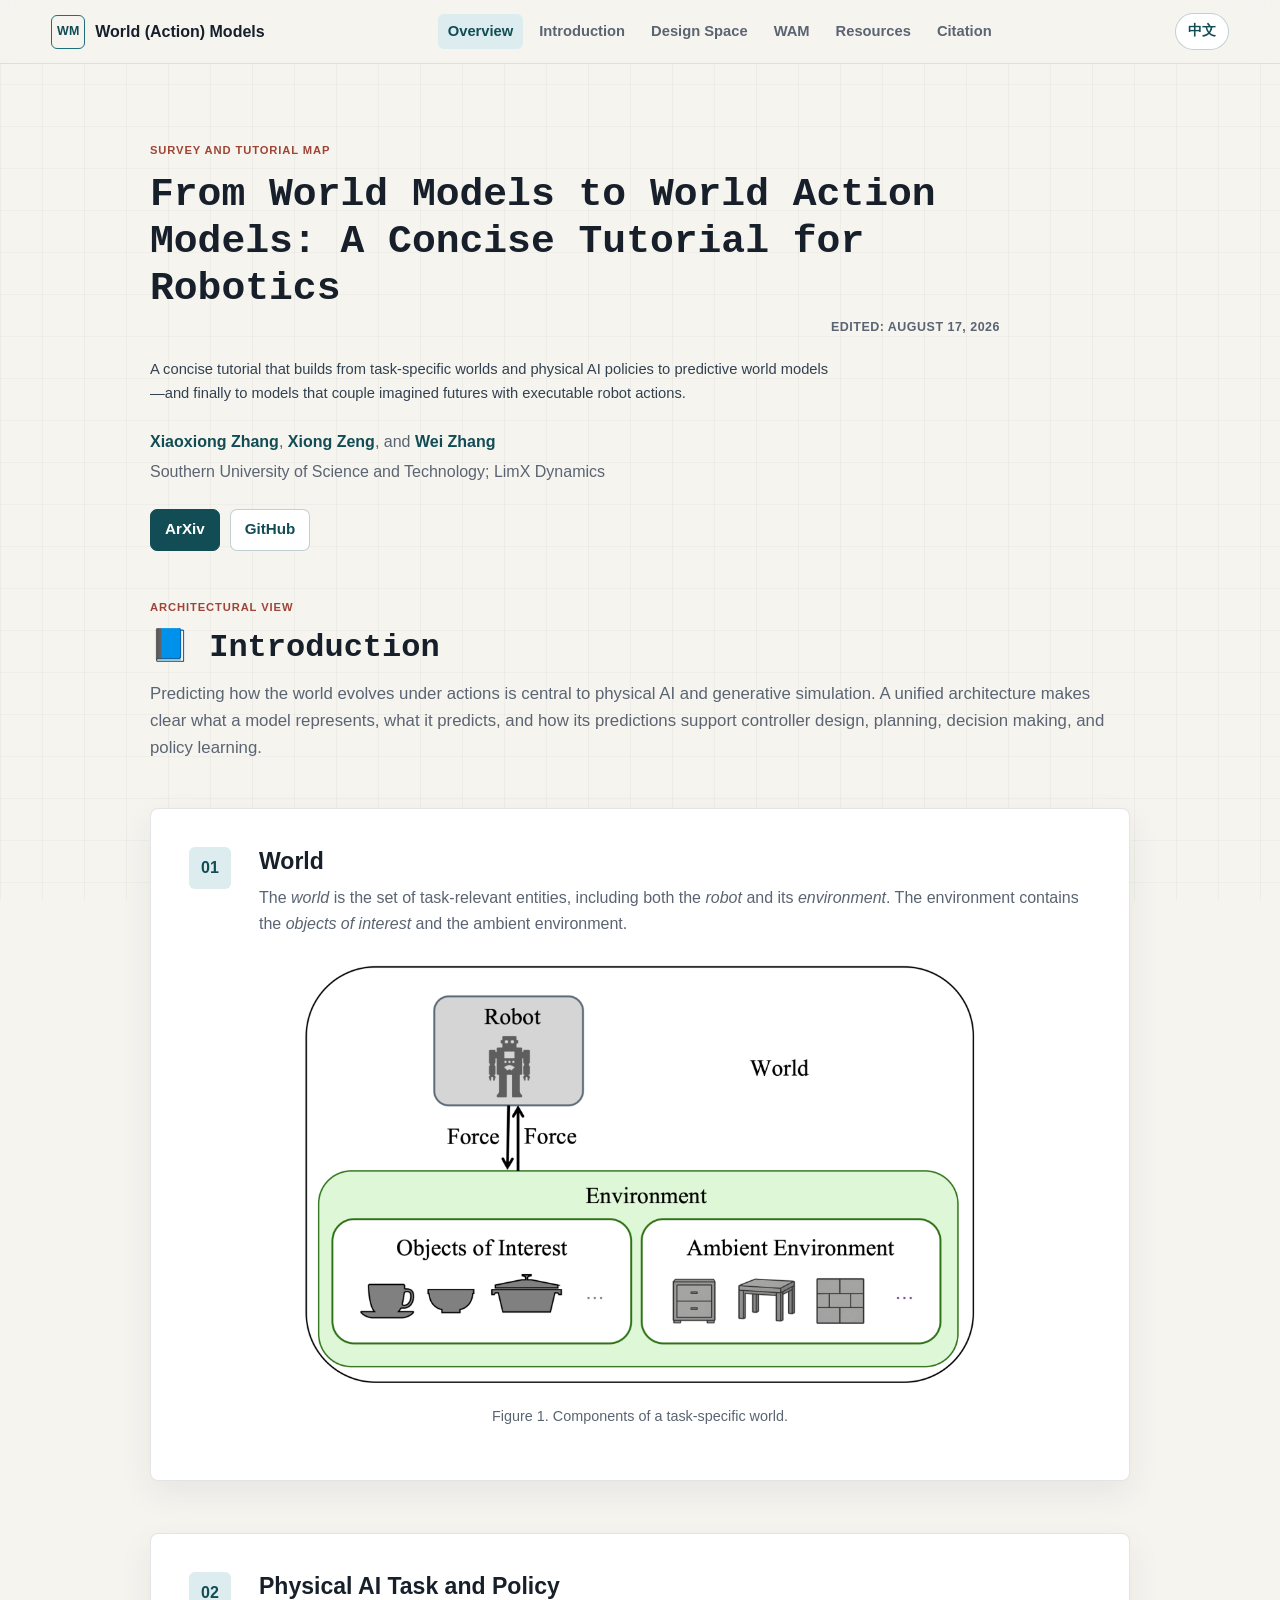
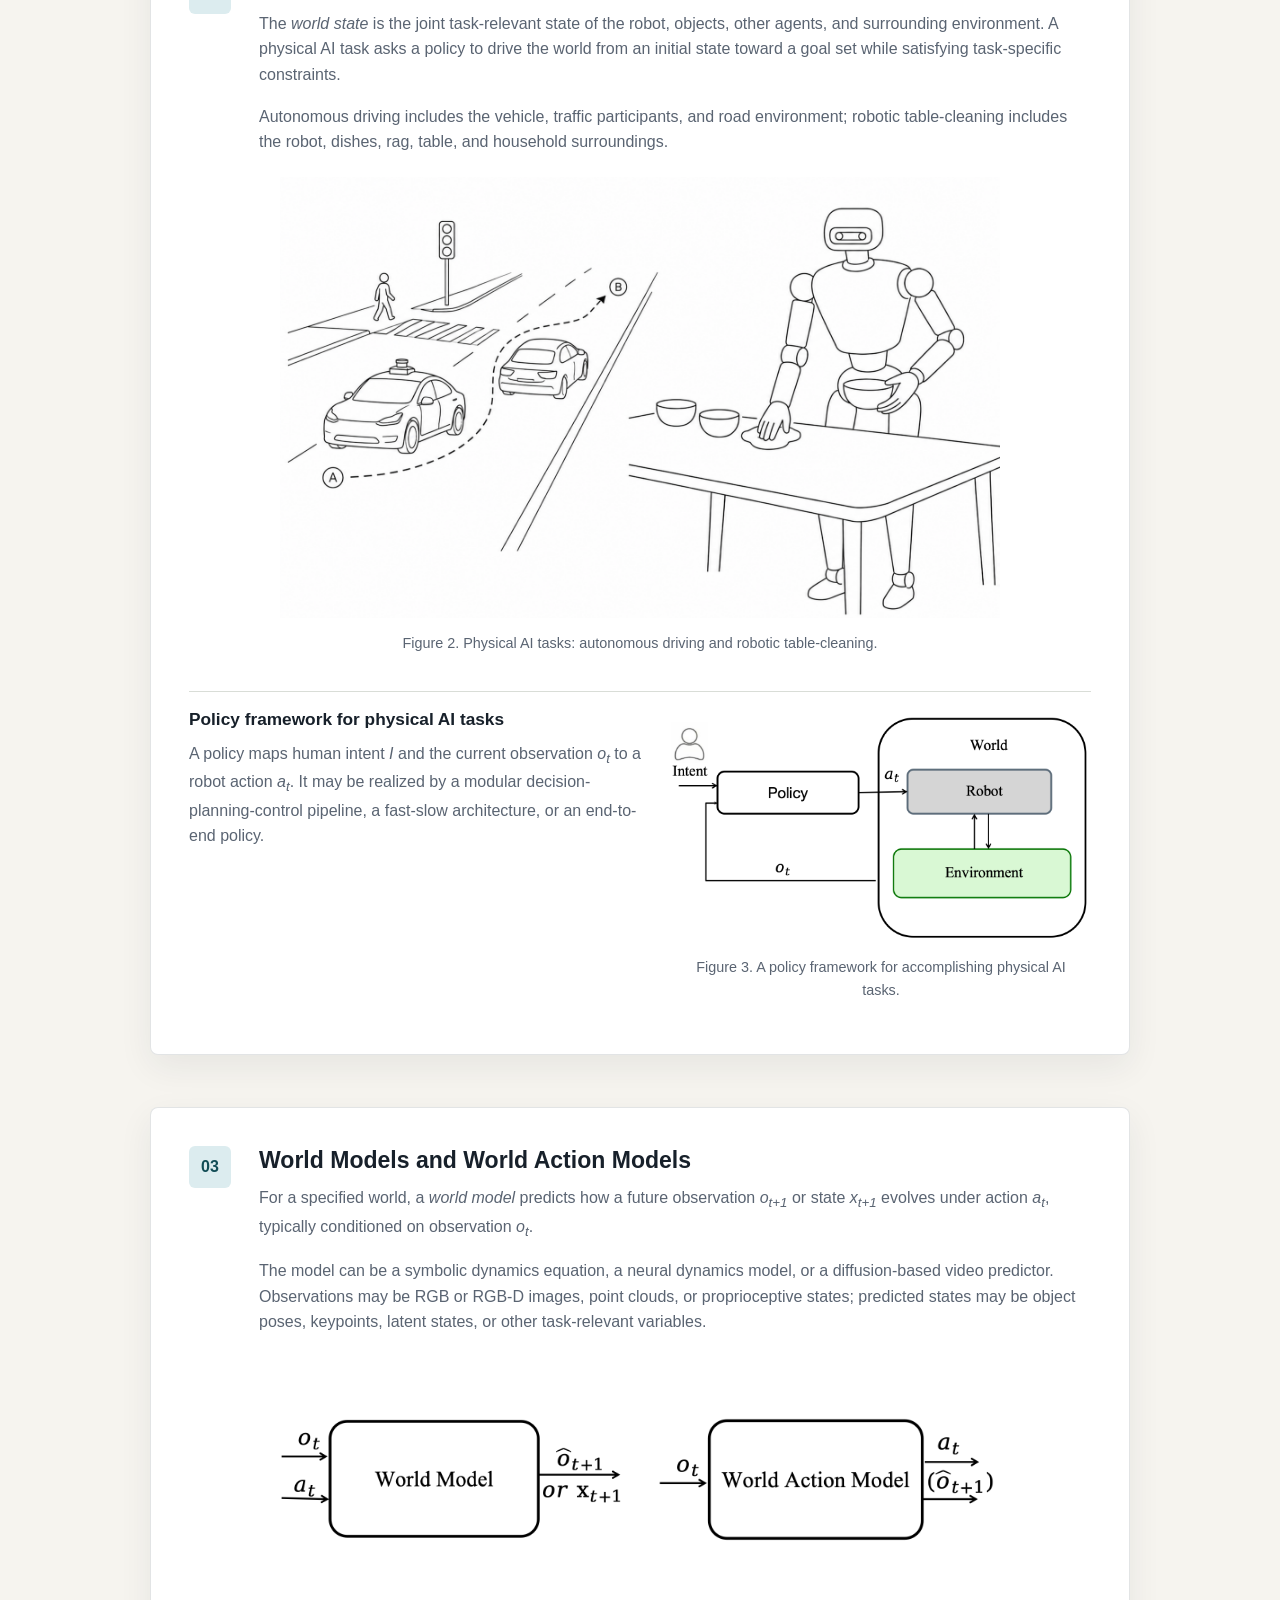
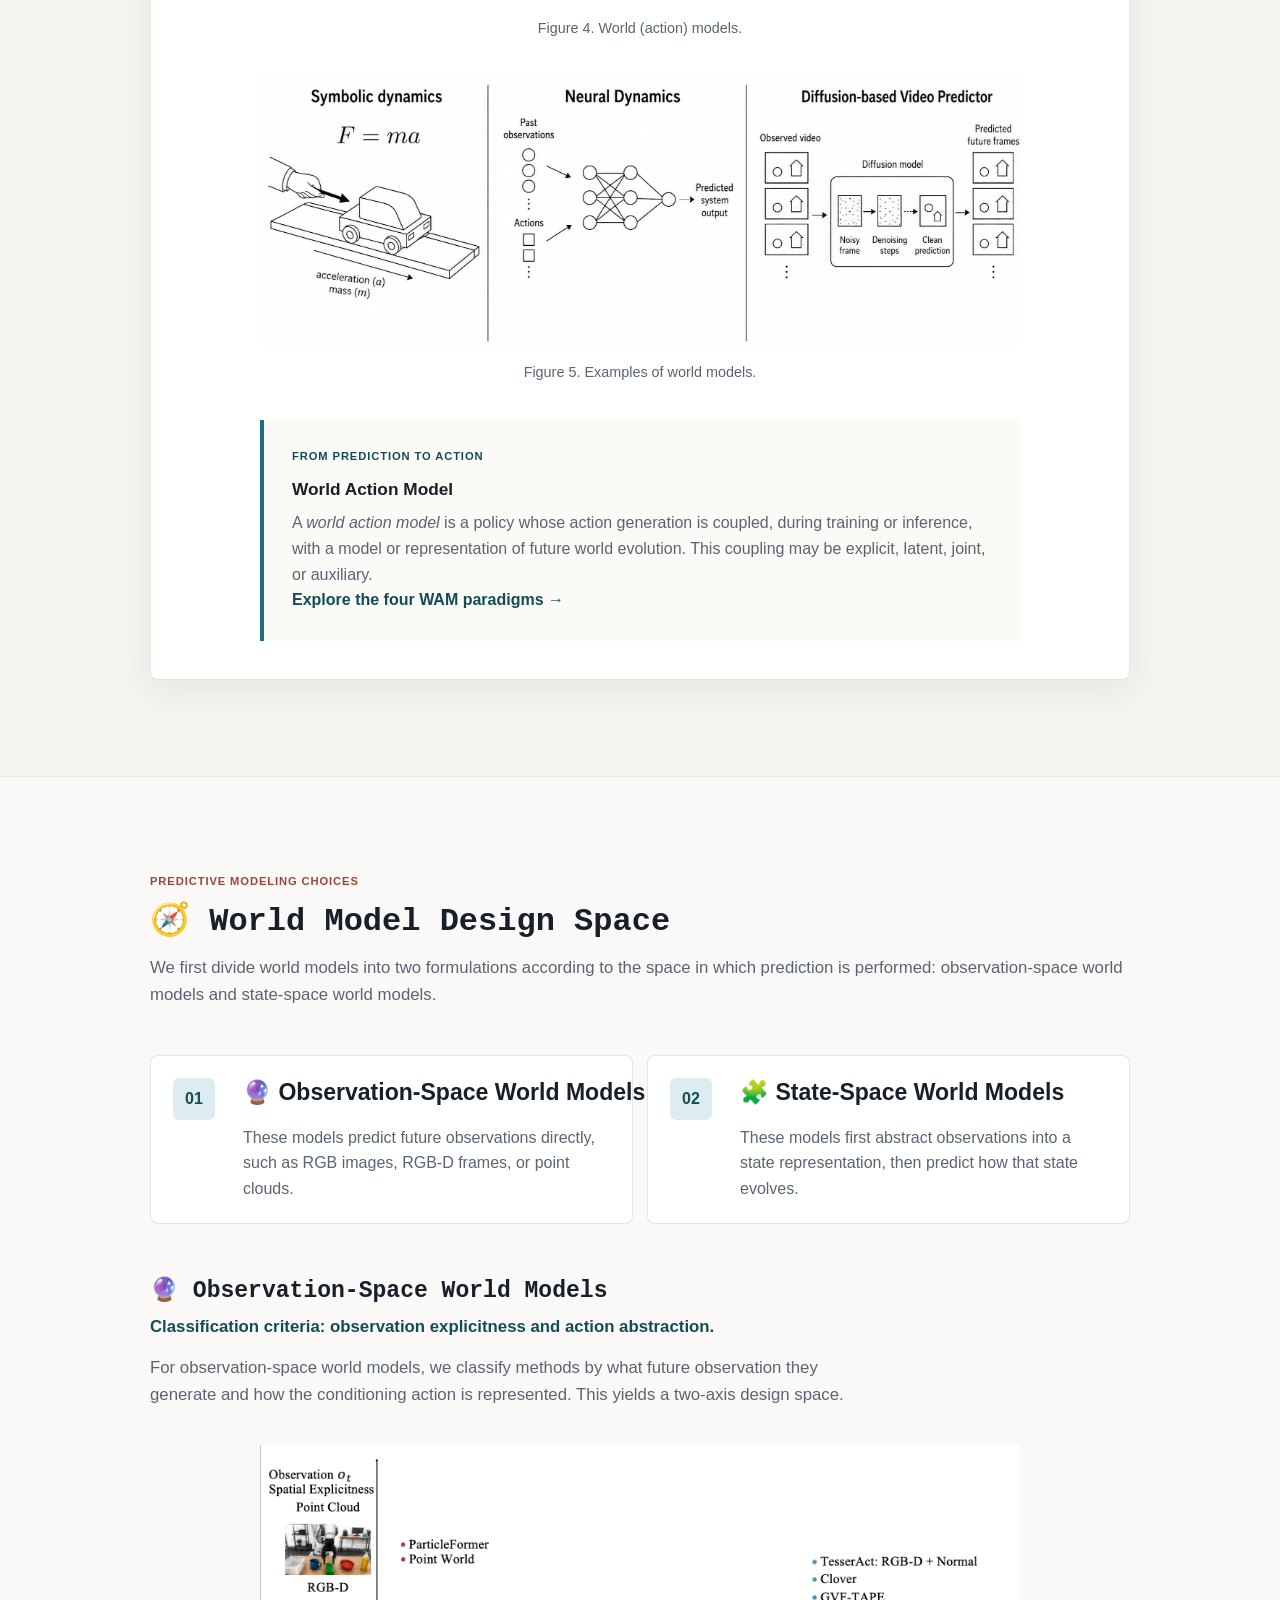
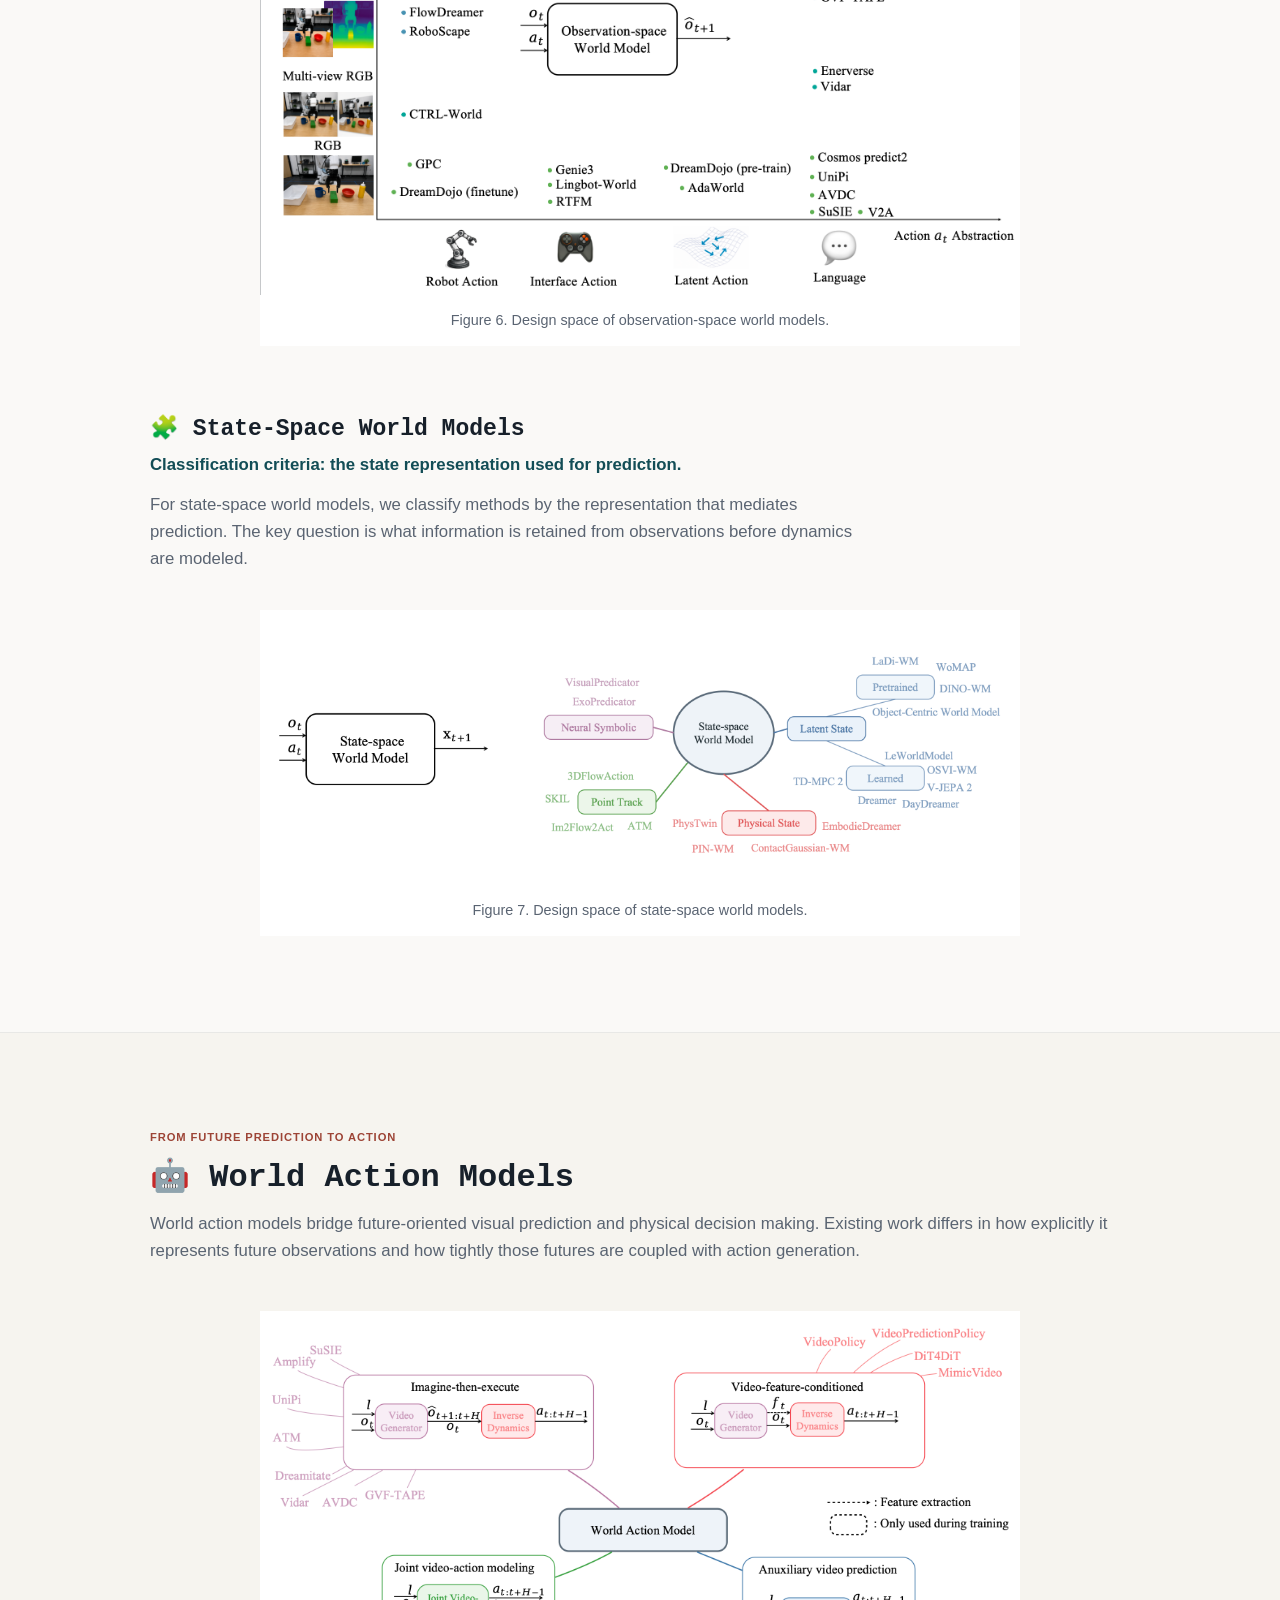
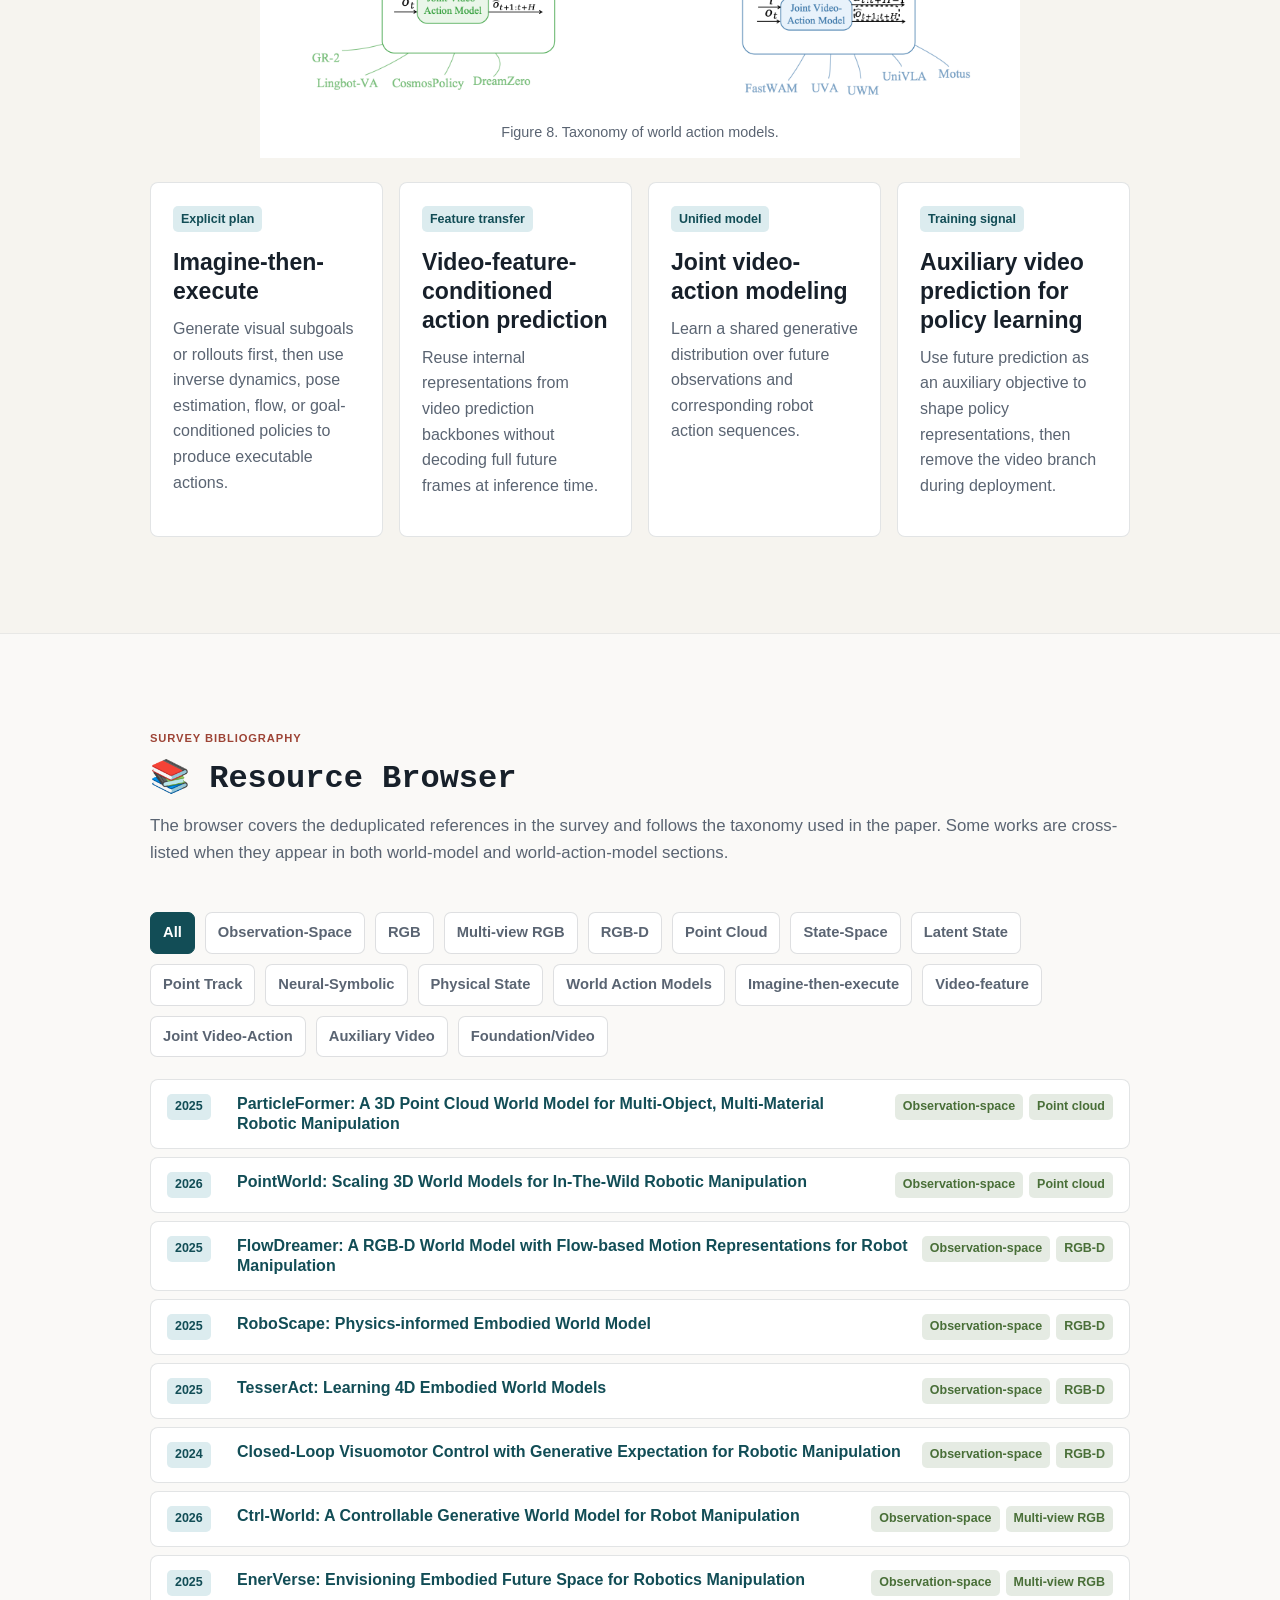
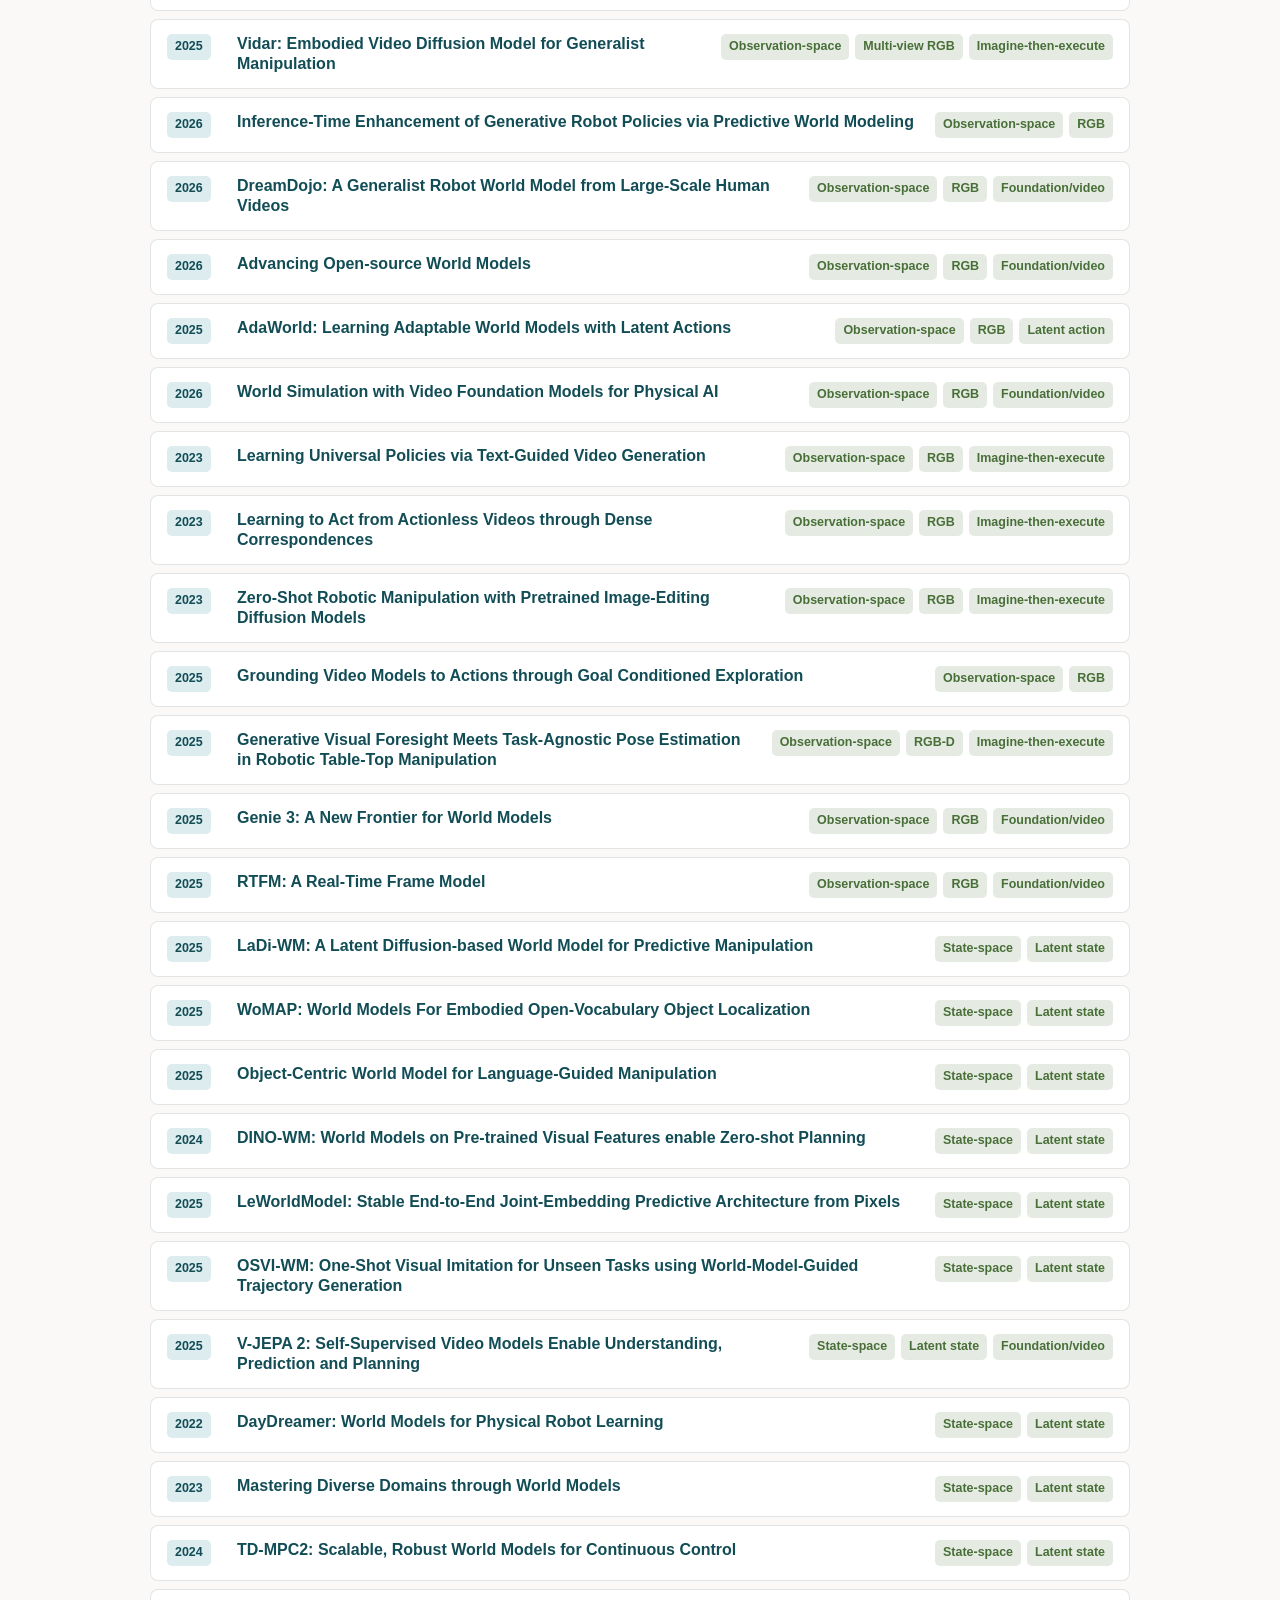
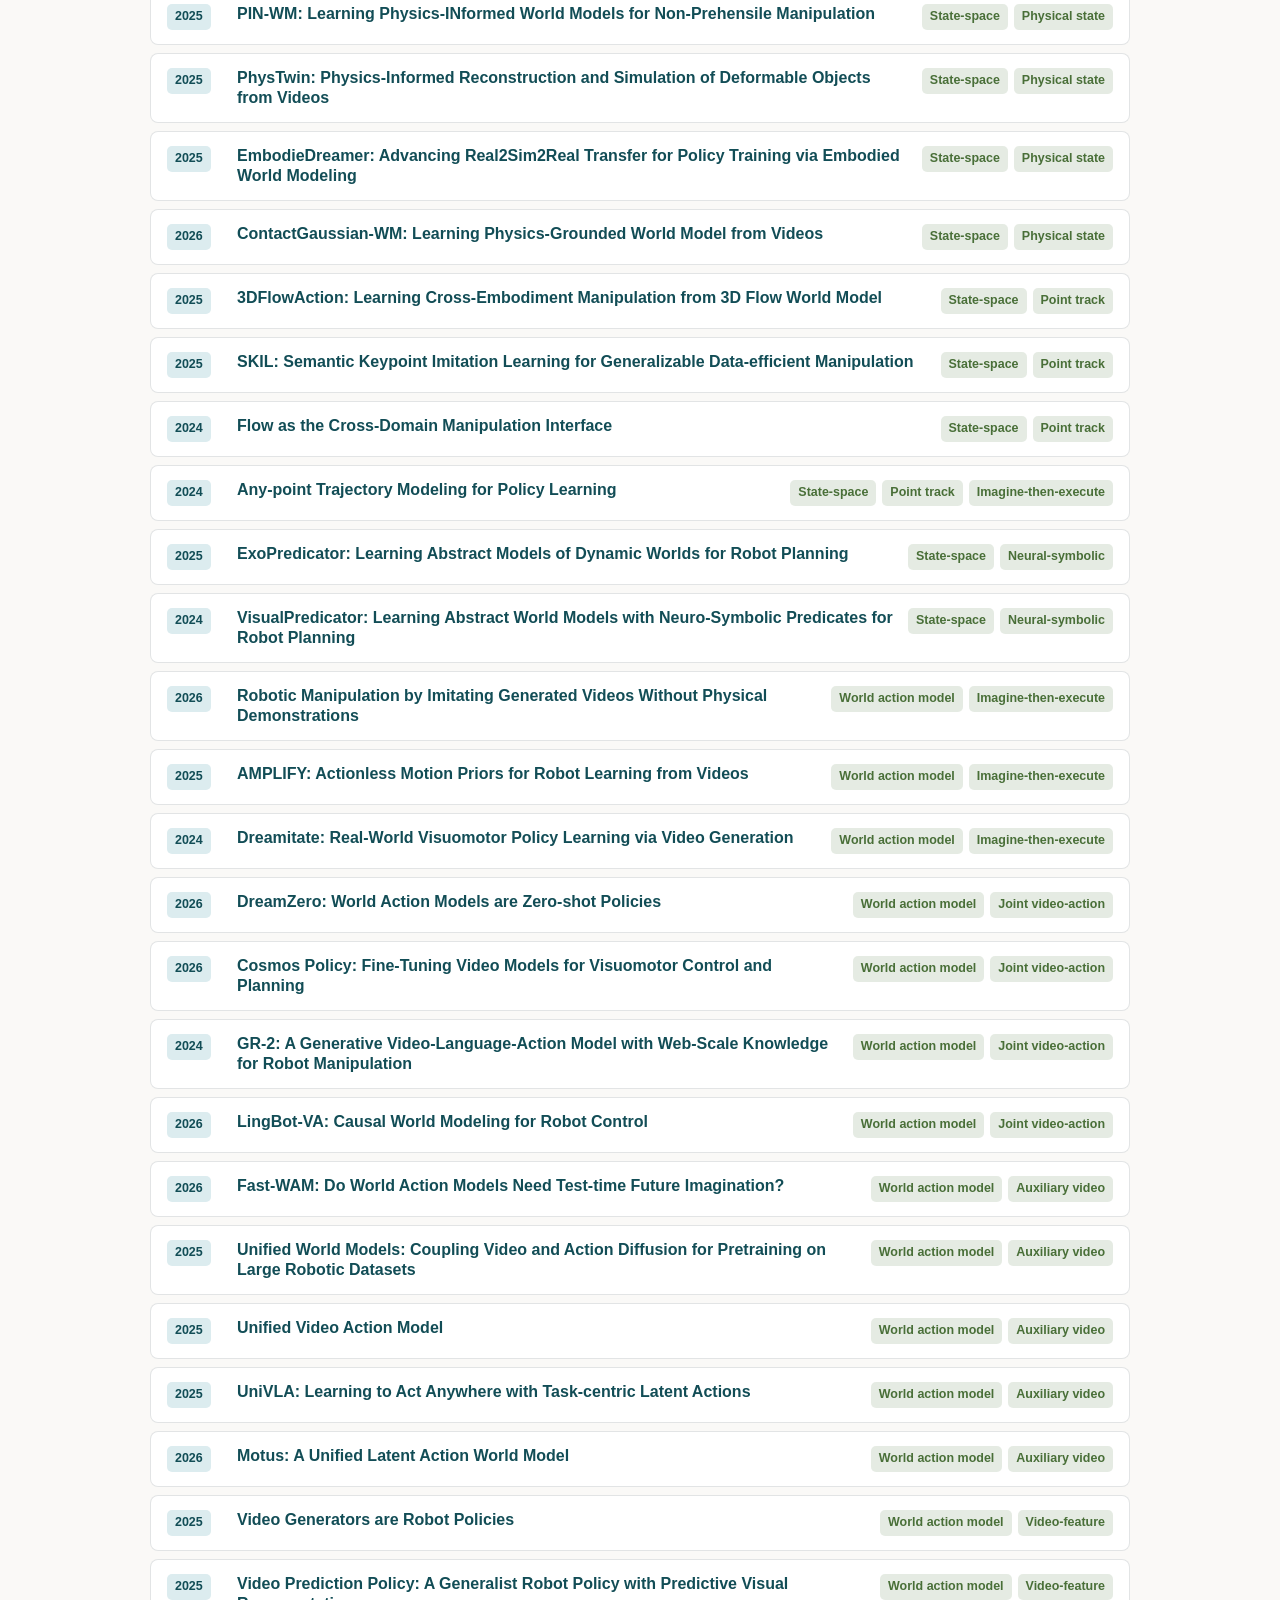
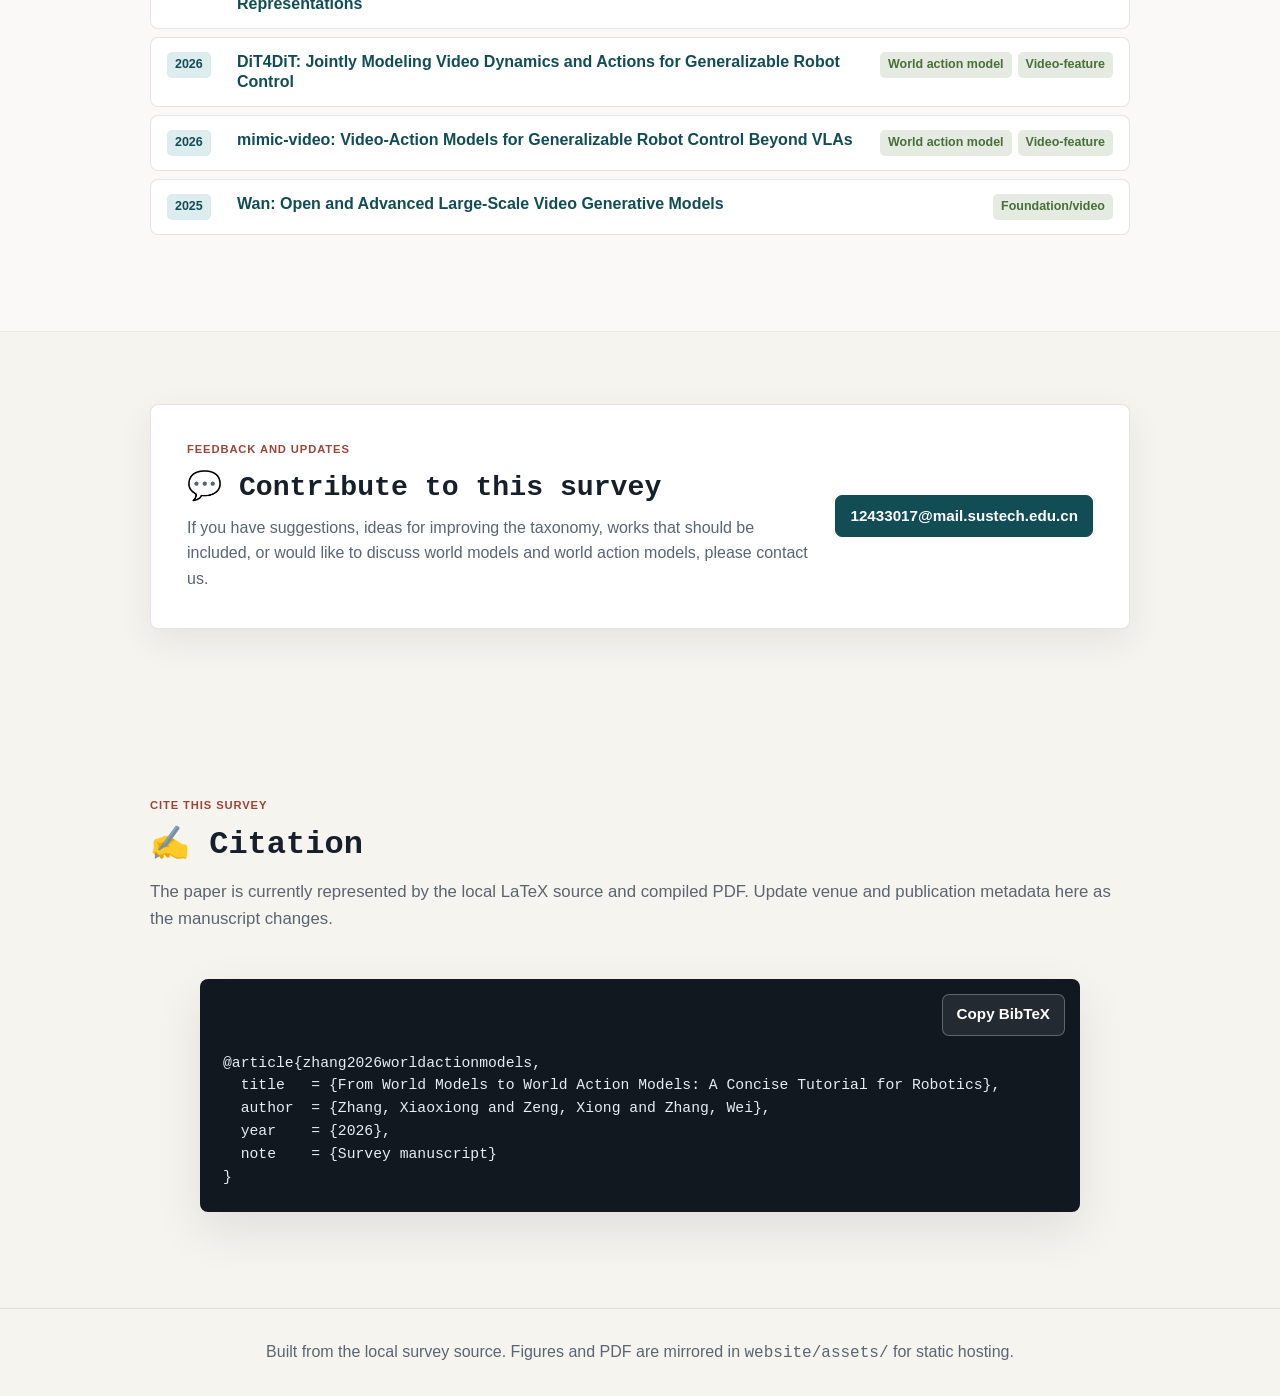
==== commit 54c90a57: "publish readme link and figure sizing fix" ====
--- a/index.html
+++ b/index.html
@@ -8,7 +8,7 @@
       name="description"
       content="A concise tutorial on world models and world action models for physical AI and robotics."
     >
-    <link rel="stylesheet" href="styles.css?v=20260817">
+    <link rel="stylesheet" href="styles.css?v=20260817-2">
   </head>
   <body>
     <header class="site-header">
--- a/styles.css
+++ b/styles.css
@@ -501,10 +501,6 @@
   object-fit: contain;
 }
 
-.model-comparison-grid a:nth-child(2) img {
-  width: 84%;
-}
-
 .policy-row,
 .examples-row {
   display: grid;
@@ -972,10 +968,6 @@
     height: clamp(100px, 23vw, 140px);
   }
 
-  .model-comparison-grid a:nth-child(2) img {
-    width: 82%;
-  }
-
   .introduction-copy {
     gap: 12px;
   }
